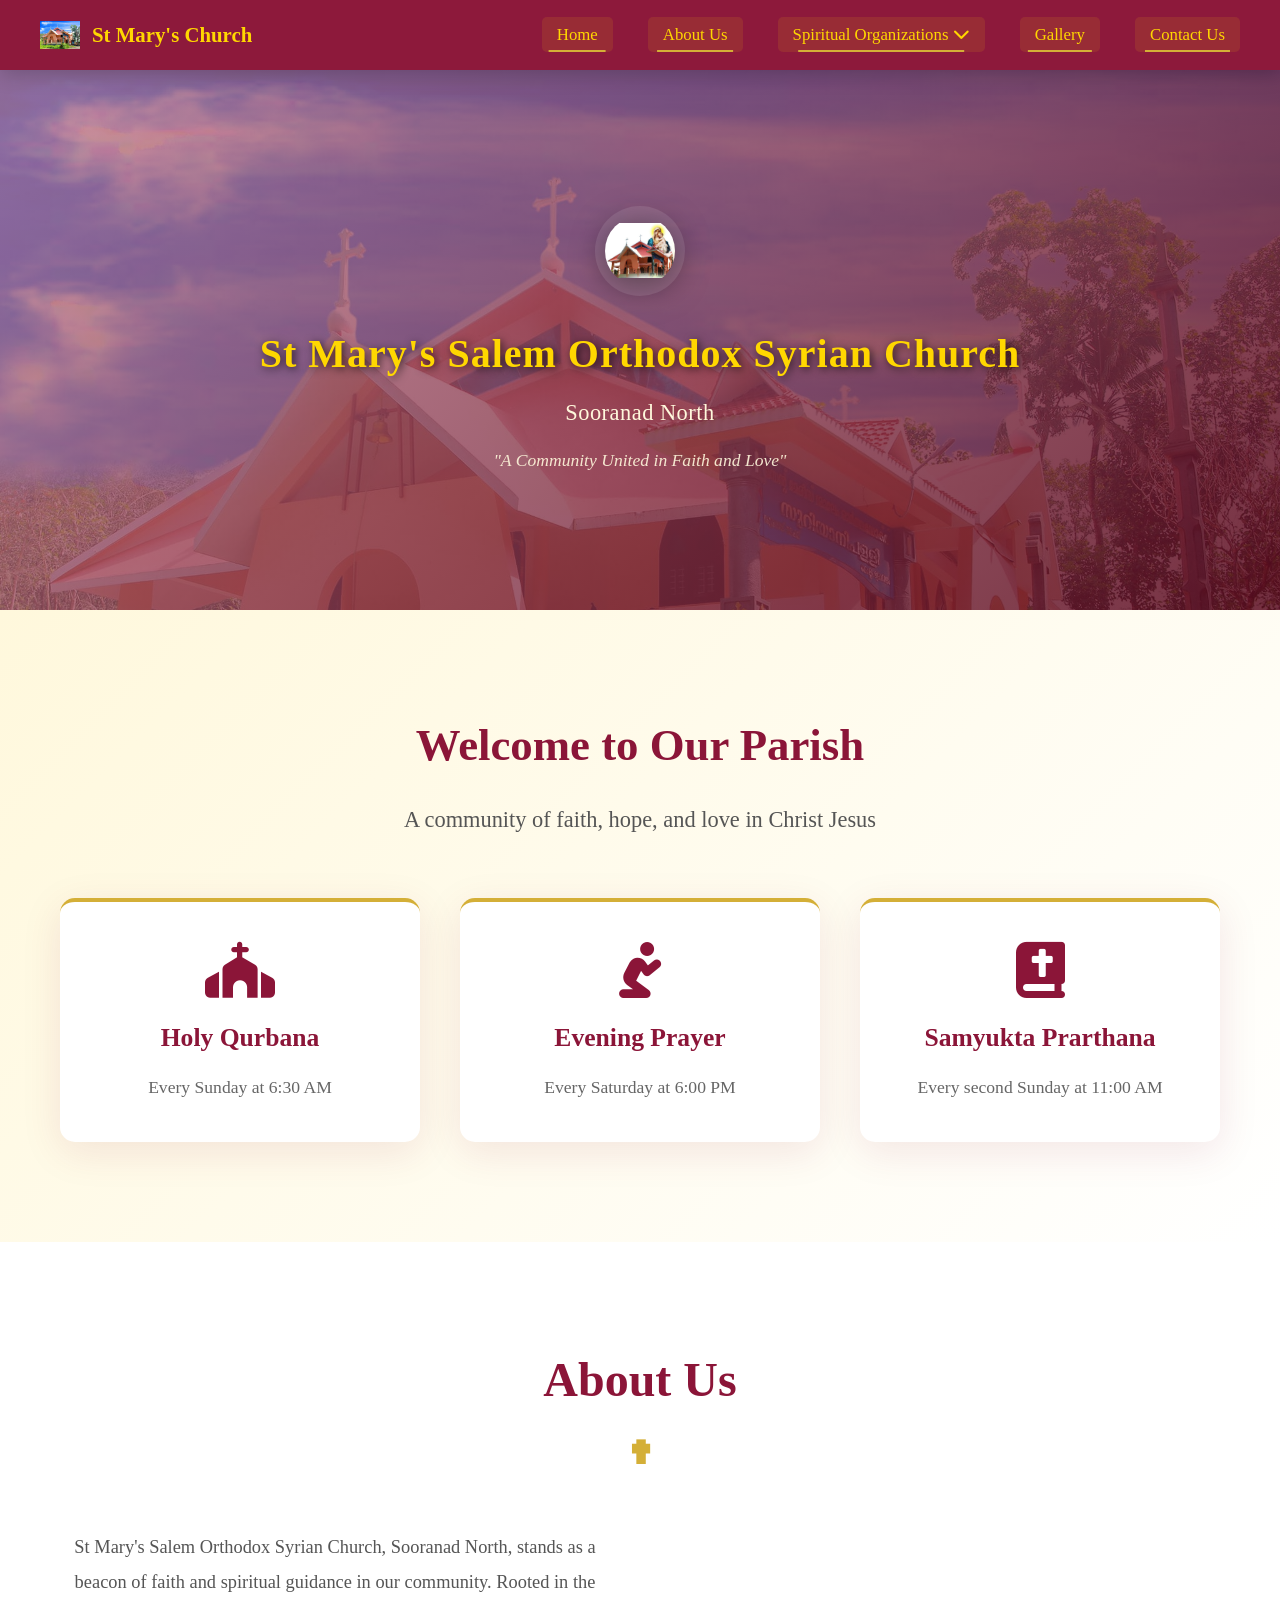
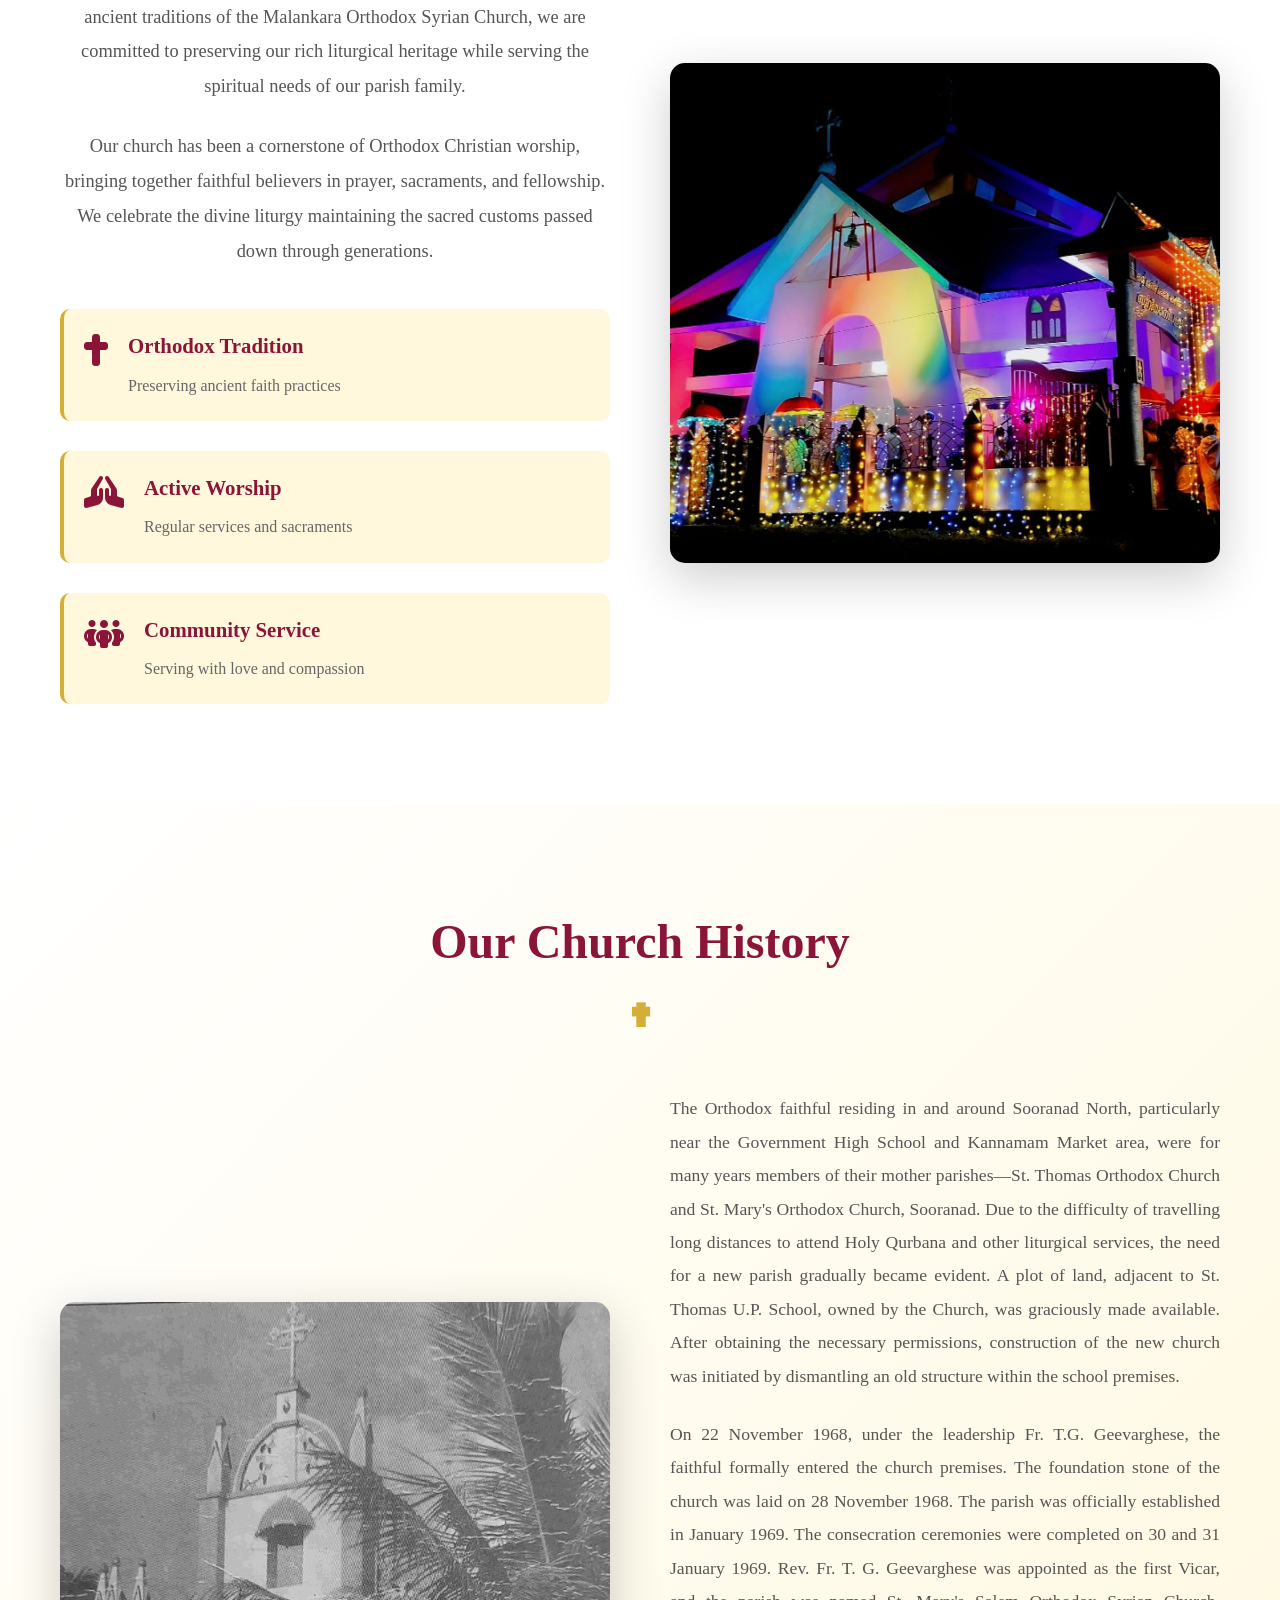
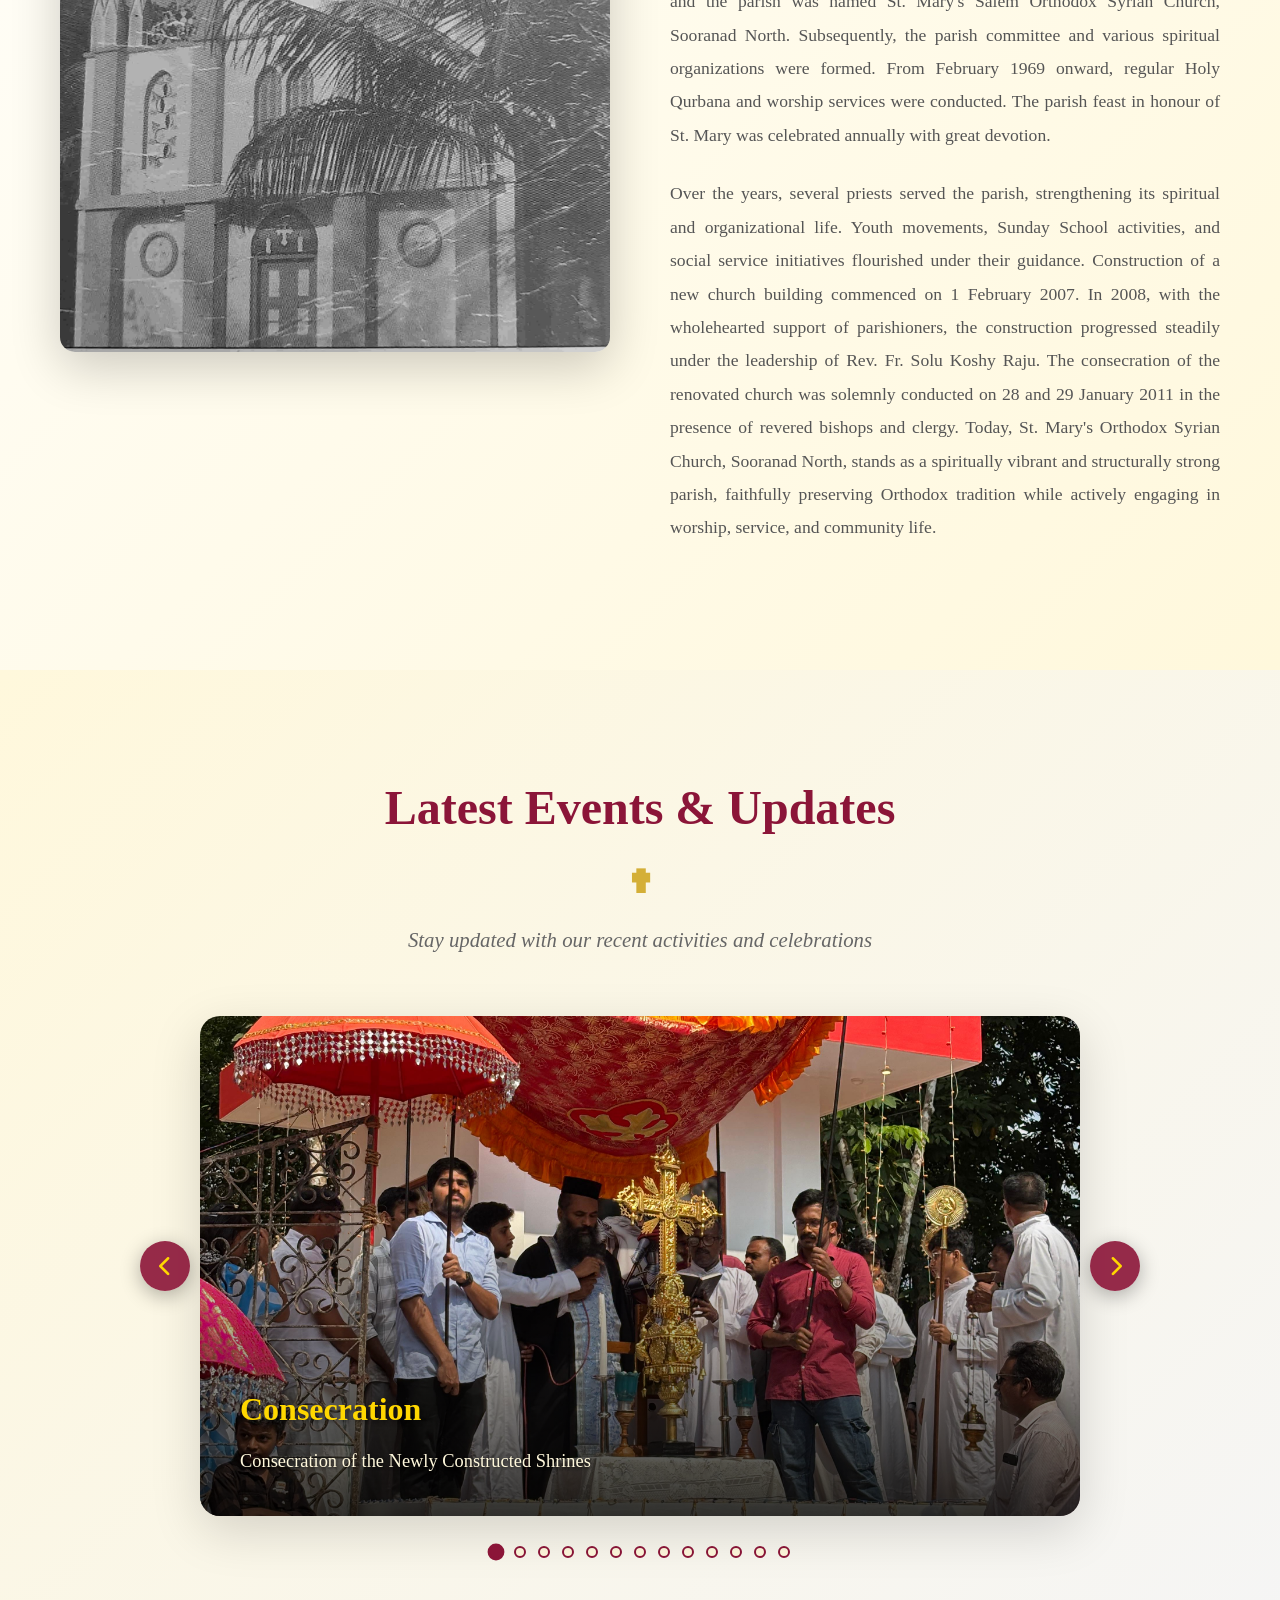
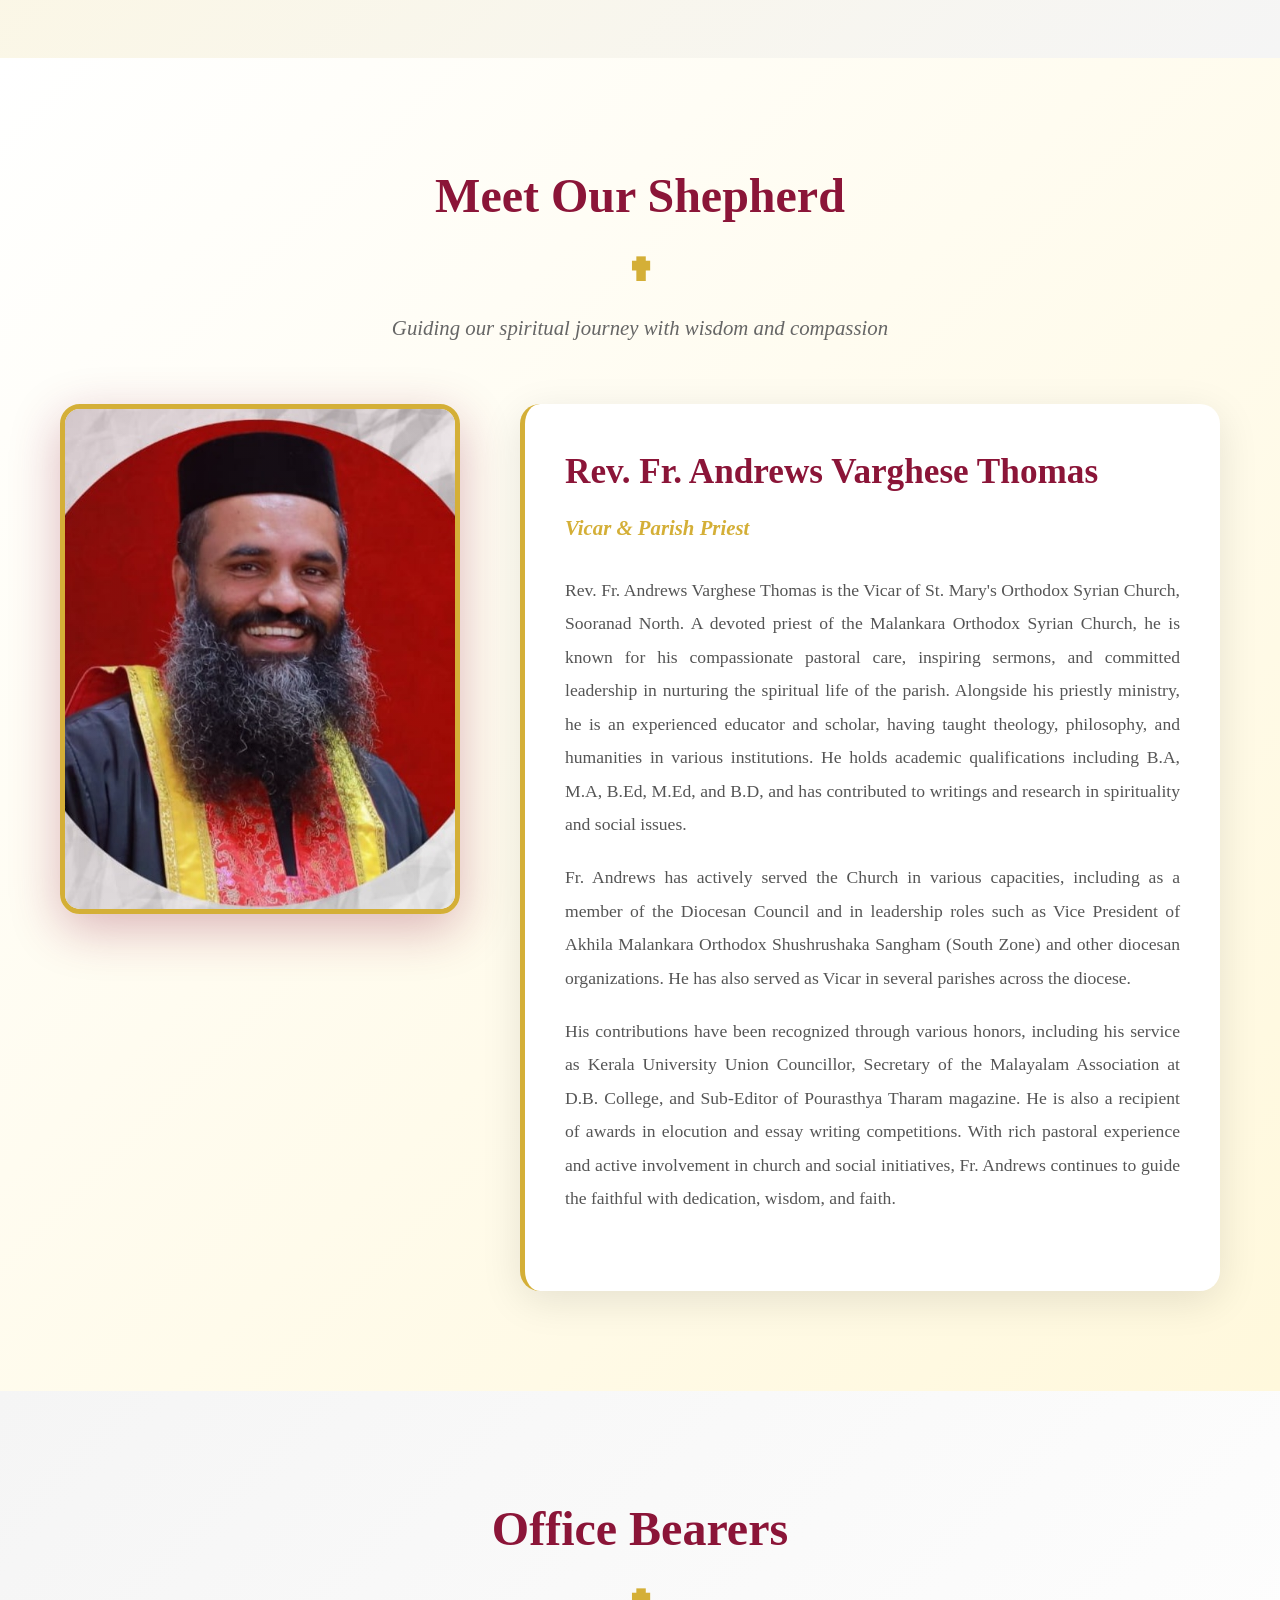
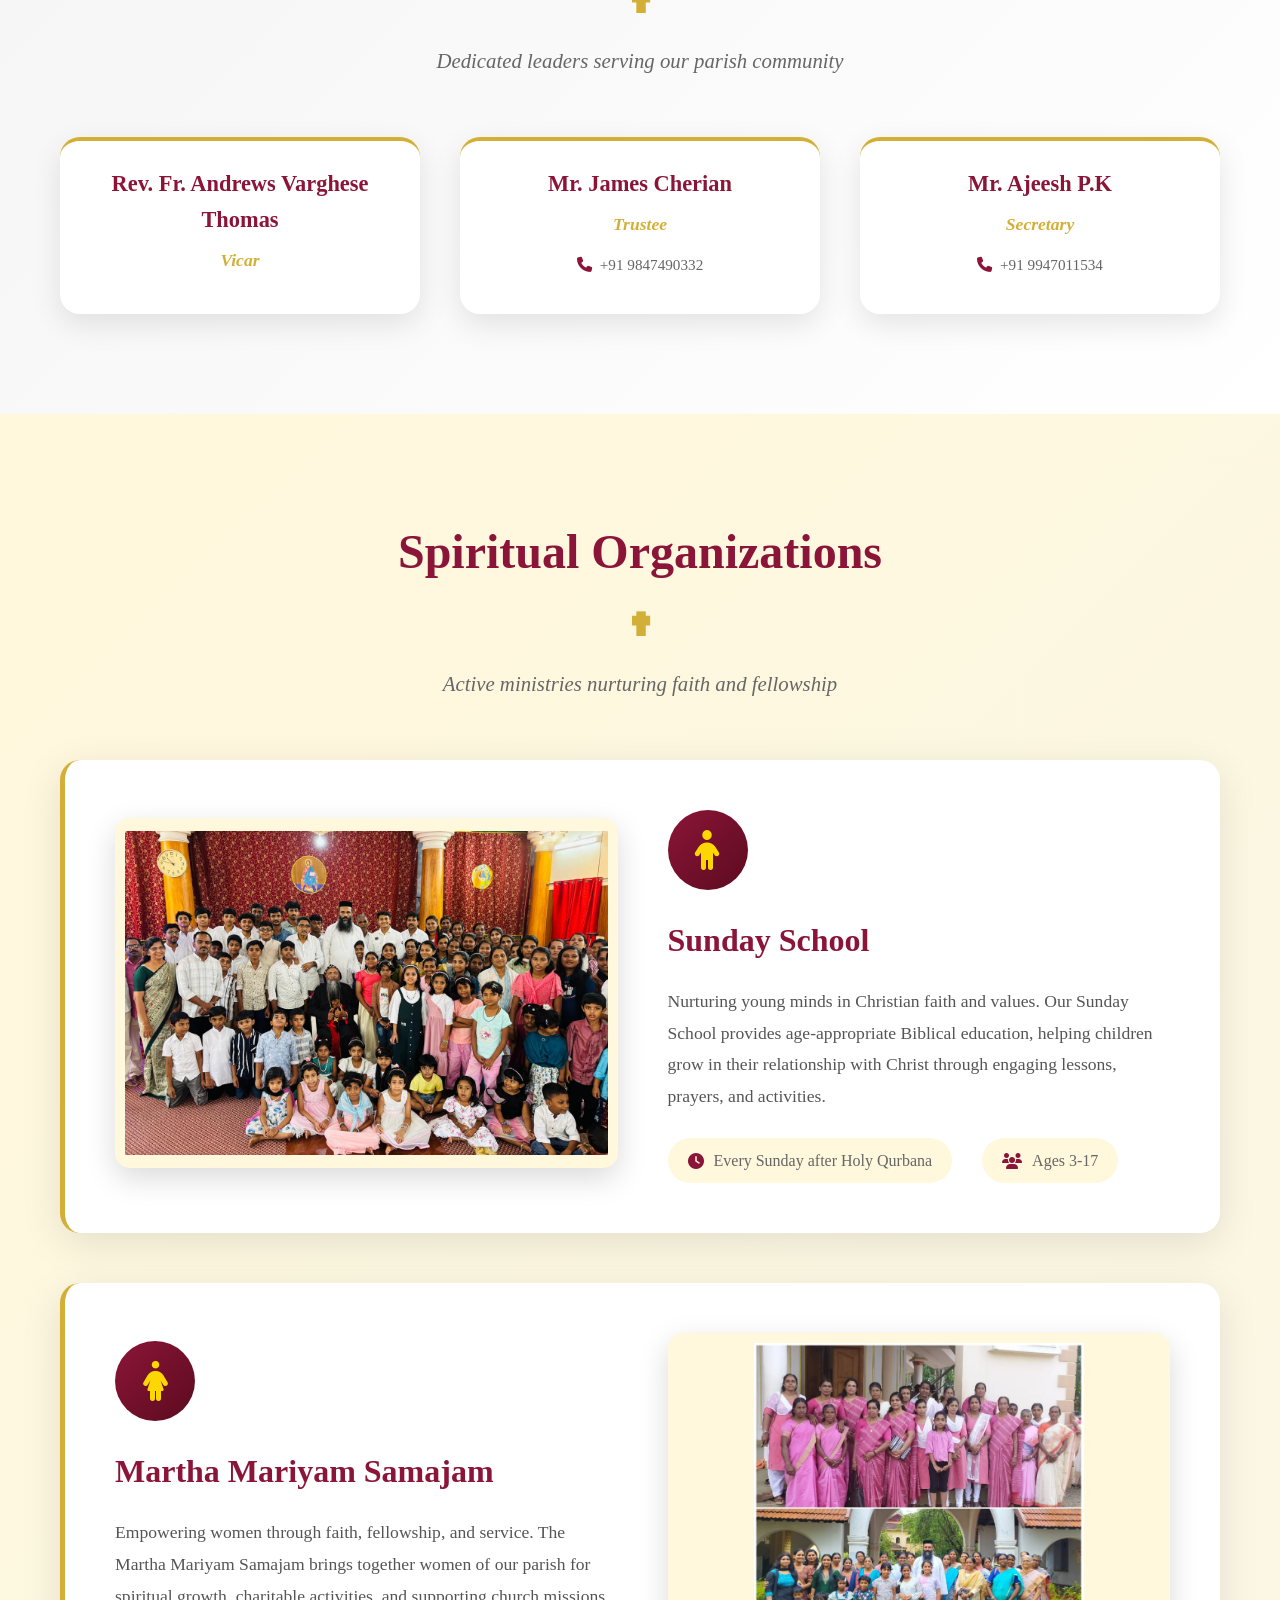
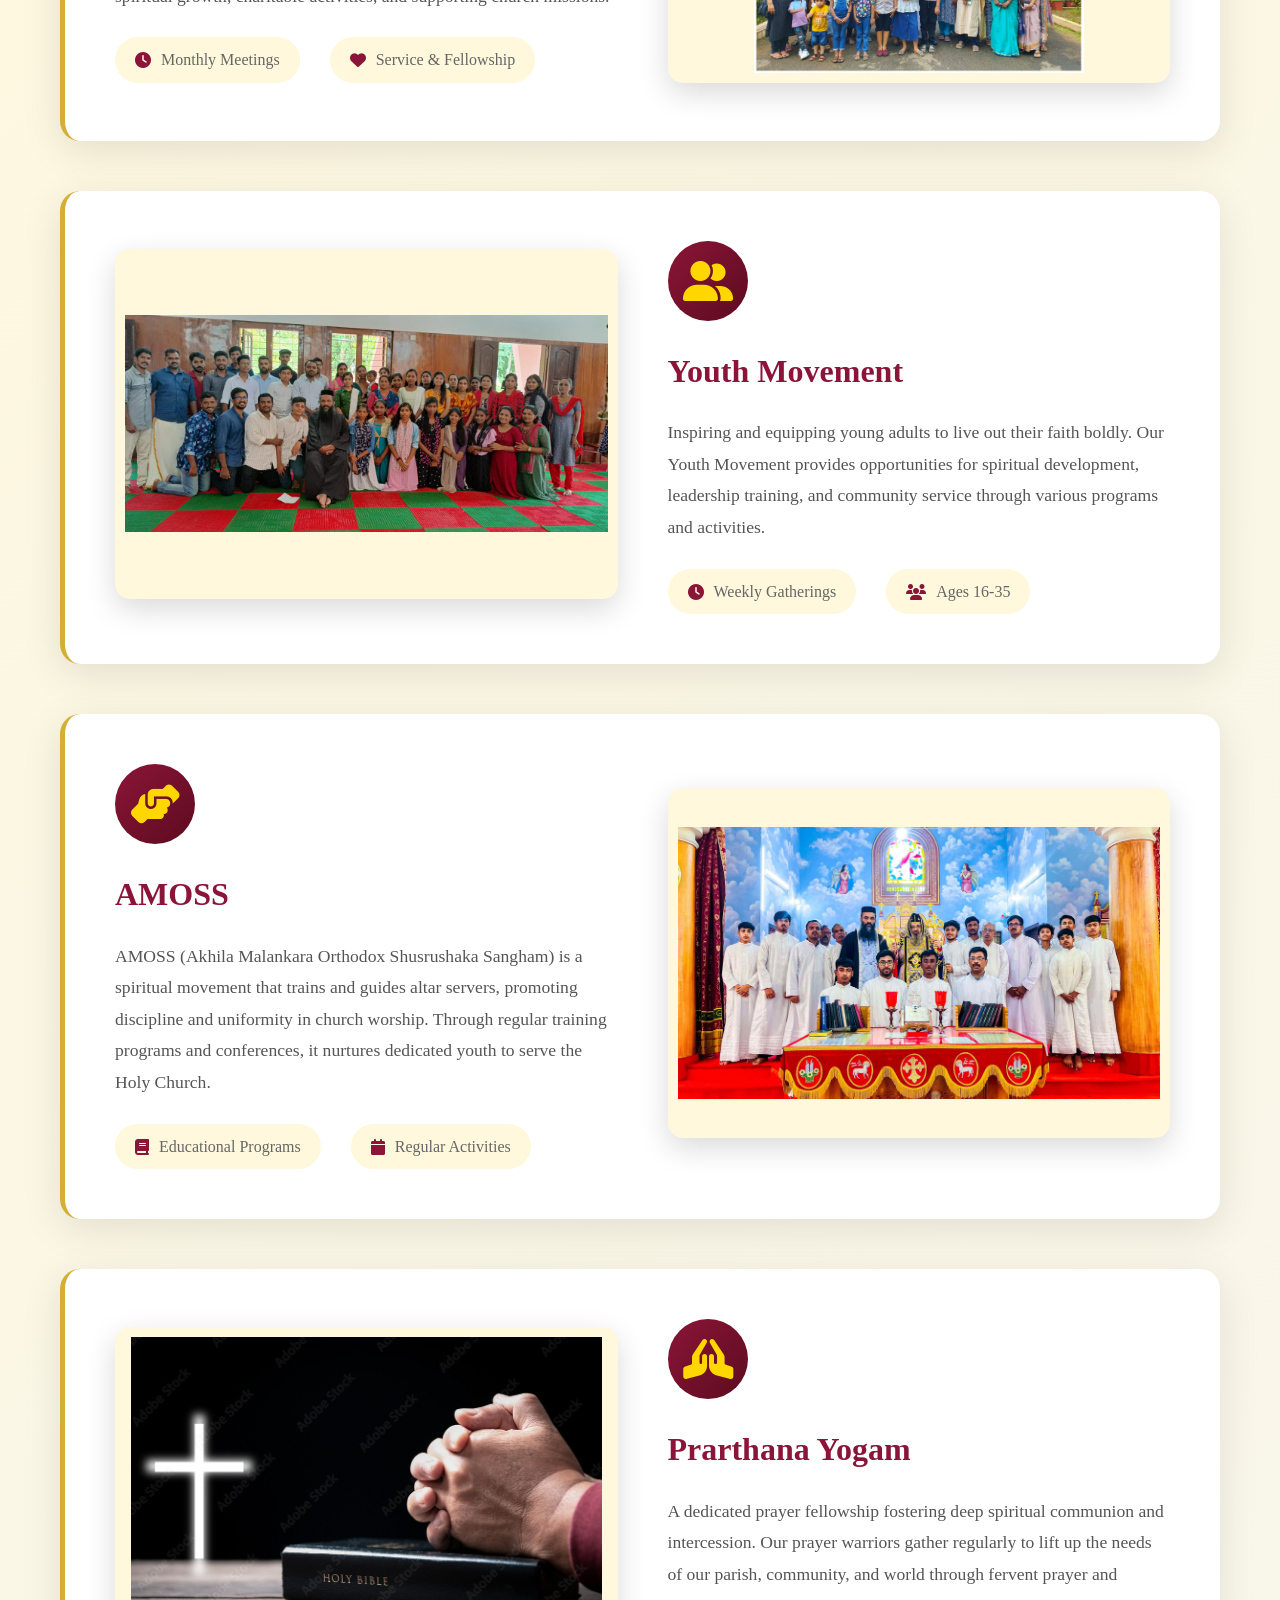
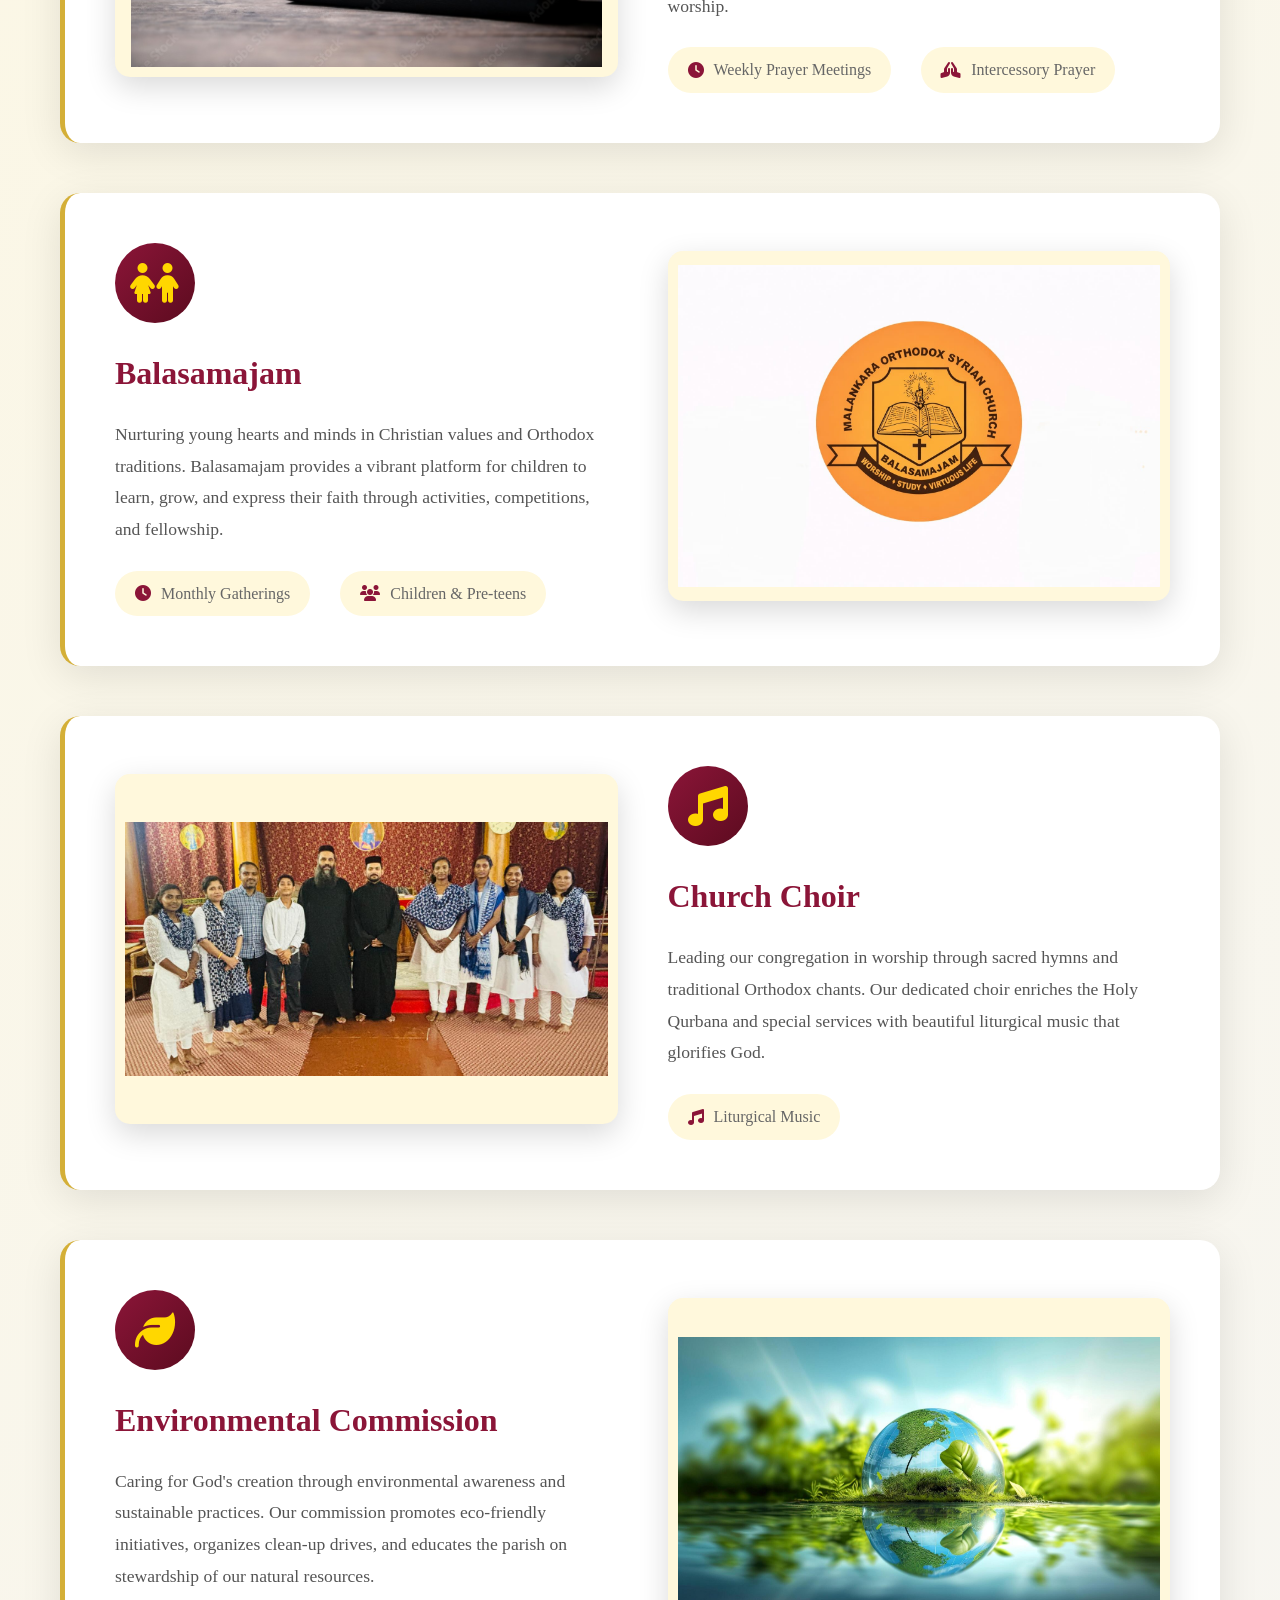
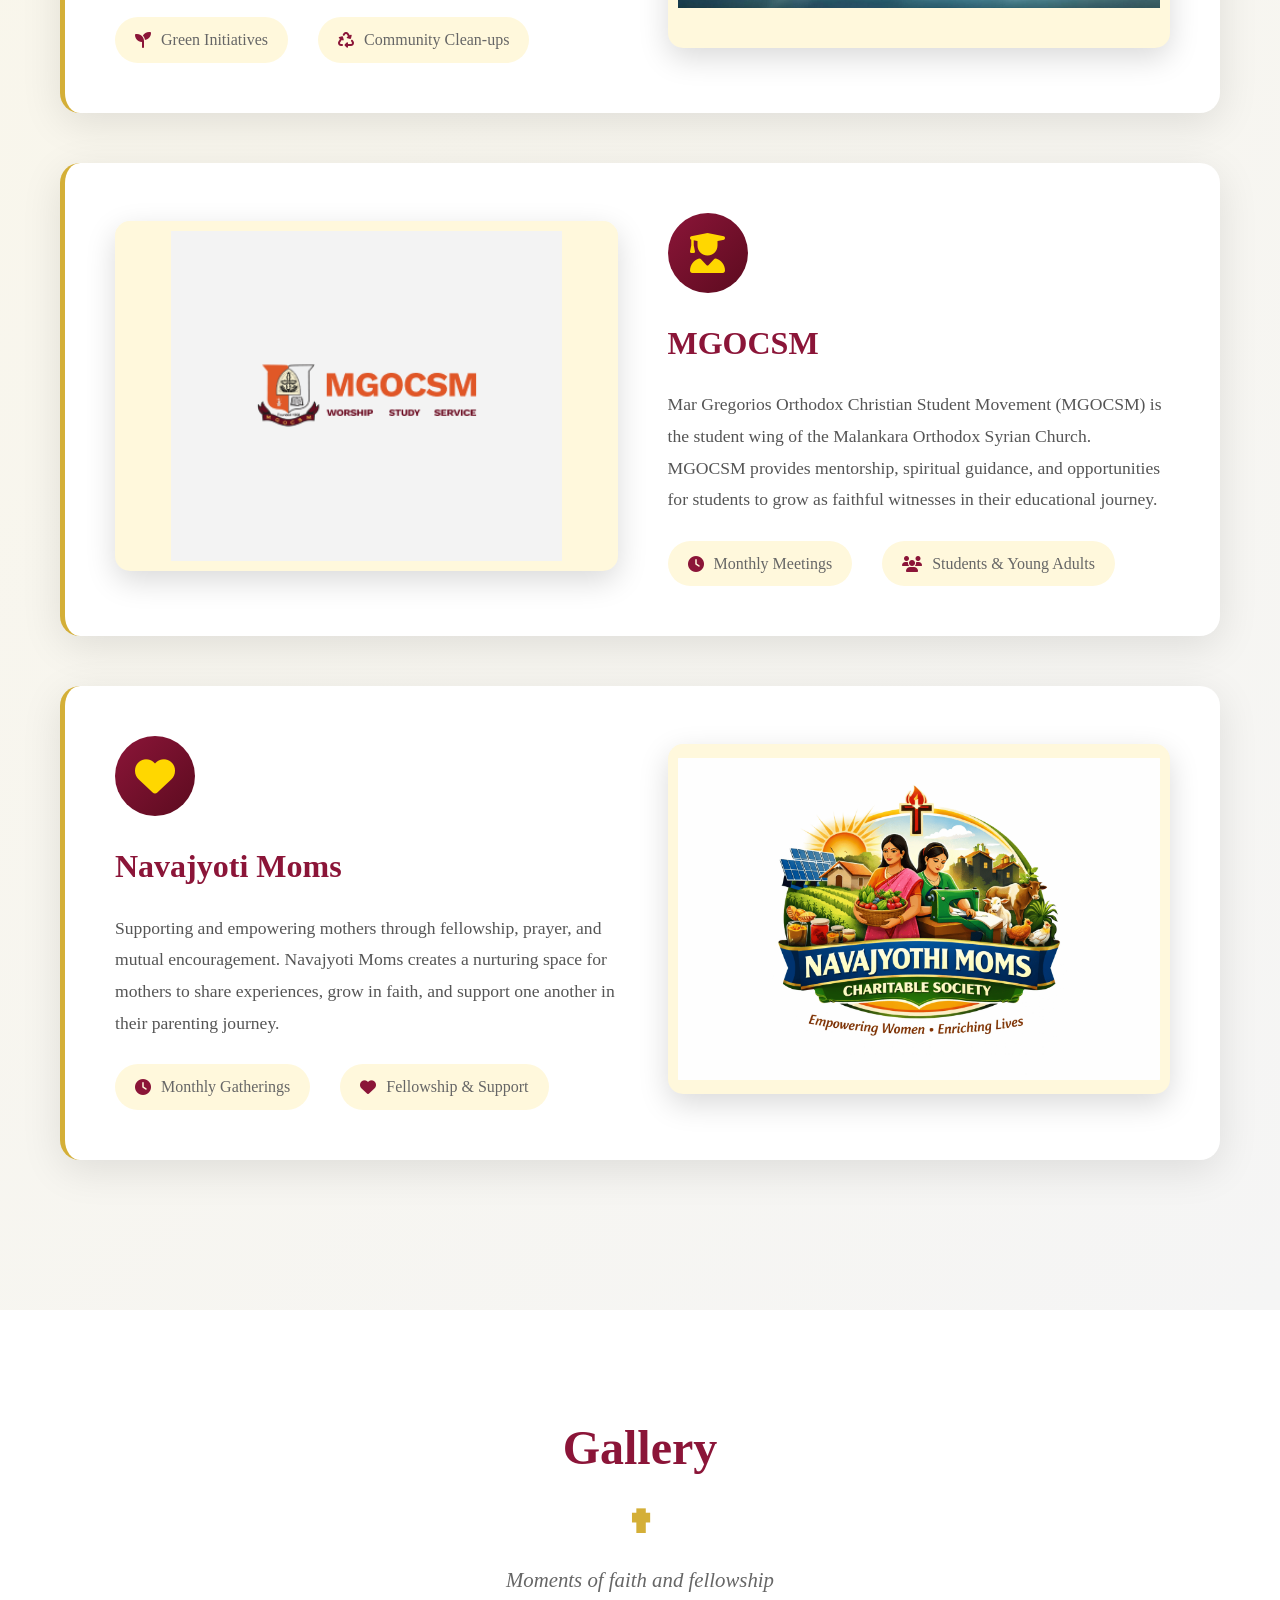
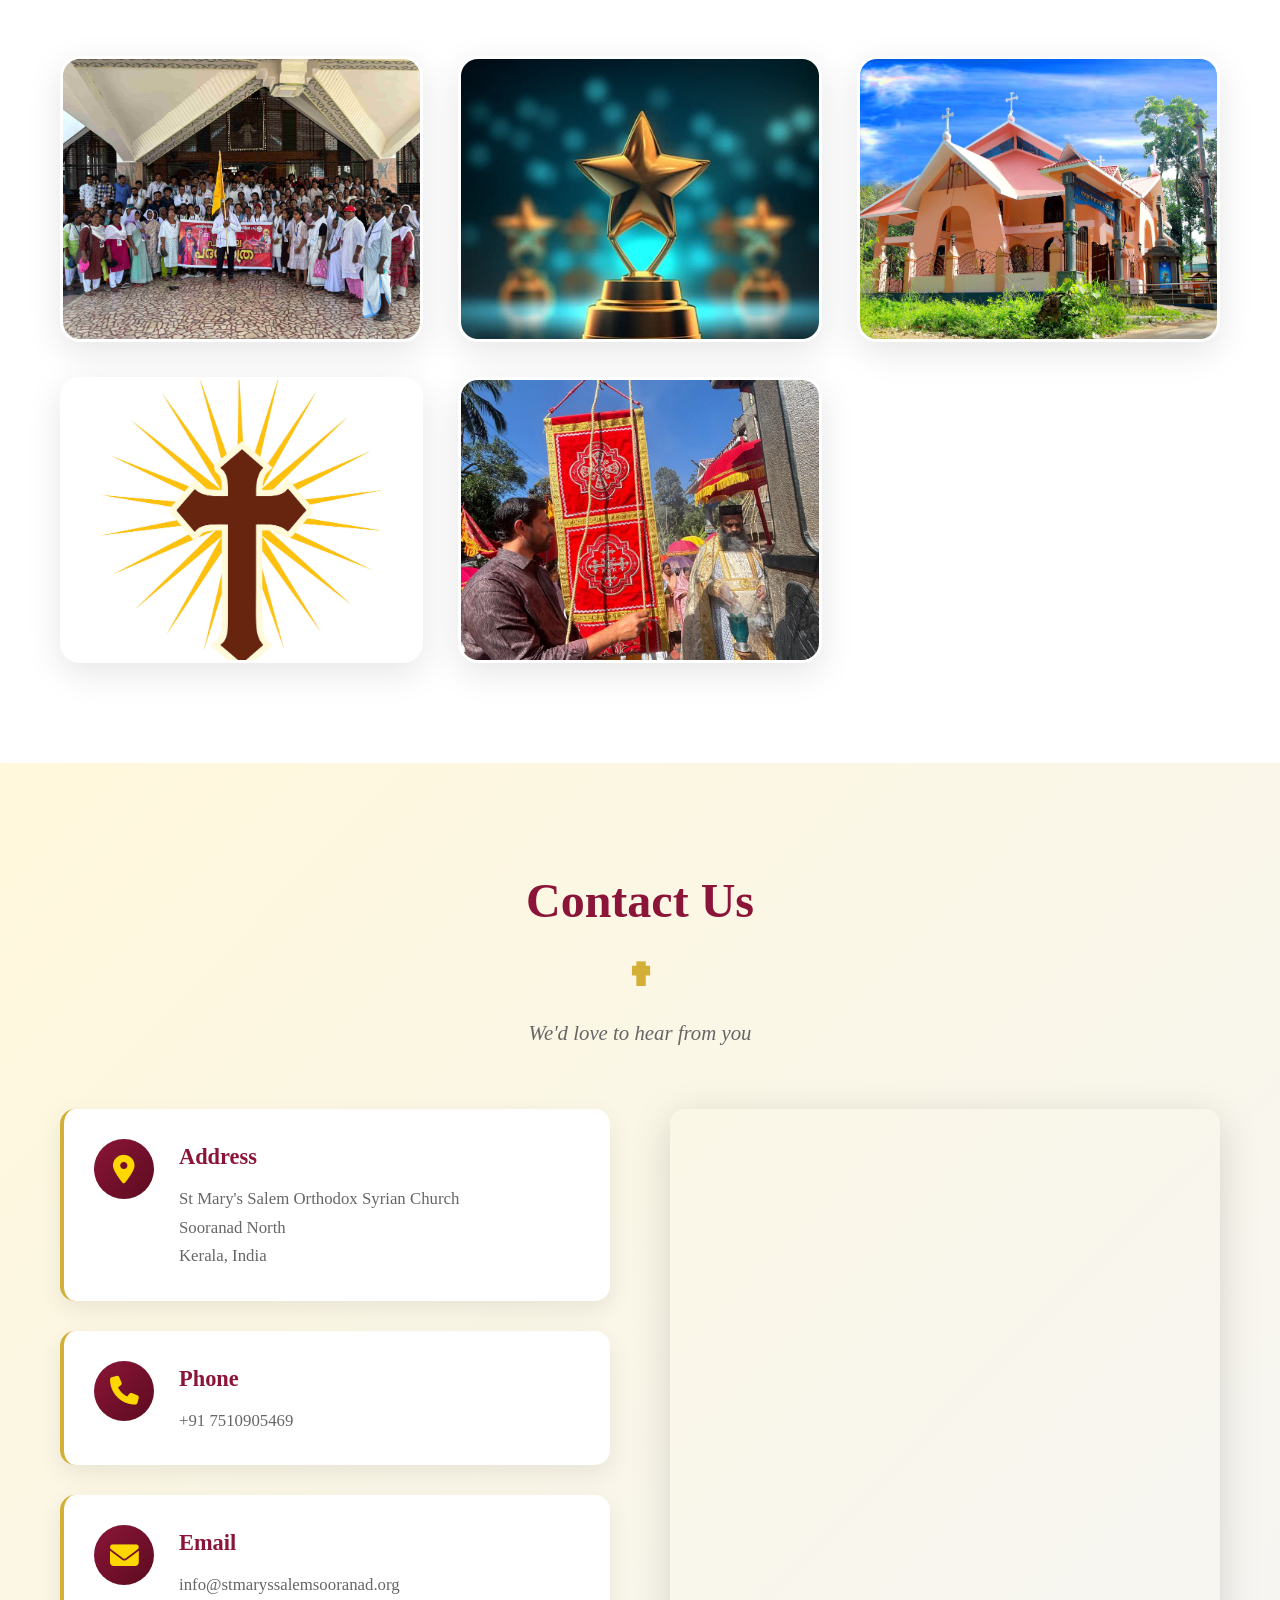
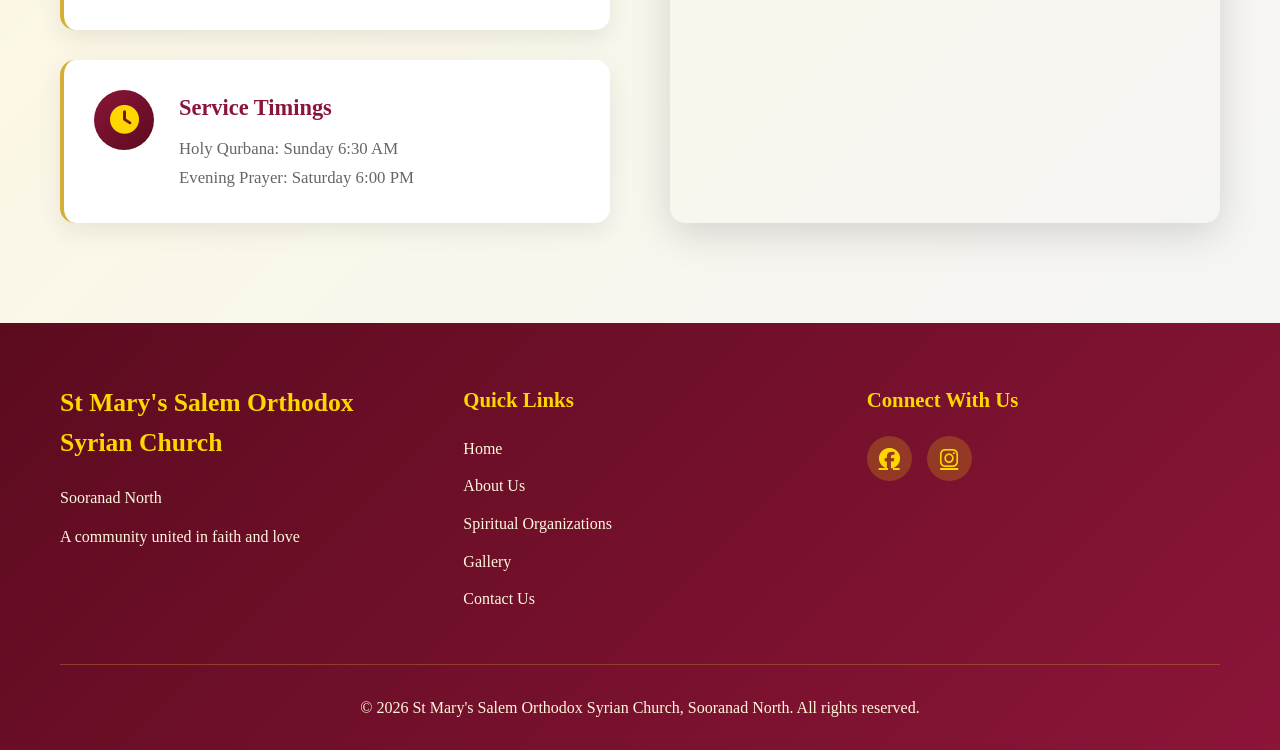
==== index.html @ b837f056 "Updated CSS,javascript and HTML for church website launch" ====
<!DOCTYPE html>
<html lang="en">
<head>
    <meta charset="UTF-8">
    <meta name="viewport" content="width=device-width, initial-scale=1.0">
    <!-- BUG FIX 1: Added missing Font Awesome CDN (icons were invisible without this) -->
    <link rel="stylesheet" href="https://cdnjs.cloudflare.com/ajax/libs/font-awesome/6.5.0/css/all.min.css">
    <link rel="stylesheet" href="css/styles.css">
    <title>St. Mary's Salem Orthodox Syrian Church, Sooranad North</title>
    <!-- BUG FIX 2: REMOVED the leftover "launching soon" <style> block that was here.
         It had:  body { display:flex; align-items:center; justify-content:center; height:100vh; }
         That overrode the main stylesheet and collapsed the entire page layout into a
         centered flex container, hiding the navbar, hero, and all sections. -->
</head>
<body>

    <!-- Church Information for Google -->
    <script type="application/ld+json">
    {
      "@context": "https://schema.org",
      "@type": "Church",
      "name": "St Mary's Salem Orthodox Syrian Church",
      "telephone": "+91-7510905469",
      "address": {
        "@type": "PostalAddress",
        "streetAddress": "Sooranad North",
        "addressRegion": "Kerala",
        "addressCountry": "IN"
      }
    }
    </script>

    <!-- Navigation Bar -->
    <nav class="navbar" id="navbar">
        <div class="nav-container">
            <div class="nav-logo">
                <img src="assets/Gallery/Church_images/churchmain.jpg" alt="Logo">
                <span>St Mary's Church</span>
            </div>
            <ul class="nav-menu">
                <li><a href="#home" class="nav-link active">Home</a></li>
                <li><a href="#about" class="nav-link">About Us</a></li>
                <li class="dropdown">
                    <a href="#spiritual" class="nav-link">Spiritual Organizations <i class="fas fa-chevron-down"></i></a>
                    <ul class="dropdown-menu">
                        <li><a href="#sunday-school">Sunday School</a></li>
                        <li><a href="#martha-mariyam">Martha Mariyam Samajam</a></li>
                        <li><a href="#youth-movement">Youth Movement</a></li>
                        <li><a href="#amoss">AMOSS</a></li>
                        <li><a href="#prarthana-yogam">Prarthana Yogam</a></li>
                        <li><a href="#balasamajam">Balasamajam</a></li>
                        <li><a href="#church-choir">Church Choir</a></li>
                        <li><a href="#environmental">Environmental Commission</a></li>
                        <li><a href="#mgocsm">MGOCSM</a></li>
                        <li><a href="#navajyoti">Navajyoti Moms</a></li>
                    </ul>
                </li>
                <li><a href="#gallery" class="nav-link">Gallery</a></li>
                <li><a href="#contact" class="nav-link">Contact Us</a></li>
            </ul>
            <div class="hamburger">
                <span></span>
                <span></span>
                <span></span>
            </div>
        </div>
    </nav>

    <!-- Hero Section with Church Name -->
    <header class="hero">
        <div class="hero-overlay"></div>
        <div class="hero-content">
            <div class="church-logo">
                <img src="assets/church1.jpg" alt="Church Logo" class="logo-img">
            </div>
            <h1 class="church-name">St Mary's Salem Orthodox Syrian Church</h1>
            <p class="church-location">Sooranad North</p>
            <p class="church-tagline">"A Community United in Faith and Love"</p>
        </div>
    </header>

    <!-- Home Section -->
    <section id="home" class="section home-section">
        <div class="container">
            <div class="welcome-content fade-in">
                <h2>Welcome to Our Parish</h2>
                <p class="lead">A community of faith, hope, and love in Christ Jesus</p>
                <div class="home-cards">
                    <div class="info-card slide-in-left">
                        <i class="fas fa-church"></i>
                        <h3>Holy Qurbana</h3>
                        <p>Every Sunday at 6:30 AM</p>
                    </div>
                    <div class="info-card slide-in-up">
                        <i class="fas fa-pray"></i>
                        <h3>Evening Prayer</h3>
                        <p>Every Saturday at 6:00 PM</p>
                    </div>
                    <div class="info-card slide-in-right">
                        <i class="fas fa-book-bible"></i>
                        <h3>Samyukta Prarthana</h3>
                        <p>Every second Sunday at 11:00 AM</p>
                    </div>
                </div>
            </div>
        </div>
    </section>

    <!-- About Us Section -->
    <section id="about" class="section about-section">
        <div class="container">
            <h2 class="section-title fade-in">About Us</h2>
            <div class="about-content">
                <div class="about-text fade-in">
                    <p>St Mary's Salem Orthodox Syrian Church, Sooranad North, stands as a beacon of faith and spiritual guidance in our community. Rooted in the ancient traditions of the Malankara Orthodox Syrian Church, we are committed to preserving our rich liturgical heritage while serving the spiritual needs of our parish family.</p>
                    <p>Our church has been a cornerstone of Orthodox Christian worship, bringing together faithful believers in prayer, sacraments, and fellowship. We celebrate the divine liturgy maintaining the sacred customs passed down through generations.</p>
                    <div class="about-highlights">
                        <div class="highlight-item slide-in-left">
                            <i class="fas fa-cross"></i>
                            <div>
                                <h4>Orthodox Tradition</h4>
                                <p>Preserving ancient faith practices</p>
                            </div>
                        </div>
                        <div class="highlight-item slide-in-up">
                            <i class="fas fa-hands-praying"></i>
                            <div>
                                <h4>Active Worship</h4>
                                <p>Regular services and sacraments</p>
                            </div>
                        </div>
                        <div class="highlight-item slide-in-right">
                            <i class="fas fa-people-group"></i>
                            <div>
                                <h4>Community Service</h4>
                                <p>Serving with love and compassion</p>
                            </div>
                        </div>
                    </div>
                </div>
                <div class="about-image fade-in">
                    <img src="assets/Gallery/Church_images/chur4.jpg" alt="Church Interior">
                </div>
            </div>
        </div>
    </section>

    <!-- Church History Section -->
    <section id="history" class="section history-section">
        <div class="container">
            <h2 class="section-title fade-in">Our Church History</h2>
            <div class="history-content">
                <div class="history-image fade-in">
                    <img src="assets/Gallery/Church_images/chur2.jpg" alt="Church History">
                </div>
                <div class="history-text fade-in">
                    <p>The Orthodox faithful residing in and around Sooranad North, particularly near the Government High School and Kannamam Market area, were for many years members of their mother parishes—St. Thomas Orthodox Church and St. Mary's Orthodox Church, Sooranad. Due to the difficulty of travelling long distances to attend Holy Qurbana and other liturgical services, the need for a new parish gradually became evident. A plot of land, adjacent to St. Thomas U.P. School, owned by the Church, was graciously made available. After obtaining the necessary permissions, construction of the new church was initiated by dismantling an old structure within the school premises.</p>
                    <p>On 22 November 1968, under the leadership Fr. T.G. Geevarghese, the faithful formally entered the church premises. The foundation stone of the church was laid on 28 November 1968. The parish was officially established in January 1969. The consecration ceremonies were completed on 30 and 31 January 1969. Rev. Fr. T. G. Geevarghese was appointed as the first Vicar, and the parish was named St. Mary's Salem Orthodox Syrian Church, Sooranad North. Subsequently, the parish committee and various spiritual organizations were formed. From February 1969 onward, regular Holy Qurbana and worship services were conducted. The parish feast in honour of St. Mary was celebrated annually with great devotion.</p>
                    <p>Over the years, several priests served the parish, strengthening its spiritual and organizational life. Youth movements, Sunday School activities, and social service initiatives flourished under their guidance. Construction of a new church building commenced on 1 February 2007. In 2008, with the wholehearted support of parishioners, the construction progressed steadily under the leadership of Rev. Fr. Solu Koshy Raju. The consecration of the renovated church was solemnly conducted on 28 and 29 January 2011 in the presence of revered bishops and clergy. Today, St. Mary's Orthodox Syrian Church, Sooranad North, stands as a spiritually vibrant and structurally strong parish, faithfully preserving Orthodox tradition while actively engaging in worship, service, and community life.</p>
                </div>
            </div>
        </div>
    </section>

    <!-- Latest Events & Updates Section -->
    <section id="latest-events" class="section events-slider-section">
        <div class="container">
            <h2 class="section-title fade-in">Latest Events &amp; Updates</h2>
            <p class="section-subtitle fade-in">Stay updated with our recent activities and celebrations</p>

            <div class="events-slider-container">
                <button class="slider-nav-btn prev-btn" aria-label="Previous">
                    <i class="fas fa-chevron-left"></i>
                </button>

                <div class="events-slider">
                    <div class="event-slide active">
                        <div class="event-slide-image">
                            <img src="assets/Gallery/Updates/ina1.jpeg" alt="Consecration">
                        </div>
                        <div class="event-slide-caption">
                            <h3>Consecration</h3>
                            <p>Consecration of the Newly Constructed Shrines</p>
                        </div>
                    </div>
                    <div class="event-slide">
                        <div class="event-slide-image">
                            <img src="assets/Gallery/Updates/ina2.jpeg" alt="Consecration">
                        </div>
                        <div class="event-slide-caption"><h3></h3><p></p></div>
                    </div>
                    <div class="event-slide">
                        <div class="event-slide-image">
                            <img src="assets/Gallery/Updates/ina3.jpeg" alt="Consecration">
                        </div>
                        <div class="event-slide-caption"><h3></h3><p></p></div>
                    </div>
                    <div class="event-slide">
                        <div class="event-slide-image">
                            <img src="assets/Gallery/Updates/ina4.jpeg" alt="Consecration">
                        </div>
                        <div class="event-slide-caption"><h3></h3><p></p></div>
                    </div>
                    <div class="event-slide">
                        <div class="event-slide-image">
                            <img src="assets/Gallery/Updates/chemb1.jpeg" alt="Feast Day Celebration">
                        </div>
                        <div class="event-slide-caption">
                            <h3>Chembeduppu 2026</h3>
                            <p>Devotees participating in the Chembeduppu as part of the Feast of St. George</p>
                        </div>
                    </div>
                    <div class="event-slide">
                        <div class="event-slide-image">
                            <img src="assets/Gallery/Updates/chemb2.jpeg" alt="Feast Day Celebration">
                        </div>
                        <div class="event-slide-caption"><h3></h3><p></p></div>
                    </div>
                    <div class="event-slide">
                        <div class="event-slide-image">
                            <img src="assets/Gallery/Updates/chemb3.jpeg" alt="Feast Day Celebration">
                        </div>
                        <div class="event-slide-caption"><h3></h3><p></p></div>
                    </div>
                    <div class="event-slide">
                        <div class="event-slide-image">
                            <img src="assets/Gallery/Updates/chemb4.jpeg" alt="Feast Day Celebration">
                        </div>
                        <div class="event-slide-caption"><h3></h3><p></p></div>
                    </div>
                    <div class="event-slide">
                        <div class="event-slide-image">
                            <img src="assets/Gallery/Updates/trip4.jpeg" alt="Malayattoor">
                        </div>
                        <div class="event-slide-caption">
                            <h3>Malayattoor Trip</h3>
                            <p>Parish Pilgrimage to Malayattoor</p>
                        </div>
                    </div>
                    <div class="event-slide">
                        <div class="event-slide-image">
                            <img src="assets/Gallery/Updates/ov1.jpeg" alt="OVBS">
                        </div>
                        <div class="event-slide-caption">
                            <h3>OVBS Trip</h3>
                            <p>OVBS Students' Trip</p>
                        </div>
                    </div>
                    <div class="event-slide">
                        <div class="event-slide-image">
                            <img src="assets/Gallery/Updates/trip2.jpeg" alt="Trip">
                        </div>
                        <div class="event-slide-caption">
                            <h3>Thiruvithamcode Trip</h3>
                            <p>Bike Pilgrimage to Thiruvithamcode by Parish Youth Movement Members along with the Vicar</p>
                        </div>
                    </div>
                    <div class="event-slide">
                        <div class="event-slide-image">
                            <img src="assets/Gallery/Updates/trip3.jpeg" alt="Trip">
                        </div>
                        <div class="event-slide-caption"><h3></h3><p></p></div>
                    </div>
                    <div class="event-slide">
                        <div class="event-slide-image">
                            <img src="assets/Gallery/Updates/trip5.jpeg" alt="Trip">
                        </div>
                        <div class="event-slide-caption"><h3></h3><p></p></div>
                    </div>
                </div>

                <button class="slider-nav-btn next-btn" aria-label="Next">
                    <i class="fas fa-chevron-right"></i>
                </button>
            </div>

            <div class="slider-indicators"></div>
        </div>
    </section>

    <!-- Meet Our Shepherd Section -->
    <section id="vicar" class="section vicar-section">
        <div class="container">
            <h2 class="section-title fade-in">Meet Our Shepherd</h2>
            <p class="section-subtitle fade-in">Guiding our spiritual journey with wisdom and compassion</p>

            <div class="vicar-content">
                <div class="vicar-image-container fade-in">
                    <div class="vicar-image-frame">
                        <img src="assets/fr.jpg.jpeg" alt="Rev. Fr. Andrews Varghese Thomas" class="vicar-image">
                    </div>
                </div>
                <div class="vicar-info fade-in">
                    <h3 class="vicar-name">Rev. Fr. Andrews Varghese Thomas</h3>
                    <p class="vicar-title">Vicar &amp; Parish Priest</p>
                    <div class="vicar-bio">
                        <p>Rev. Fr. Andrews Varghese Thomas is the Vicar of St. Mary's Orthodox Syrian Church, Sooranad North. A devoted priest of the Malankara Orthodox Syrian Church, he is known for his compassionate pastoral care, inspiring sermons, and committed leadership in nurturing the spiritual life of the parish. Alongside his priestly ministry, he is an experienced educator and scholar, having taught theology, philosophy, and humanities in various institutions. He holds academic qualifications including B.A, M.A, B.Ed, M.Ed, and B.D, and has contributed to writings and research in spirituality and social issues.</p>
                        <p>Fr. Andrews has actively served the Church in various capacities, including as a member of the Diocesan Council and in leadership roles such as Vice President of Akhila Malankara Orthodox Shushrushaka Sangham (South Zone) and other diocesan organizations. He has also served as Vicar in several parishes across the diocese.</p>
                        <p>His contributions have been recognized through various honors, including his service as Kerala University Union Councillor, Secretary of the Malayalam Association at D.B. College, and Sub-Editor of Pourasthya Tharam magazine. He is also a recipient of awards in elocution and essay writing competitions. With rich pastoral experience and active involvement in church and social initiatives, Fr. Andrews continues to guide the faithful with dedication, wisdom, and faith.</p>
                    </div>
                </div>
            </div>
        </div>
    </section>

    <!-- Office Bearers Section -->
    <section id="office-bearers" class="section bearers-section">
        <div class="container">
            <h2 class="section-title fade-in">Office Bearers</h2>
            <p class="section-subtitle fade-in">Dedicated leaders serving our parish community</p>
            <div class="bearers-grid">
                <div class="bearer-card fade-in">
                    <div class="bearer-info">
                        <h3 class="bearer-name">Rev. Fr. Andrews Varghese Thomas</h3>
                        <p class="bearer-position">Vicar</p>
                    </div>
                </div>
                <div class="bearer-card fade-in">
                    <div class="bearer-info">
                        <h3 class="bearer-name">Mr. James Cherian</h3>
                        <p class="bearer-position">Trustee</p>
                        <p class="bearer-contact"><i class="fas fa-phone"></i> +91 9847490332</p>
                    </div>
                </div>
                <div class="bearer-card fade-in">
                    <div class="bearer-info">
                        <h3 class="bearer-name">Mr. Ajeesh P.K</h3>
                        <p class="bearer-position">Secretary</p>
                        <p class="bearer-contact"><i class="fas fa-phone"></i> +91 9947011534</p>
                    </div>
                </div>
            </div>
        </div>
    </section>

    <!-- Spiritual Organizations Section -->
    <section id="spiritual" class="section spiritual-section">
        <div class="container">
            <h2 class="section-title fade-in">Spiritual Organizations</h2>
            <p class="section-subtitle fade-in">Active ministries nurturing faith and fellowship</p>

            <div id="sunday-school" class="org-card fade-in">
                <div class="org-image">
                    <img src="assets/sun.jpeg" alt="Sunday School">
                </div>
                <div class="org-content">
                    <div class="org-icon"><i class="fas fa-child"></i></div>
                    <h3>Sunday School</h3>
                    <p>Nurturing young minds in Christian faith and values. Our Sunday School provides age-appropriate Biblical education, helping children grow in their relationship with Christ through engaging lessons, prayers, and activities.</p>
                    <div class="org-details">
                        <span><i class="fas fa-clock"></i> Every Sunday after Holy Qurbana</span>
                        <span><i class="fas fa-users"></i> Ages 3-17</span>
                    </div>
                </div>
            </div>

            <div id="martha-mariyam" class="org-card fade-in">
                <div class="org-content">
                    <div class="org-icon"><i class="fas fa-female"></i></div>
                    <h3>Martha Mariyam Samajam</h3>
                    <p>Empowering women through faith, fellowship, and service. The Martha Mariyam Samajam brings together women of our parish for spiritual growth, charitable activities, and supporting church missions.</p>
                    <div class="org-details">
                        <span><i class="fas fa-clock"></i> Monthly Meetings</span>
                        <span><i class="fas fa-heart"></i> Service &amp; Fellowship</span>
                    </div>
                </div>
                <div class="org-image">
                    <img src="assets/martha.jpeg" alt="Martha Mariyam Samajam">
                </div>
            </div>

            <div id="youth-movement" class="org-card fade-in">
                <div class="org-image">
                    <img src="assets/youth1.jpg.jpeg" alt="Youth Movement">
                </div>
                <div class="org-content">
                    <div class="org-icon"><i class="fas fa-user-friends"></i></div>
                    <h3>Youth Movement</h3>
                    <p>Inspiring and equipping young adults to live out their faith boldly. Our Youth Movement provides opportunities for spiritual development, leadership training, and community service through various programs and activities.</p>
                    <div class="org-details">
                        <span><i class="fas fa-clock"></i> Weekly Gatherings</span>
                        <span><i class="fas fa-users"></i> Ages 16-35</span>
                    </div>
                </div>
            </div>

            <div id="amoss" class="org-card fade-in">
                <div class="org-content">
                    <div class="org-icon"><i class="fas fa-hands-helping"></i></div>
                    <h3>AMOSS</h3>
                    <p>AMOSS (Akhila Malankara Orthodox Shusrushaka Sangham) is a spiritual movement that trains and guides altar servers, promoting discipline and uniformity in church worship. Through regular training programs and conferences, it nurtures dedicated youth to serve the Holy Church.</p>
                    <div class="org-details">
                        <span><i class="fas fa-book"></i> Educational Programs</span>
                        <span><i class="fas fa-calendar"></i> Regular Activities</span>
                    </div>
                </div>
                <div class="org-image">
                    <img src="assets/amoss.jpg" alt="AMOSS">
                </div>
            </div>

            <div id="prarthana-yogam" class="org-card fade-in">
                <div class="org-image">
                    <img src="assets/pray.jpg" alt="Prarthana Yogam">
                </div>
                <div class="org-content">
                    <div class="org-icon"><i class="fas fa-praying-hands"></i></div>
                    <h3>Prarthana Yogam</h3>
                    <p>A dedicated prayer fellowship fostering deep spiritual communion and intercession. Our prayer warriors gather regularly to lift up the needs of our parish, community, and world through fervent prayer and worship.</p>
                    <div class="org-details">
                        <span><i class="fas fa-clock"></i> Weekly Prayer Meetings</span>
                        <span><i class="fas fa-hands-praying"></i> Intercessory Prayer</span>
                    </div>
                </div>
            </div>

            <div id="balasamajam" class="org-card fade-in">
                <div class="org-content">
                    <div class="org-icon"><i class="fas fa-children"></i></div>
                    <h3>Balasamajam</h3>
                    <p>Nurturing young hearts and minds in Christian values and Orthodox traditions. Balasamajam provides a vibrant platform for children to learn, grow, and express their faith through activities, competitions, and fellowship.</p>
                    <div class="org-details">
                        <span><i class="fas fa-clock"></i> Monthly Gatherings</span>
                        <span><i class="fas fa-users"></i> Children &amp; Pre-teens</span>
                    </div>
                </div>
                <div class="org-image">
                    <img src="assets/bala.jpeg" alt="Balasamajam">
                </div>
            </div>

            <div id="church-choir" class="org-card fade-in">
                <div class="org-image">
                    <img src="assets/choir1.jpeg" alt="Church Choir">
                </div>
                <div class="org-content">
                    <div class="org-icon"><i class="fas fa-music"></i></div>
                    <h3>Church Choir</h3>
                    <p>Leading our congregation in worship through sacred hymns and traditional Orthodox chants. Our dedicated choir enriches the Holy Qurbana and special services with beautiful liturgical music that glorifies God.</p>
                    <div class="org-details">
                        <span><i class="fas fa-music"></i> Liturgical Music</span>
                    </div>
                </div>
            </div>

            <div id="environmental" class="org-card fade-in">
                <div class="org-content">
                    <div class="org-icon"><i class="fas fa-leaf"></i></div>
                    <h3>Environmental Commission</h3>
                    <p>Caring for God's creation through environmental awareness and sustainable practices. Our commission promotes eco-friendly initiatives, organizes clean-up drives, and educates the parish on stewardship of our natural resources.</p>
                    <div class="org-details">
                        <span><i class="fas fa-seedling"></i> Green Initiatives</span>
                        <span><i class="fas fa-recycle"></i> Community Clean-ups</span>
                    </div>
                </div>
                <div class="org-image">
                    <img src="assets/env.jpg" alt="Environmental Commission">
                </div>
            </div>

            <div id="mgocsm" class="org-card fade-in">
                <div class="org-image">
                    <img src="assets/mgoscm.png" alt="MGOCSM">
                </div>
                <div class="org-content">
                    <div class="org-icon"><i class="fas fa-user-graduate"></i></div>
                    <h3>MGOCSM</h3>
                    <p>Mar Gregorios Orthodox Christian Student Movement (MGOCSM) is the student wing of the Malankara Orthodox Syrian Church. MGOCSM provides mentorship, spiritual guidance, and opportunities for students to grow as faithful witnesses in their educational journey.</p>
                    <div class="org-details">
                        <span><i class="fas fa-clock"></i> Monthly Meetings</span>
                        <span><i class="fas fa-users"></i> Students &amp; Young Adults</span>
                    </div>
                </div>
            </div>

            <div id="navajyoti" class="org-card fade-in">
                <div class="org-content">
                    <div class="org-icon"><i class="fas fa-heart"></i></div>
                    <h3>Navajyoti Moms</h3>
                    <p>Supporting and empowering mothers through fellowship, prayer, and mutual encouragement. Navajyoti Moms creates a nurturing space for mothers to share experiences, grow in faith, and support one another in their parenting journey.</p>
                    <div class="org-details">
                        <span><i class="fas fa-clock"></i> Monthly Gatherings</span>
                        <span><i class="fas fa-heart"></i> Fellowship &amp; Support</span>
                    </div>
                </div>
                <div class="org-image">
                    <img src="assets/mom.png" alt="Navajyoti Moms">
                </div>
            </div>
        </div>
    </section>

    <!-- Gallery Section -->
    <section id="gallery" class="section gallery-section">
        <div class="container">
            <h2 class="section-title fade-in">Gallery</h2>
            <p class="section-subtitle fade-in">Moments of faith and fellowship</p>

            <div class="gallery-categories">
                <div class="gallery-category fade-in" data-category="events">
                    <div class="category-card">
                        <div class="category-image">
                            <img src="assets/Gallery/Events and Activities/event4.jpg" alt="Events">
                            <div class="category-overlay">
                                <i class="fas fa-images"></i>
                                <h3>Events</h3>
                                <p>Click to view all event photos</p>
                            </div>
                        </div>
                    </div>
                </div>

                <div class="gallery-category fade-in" data-category="achievements">
                    <div class="category-card">
                        <div class="category-image">
                            <img src="assets/Gallery/Achievements/ach.jpg" alt="Achievements">
                            <div class="category-overlay">
                                <i class="fas fa-trophy"></i>
                                <h3>Achievements</h3>
                                <p>Click to view all achievements</p>
                            </div>
                        </div>
                    </div>
                </div>

                <div class="gallery-category fade-in" data-category="church_images">
                    <div class="category-card">
                        <div class="category-image">
                            <img src="assets/churchmain.jpg" alt="Church Images">
                            <div class="category-overlay">
                                <i class="fas fa-calendar-check"></i>
                                <h3>Church Images</h3>
                                <p>Click to view all photos</p>
                            </div>
                        </div>
                    </div>
                </div>

                <div class="gallery-category fade-in" data-category="Kurishady">
                    <div class="category-card">
                        <div class="category-image">
                            <img src="assets/Gallery/Kurisady/kurisady.jpg" alt="Kurishady">
                            <div class="category-overlay">
                                <i class="fas fa-images"></i>
                                <h3>Kurishady</h3>
                                <p>Click to view all photos</p>
                            </div>
                        </div>
                    </div>
                </div>

                <div class="gallery-category fade-in" data-category="PalliPerunnal">
                    <div class="category-card">
                        <div class="category-image">
                            <img src="assets/Gallery/Palli Perunnal/per1.jpeg" alt="Palli Perunnal">
                            <div class="category-overlay">
                                <i class="fas fa-users"></i>
                                <h3>Palli Perunnal</h3>
                                <p>Click to view all photos</p>
                            </div>
                        </div>
                    </div>
                </div>
            </div>
        </div>
    </section>

    <!-- Contact Section -->
    <section id="contact" class="section contact-section">
        <div class="container">
            <h2 class="section-title fade-in">Contact Us</h2>
            <p class="section-subtitle fade-in">We'd love to hear from you</p>
            <div class="contact-content">
                <div class="contact-info fade-in">
                    <div class="contact-item">
                        <div class="contact-icon"><i class="fas fa-map-marker-alt"></i></div>
                        <div class="contact-details">
                            <h4>Address</h4>
                            <p>St Mary's Salem Orthodox Syrian Church<br>Sooranad North<br>Kerala, India</p>
                        </div>
                    </div>
                    <div class="contact-item">
                        <div class="contact-icon"><i class="fas fa-phone"></i></div>
                        <div class="contact-details">
                            <h4>Phone</h4>
                            <p>+91 7510905469</p>
                        </div>
                    </div>
                    <div class="contact-item">
                        <div class="contact-icon"><i class="fas fa-envelope"></i></div>
                        <div class="contact-details">
                            <h4>Email</h4>
                            <p>info@stmaryssalemsooranad.org</p>
                        </div>
                    </div>
                    <div class="contact-item">
                        <div class="contact-icon"><i class="fas fa-clock"></i></div>
                        <div class="contact-details">
                            <h4>Service Timings</h4>
                            <p>Holy Qurbana: Sunday 6:30 AM<br>Evening Prayer: Saturday 6:00 PM</p>
                        </div>
                    </div>
                </div>
                <div class="contact-map fade-in">
                    <iframe src="https://www.google.com/maps/embed?pb=!1m18!1m12!1m3!1d3939.5464761372236!2d76.62770309999996!3d9.105012500000004!2m3!1f0!2f0!3f0!3m2!1i1024!2i768!4f13.1!3m3!1m2!1s0x3b0605450e3f1869%3A0x8cb69a6781d8daef!2sSt.%20Mary&#39;s%20Salem%20Orthodox%20Syrian%20Church!5e0!3m2!1sen!2sin!4v1765271835475!5m2!1sen!2sin" width="100%" height="450" style="border:0;" allowfullscreen="" loading="lazy"></iframe>
                </div>
            </div>
        </div>
    </section>

    <!-- Footer -->
    <footer class="footer">
        <div class="container">
            <div class="footer-content">
                <div class="footer-section">
                    <h3>St Mary's Salem Orthodox Syrian Church</h3>
                    <p>Sooranad North</p>
                    <p>A community united in faith and love</p>
                </div>
                <div class="footer-section">
                    <h4>Quick Links</h4>
                    <ul>
                        <li><a href="#home">Home</a></li>
                        <li><a href="#about">About Us</a></li>
                        <li><a href="#spiritual">Spiritual Organizations</a></li>
                        <li><a href="#gallery">Gallery</a></li>
                        <li><a href="#contact">Contact Us</a></li>
                    </ul>
                </div>
                <div class="footer-section">
                    <h4>Connect With Us</h4>
                    <div class="social-links">
                        <a href="https://www.facebook.com/groups/salemosc/" target="_blank" rel="noopener noreferrer">
                            <i class="fab fa-facebook"></i>
                        </a>
                        <a href="https://www.instagram.com/st_marys_salem_sooranad" target="_blank" rel="noopener noreferrer">
                            <i class="fab fa-instagram"></i>
                        </a>
                    </div>
                </div>
            </div>
            <div class="footer-bottom">
                <p>&copy; 2026 St Mary's Salem Orthodox Syrian Church, Sooranad North. All rights reserved.</p>
            </div>
        </div>
    </footer>

    <script src="js/main.js"></script>
</body>
</html>
---- css/styles.css ----
/* ===== ROOT VARIABLES ===== */
:root {
    --primary-burgundy: #8B1538;
    --secondary-gold: #D4AF37;
    --accent-gold: #FFD700;
    --dark-red: #5C0B1F;
    --white: #FFFFFF;
    --cream: #FFF8DC;
    --light-gray: #F5F5F5;
    --dark-gray: #333333;
    --transition: all 0.4s ease;
}

/* ===== RESET & GENERAL ===== */
* {
    margin: 0;
    padding: 0;
    box-sizing: border-box;
}

html {
    scroll-behavior: smooth;
}

body {
    font-family: 'Georgia', 'Times New Roman', serif;
    color: var(--dark-gray);
    line-height: 1.6;
    overflow-x: hidden;
}

.container {
    max-width: 1200px;
    margin: 0 auto;
    padding: 0 20px;
    width: 100%;
    box-sizing: border-box;
}

/* ===== HERO SECTION ===== */
.hero {
    position: relative;
    height: 60vh;
    min-height: 450px;
    background-color: rgb(106, 71, 96);
    background-image: url('../assets/churchmain.jpg');
    background-size: cover;
    background-position: center;
    background-repeat: no-repeat;
    display: flex;
    align-items: center;
    justify-content: center;
    text-align: center;
}

.hero-overlay {
    position: absolute;
    top: 0;
    left: 0;
    width: 100%;
    height: 100%;
    background: linear-gradient(135deg, rgba(188, 113, 135, 0.75) 0%, rgba(92, 11, 31, 0.85) 100%);
}

.hero-content {
    position: relative;
    z-index: 2;
    color: var(--white);
    padding: 40px;
    animation: fadeInUp 1s ease;
    max-width: 900px;
}

.church-logo {
    margin-bottom: 25px;
}

.logo-img {
    width: 90px;
    height: 90px;
    object-fit: contain;
    filter: drop-shadow(0 5px 15px rgba(0, 0, 0, 0.5));
    border-radius: 50%;
    background: rgba(255, 255, 255, 0.1);
    padding: 10px;
}

.church-name {
    font-size: 2.5rem;
    font-weight: 700;
    margin-bottom: 15px;
    color: var(--accent-gold);
    text-shadow: 2px 2px 8px rgba(0, 0, 0, 0.7);
    letter-spacing: 1px;
    line-height: 1.3;
}

.church-location {
    font-size: 1.4rem;
    color: var(--cream);
    margin-bottom: 15px;
    letter-spacing: 0.5px;
    font-weight: 500;
}

.church-tagline {
    font-size: 1.1rem;
    color: var(--cream);
    font-style: italic;
    opacity: 0.9;
    margin-top: 10px;
}

/* ===== NAVIGATION ===== */
.navbar {
    position: sticky;
    top: 0;
    background: rgba(139, 21, 56, 0.98);
    backdrop-filter: blur(10px);
    z-index: 1000;
    box-shadow: 0 4px 20px rgba(0, 0, 0, 0.2);
    transition: var(--transition);
}

.navbar.scrolled {
    background: rgba(92, 11, 31, 0.98);
    box-shadow: 0 4px 30px rgba(0, 0, 0, 0.3);
}

.nav-container {
    display: flex;
    justify-content: space-between;
    align-items: center;
    padding: 15px 40px;
    max-width: 1400px;
    margin: 0 auto;
}

.nav-logo {
    display: flex;
    align-items: center;
    gap: 12px;
    color: var(--accent-gold);
    font-size: 1.3rem;
    font-weight: 600;
}

.nav-logo img {
    width: 40px;
    height: 40px;
    object-fit: contain;
}

.nav-menu {
    display: flex;
    list-style: none;
    gap: 35px;
    align-items: center;
}

.nav-link {
    color: var(--cream);
    text-decoration: none;
    font-size: 1.05rem;
    font-weight: 500;
    padding: 8px 15px;
    border-radius: 5px;
    transition: var(--transition);
    position: relative;
}

.nav-link:hover,
.nav-link.active {
    color: var(--accent-gold);
    background: rgba(255, 215, 0, 0.1);
}

.nav-link::after {
    content: '';
    position: absolute;
    bottom: 0;
    left: 50%;
    width: 0;
    height: 2px;
    background: var(--secondary-gold);
    transition: var(--transition);
    transform: translateX(-50%);
}

.nav-link:hover::after,
.nav-link.active::after {
    width: 80%;
}

/* Dropdown */
.dropdown {
    position: relative;
}

.dropdown-menu {
    position: absolute;
    top: 100%;
    left: 0;
    background: rgba(92, 11, 31, 0.98);
    list-style: none;
    padding: 15px 0;
    border-radius: 8px;
    min-width: 250px;
    max-height: 400px;
    overflow-y: auto;
    box-shadow: 0 8px 30px rgba(0, 0, 0, 0.3);
    opacity: 0;
    visibility: hidden;
    transform: translateY(-10px);
    transition: var(--transition);
    z-index: 100;
}

/* Custom scrollbar for dropdown */
.dropdown-menu::-webkit-scrollbar {
    width: 6px;
}

.dropdown-menu::-webkit-scrollbar-track {
    background: rgba(0, 0, 0, 0.2);
    border-radius: 10px;
}

.dropdown-menu::-webkit-scrollbar-thumb {
    background: var(--secondary-gold);
    border-radius: 10px;
}

.dropdown:hover .dropdown-menu {
    opacity: 1;
    visibility: visible;
    transform: translateY(0);
}

.dropdown-menu li {
    padding: 0;
}

.dropdown-menu a {
    display: block;
    padding: 12px 25px;
    color: var(--cream);
    text-decoration: none;
    transition: var(--transition);
    font-size: 1rem;
}

.dropdown-menu a:hover {
    background: rgba(212, 175, 55, 0.2);
    color: var(--accent-gold);
    padding-left: 35px;
}

/* Hamburger */
.hamburger {
    display: none;
    flex-direction: column;
    cursor: pointer;
    gap: 5px;
}

.hamburger span {
    width: 28px;
    height: 3px;
    background: var(--accent-gold);
    border-radius: 3px;
    transition: var(--transition);
}

/* ===== SECTIONS ===== */
.section {
    padding: 100px 0;
    position: relative;
}

.section-title {
    font-size: 3rem;
    color: var(--primary-burgundy);
    text-align: center;
    margin-bottom: 15px;
    position: relative;
    display: block;
    width: 100%;
}

.section-title::after {
    content: '✟';
    display: block;
    text-align: center;
    color: var(--secondary-gold);
    font-size: 2rem;
    margin-top: 10px;
}

.section-subtitle {
    text-align: center;
    font-size: 1.3rem;
    color: #666;
    margin-bottom: 60px;
    font-style: italic;
}

/* ===== HOME SECTION ===== */
.home-section {
    background: linear-gradient(135deg, var(--cream) 0%, var(--white) 100%);
}

.welcome-content {
    text-align: center;
}

.welcome-content h2 {
    font-size: 2.8rem;
    color: var(--primary-burgundy);
    margin-bottom: 20px;
}

.lead {
    font-size: 1.4rem;
    color: #555;
    margin-bottom: 60px;
}

.home-cards {
    display: grid;
    grid-template-columns: repeat(auto-fit, minmax(280px, 1fr));
    gap: 40px;
    margin-top: 50px;
}

.info-card {
    background: var(--white);
    padding: 40px 30px;
    border-radius: 15px;
    box-shadow: 0 10px 40px rgba(139, 21, 56, 0.1);
    transition: var(--transition);
    border-top: 4px solid var(--secondary-gold);
}

.info-card:hover {
    transform: translateY(-10px);
    box-shadow: 0 15px 50px rgba(139, 21, 56, 0.2);
}

.info-card i {
    font-size: 3.5rem;
    color: var(--primary-burgundy);
    margin-bottom: 20px;
}

.info-card h3 {
    font-size: 1.6rem;
    color: var(--primary-burgundy);
    margin-bottom: 15px;
}

.info-card p {
    font-size: 1.1rem;
    color: #666;
}

/* ===== ABOUT SECTION ===== */
.about-section {
    background: var(--white);
}

.about-content {
    display: grid;
    grid-template-columns: 1fr 1fr;
    gap: 60px;
    align-items: center;
    margin-top: 50px;
}

.about-text p {
    font-size: 1.15rem;
    line-height: 1.9;
    margin-bottom: 25px;
    color: #555;
    text-align: center;
}

.about-highlights {
    display: grid;
    gap: 30px;
    margin-top: 40px;
}

.highlight-item {
    display: flex;
    gap: 20px;
    align-items: flex-start;
    padding: 20px;
    background: var(--cream);
    border-radius: 10px;
    border-left: 4px solid var(--secondary-gold);
}

.highlight-item i {
    font-size: 2rem;
    color: var(--primary-burgundy);
    margin-top: 5px;
    flex-shrink: 0;
}

.highlight-item h4 {
    font-size: 1.3rem;
    color: var(--primary-burgundy);
    margin-bottom: 8px;
}

.highlight-item p {
    font-size: 1rem;
    color: #666;
    margin: 0;
}

.about-image img {
    width: 100%;
    height: 500px;
    object-fit: cover;
    border-radius: 15px;
    box-shadow: 0 15px 50px rgba(0, 0, 0, 0.2);
}

/* ===== CHURCH HISTORY SECTION ===== */
.history-section {
    background: linear-gradient(135deg, var(--white) 0%, var(--cream) 100%);
}

.history-content {
    display: grid;
    grid-template-columns: 1fr 1fr;
    gap: 60px;
    align-items: center;
    margin-top: 50px;
}

.history-image img {
    width: 100%;
    height: 650px;
    object-fit: cover;
    border-radius: 15px;
    box-shadow: 0 15px 50px rgba(0, 0, 0, 0.2);
}

.history-text p {
    font-size: 1.10rem;
    line-height: 1.9;
    margin-bottom: 25px;
    color: #555;
    text-align: justify;
}

/* ===== LATEST EVENTS SLIDER SECTION ===== */
.events-slider-section {
    background: linear-gradient(135deg, var(--cream) 0%, var(--light-gray) 100%);
    overflow: hidden;
}

.events-slider-container {
    position: relative;
    max-width: 1000px;
    margin: 50px auto 0;
    padding: 0 60px;
}

.events-slider {
    position: relative;
    width: 100%;
    height: 500px;
    border-radius: 20px;
    overflow: hidden;
    box-shadow: 0 15px 50px rgba(0, 0, 0, 0.15);
}

.event-slide {
    position: absolute;
    top: 0;
    left: 0;
    width: 100%;
    height: 100%;
    opacity: 0;
    visibility: hidden;
    transition: opacity 0.6s ease, visibility 0.6s ease;
}

.event-slide.active {
    opacity: 1;
    visibility: visible;
    z-index: 2;
}

.event-slide-image {
    width: 100%;
    height: 100%;
    position: relative;
}

.event-slide-image img {
    width: 100%;
    height: 100%;
    object-fit: cover;
    display: block;
}

.event-slide-image::after {
    content: '';
    position: absolute;
    bottom: 0;
    left: 0;
    right: 0;
    height: 60%;
    background: linear-gradient(to top, rgba(0, 0, 0, 0.8), transparent);
}

.event-slide-caption {
    position: absolute;
    bottom: 0;
    left: 0;
    right: 0;
    padding: 40px;
    color: var(--white);
    z-index: 3;
}

.event-slide-caption h3 {
    font-size: 2rem;
    color: var(--accent-gold);
    margin-bottom: 12px;
    font-weight: 700;
    text-shadow: 2px 2px 4px rgba(0, 0, 0, 0.5);
}

.event-slide-caption p {
    font-size: 1.15rem;
    color: var(--cream);
    line-height: 1.6;
    text-shadow: 1px 1px 3px rgba(0, 0, 0, 0.5);
    max-width: 700px;
}

/* Navigation Buttons */
.slider-nav-btn {
    position: absolute;
    top: 50%;
    transform: translateY(-50%);
    background: rgba(139, 21, 56, 0.9);
    color: var(--accent-gold);
    border: none;
    width: 50px;
    height: 50px;
    border-radius: 50%;
    cursor: pointer;
    z-index: 10;
    transition: var(--transition);
    display: flex;
    align-items: center;
    justify-content: center;
    font-size: 1.3rem;
    box-shadow: 0 5px 20px rgba(0, 0, 0, 0.3);
}

.slider-nav-btn:hover {
    background: var(--primary-burgundy);
    transform: translateY(-50%) scale(1.1);
    box-shadow: 0 8px 25px rgba(139, 21, 56, 0.5);
}

.prev-btn {
    left: 0;
}

.next-btn {
    right: 0;
}

/* Slider Indicators */
.slider-indicators {
    display: flex;
    justify-content: center;
    gap: 12px;
    margin-top: 30px;
}

.indicator-dot {
    width: 12px;
    height: 12px;
    border-radius: 50%;
    background: var(--cream);
    border: 2px solid var(--primary-burgundy);
    cursor: pointer;
    transition: var(--transition);
}

.indicator-dot.active {
    background: var(--primary-burgundy);
    transform: scale(1.4);
}

.indicator-dot:hover {
    background: var(--secondary-gold);
}

/* ===== SPIRITUAL ORGANIZATIONS ===== */
.spiritual-section {
    background: linear-gradient(135deg, var(--cream) 0%, var(--light-gray) 100%);
}

.org-card {
    display: grid;
    grid-template-columns: 1fr 1fr;
    gap: 50px;
    align-items: center;
    background: var(--white);
    padding: 50px;
    margin-bottom: 50px;
    border-radius: 20px;
    box-shadow: 0 10px 40px rgba(0, 0, 0, 0.1);
    transition: var(--transition);
    border-left: 5px solid var(--secondary-gold);
}

/* BUG FIX 3: org-card hover was translateX(10px) which conflicted with JS hover
   handlers setting translateY(-10px). Unified to a clean upward lift. */
.org-card:hover {
    transform: translateY(-5px);
    box-shadow: 0 15px 50px rgba(0, 0, 0, 0.15);
}

.org-icon {
    width: 80px;
    height: 80px;
    background: linear-gradient(135deg, var(--primary-burgundy), var(--dark-red));
    border-radius: 50%;
    display: flex;
    align-items: center;
    justify-content: center;
    margin-bottom: 25px;
}

.org-icon i {
    font-size: 2.5rem;
    color: var(--accent-gold);
}

.org-content h3 {
    font-size: 2rem;
    color: var(--primary-burgundy);
    margin-bottom: 20px;
}

.org-content p {
    font-size: 1.1rem;
    line-height: 1.8;
    color: #555;
    margin-bottom: 25px;
}

.org-details {
    display: flex;
    gap: 30px;
    flex-wrap: wrap;
    margin-top: 20px;
}

.org-details span {
    display: flex;
    align-items: center;
    gap: 10px;
    font-size: 1rem;
    color: #666;
    background: var(--cream);
    padding: 10px 20px;
    border-radius: 25px;
}

.org-details i {
    color: var(--primary-burgundy);
}

.org-image img {
    width: 100%;
    height: 350px;
    object-fit: contain;
    object-position: center;
    border-radius: 15px;
    box-shadow: 0 10px 30px rgba(0, 0, 0, 0.15);
    background: var(--cream);
    padding: 10px;
}

/* ===== GALLERY SECTION ===== */
.gallery-section {
    background: var(--white);
}

.gallery-categories {
    display: grid;
    grid-template-columns: repeat(auto-fit, minmax(320px, 1fr));
    gap: 35px;
    margin-top: 50px;
}

.category-card {
    background: var(--white);
    border-radius: 20px;
    overflow: hidden;
    box-shadow: 0 10px 35px rgba(0, 0, 0, 0.1);
    transition: var(--transition);
    cursor: pointer;
    border: 3px solid transparent;
}

.category-card:hover {
    transform: translateY(-10px);
    box-shadow: 0 15px 45px rgba(139, 21, 56, 0.2);
    border-color: var(--secondary-gold);
}

.category-image {
    position: relative;
    width: 100%;
    height: 280px;
    overflow: hidden;
}

.category-image img {
    width: 100%;
    height: 100%;
    object-fit: cover;
    transition: var(--transition);
}

.category-card:hover .category-image img {
    transform: scale(1.1);
}

.category-overlay {
    position: absolute;
    top: 0;
    left: 0;
    width: 100%;
    height: 100%;
    background: linear-gradient(135deg, rgba(139, 21, 56, 0.85), rgba(92, 11, 31, 0.9));
    display: flex;
    flex-direction: column;
    align-items: center;
    justify-content: center;
    opacity: 0;
    transition: var(--transition);
    padding: 20px;
    text-align: center;
}

.category-card:hover .category-overlay {
    opacity: 1;
}

.category-overlay i {
    font-size: 3.5rem;
    color: var(--accent-gold);
    margin-bottom: 15px;
    transform: scale(0);
    transition: var(--transition);
}

.category-card:hover .category-overlay i {
    transform: scale(1);
}

.category-overlay h3 {
    font-size: 1.8rem;
    color: var(--accent-gold);
    margin-bottom: 10px;
    font-weight: 700;
}

.category-overlay p {
    font-size: 1rem;
    color: var(--cream);
}

/* Subgallery Modal */
.subgallery-modal {
    position: fixed;
    top: 0;
    left: 0;
    width: 100%;
    height: 100%;
    background: rgba(0, 0, 0, 0.95);
    z-index: 10000;
    display: none;
    opacity: 0;
    transition: opacity 0.3s ease;
    overflow-y: auto;
}

.subgallery-modal.active {
    display: block;
    opacity: 1;
}

.subgallery-container {
    max-width: 1200px;
    margin: 50px auto;
    padding: 40px 20px;
}

.subgallery-header {
    text-align: center;
    margin-bottom: 40px;
    position: relative;
}

.subgallery-close {
    position: absolute;
    top: -20px;
    right: 20px;
    font-size: 2.5rem;
    color: var(--accent-gold);
    cursor: pointer;
    background: rgba(139, 21, 56, 0.8);
    width: 50px;
    height: 50px;
    border-radius: 50%;
    display: flex;
    align-items: center;
    justify-content: center;
    transition: var(--transition);
}

.subgallery-close:hover {
    background: var(--primary-burgundy);
    transform: rotate(90deg);
}

.subgallery-title {
    font-size: 2.5rem;
    color: var(--accent-gold);
    margin-bottom: 10px;
}

.subgallery-subtitle {
    font-size: 1.2rem;
    color: var(--cream);
}

.subgallery-grid {
    display: grid;
    grid-template-columns: repeat(auto-fill, minmax(280px, 1fr));
    gap: 25px;
}

.subgallery-item {
    position: relative;
    border-radius: 15px;
    overflow: hidden;
    box-shadow: 0 8px 25px rgba(0, 0, 0, 0.3);
    cursor: pointer;
    background: var(--white);
}

.subgallery-item img {
    width: 100%;
    height: 250px;
    object-fit: cover;
    display: block;
    transition: var(--transition);
}

.subgallery-item:hover img {
    transform: scale(1.1);
}

.subgallery-caption {
    padding: 15px;
    background: var(--white);
    text-align: center;
}

.subgallery-caption h4 {
    font-size: 1.1rem;
    color: var(--primary-burgundy);
    margin-bottom: 5px;
}

.subgallery-caption p {
    font-size: 0.9rem;
    color: #666;
}

.subgallery-item-overlay {
    position: absolute;
    top: 0;
    left: 0;
    width: 100%;
    height: calc(100% - 70px);
    background: rgba(139, 21, 56, 0.85);
    display: flex;
    align-items: center;
    justify-content: center;
    opacity: 0;
    transition: var(--transition);
}

.subgallery-item:hover .subgallery-item-overlay {
    opacity: 1;
}

.subgallery-item-overlay i {
    font-size: 2.5rem;
    color: var(--accent-gold);
}

/* ===== CONTACT SECTION ===== */
.contact-section {
    background: linear-gradient(135deg, var(--cream) 0%, var(--light-gray) 100%);
}

.contact-content {
    display: grid;
    grid-template-columns: 1fr 1fr;
    gap: 60px;
    margin-top: 50px;
}

.contact-info {
    display: flex;
    flex-direction: column;
    gap: 30px;
}

.contact-item {
    display: flex;
    gap: 25px;
    background: var(--white);
    padding: 30px;
    border-radius: 15px;
    box-shadow: 0 8px 25px rgba(0, 0, 0, 0.08);
    transition: var(--transition);
    border-left: 4px solid var(--secondary-gold);
}

.contact-item:hover {
    transform: translateX(10px);
    box-shadow: 0 12px 35px rgba(0, 0, 0, 0.12);
}

.contact-icon {
    width: 60px;
    height: 60px;
    background: linear-gradient(135deg, var(--primary-burgundy), var(--dark-red));
    border-radius: 50%;
    display: flex;
    align-items: center;
    justify-content: center;
    flex-shrink: 0;
}

.contact-icon i {
    font-size: 1.8rem;
    color: var(--accent-gold);
}

.contact-details h4 {
    font-size: 1.4rem;
    color: var(--primary-burgundy);
    margin-bottom: 10px;
}

.contact-details p {
    font-size: 1.05rem;
    color: #666;
    line-height: 1.7;
}

.contact-map {
    border-radius: 15px;
    overflow: hidden;
    box-shadow: 0 10px 40px rgba(0, 0, 0, 0.15);
}

.contact-map iframe {
    border-radius: 15px;
    display: block;
}

/* ===== FOOTER ===== */
.footer {
    background: linear-gradient(135deg, var(--dark-red) 0%, var(--primary-burgundy) 100%);
    color: var(--cream);
    padding: 60px 0 30px;
}

.footer-content {
    display: grid;
    grid-template-columns: repeat(auto-fit, minmax(250px, 1fr));
    gap: 50px;
    margin-bottom: 40px;
}

.footer-section h3 {
    color: var(--accent-gold);
    font-size: 1.6rem;
    margin-bottom: 20px;
}

.footer-section h4 {
    color: var(--accent-gold);
    font-size: 1.3rem;
    margin-bottom: 20px;
}

.footer-section p {
    line-height: 1.8;
    margin-bottom: 10px;
}

.footer-section ul {
    list-style: none;
}

.footer-section ul li {
    margin-bottom: 12px;
}

.footer-section ul li a {
    color: var(--cream);
    text-decoration: none;
    transition: var(--transition);
    display: inline-block;
}

.footer-section ul li a:hover {
    color: var(--accent-gold);
    padding-left: 10px;
}

.social-links {
    display: flex;
    gap: 15px;
    margin-top: 20px;
}

.social-links a {
    width: 45px;
    height: 45px;
    background: rgba(255, 215, 0, 0.2);
    border-radius: 50%;
    display: flex;
    align-items: center;
    justify-content: center;
    color: var(--accent-gold);
    font-size: 1.3rem;
    transition: var(--transition);
}

.social-links a:hover {
    background: var(--accent-gold);
    color: var(--dark-red);
    transform: translateY(-5px);
}

.footer-bottom {
    text-align: center;
    padding-top: 30px;
    border-top: 1px solid rgba(212, 175, 55, 0.3);
    color: var(--cream);
}

/* ===== ANIMATIONS ===== */
@keyframes fadeInUp {
    from {
        opacity: 0;
        transform: translateY(50px);
    }
    to {
        opacity: 1;
        transform: translateY(0);
    }
}

.fade-in {
    opacity: 1;
    transform: translateY(0);
    transition: opacity 0.8s ease, transform 0.8s ease;
}

.fade-in:not(.visible) {
    opacity: 0;
    transform: translateY(40px);
}

.fade-in.visible {
    opacity: 1;
    transform: translateY(0);
}

.slide-in-left {
    transition: opacity 0.8s ease, transform 0.8s ease;
}

.slide-in-left:not(.visible) {
    opacity: 0;
    transform: translateX(-60px);
}

.slide-in-left.visible {
    opacity: 1;
    transform: translateX(0);
}

.slide-in-right {
    transition: opacity 0.8s ease, transform 0.8s ease;
}

.slide-in-right:not(.visible) {
    opacity: 0;
    transform: translateX(60px);
}

.slide-in-right.visible {
    opacity: 1;
    transform: translateX(0);
}

.slide-in-up {
    transition: opacity 0.8s ease, transform 0.8s ease;
}

.slide-in-up:not(.visible) {
    opacity: 0;
    transform: translateY(60px);
}

.slide-in-up.visible {
    opacity: 1;
    transform: translateY(0);
}

/* ===== VICAR SECTION ===== */
.vicar-section {
    background: linear-gradient(135deg, var(--white) 0%, var(--cream) 100%);
}

.vicar-content {
    display: grid;
    grid-template-columns: 400px 1fr;
    gap: 60px;
    align-items: start;
    margin-top: 50px;
}

.vicar-image-container {
    position: relative;
}

.vicar-image-frame {
    position: relative;
    border-radius: 20px;
    overflow: hidden;
    box-shadow: 0 15px 50px rgba(139, 21, 56, 0.3);
    border: 5px solid var(--secondary-gold);
}

.vicar-image-frame::before {
    content: '';
    position: absolute;
    top: 0;
    left: 0;
    right: 0;
    bottom: 0;
    background: linear-gradient(135deg, rgba(139, 21, 56, 0.1), transparent);
    z-index: 1;
}

.vicar-image {
    width: 100%;
    height: 500px;
    object-fit: cover;
    display: block;
}

.vicar-info {
    background: var(--white);
    padding: 40px;
    border-radius: 20px;
    box-shadow: 0 10px 40px rgba(0, 0, 0, 0.1);
    border-left: 5px solid var(--secondary-gold);
}

.vicar-name {
    font-size: 2.2rem;
    color: var(--primary-burgundy);
    margin-bottom: 10px;
    font-weight: 700;
}

.vicar-title {
    font-size: 1.3rem;
    color: var(--secondary-gold);
    margin-bottom: 30px;
    font-weight: 600;
    font-style: italic;
}

.vicar-bio {
    margin-bottom: 35px;
}

.vicar-bio p {
    font-size: 1.1rem;
    line-height: 1.9;
    color: #555;
    margin-bottom: 20px;
    text-align: justify;
}

/* ===== OFFICE BEARERS SECTION ===== */
.bearers-section {
    background: linear-gradient(135deg, var(--light-gray) 0%, var(--white) 100%);
}

.bearers-grid {
    display: grid;
    grid-template-columns: repeat(auto-fit, minmax(280px, 1fr));
    gap: 40px;
    margin-top: 50px;
}

.bearer-card {
    background: var(--white);
    border-radius: 20px;
    overflow: hidden;
    box-shadow: 0 10px 30px rgba(0, 0, 0, 0.1);
    transition: var(--transition);
    border-top: 4px solid var(--secondary-gold);
}

.bearer-card:hover {
    transform: translateY(-10px);
    box-shadow: 0 15px 40px rgba(139, 21, 56, 0.2);
}

.bearer-image {
    position: relative;
    width: 100%;
    height: 300px;
    overflow: hidden;
    background: linear-gradient(135deg, var(--primary-burgundy), var(--dark-red));
}

.bearer-image img {
    width: 100%;
    height: 100%;
    object-fit: cover;
    transition: var(--transition);
}

.bearer-card:hover .bearer-image img {
    transform: scale(1.1);
}

.bearer-overlay {
    position: absolute;
    top: 0;
    left: 0;
    width: 100%;
    height: 100%;
    background: linear-gradient(135deg, rgba(139, 21, 56, 0.7), rgba(92, 11, 31, 0.8));
    display: flex;
    align-items: center;
    justify-content: center;
    opacity: 0;
    transition: var(--transition);
}

.bearer-card:hover .bearer-overlay {
    opacity: 1;
}

.bearer-overlay i {
    font-size: 3rem;
    color: var(--accent-gold);
    transform: scale(0);
    transition: var(--transition);
}

.bearer-card:hover .bearer-overlay i {
    transform: scale(1);
}

.bearer-info {
    padding: 25px;
    text-align: center;
}

.bearer-name {
    font-size: 1.4rem;
    color: var(--primary-burgundy);
    margin-bottom: 8px;
    font-weight: 700;
}

.bearer-position {
    font-size: 1.1rem;
    color: var(--secondary-gold);
    font-weight: 600;
    margin-bottom: 15px;
    font-style: italic;
}

.bearer-contact {
    font-size: 0.95rem;
    color: #666;
    display: flex;
    align-items: center;
    justify-content: center;
    gap: 8px;
}

.bearer-contact i {
    color: var(--primary-burgundy);
}

/* ===== SCROLL TO TOP BUTTON ===== */
.scroll-to-top {
    position: fixed;
    bottom: 30px;
    right: 30px;
    width: 55px;
    height: 55px;
    background: linear-gradient(135deg, #8B1538, #5C0B1F);
    color: #FFD700;
    border: none;
    border-radius: 50%;
    font-size: 1.5rem;
    cursor: pointer;
    opacity: 0;
    visibility: hidden;
    transition: all 0.3s ease;
    z-index: 9999;
    box-shadow: 0 5px 20px rgba(139, 21, 56, 0.5);
    display: flex;
    align-items: center;
    justify-content: center;
}

.scroll-to-top.show {
    opacity: 1;
    visibility: visible;
}

.scroll-to-top:hover {
    transform: translateY(-5px);
    box-shadow: 0 8px 25px rgba(139, 21, 56, 0.7);
    background: linear-gradient(135deg, #A01545, #6E0C25);
}

.scroll-to-top i {
    color: #FFD700;
}

/* ===== RESPONSIVE DESIGN ===== */
@media (max-width: 968px) {
    .hero {
        height: 60vh;
        min-height: 400px;
    }

    .church-name {
        font-size: 2rem;
    }

    .church-location {
        font-size: 1.2rem;
    }

    .nav-menu {
        position: fixed;
        left: -100%;
        top: 70px;
        flex-direction: column;
        background: rgba(92, 11, 31, 0.98);
        width: 100%;
        text-align: center;
        transition: 0.4s;
        box-shadow: 0 10px 27px rgba(0, 0, 0, 0.3);
        padding: 30px 0;
        gap: 0;
    }

    .nav-menu.active {
        left: 0;
    }

    .nav-menu li {
        padding: 15px 0;
    }

    /* BUG FIX 4: The original CSS had a @media block incorrectly nested INSIDE a
       selector rule (.dropdown-menu li:last-child a { ... @media ... }),
       which is invalid CSS. All browsers ignored everything from that point onward,
       breaking all subsequent responsive rules. Fixed by placing it at root level. */
    .dropdown-menu {
        position: static;
        opacity: 0;
        visibility: hidden;
        max-height: 0;
        transform: translateY(0);
        box-shadow: none;
        background: rgba(139, 21, 56, 0.95);
        margin-top: 0;
        overflow: hidden;
        transition: max-height 0.4s ease, opacity 0.3s ease, padding 0.3s ease;
        padding: 0;
    }

    .dropdown-menu.mobile-active {
        opacity: 1;
        visibility: visible;
        max-height: 600px;
        padding: 15px 0;
    }

    .dropdown-menu a {
        padding: 14px 35px;
        font-size: 0.95rem;
        border-bottom: 1px solid rgba(212, 175, 55, 0.2);
    }

    .dropdown-menu a:hover {
        padding-left: 45px;
    }

    .dropdown-menu li:last-child a {
        border-bottom: none;
    }

    .hamburger {
        display: flex;
    }

    .hamburger.active span:nth-child(1) {
        transform: rotate(45deg) translate(8px, 8px);
    }

    .hamburger.active span:nth-child(2) {
        opacity: 0;
    }

    .hamburger.active span:nth-child(3) {
        transform: rotate(-45deg) translate(8px, -8px);
    }

    .about-content {
        grid-template-columns: 1fr;
        gap: 30px;
    }

    .about-image {
        order: 1;
    }

    .about-text {
        order: 2;
    }

    .about-image img {
        height: 350px;
        width: 100%;
    }

    .history-content {
        grid-template-columns: 1fr;
        gap: 30px;
    }

    .history-image {
        order: 1;
    }

    .history-text {
        order: 2;
    }

    .history-image img {
        height: 350px;
        width: 100%;
    }

    .vicar-content {
        grid-template-columns: 1fr;
        gap: 30px;
    }

    .vicar-image-container {
        order: 1;
    }

    .vicar-info {
        order: 2;
        padding: 30px 20px;
    }

    .vicar-image {
        height: 400px;
        width: 100%;
    }

    .bearers-grid {
        grid-template-columns: 1fr;
        gap: 30px;
    }

    .bearer-image {
        height: 300px;
    }

    .org-card {
        grid-template-columns: 1fr;
        padding: 30px 20px;
        gap: 25px;
    }

    .org-card .org-image {
        order: 1;
        width: 100%;
    }

    .org-card .org-content {
        order: 2;
    }

    .org-image img {
        height: 250px;
        width: 100%;
        object-fit: cover;
    }

    .contact-content {
        grid-template-columns: 1fr;
        gap: 30px;
        padding: 0;
    }

    .contact-map {
        order: 2;
        width: 100%;
    }

    .contact-map iframe {
        width: 100%;
        height: 350px;
    }

    .contact-info {
        order: 1;
        width: 100%;
        gap: 20px;
    }

    .contact-item {
        padding: 20px 15px;
        width: 100%;
        box-sizing: border-box;
    }

    .gallery-categories {
        grid-template-columns: 1fr;
        gap: 25px;
    }

    .category-image {
        height: 250px;
    }

    .subgallery-container {
        margin: 20px auto;
        padding: 20px 15px;
    }

    .subgallery-close {
        width: 45px;
        height: 45px;
        font-size: 2rem;
        top: -10px;
        right: 5px;
    }

    .subgallery-title {
        font-size: 2rem;
        padding-right: 50px;
    }

    .events-slider-container {
        padding: 0 50px;
    }

    .events-slider {
        height: 400px;
    }

    .event-slide-caption {
        padding: 30px 25px;
    }

    .event-slide-caption h3 {
        font-size: 1.6rem;
    }

    .event-slide-caption p {
        font-size: 1.05rem;
    }

    .slider-nav-btn {
        width: 45px;
        height: 45px;
        font-size: 1.1rem;
    }

    .section-title {
        font-size: 2.2rem;
        padding: 0 20px;
    }
}

@media (max-width: 600px) {
    .church-name {
        font-size: 1.8rem;
    }

    .church-location {
        font-size: 1.1rem;
    }

    .logo-img {
        width: 80px;
        height: 80px;
    }

    .section {
        padding: 60px 0;
        overflow-x: hidden;
    }

    .section-title {
        font-size: 1.8rem;
        padding: 0 15px;
    }

    .container {
        padding: 0 15px;
    }

    .home-cards {
        grid-template-columns: 1fr;
    }

    .about-image img {
        height: 280px;
    }

    .about-text p {
        font-size: 1.05rem;
    }

    .history-image img {
        height: 280px;
    }

    .history-text p {
        font-size: 1.05rem;
    }

    .vicar-image {
        height: 320px;
    }

    .vicar-name {
        font-size: 1.8rem;
    }

    .bearers-grid {
        grid-template-columns: 1fr;
    }

    .bearer-image {
        height: 280px;
    }

    .org-card {
        padding: 25px 15px;
    }

    .org-image img {
        height: 220px;
    }

    .org-content h3 {
        font-size: 1.6rem;
    }

    .gallery-categories {
        grid-template-columns: 1fr;
        gap: 20px;
    }

    .category-image {
        height: 200px;
    }

    .category-overlay {
        opacity: 0.15;
    }

    .category-card:active .category-overlay {
        opacity: 1;
    }

    .subgallery-container {
        margin: 10px auto;
        padding: 15px 10px;
    }

    .subgallery-title {
        font-size: 1.6rem;
    }

    .subgallery-grid {
        grid-template-columns: 1fr;
        gap: 20px;
    }

    .subgallery-item img {
        height: 220px;
    }

    .events-slider-container {
        padding: 0 45px;
    }

    .events-slider {
        height: 350px;
        border-radius: 15px;
    }

    .event-slide-caption {
        padding: 25px 20px;
    }

    .event-slide-caption h3 {
        font-size: 1.4rem;
        margin-bottom: 10px;
    }

    .event-slide-caption p {
        font-size: 0.95rem;
    }

    .slider-nav-btn {
        width: 40px;
        height: 40px;
        font-size: 1rem;
    }

    .indicator-dot {
        width: 10px;
        height: 10px;
    }

    .contact-section {
        padding: 60px 0;
    }

    .contact-item {
        padding: 18px 12px;
        gap: 15px;
    }

    .contact-icon {
        width: 50px;
        height: 50px;
    }

    .contact-icon i {
        font-size: 1.5rem;
    }

    .contact-details h4 {
        font-size: 1.1rem;
    }

    .contact-details p {
        font-size: 0.95rem;
        word-wrap: break-word;
    }

    .contact-map iframe {
        height: 300px;
    }

    .scroll-to-top {
        width: 50px;
        height: 50px;
        bottom: 20px;
        right: 20px;
        font-size: 1.3rem;
    }

    .subgallery-item-overlay {
        opacity: 0.2;
    }

    .subgallery-item:active .subgallery-item-overlay {
        opacity: 1;
    }
}

/* Touch-friendly improvements */
@media (hover: none) and (pointer: coarse) {
    .category-card,
    .subgallery-item {
        -webkit-tap-highlight-color: rgba(212, 175, 55, 0.3);
    }

    .category-overlay {
        opacity: 0.2;
        background: linear-gradient(135deg, rgba(139, 21, 56, 0.7), rgba(92, 11, 31, 0.8));
    }

    .category-card:active .category-overlay {
        opacity: 1;
    }

    .subgallery-close {
        width: 50px;
        height: 50px;
        font-size: 2.2rem;
    }
}

/* Landscape mobile */
@media (max-width: 968px) and (orientation: landscape) {
    .subgallery-grid {
        grid-template-columns: repeat(auto-fit, minmax(220px, 1fr));
    }

    .subgallery-item img {
        height: 180px;
    }
}

/* Very small phones */
@media (max-width: 375px) {
    .category-overlay h3 {
        font-size: 1.2rem;
    }

    .category-overlay i {
        font-size: 2.5rem;
    }

    .subgallery-title {
        font-size: 1.4rem;
    }

    .subgallery-close {
        width: 40px;
        height: 40px;
        font-size: 1.8rem;
    }
}
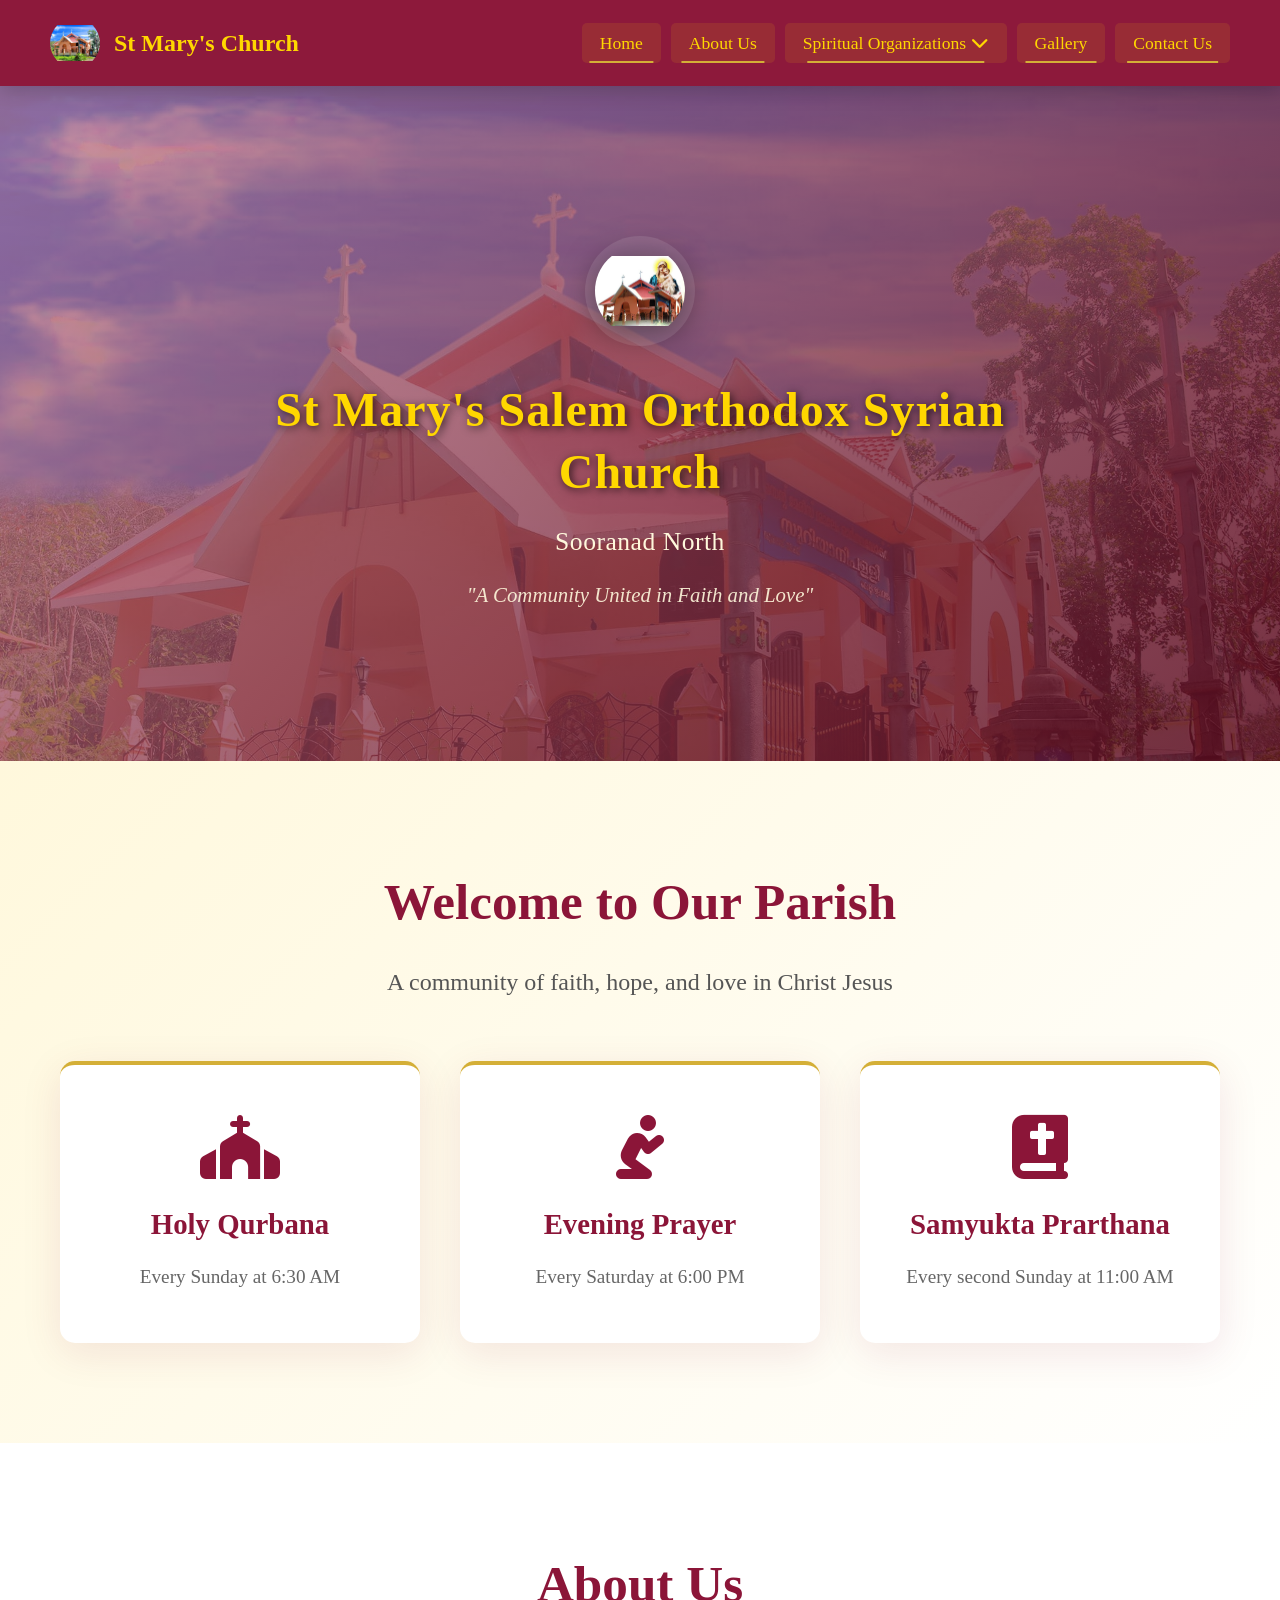
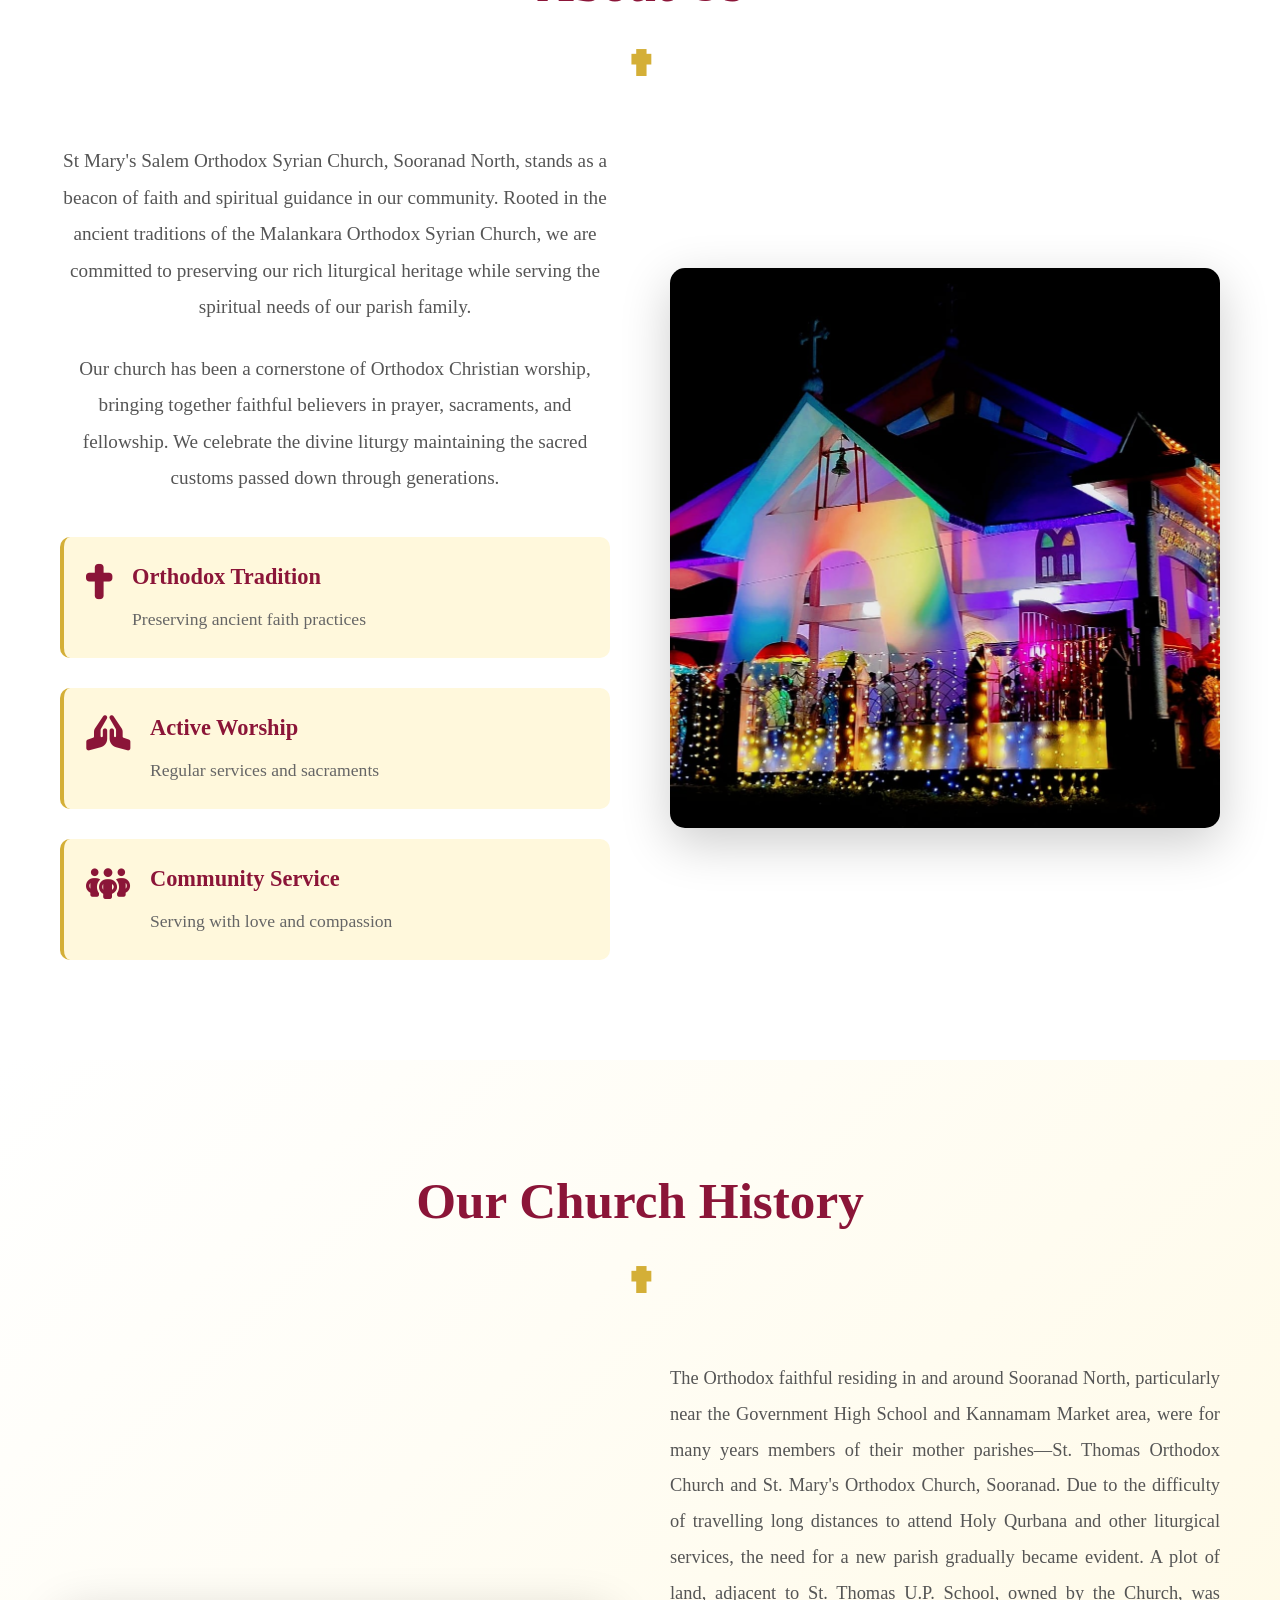
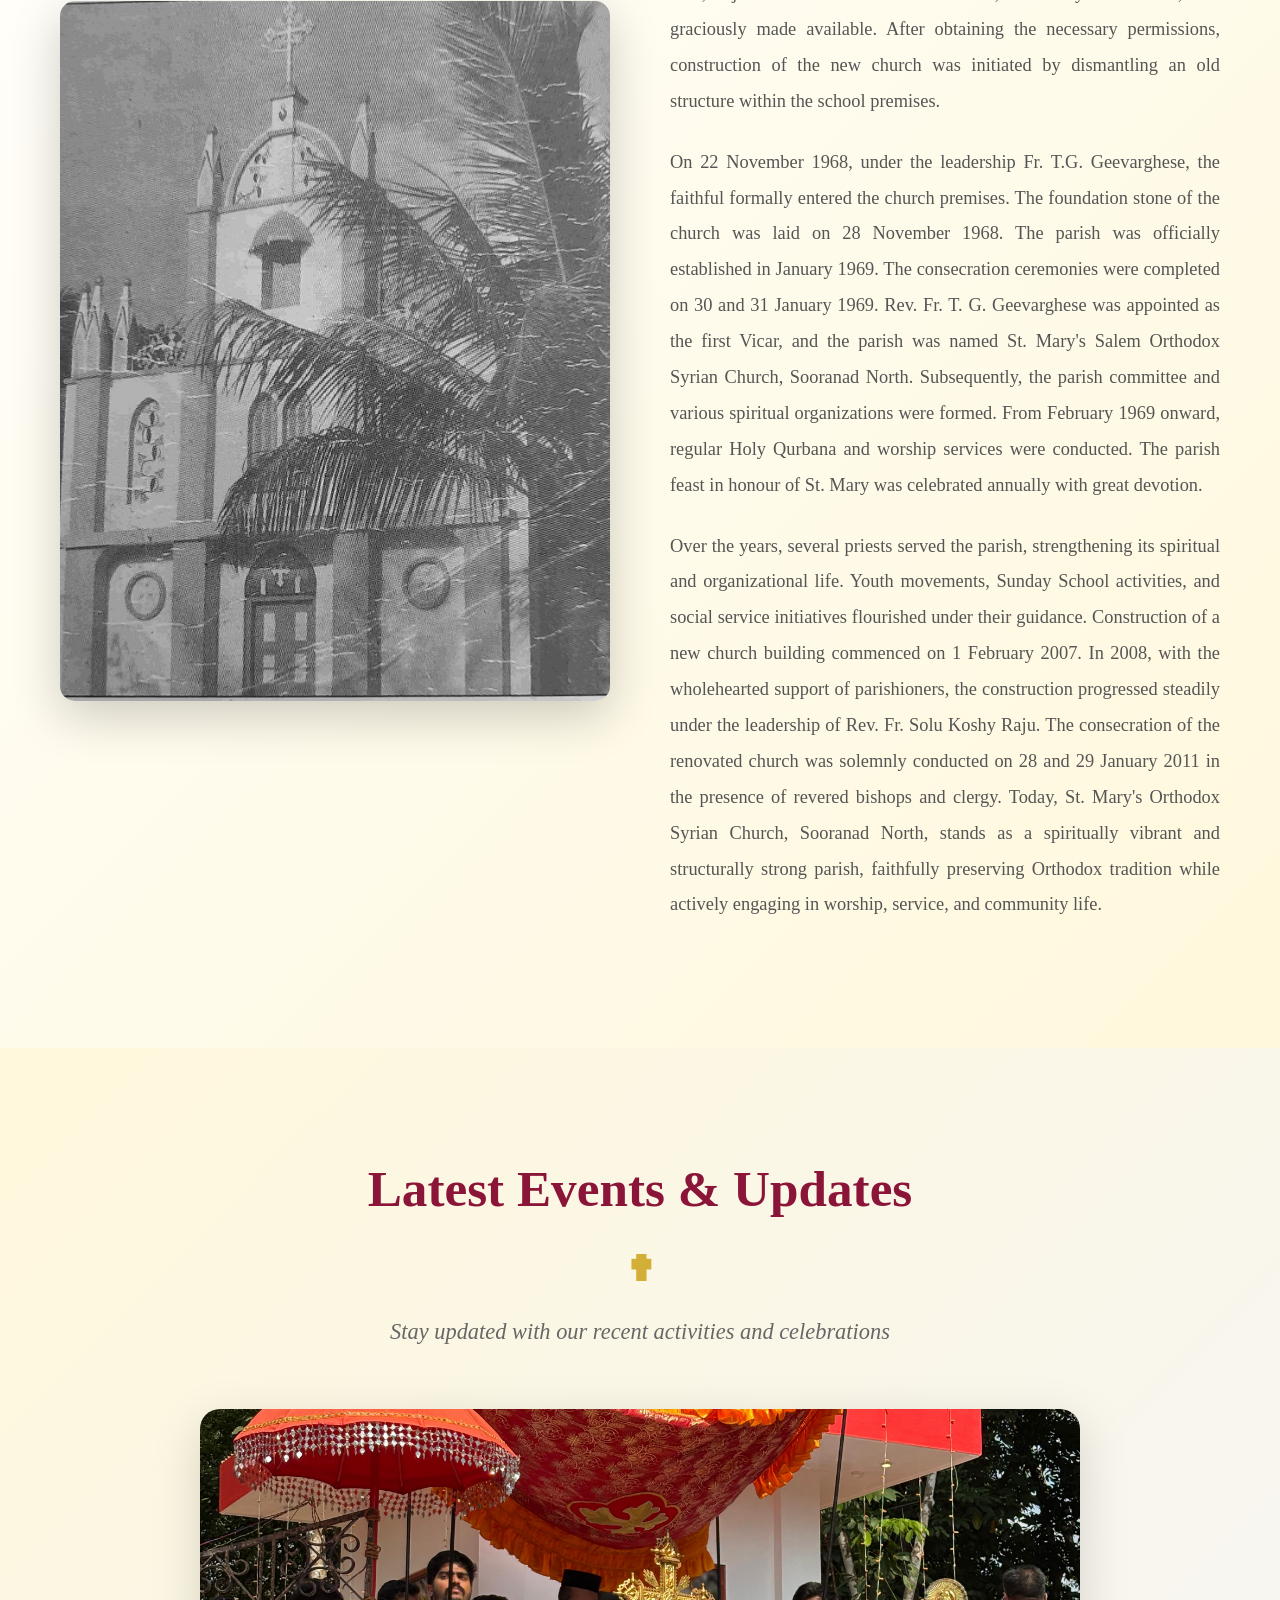
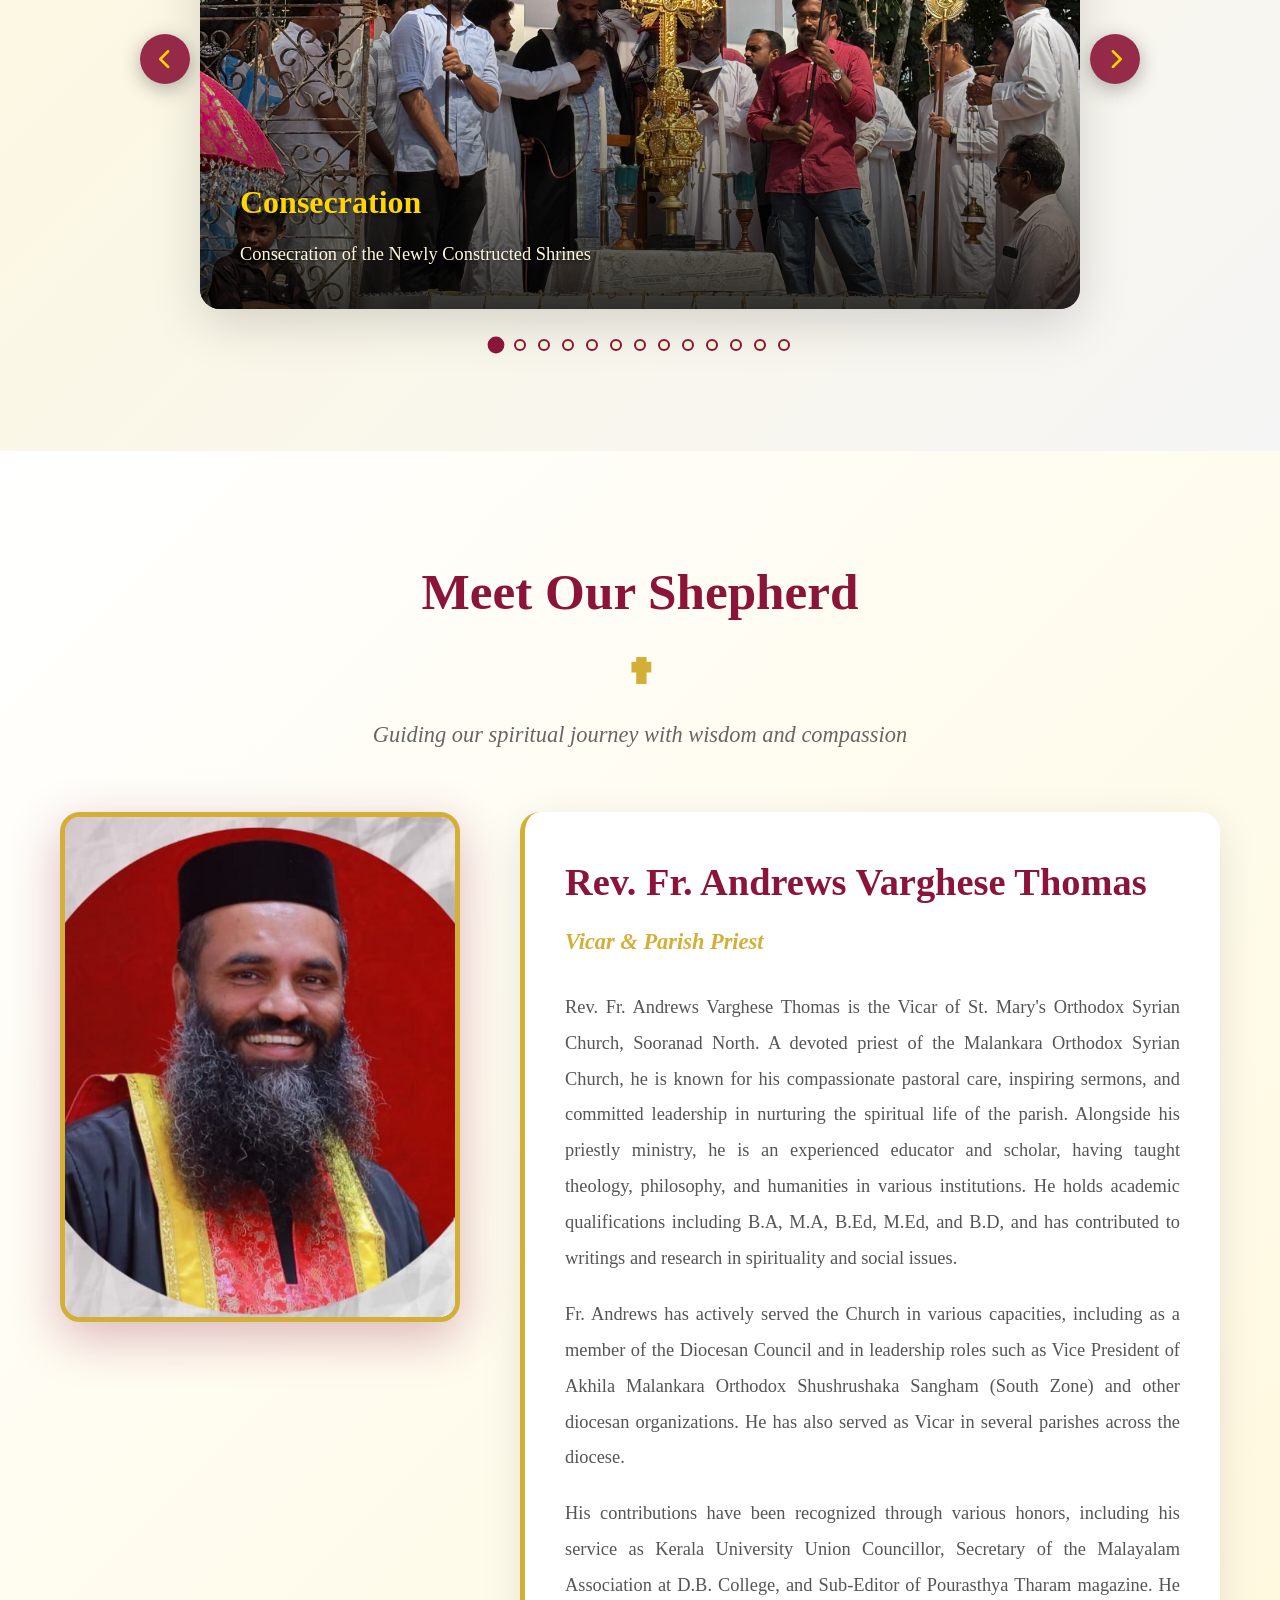
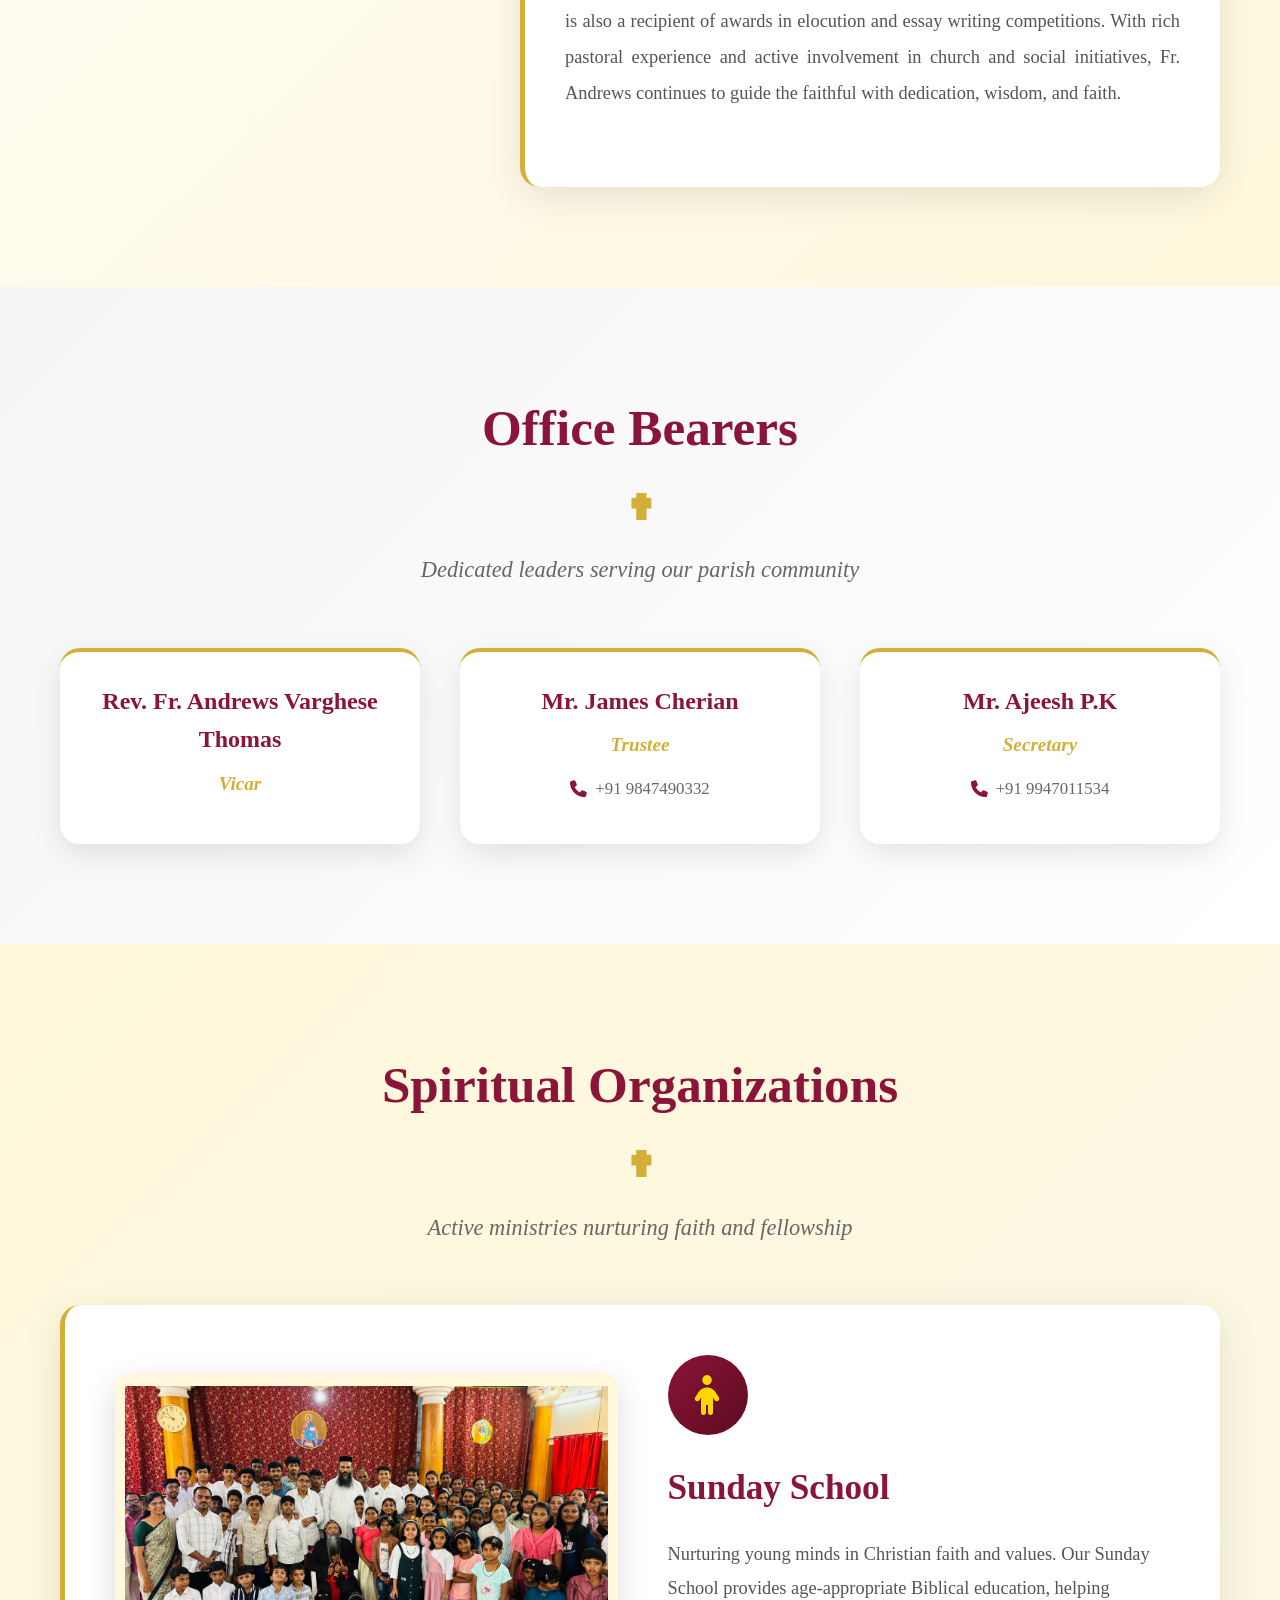
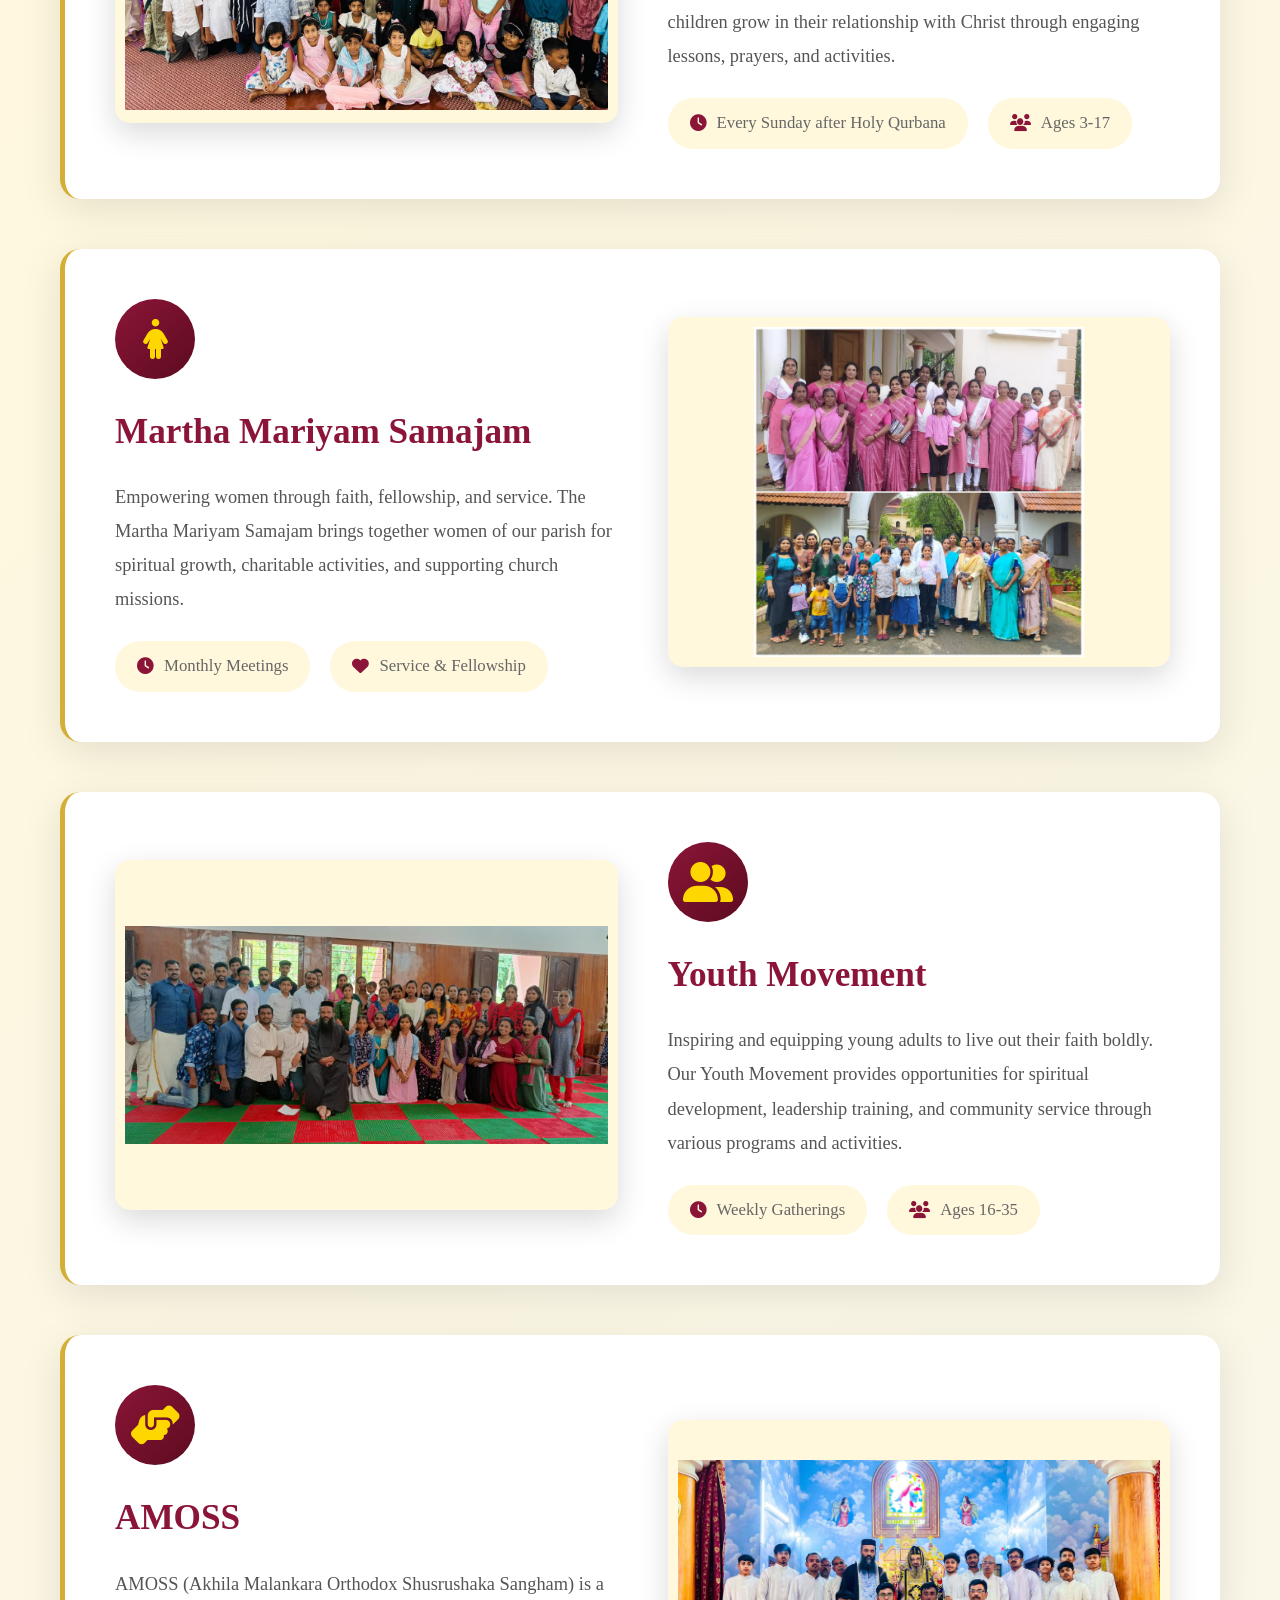
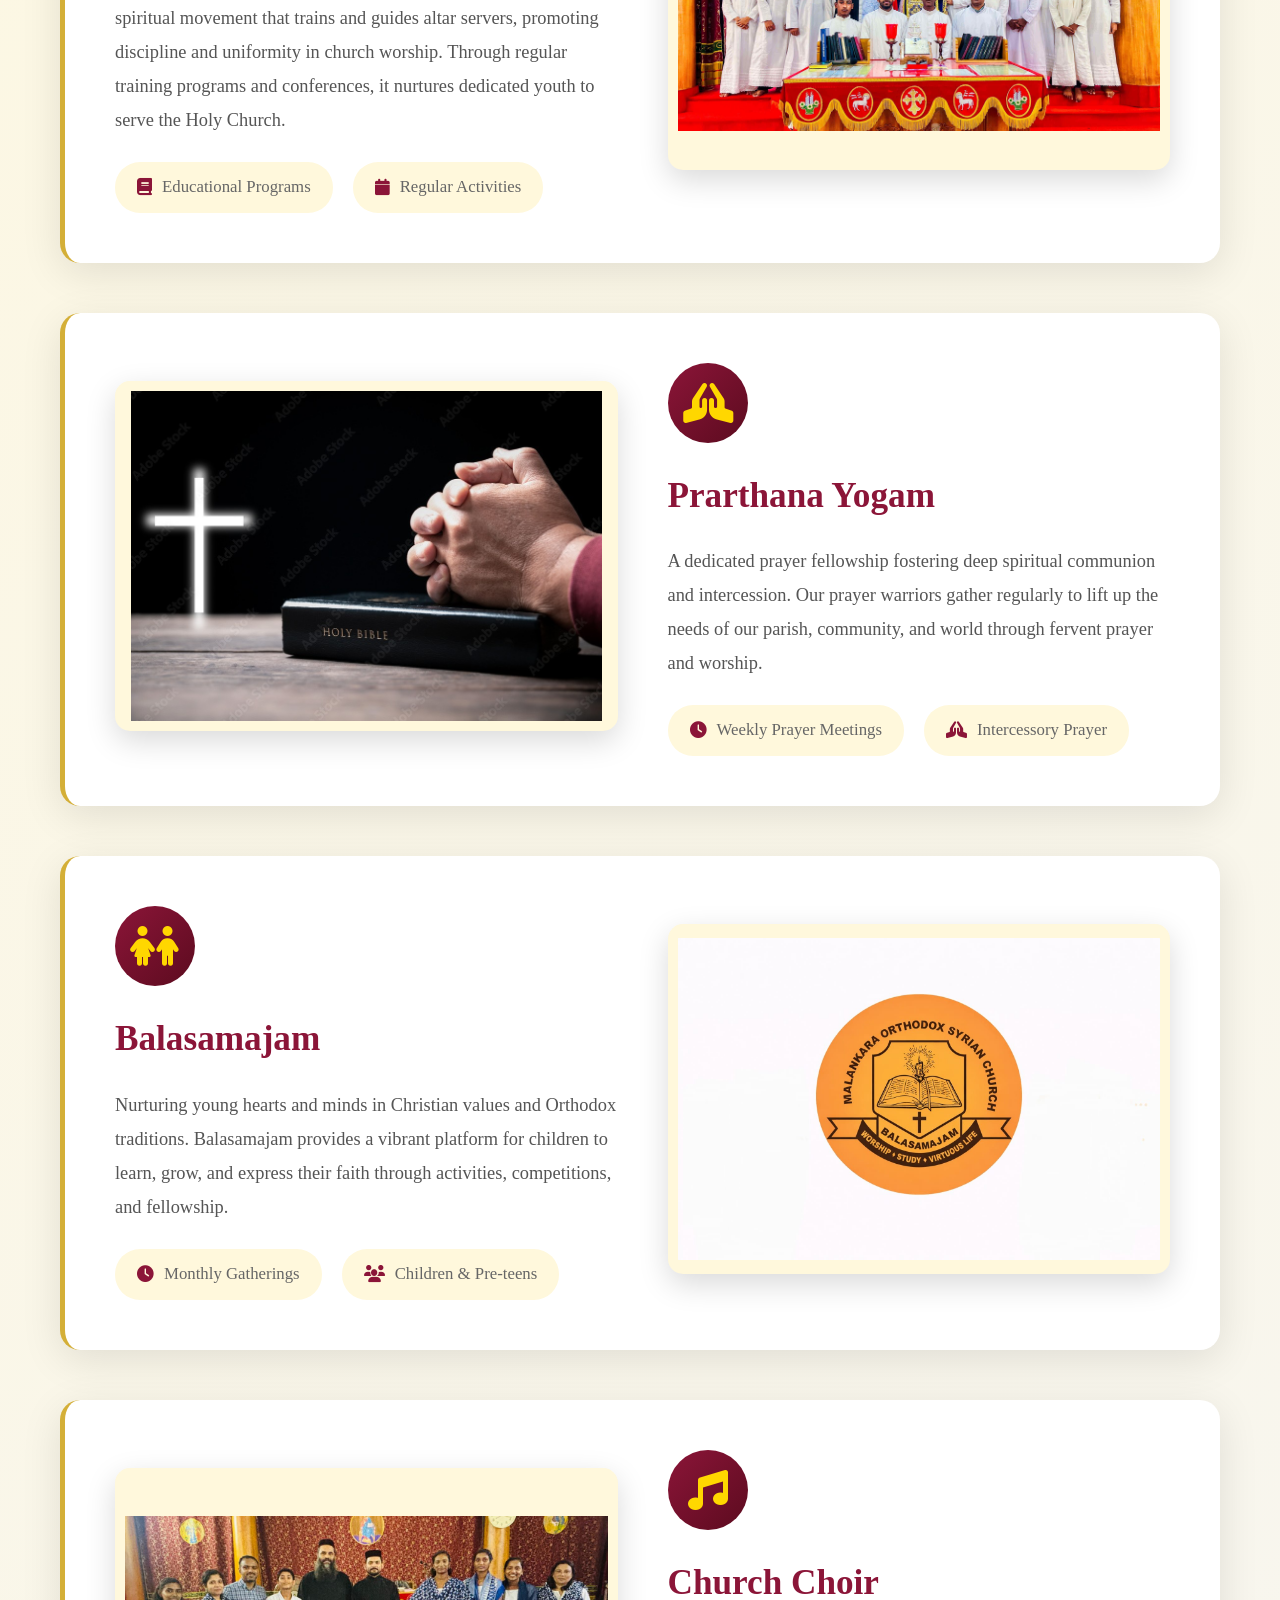
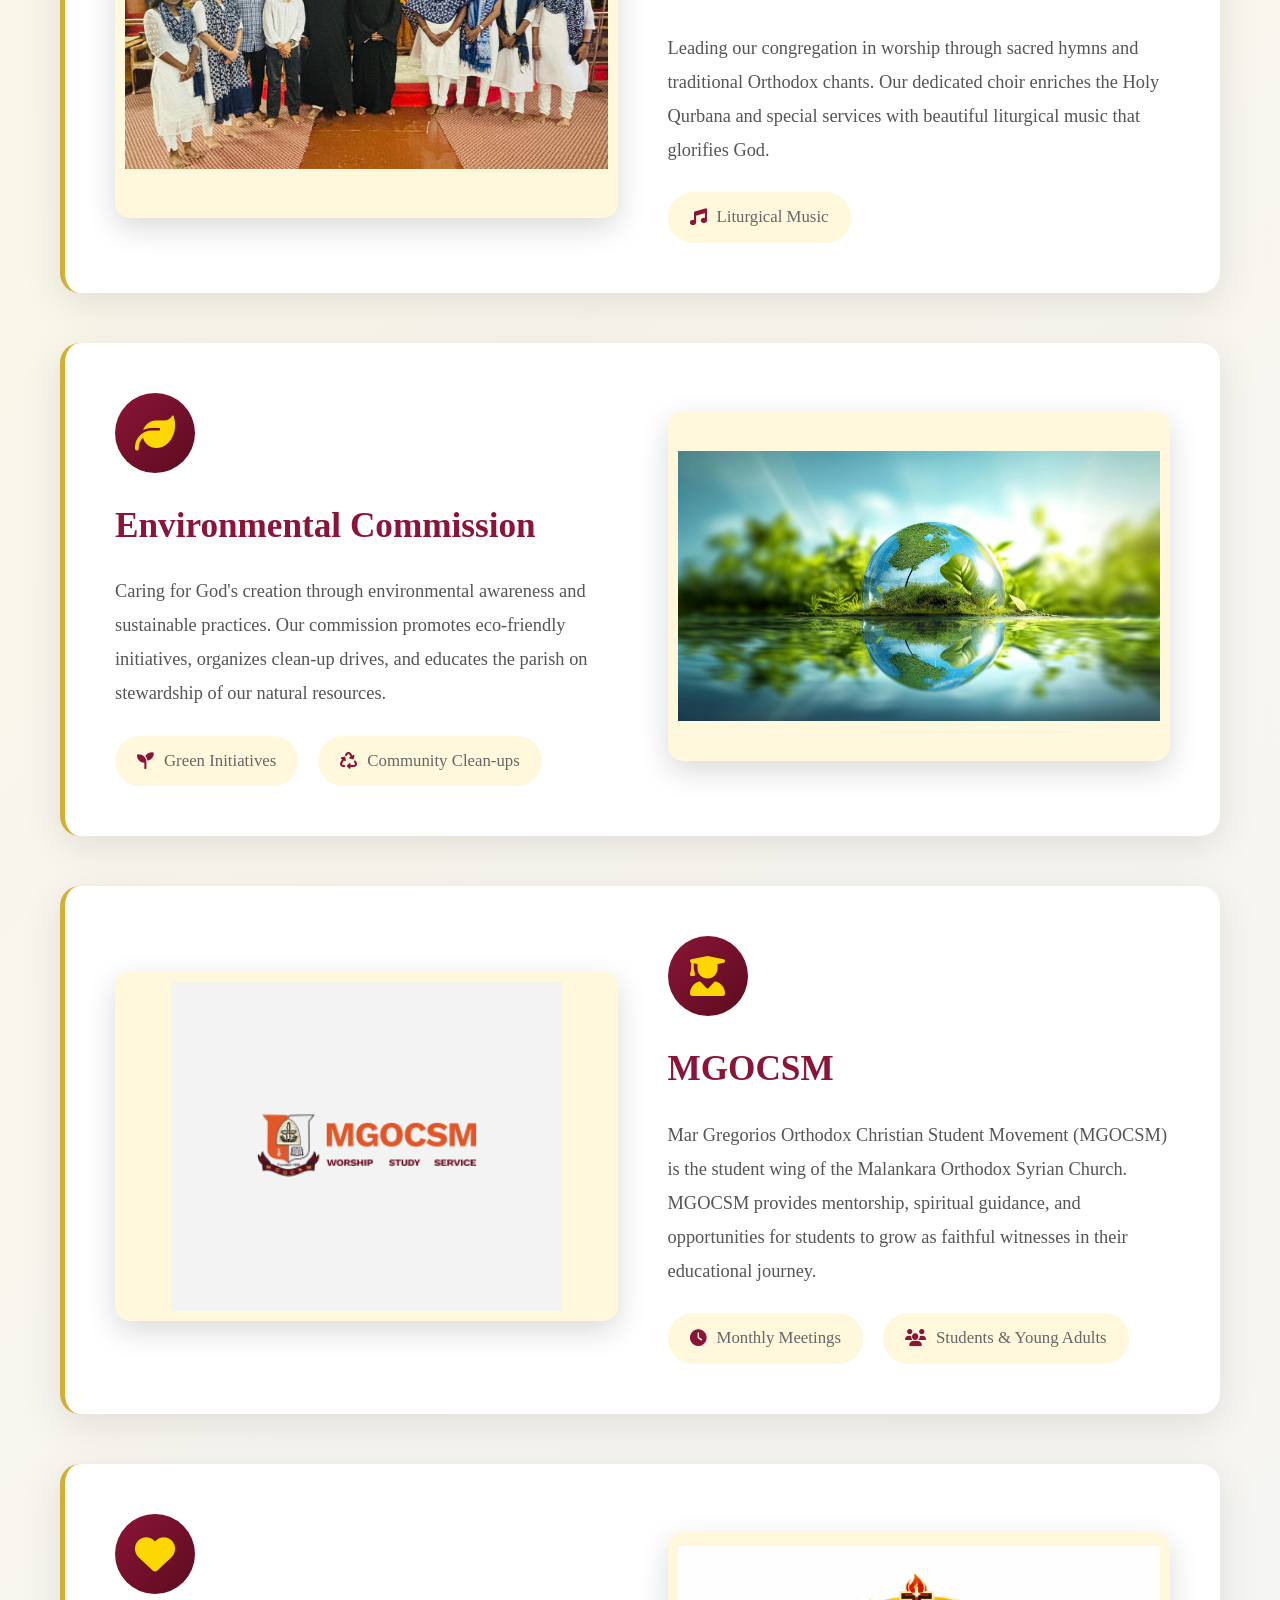
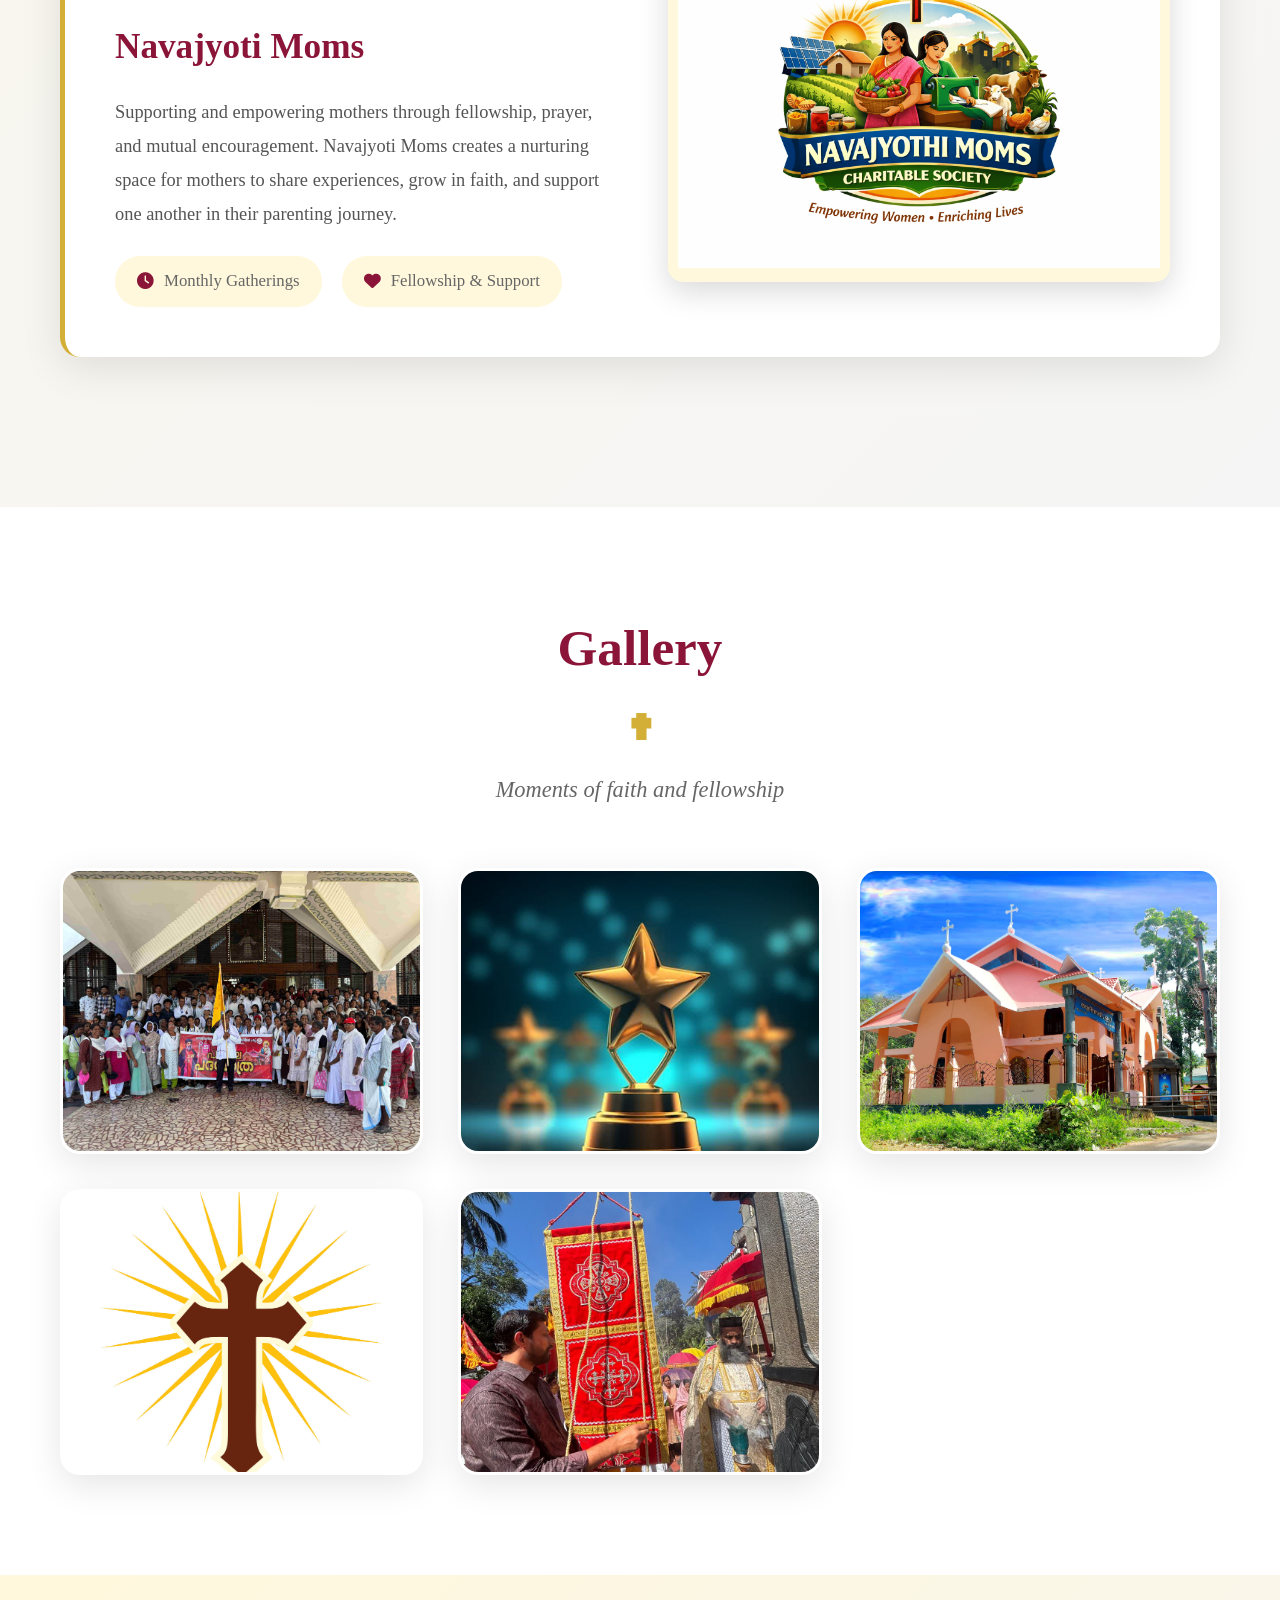
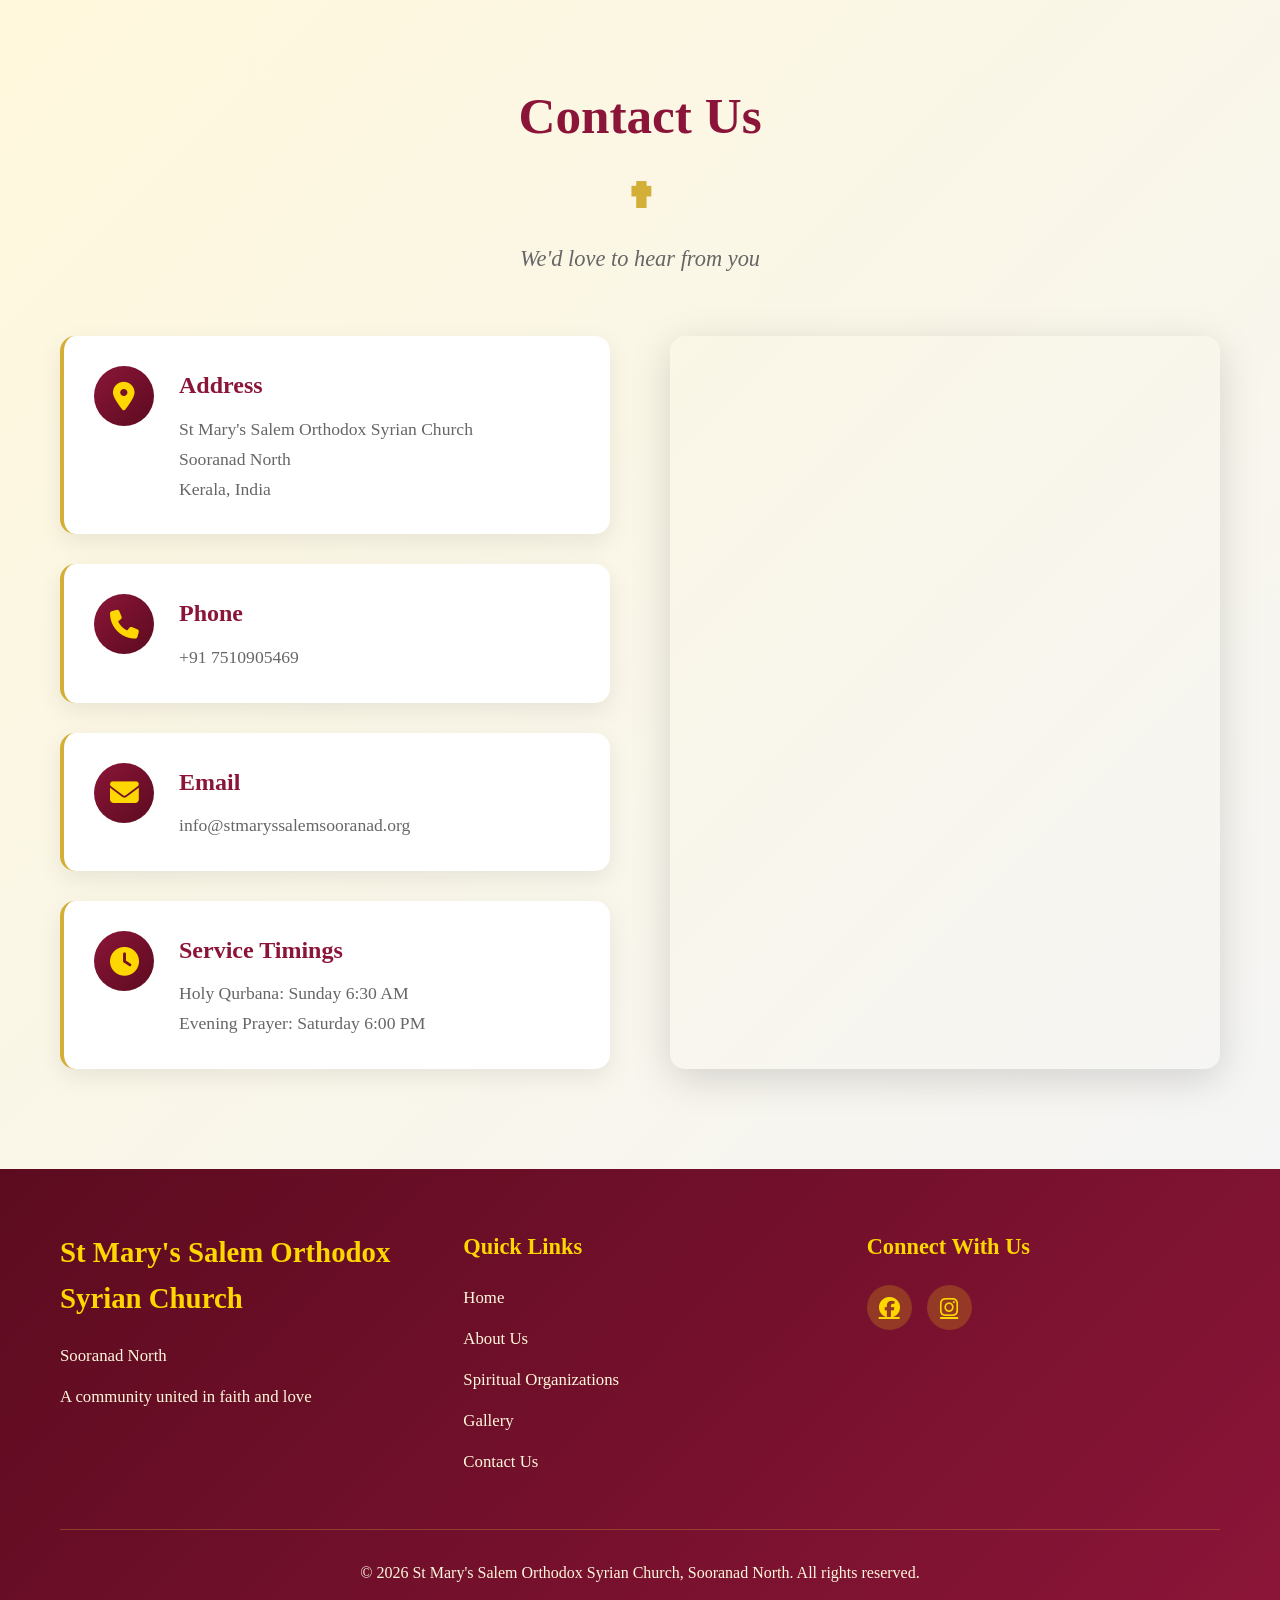
==== commit a1d85085: "updated version" ====
--- a/index.html
+++ b/index.html
@@ -11,6 +11,20 @@
          It had:  body { display:flex; align-items:center; justify-content:center; height:100vh; }
          That overrode the main stylesheet and collapsed the entire page layout into a
          centered flex container, hiding the navbar, hero, and all sections. -->
+    
+   <meta name="description" content="Official website of St. Mary's Salem Orthodox Syrian Church, Sooranad North. Join us for spiritual guidance and community worship.">
+
+<meta property="og:url" content="https://stmaryssalemsooranad.org/">
+<meta property="og:type" content="website">
+<meta property="og:title" content="St. Mary's Salem Orthodox Syrian Church, Sooranad North">
+<meta property="og:description" content="A beacon of faith and spiritual guidance in Sooranad North. Join us for Holy Qurbana, prayer, and fellowship.">
+<meta property="og:image" content="https://stmaryssalemsooranad.org/assets/churchmain.jpg">
+<meta property="og:image:width" content="1200">
+<meta property="og:image:height" content="630">
+<meta property="og:site_name" content="St. Mary's Salem Orthodox Syrian Church">
+
+<!-- Also add this — it tells Google to allow large image thumbnails -->
+<meta name="robots" content="max-image-preview:large">
 </head>
 <body>
 
--- a/css/styles.css
+++ b/css/styles.css
@@ -40,8 +40,8 @@
 /* ===== HERO SECTION ===== */
 .hero {
     position: relative;
-    height: 60vh;
-    min-height: 450px;
+    height: 75vh;
+    min-height: 550px;
     background-color: rgb(106, 71, 96);
     background-image: url('../assets/churchmain.jpg');
     background-size: cover;
@@ -76,8 +76,8 @@
 }
 
 .logo-img {
-    width: 90px;
-    height: 90px;
+    width: 110px;
+    height: 110px;
     object-fit: contain;
     filter: drop-shadow(0 5px 15px rgba(0, 0, 0, 0.5));
     border-radius: 50%;
@@ -86,9 +86,9 @@
 }
 
 .church-name {
-    font-size: 2.5rem;
+    font-size: 3rem;
     font-weight: 700;
-    margin-bottom: 15px;
+    margin-bottom: 18px;
     color: var(--accent-gold);
     text-shadow: 2px 2px 8px rgba(0, 0, 0, 0.7);
     letter-spacing: 1px;
@@ -96,7 +96,7 @@
 }
 
 .church-location {
-    font-size: 1.4rem;
+    font-size: 1.6rem;
     color: var(--cream);
     margin-bottom: 15px;
     letter-spacing: 0.5px;
@@ -104,7 +104,7 @@
 }
 
 .church-tagline {
-    font-size: 1.1rem;
+    font-size: 1.3rem;
     color: var(--cream);
     font-style: italic;
     opacity: 0.9;
@@ -131,7 +131,7 @@
     display: flex;
     justify-content: space-between;
     align-items: center;
-    padding: 15px 40px;
+    padding: 18px 50px;
     max-width: 1400px;
     margin: 0 auto;
 }
@@ -139,31 +139,32 @@
 .nav-logo {
     display: flex;
     align-items: center;
-    gap: 12px;
+    gap: 14px;
     color: var(--accent-gold);
-    font-size: 1.3rem;
+    font-size: 1.5rem;
     font-weight: 600;
 }
 
 .nav-logo img {
-    width: 40px;
-    height: 40px;
+    width: 50px;
+    height: 50px;
     object-fit: contain;
+    border-radius: 50%;
 }
 
 .nav-menu {
     display: flex;
     list-style: none;
-    gap: 35px;
+    gap: 10px;
     align-items: center;
 }
 
 .nav-link {
     color: var(--cream);
     text-decoration: none;
-    font-size: 1.05rem;
+    font-size: 1.1rem;
     font-weight: 500;
-    padding: 8px 15px;
+    padding: 10px 18px;
     border-radius: 5px;
     transition: var(--transition);
     position: relative;
@@ -279,7 +280,7 @@
 }
 
 .section-title {
-    font-size: 3rem;
+    font-size: 3.2rem;
     color: var(--primary-burgundy);
     text-align: center;
     margin-bottom: 15px;
@@ -293,13 +294,13 @@
     display: block;
     text-align: center;
     color: var(--secondary-gold);
-    font-size: 2rem;
-    margin-top: 10px;
+    font-size: 2.2rem;
+    margin-top: 12px;
 }
 
 .section-subtitle {
     text-align: center;
-    font-size: 1.3rem;
+    font-size: 1.4rem;
     color: #666;
     margin-bottom: 60px;
     font-style: italic;
@@ -315,27 +316,27 @@
 }
 
 .welcome-content h2 {
-    font-size: 2.8rem;
+    font-size: 3.2rem;
     color: var(--primary-burgundy);
     margin-bottom: 20px;
 }
 
 .lead {
-    font-size: 1.4rem;
+    font-size: 1.5rem;
     color: #555;
     margin-bottom: 60px;
 }
 
 .home-cards {
     display: grid;
-    grid-template-columns: repeat(auto-fit, minmax(280px, 1fr));
+    grid-template-columns: repeat(auto-fit, minmax(300px, 1fr));
     gap: 40px;
     margin-top: 50px;
 }
 
 .info-card {
     background: var(--white);
-    padding: 40px 30px;
+    padding: 50px 35px;
     border-radius: 15px;
     box-shadow: 0 10px 40px rgba(139, 21, 56, 0.1);
     transition: var(--transition);
@@ -348,19 +349,19 @@
 }
 
 .info-card i {
-    font-size: 3.5rem;
+    font-size: 4rem;
     color: var(--primary-burgundy);
-    margin-bottom: 20px;
+    margin-bottom: 22px;
 }
 
 .info-card h3 {
-    font-size: 1.6rem;
+    font-size: 1.8rem;
     color: var(--primary-burgundy);
     margin-bottom: 15px;
 }
 
 .info-card p {
-    font-size: 1.1rem;
+    font-size: 1.2rem;
     color: #666;
 }
 
@@ -378,7 +379,7 @@
 }
 
 .about-text p {
-    font-size: 1.15rem;
+    font-size: 1.2rem;
     line-height: 1.9;
     margin-bottom: 25px;
     color: #555;
@@ -395,34 +396,34 @@
     display: flex;
     gap: 20px;
     align-items: flex-start;
-    padding: 20px;
+    padding: 22px;
     background: var(--cream);
     border-radius: 10px;
     border-left: 4px solid var(--secondary-gold);
 }
 
 .highlight-item i {
-    font-size: 2rem;
+    font-size: 2.2rem;
     color: var(--primary-burgundy);
     margin-top: 5px;
     flex-shrink: 0;
 }
 
 .highlight-item h4 {
-    font-size: 1.3rem;
+    font-size: 1.4rem;
     color: var(--primary-burgundy);
     margin-bottom: 8px;
 }
 
 .highlight-item p {
-    font-size: 1rem;
+    font-size: 1.1rem;
     color: #666;
     margin: 0;
 }
 
 .about-image img {
     width: 100%;
-    height: 500px;
+    height: 560px;
     object-fit: cover;
     border-radius: 15px;
     box-shadow: 0 15px 50px rgba(0, 0, 0, 0.2);
@@ -443,15 +444,15 @@
 
 .history-image img {
     width: 100%;
-    height: 650px;
+    height: 700px;
     object-fit: cover;
     border-radius: 15px;
     box-shadow: 0 15px 50px rgba(0, 0, 0, 0.2);
 }
 
 .history-text p {
-    font-size: 1.10rem;
-    line-height: 1.9;
+    font-size: 1.15rem;
+    line-height: 1.95;
     margin-bottom: 25px;
     color: #555;
     text-align: justify;
@@ -650,21 +651,21 @@
 }
 
 .org-content h3 {
-    font-size: 2rem;
+    font-size: 2.2rem;
     color: var(--primary-burgundy);
     margin-bottom: 20px;
 }
 
 .org-content p {
-    font-size: 1.1rem;
-    line-height: 1.8;
+    font-size: 1.15rem;
+    line-height: 1.85;
     color: #555;
     margin-bottom: 25px;
 }
 
 .org-details {
     display: flex;
-    gap: 30px;
+    gap: 20px;
     flex-wrap: wrap;
     margin-top: 20px;
 }
@@ -673,10 +674,10 @@
     display: flex;
     align-items: center;
     gap: 10px;
-    font-size: 1rem;
+    font-size: 1.05rem;
     color: #666;
     background: var(--cream);
-    padding: 10px 20px;
+    padding: 12px 22px;
     border-radius: 25px;
 }
 
@@ -969,13 +970,13 @@
 }
 
 .contact-details h4 {
-    font-size: 1.4rem;
+    font-size: 1.5rem;
     color: var(--primary-burgundy);
     margin-bottom: 10px;
 }
 
 .contact-details p {
-    font-size: 1.05rem;
+    font-size: 1.1rem;
     color: #666;
     line-height: 1.7;
 }
@@ -1007,19 +1008,20 @@
 
 .footer-section h3 {
     color: var(--accent-gold);
-    font-size: 1.6rem;
+    font-size: 1.8rem;
     margin-bottom: 20px;
 }
 
 .footer-section h4 {
     color: var(--accent-gold);
-    font-size: 1.3rem;
+    font-size: 1.4rem;
     margin-bottom: 20px;
 }
 
 .footer-section p {
     line-height: 1.8;
     margin-bottom: 10px;
+    font-size: 1.05rem;
 }
 
 .footer-section ul {
@@ -1027,7 +1029,8 @@
 }
 
 .footer-section ul li {
-    margin-bottom: 12px;
+    margin-bottom: 14px;
+    font-size: 1.05rem;
 }
 
 .footer-section ul li a {
@@ -1196,14 +1199,14 @@
 }
 
 .vicar-name {
-    font-size: 2.2rem;
+    font-size: 2.4rem;
     color: var(--primary-burgundy);
     margin-bottom: 10px;
     font-weight: 700;
 }
 
 .vicar-title {
-    font-size: 1.3rem;
+    font-size: 1.4rem;
     color: var(--secondary-gold);
     margin-bottom: 30px;
     font-weight: 600;
@@ -1215,8 +1218,8 @@
 }
 
 .vicar-bio p {
-    font-size: 1.1rem;
-    line-height: 1.9;
+    font-size: 1.15rem;
+    line-height: 1.95;
     color: #555;
     margin-bottom: 20px;
     text-align: justify;
@@ -1297,19 +1300,19 @@
 }
 
 .bearer-info {
-    padding: 25px;
+    padding: 30px;
     text-align: center;
 }
 
 .bearer-name {
-    font-size: 1.4rem;
+    font-size: 1.5rem;
     color: var(--primary-burgundy);
-    margin-bottom: 8px;
+    margin-bottom: 10px;
     font-weight: 700;
 }
 
 .bearer-position {
-    font-size: 1.1rem;
+    font-size: 1.2rem;
     color: var(--secondary-gold);
     font-weight: 600;
     margin-bottom: 15px;
@@ -1317,7 +1320,7 @@
 }
 
 .bearer-contact {
-    font-size: 0.95rem;
+    font-size: 1.05rem;
     color: #666;
     display: flex;
     align-items: center;
@@ -1473,8 +1476,10 @@
     }
 
     .about-image img {
-        height: 350px;
         width: 100%;
+        height: auto;
+        aspect-ratio: 4 / 3;
+        object-fit: cover;
     }
 
     .history-content {
@@ -1491,8 +1496,10 @@
     }
 
     .history-image img {
-        height: 350px;
         width: 100%;
+        height: auto;
+        aspect-ratio: 4 / 3;
+        object-fit: cover;
     }
 
     .vicar-content {
@@ -1509,9 +1516,13 @@
         padding: 30px 20px;
     }
 
+    /* Vicar image: portrait ratio looks natural for a person photo */
     .vicar-image {
-        height: 400px;
         width: 100%;
+        height: auto;
+        aspect-ratio: 3 / 4;
+        object-fit: cover;
+        object-position: top center;
     }
 
     .bearers-grid {
@@ -1520,7 +1531,8 @@
     }
 
     .bearer-image {
-        height: 300px;
+        height: auto;
+        aspect-ratio: 4 / 3;
     }
 
     .org-card {
@@ -1538,10 +1550,12 @@
         order: 2;
     }
 
+    /* org images use contain so logos/group photos aren't cropped at all */
     .org-image img {
-        height: 250px;
         width: 100%;
-        object-fit: cover;
+        height: auto;
+        aspect-ratio: 4 / 3;
+        object-fit: contain;
     }
 
     .contact-content {
@@ -1578,7 +1592,8 @@
     }
 
     .category-image {
-        height: 250px;
+        height: auto;
+        aspect-ratio: 16 / 9;
     }
 
     .subgallery-container {
@@ -1664,7 +1679,8 @@
     }
 
     .about-image img {
-        height: 280px;
+        height: auto;
+        aspect-ratio: 4 / 3;
     }
 
     .about-text p {
@@ -1672,7 +1688,8 @@
     }
 
     .history-image img {
-        height: 280px;
+        height: auto;
+        aspect-ratio: 4 / 3;
     }
 
     .history-text p {
@@ -1680,7 +1697,9 @@
     }
 
     .vicar-image {
-        height: 320px;
+        height: auto;
+        aspect-ratio: 3 / 4;
+        object-position: top center;
     }
 
     .vicar-name {
@@ -1692,7 +1711,8 @@
     }
 
     .bearer-image {
-        height: 280px;
+        height: auto;
+        aspect-ratio: 4 / 3;
     }
 
     .org-card {
@@ -1700,7 +1720,8 @@
     }
 
     .org-image img {
-        height: 220px;
+        height: auto;
+        aspect-ratio: 4 / 3;
     }
 
     .org-content h3 {
@@ -1712,8 +1733,10 @@
         gap: 20px;
     }
 
+    /* Gallery category cards: use aspect-ratio for consistent proportions */
     .category-image {
-        height: 200px;
+        height: auto;
+        aspect-ratio: 16 / 9;
     }
 
     .category-overlay {
@@ -1738,16 +1761,22 @@
         gap: 20px;
     }
 
+    /* Subgallery images: natural ratio prevents forced zoom */
     .subgallery-item img {
-        height: 220px;
+        height: auto;
+        aspect-ratio: 4 / 3;
+        object-fit: cover;
     }
 
     .events-slider-container {
         padding: 0 45px;
     }
 
+    /* Slider: use viewport-relative height so it scales with screen */
     .events-slider {
-        height: 350px;
+        height: 55vw;
+        min-height: 240px;
+        max-height: 380px;
         border-radius: 15px;
     }
 
@@ -1853,7 +1882,9 @@
     }
 
     .subgallery-item img {
-        height: 180px;
+        height: auto;
+        aspect-ratio: 4 / 3;
+        object-fit: cover;
     }
 }
 
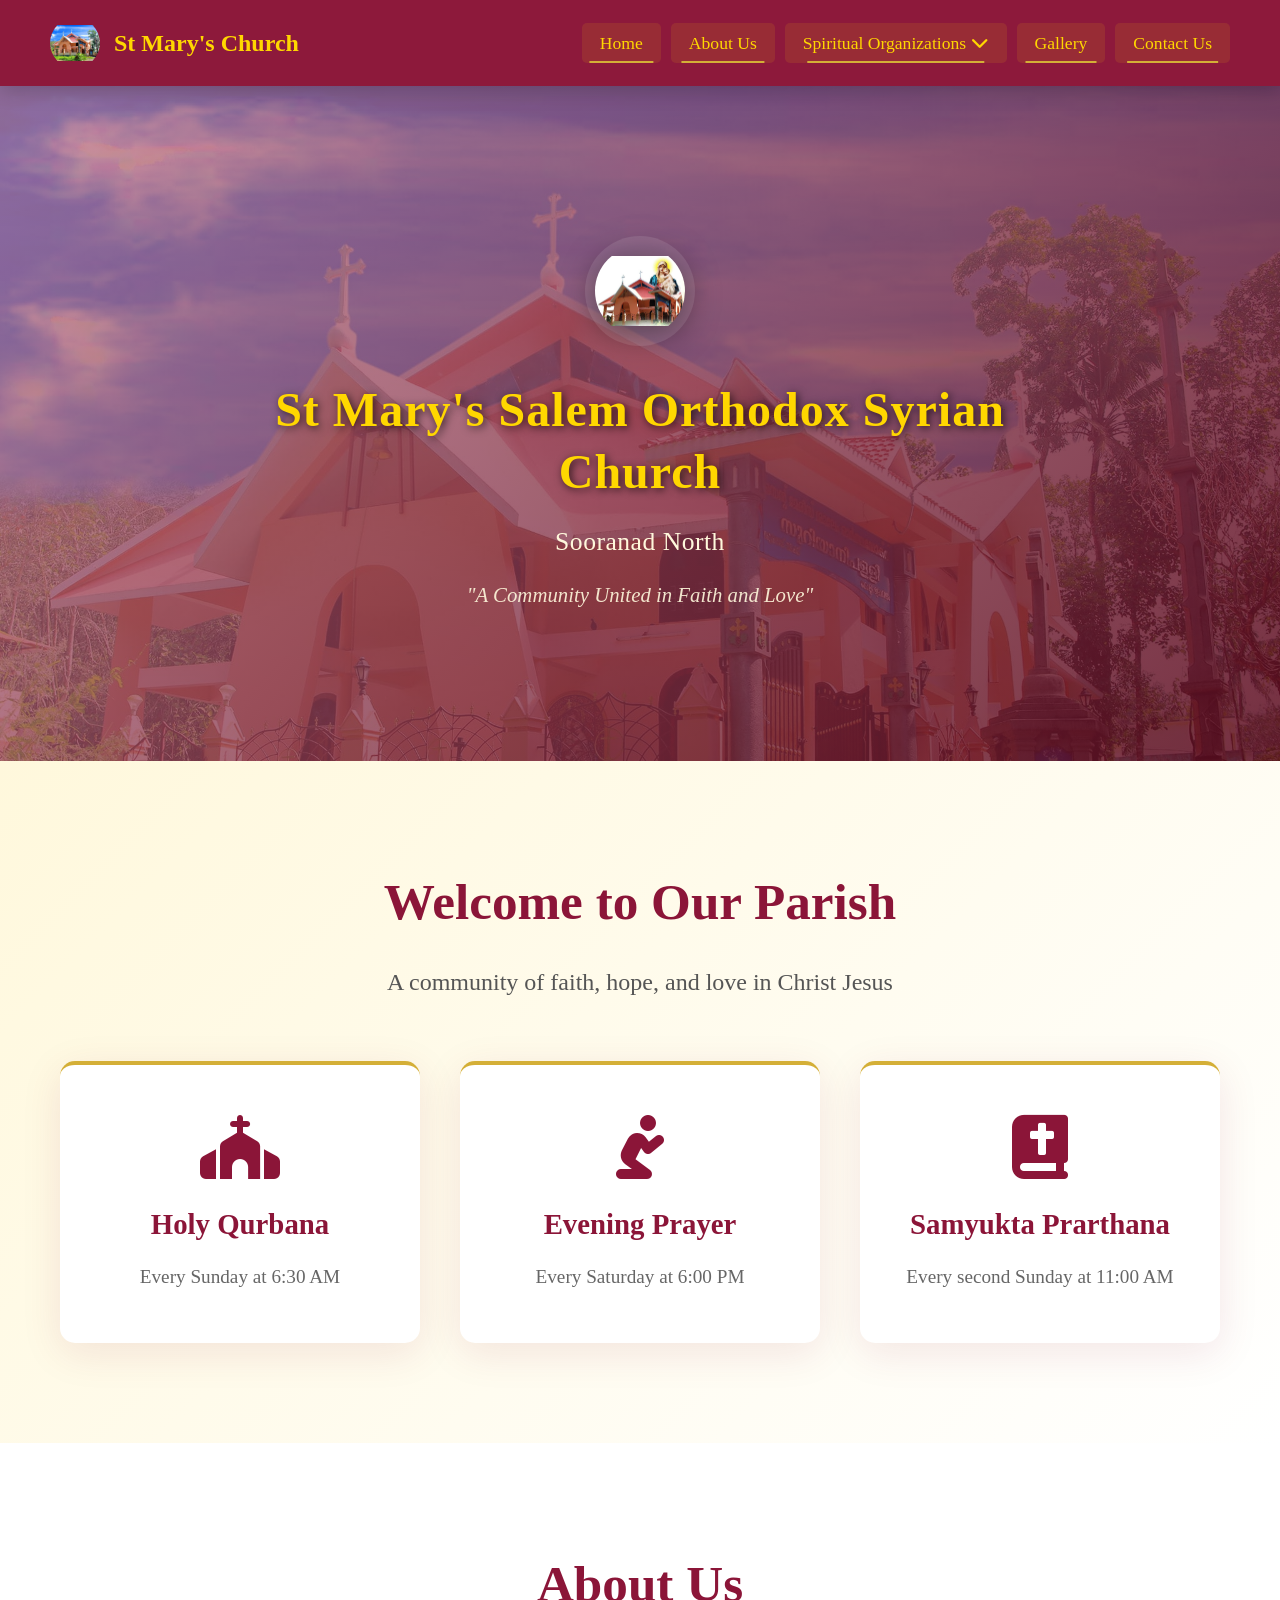
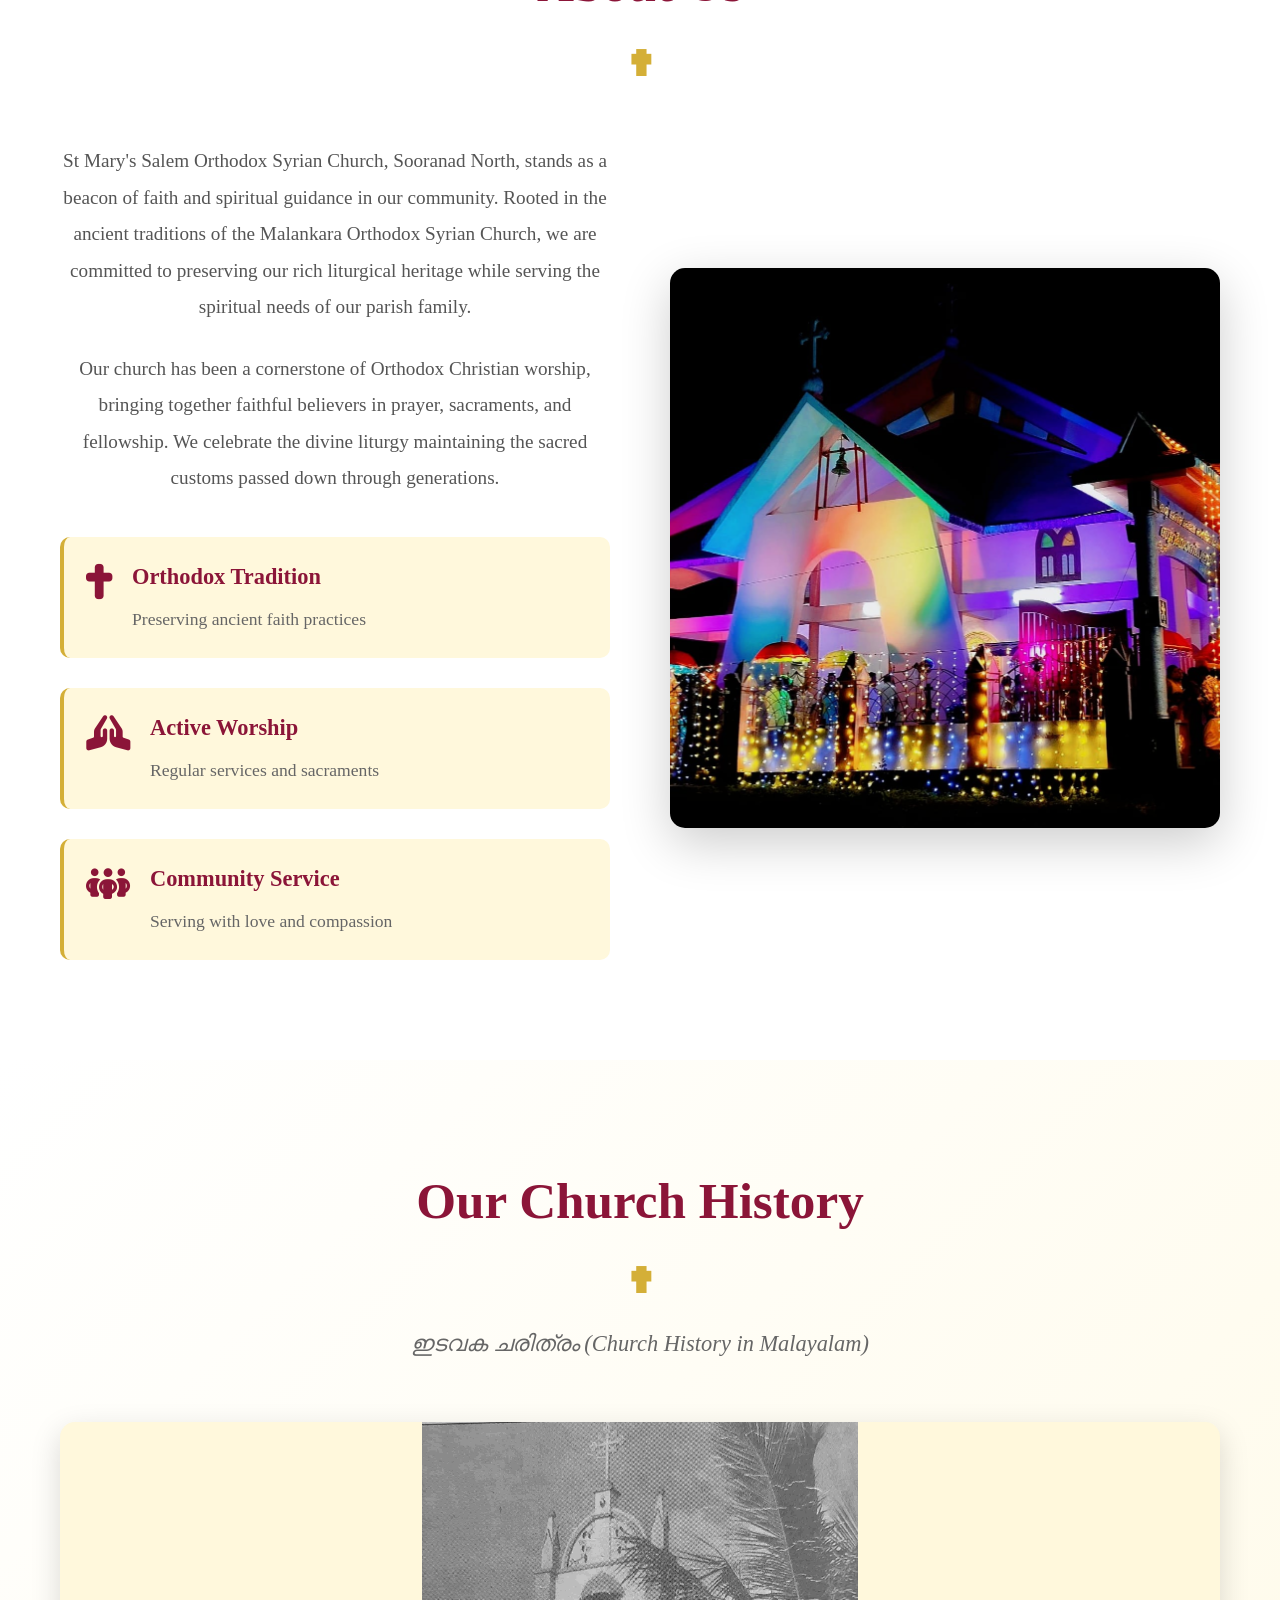
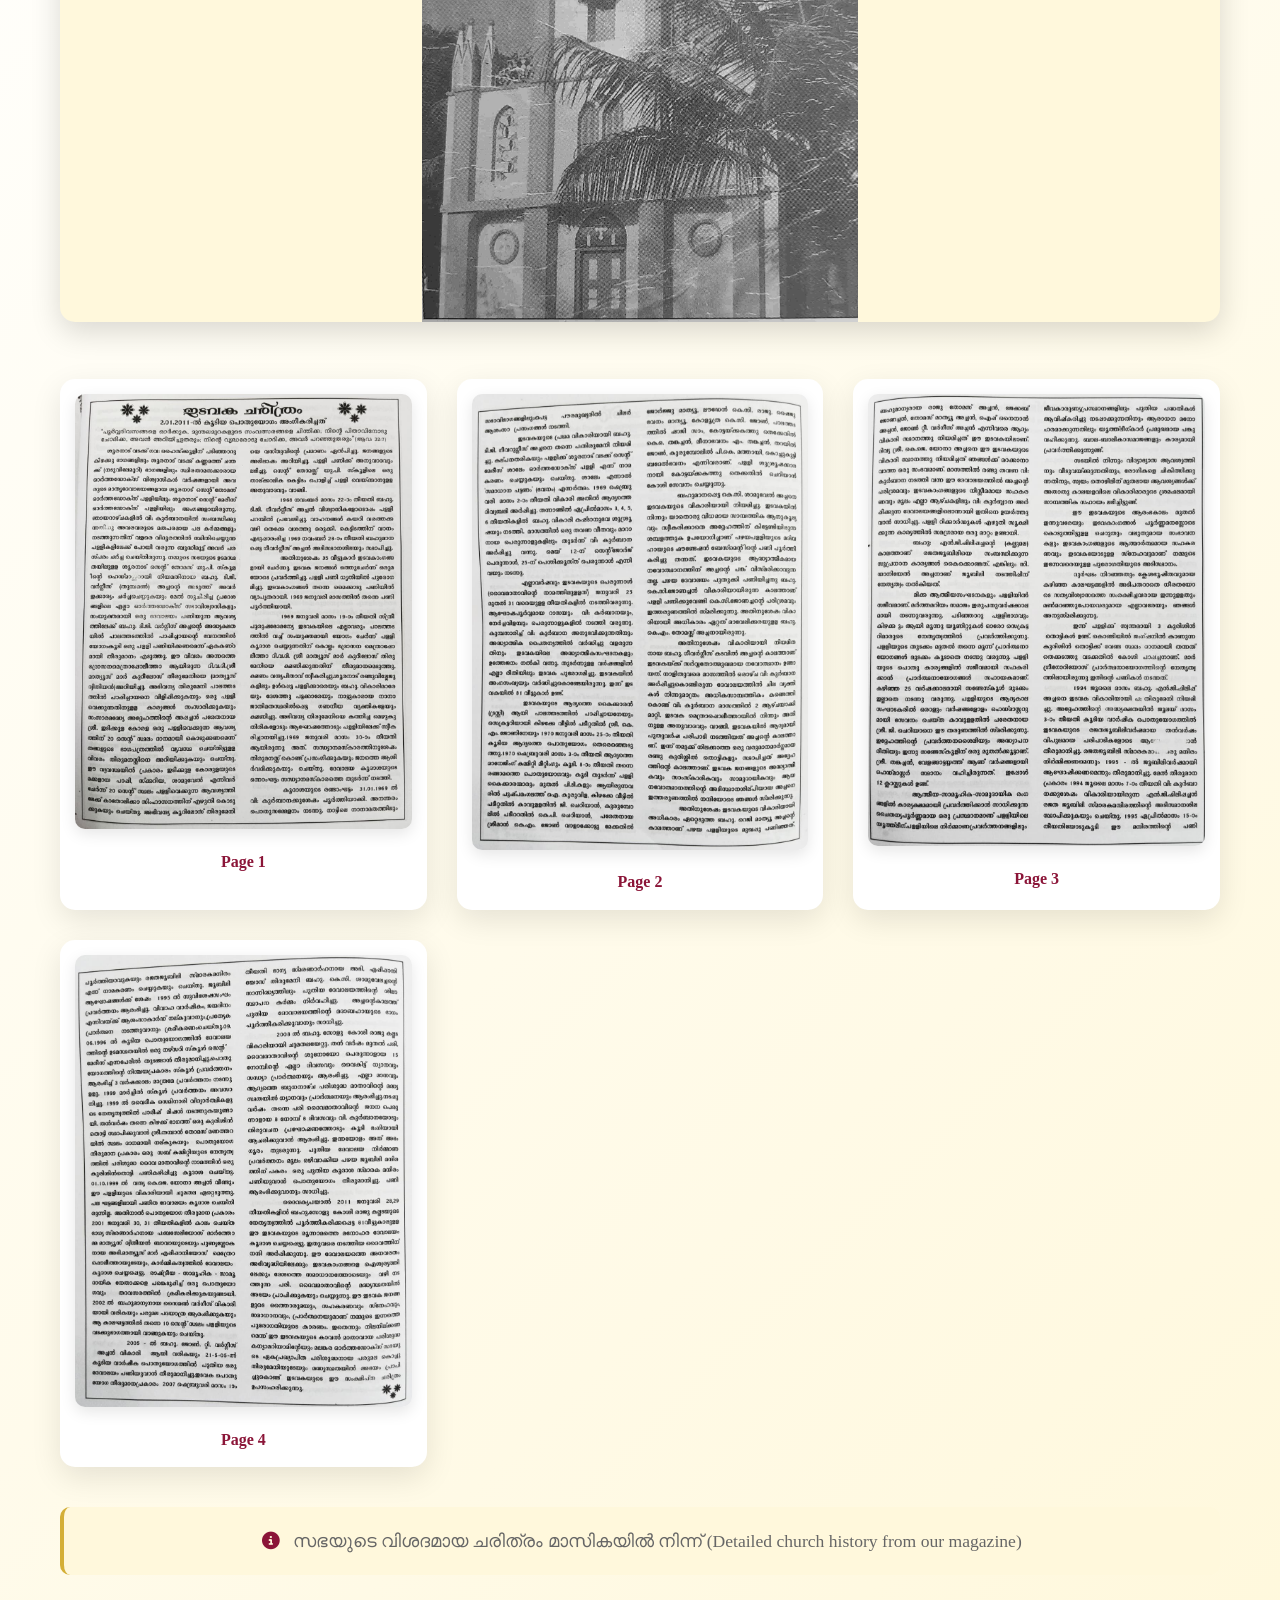
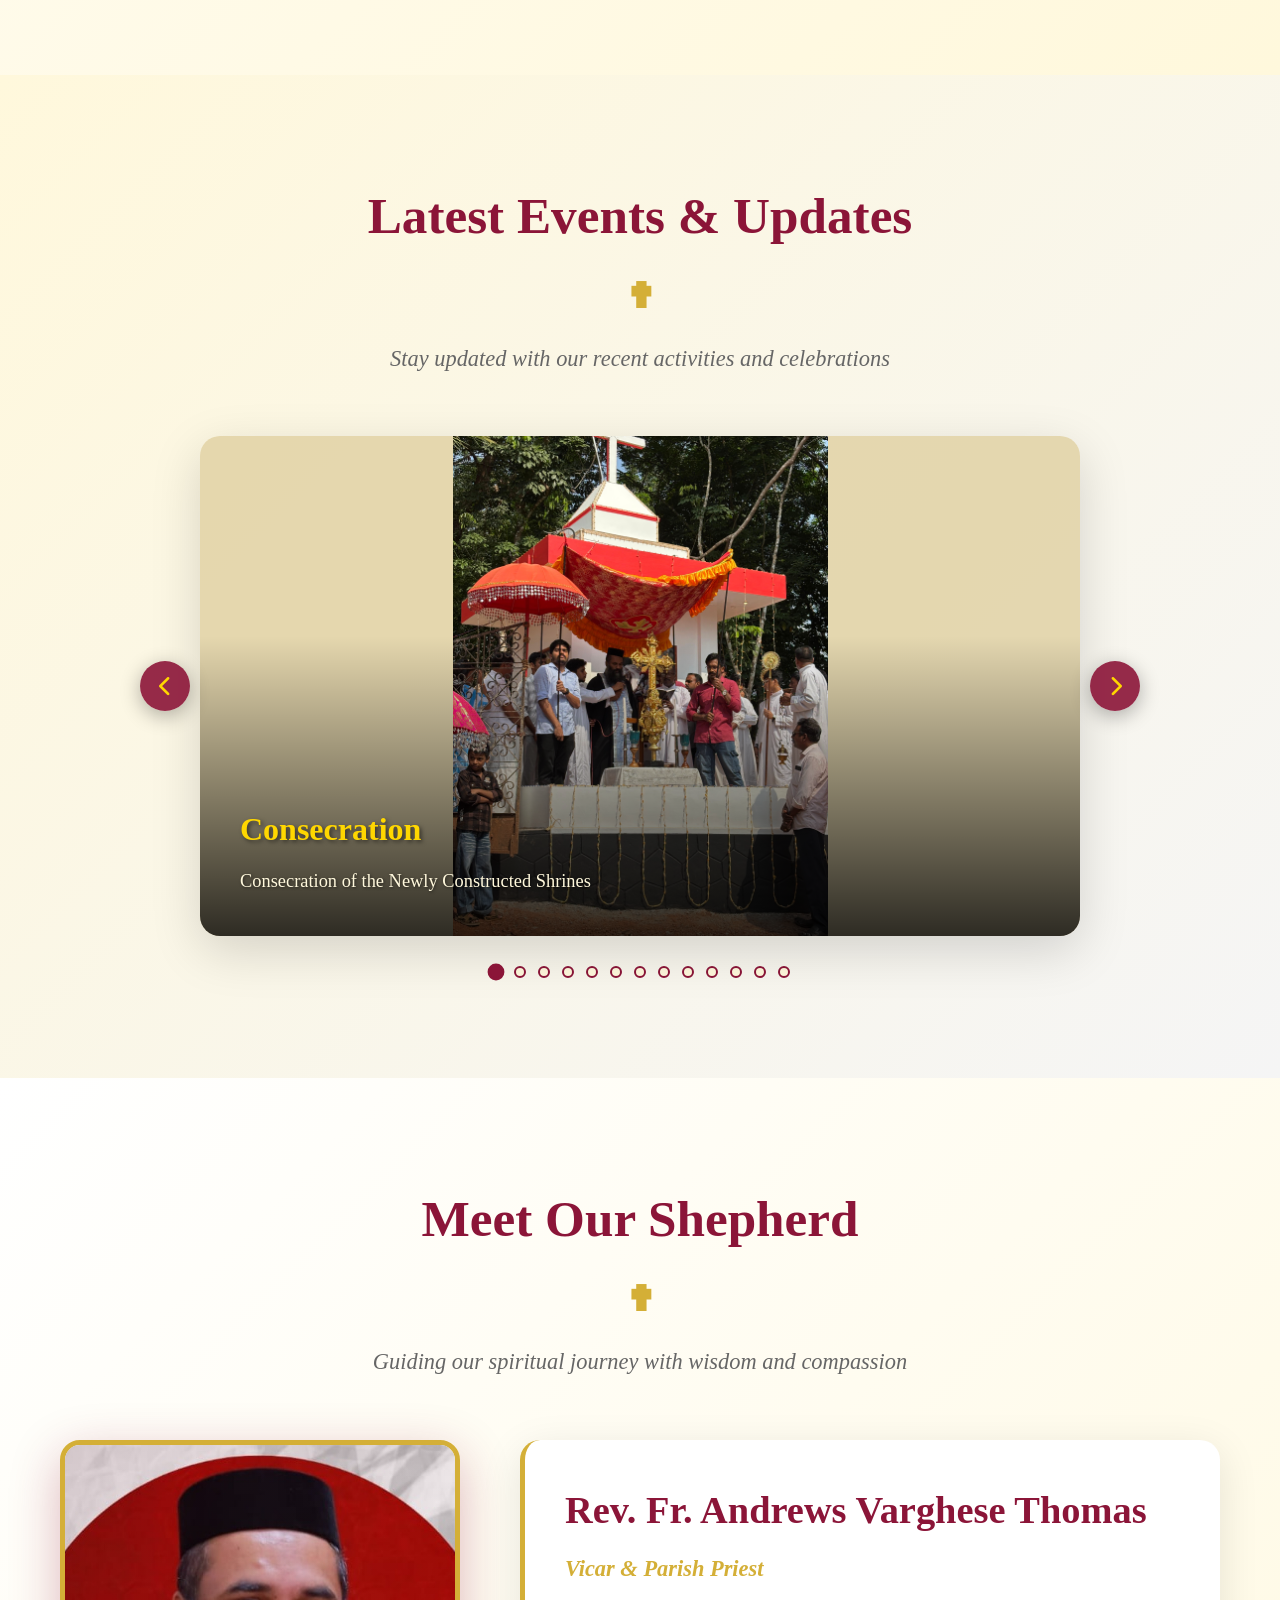
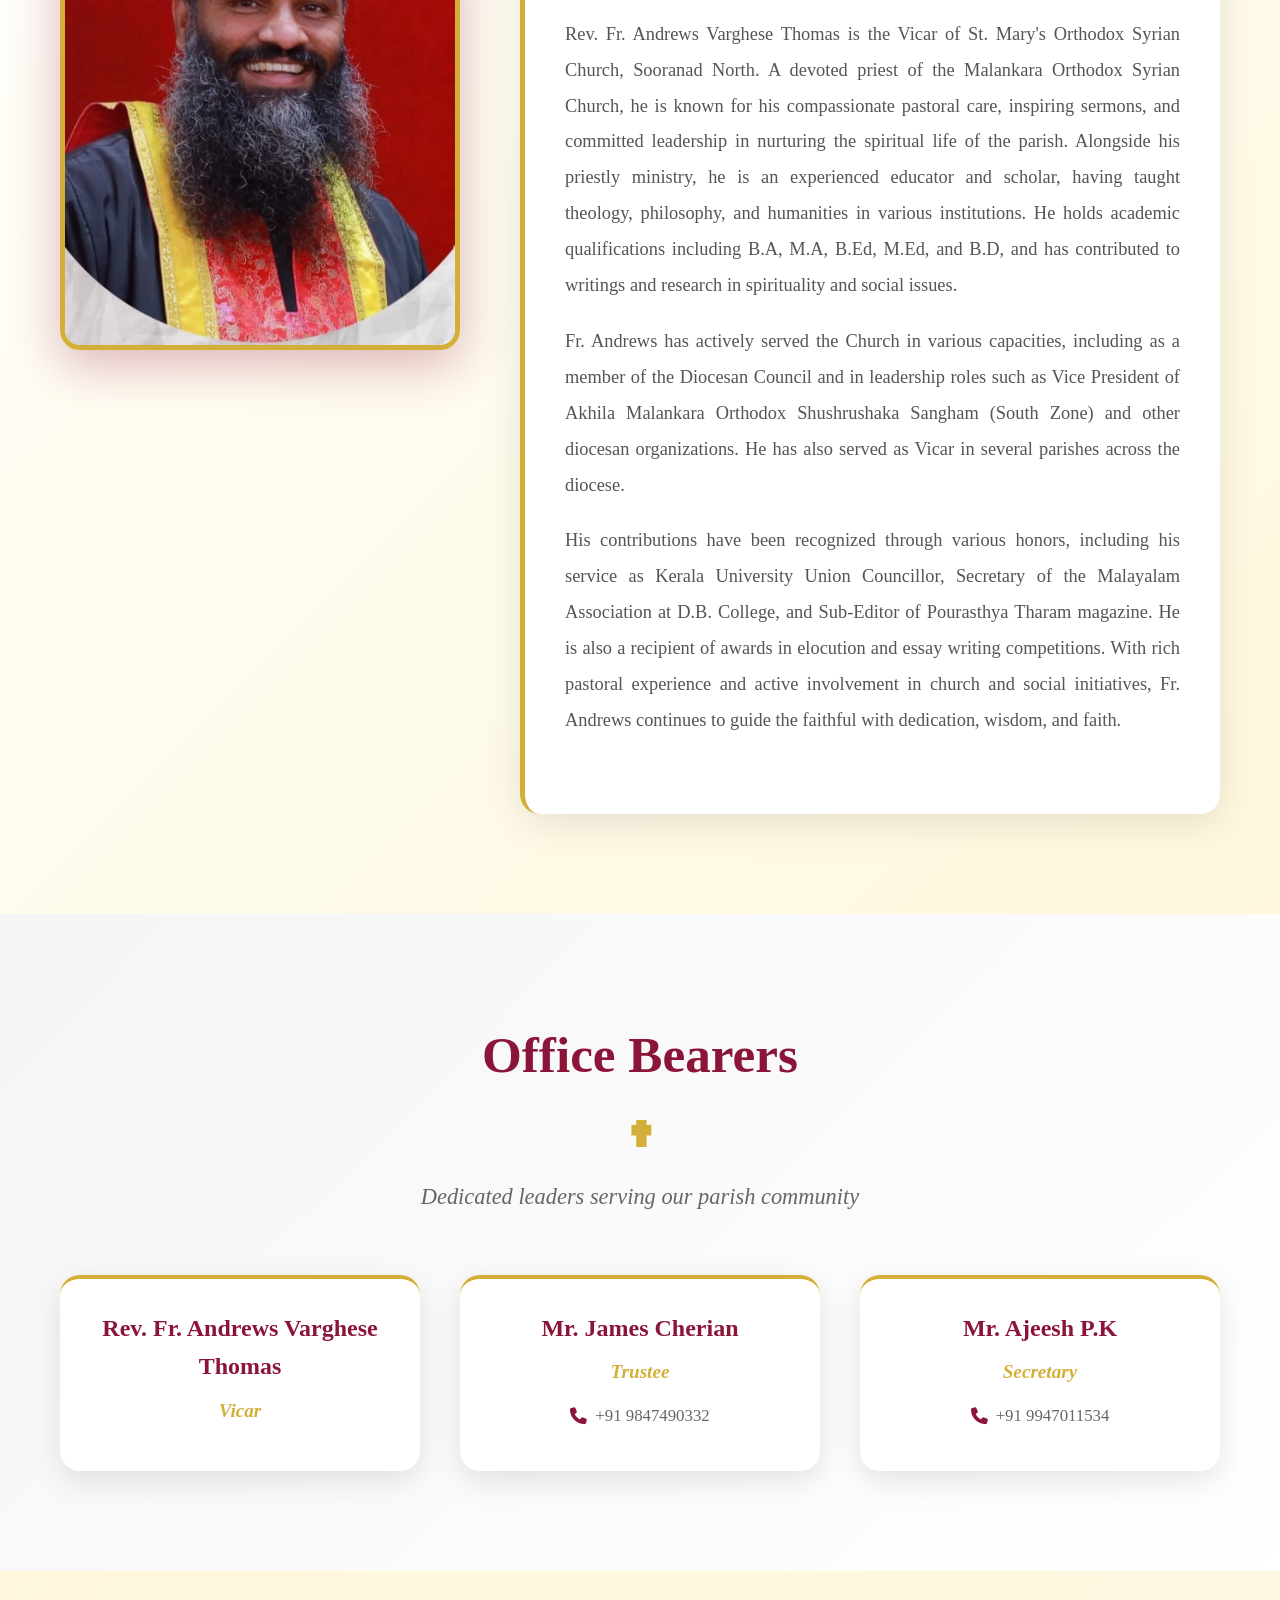
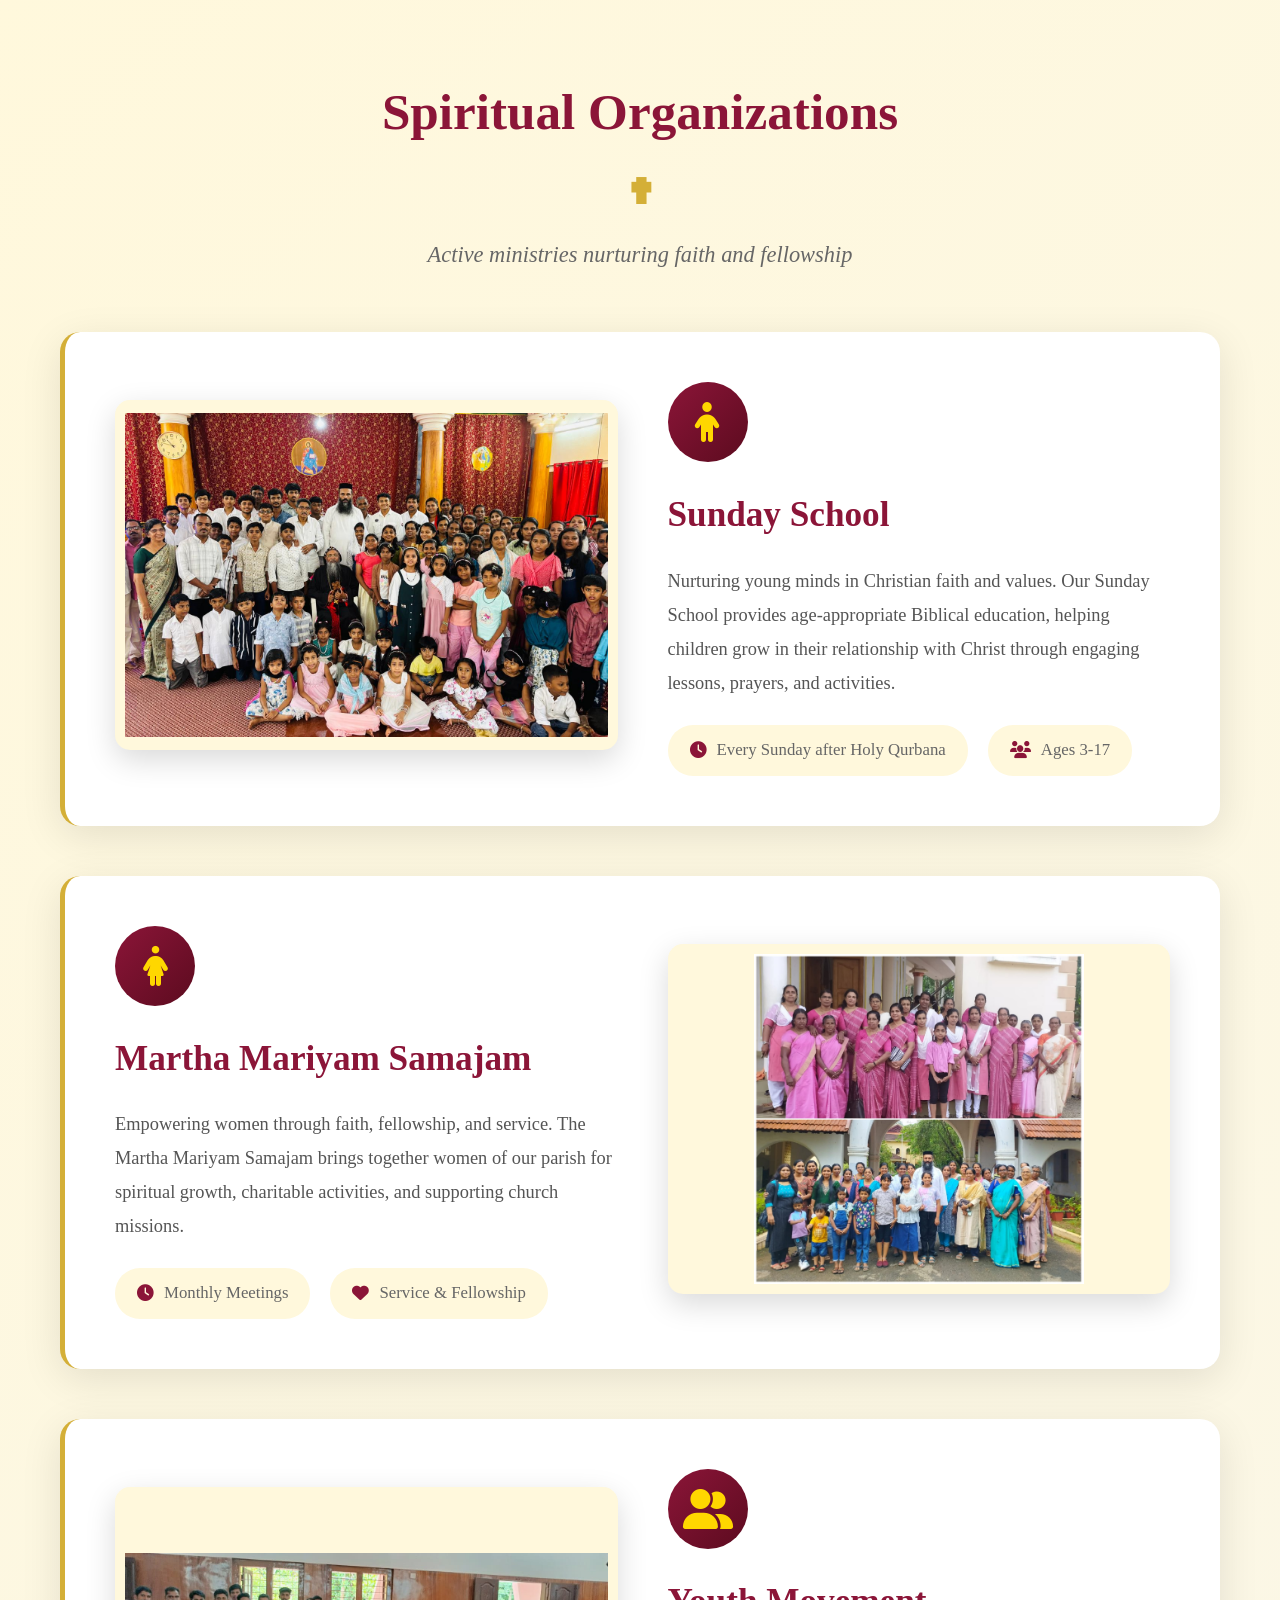
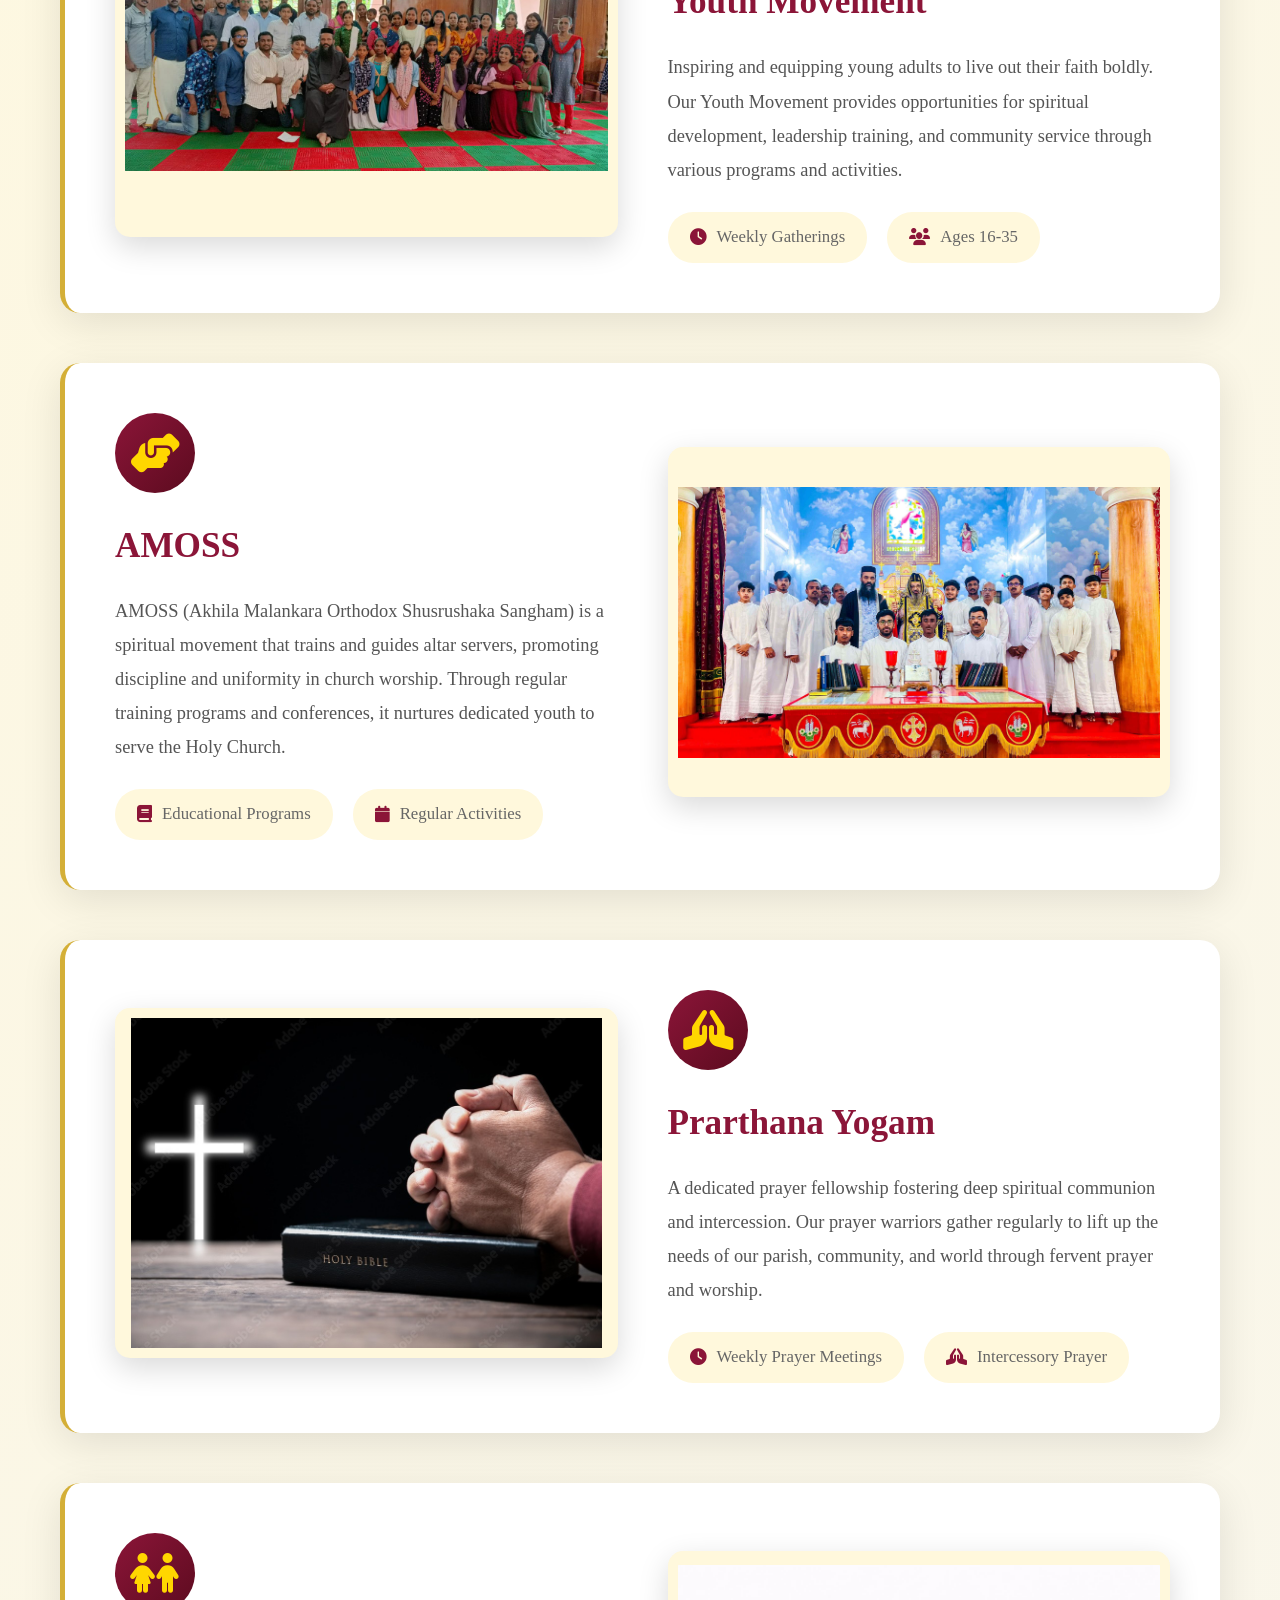
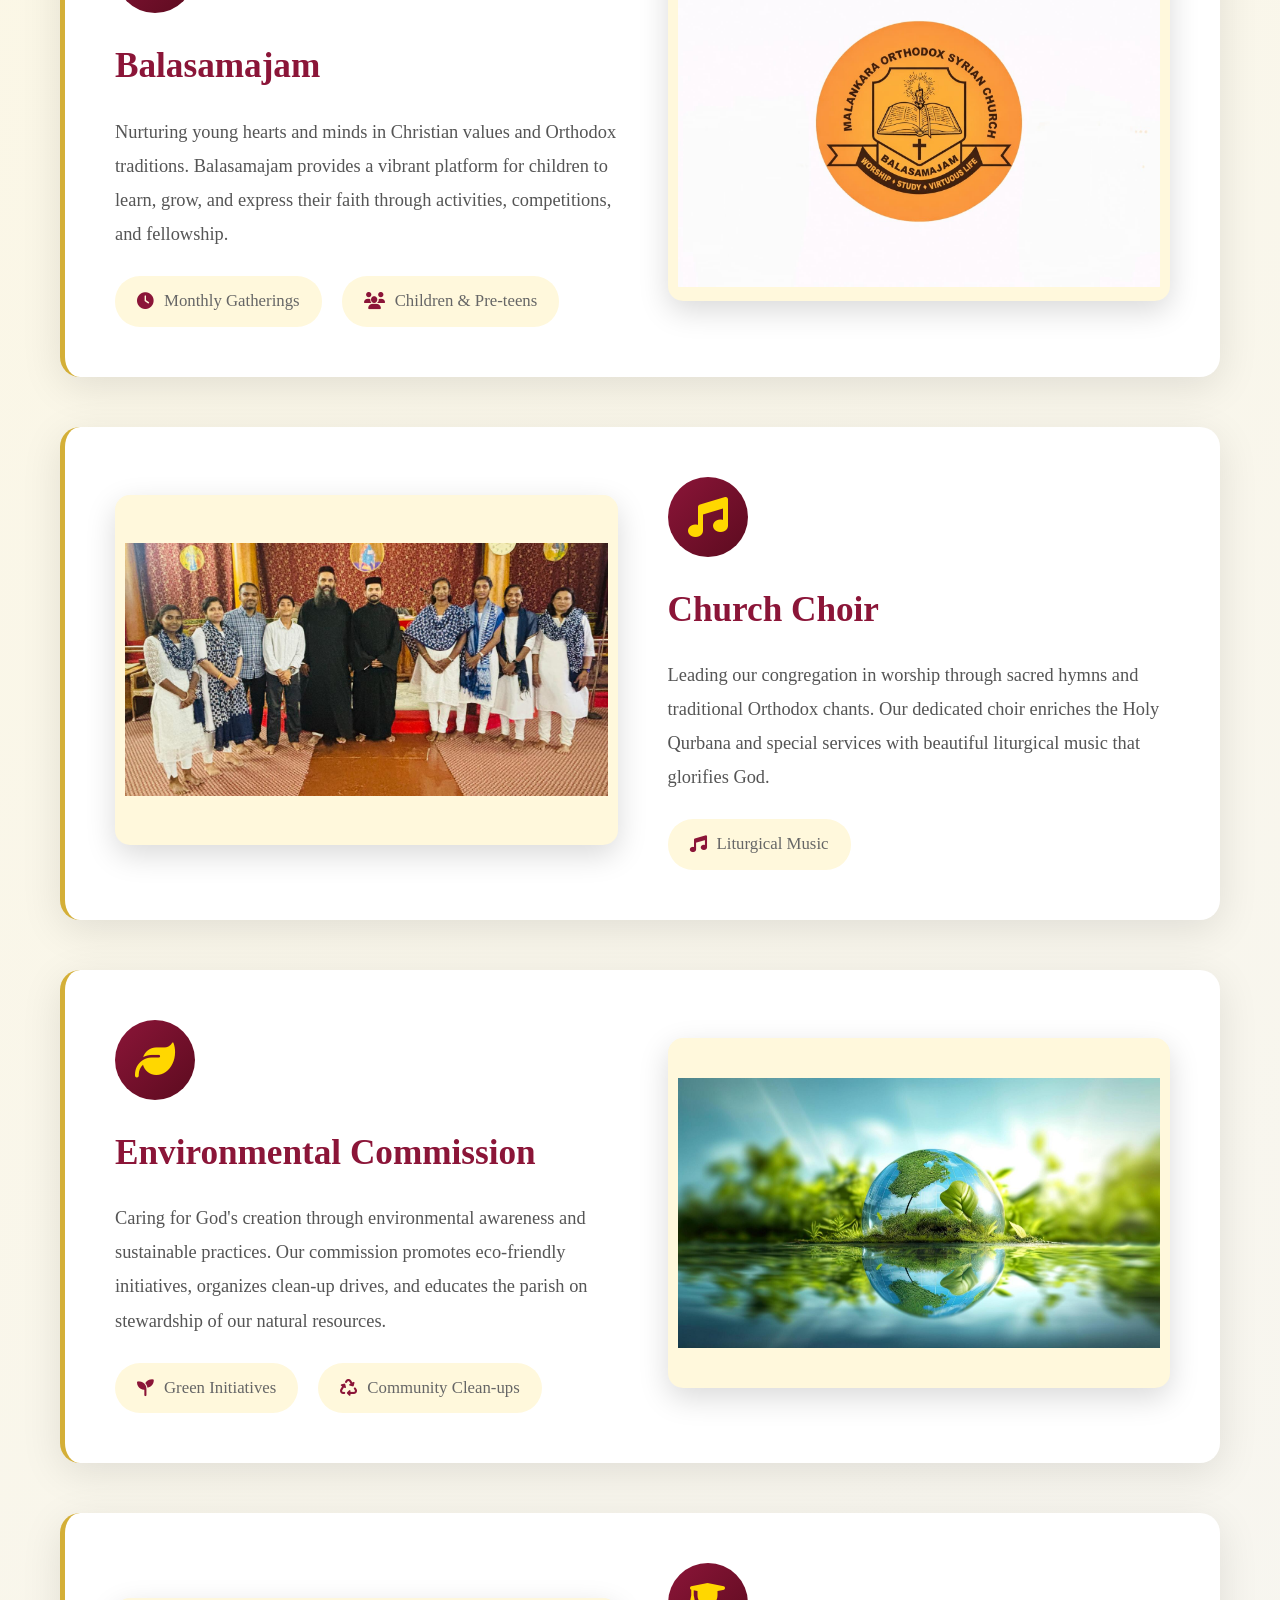
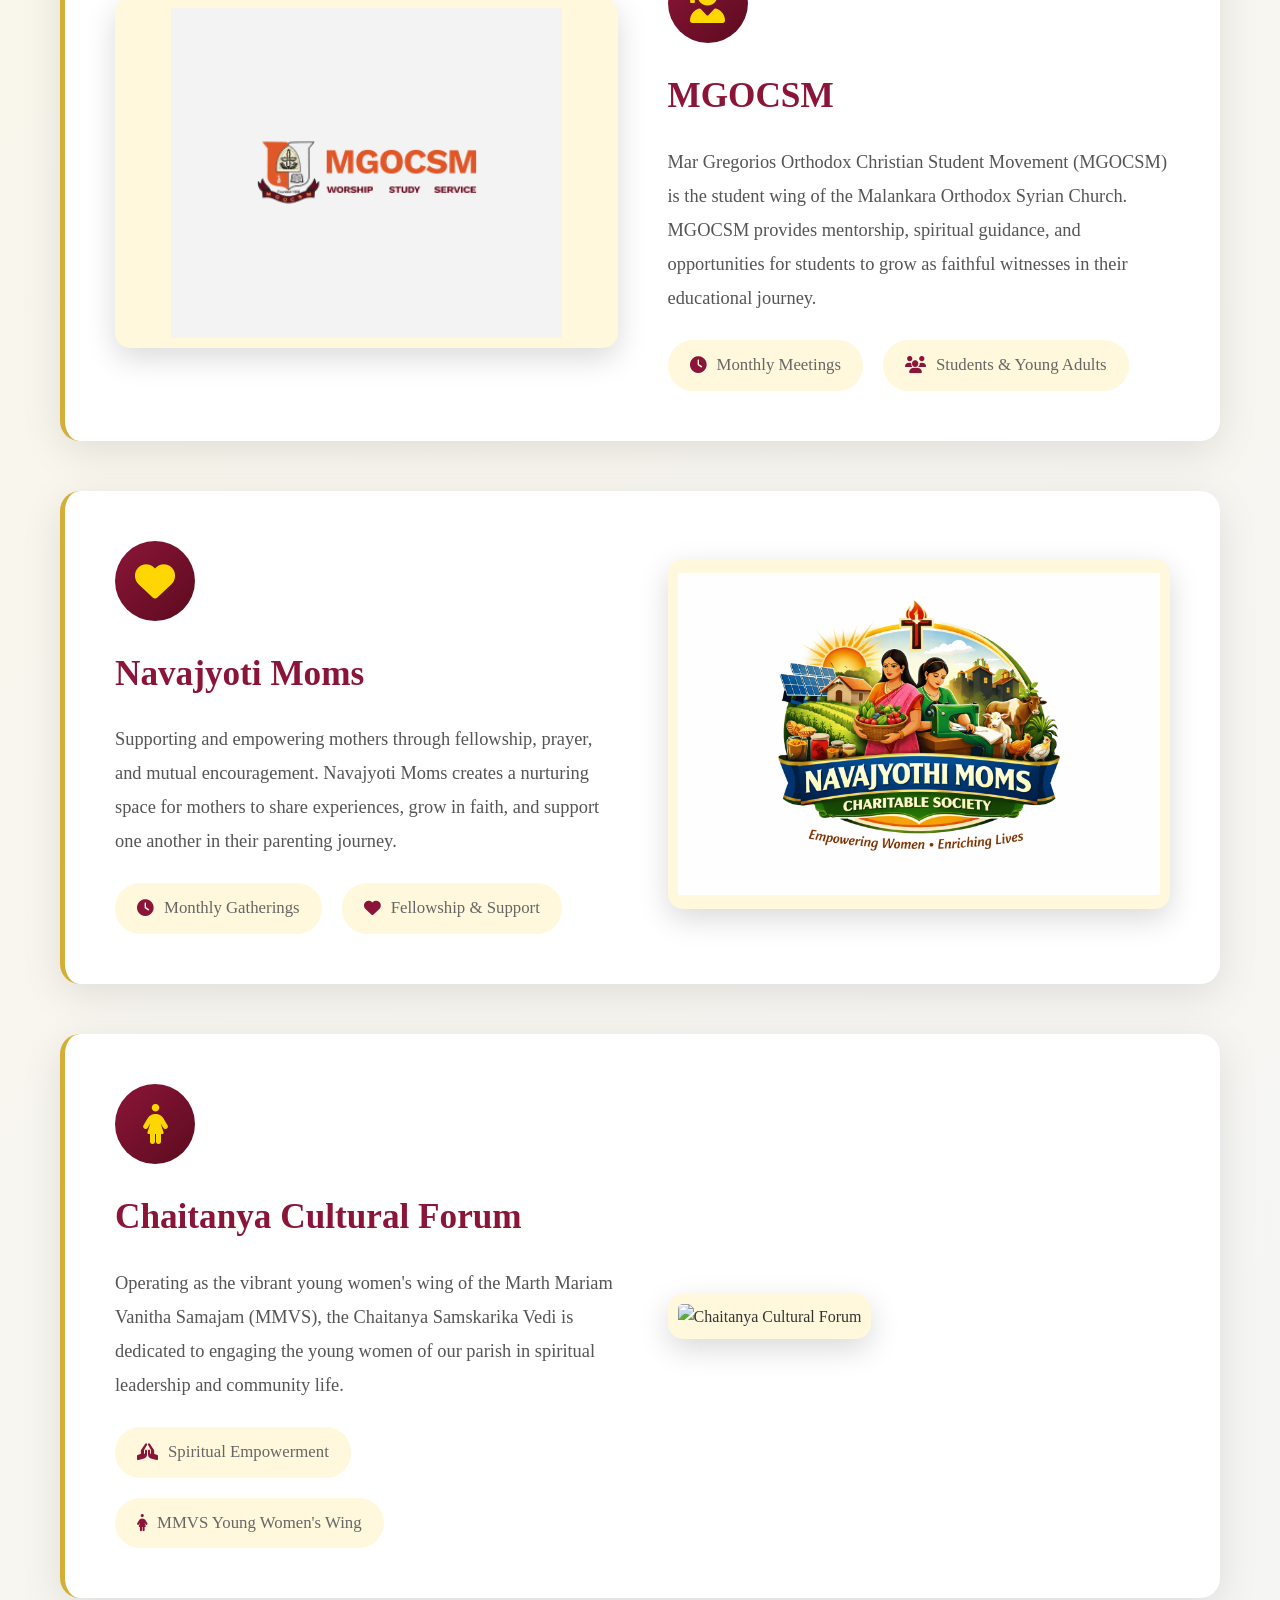
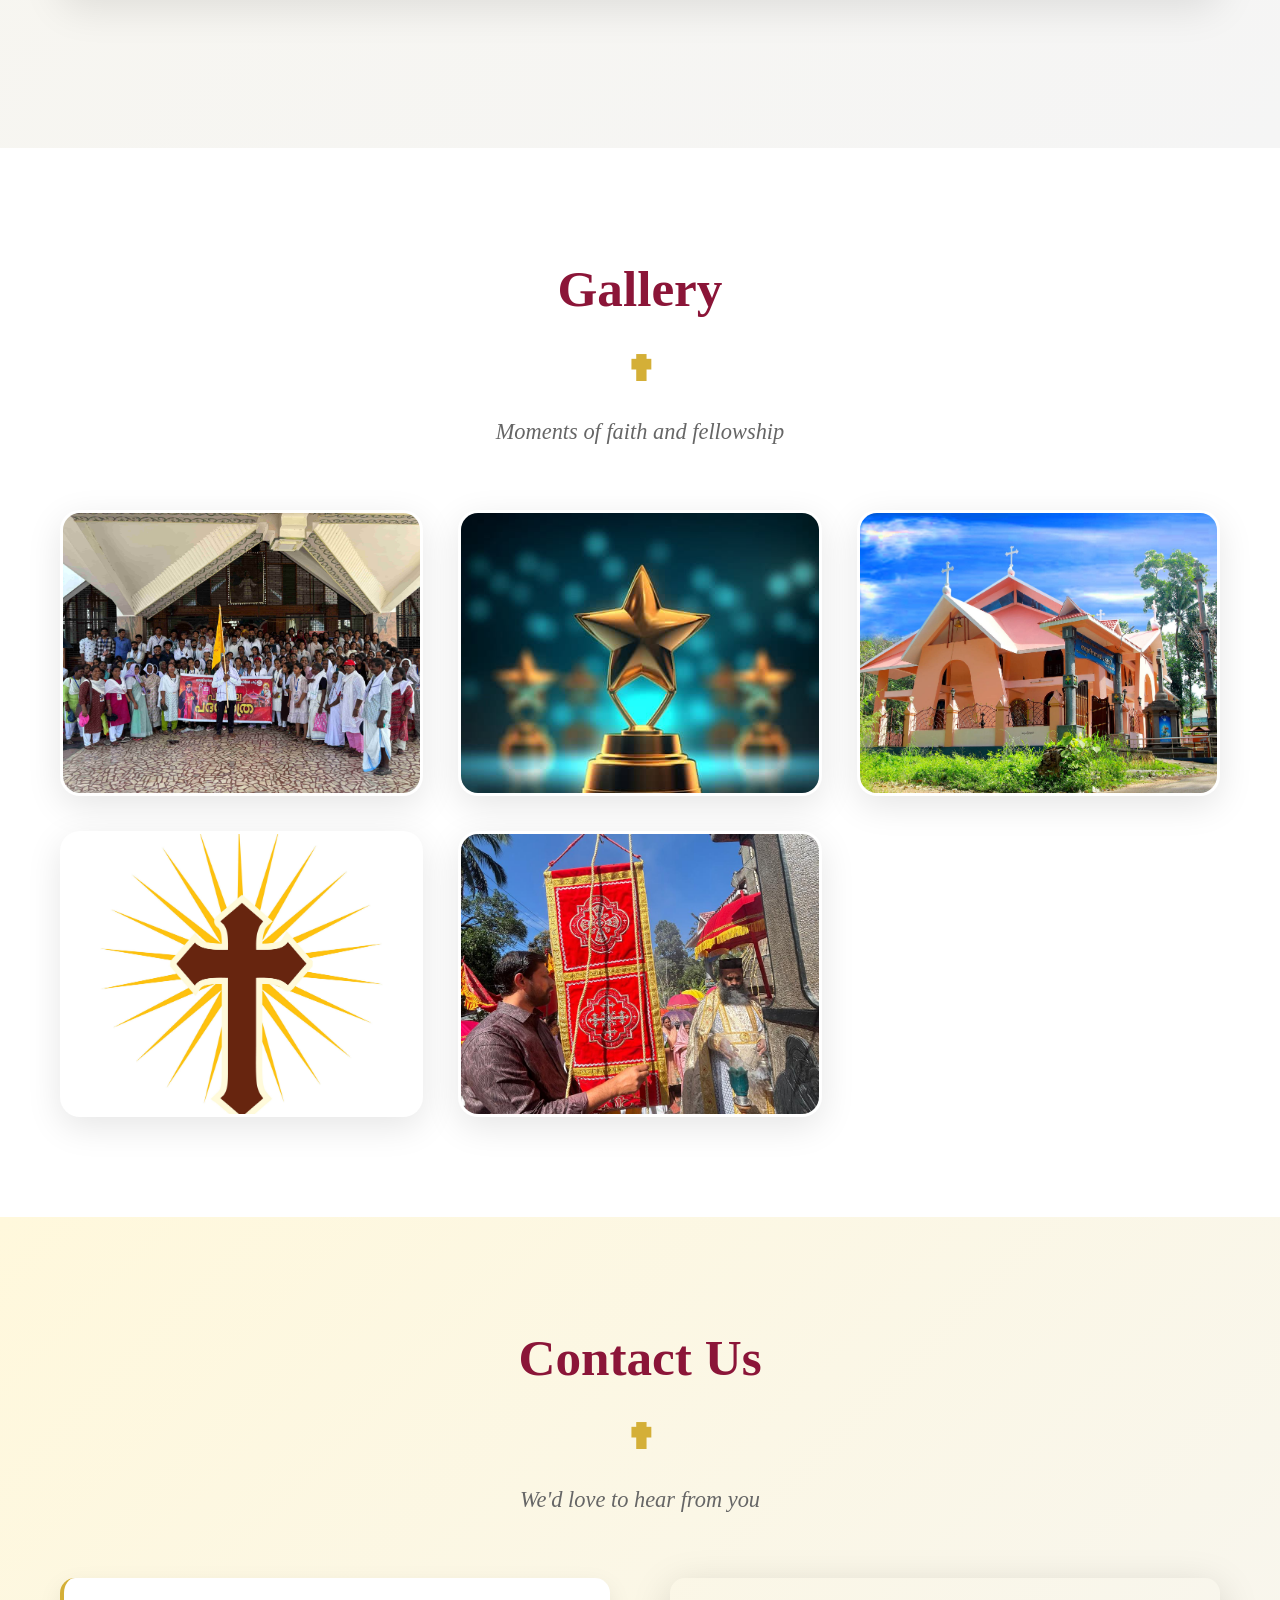
==== commit 5f831299: "Updated the history section" ====
--- a/index.html
+++ b/index.html
@@ -67,6 +67,7 @@
                         <li><a href="#environmental">Environmental Commission</a></li>
                         <li><a href="#mgocsm">MGOCSM</a></li>
                         <li><a href="#navajyoti">Navajyoti Moms</a></li>
+                        <li><a href="#chaitanya">Chaitanya Cultural Forum</a></li>
                     </ul>
                 </li>
                 <li><a href="#gallery" class="nav-link">Gallery</a></li>
@@ -159,22 +160,48 @@
         </div>
     </section>
 
+    
     <!-- Church History Section -->
-    <section id="history" class="section history-section">
-        <div class="container">
-            <h2 class="section-title fade-in">Our Church History</h2>
-            <div class="history-content">
-                <div class="history-image fade-in">
+<section id="history" class="section history-section">
+    <div class="container">
+        <h2 class="section-title fade-in">Our Church History</h2>
+        <p class="section-subtitle fade-in">ഇടവക ചരിത്രം (Church History in Malayalam)</p>
+        
+         <div class="history-image fade-in">
                     <img src="assets/Gallery/Church_images/chur2.jpg" alt="Church History">
-                </div>
-                <div class="history-text fade-in">
-                    <p>The Orthodox faithful residing in and around Sooranad North, particularly near the Government High School and Kannamam Market area, were for many years members of their mother parishes—St. Thomas Orthodox Church and St. Mary's Orthodox Church, Sooranad. Due to the difficulty of travelling long distances to attend Holy Qurbana and other liturgical services, the need for a new parish gradually became evident. A plot of land, adjacent to St. Thomas U.P. School, owned by the Church, was graciously made available. After obtaining the necessary permissions, construction of the new church was initiated by dismantling an old structure within the school premises.</p>
-                    <p>On 22 November 1968, under the leadership Fr. T.G. Geevarghese, the faithful formally entered the church premises. The foundation stone of the church was laid on 28 November 1968. The parish was officially established in January 1969. The consecration ceremonies were completed on 30 and 31 January 1969. Rev. Fr. T. G. Geevarghese was appointed as the first Vicar, and the parish was named St. Mary's Salem Orthodox Syrian Church, Sooranad North. Subsequently, the parish committee and various spiritual organizations were formed. From February 1969 onward, regular Holy Qurbana and worship services were conducted. The parish feast in honour of St. Mary was celebrated annually with great devotion.</p>
-                    <p>Over the years, several priests served the parish, strengthening its spiritual and organizational life. Youth movements, Sunday School activities, and social service initiatives flourished under their guidance. Construction of a new church building commenced on 1 February 2007. In 2008, with the wholehearted support of parishioners, the construction progressed steadily under the leadership of Rev. Fr. Solu Koshy Raju. The consecration of the renovated church was solemnly conducted on 28 and 29 January 2011 in the presence of revered bishops and clergy. Today, St. Mary's Orthodox Syrian Church, Sooranad North, stands as a spiritually vibrant and structurally strong parish, faithfully preserving Orthodox tradition while actively engaging in worship, service, and community life.</p>
-                </div>
-            </div>
-        </div>
-    </section>
+        </div>
+
+        <div class="history-images-grid">
+            <div class="history-doc-card fade-in">
+                <img src="assets/hist1.jpeg" alt="Church History Page 1">
+                <p class="doc-caption">Page 1</p>
+            </div>
+            
+            <div class="history-doc-card fade-in">
+                <img src="assets/hist2.jpeg" alt="Church History Page 2">
+                <p class="doc-caption">Page 2</p>
+            </div>
+            
+            <div class="history-doc-card fade-in">
+                <img src="assets/hist3.jpeg" alt="Church History Page 3">
+                <p class="doc-caption">Page 3</p>
+            </div>
+            
+            <div class="history-doc-card fade-in">
+                <img src="assets/hist4.jpeg" alt="Church History Page 4">
+                <p class="doc-caption">Page 4</p>
+            </div>
+            <!-- Add more pages as needed -->
+        </div>
+
+        
+        <p class="history-note fade-in">
+            <i class="fas fa-info-circle"></i> 
+            സഭയുടെ വിശദമായ ചരിത്രം മാസികയിൽ നിന്ന് 
+            (Detailed church history from our magazine)
+        </p>
+    </div>
+</section>
 
     <!-- Latest Events & Updates Section -->
     <section id="latest-events" class="section events-slider-section">
@@ -501,6 +528,22 @@
                     <img src="assets/mom.png" alt="Navajyoti Moms">
                 </div>
             </div>
+
+            <div id="chaitanya" class="org-card fade-in">
+                <div class="org-content">
+                    <div class="org-icon"><i class="fas fa-person-dress"></i></div>
+                    <h3>Chaitanya Cultural Forum</h3>
+                    <p>Operating as the vibrant young women's wing of the Marth Mariam Vanitha Samajam (MMVS), the Chaitanya Samskarika Vedi is dedicated to engaging the young women of our parish in spiritual leadership and community life.</p>
+                    <div class="org-details">
+                        <span><i class="fas fa-praying-hands""></i>Spiritual Empowerment</span>
+                        <span><i class="fas fa-female"></i> MMVS Young Women's Wing</span>
+                    </div>
+                </div>
+                <div class="org-image">
+                    <img src="assets/chaitanya.png" alt="Chaitanya Cultural Forum">
+                </div>
+            </div>
+
         </div>
     </section>
 
--- a/css/styles.css
+++ b/css/styles.css
@@ -434,22 +434,76 @@
     background: linear-gradient(135deg, var(--white) 0%, var(--cream) 100%);
 }
 
-.history-content {
+/* History Images Grid */
+.history-images-grid {
     display: grid;
-    grid-template-columns: 1fr 1fr;
-    gap: 60px;
-    align-items: center;
+    grid-template-columns: repeat(auto-fit, minmax(300px, 1fr));
+    gap: 30px;
     margin-top: 50px;
 }
 
+.history-doc-card {
+    background: var(--white);
+    padding: 15px;
+    border-radius: 15px;
+    box-shadow: 0 10px 30px rgba(0, 0, 0, 0.1);
+    transition: var(--transition);
+    cursor: pointer;
+}
+
+.history-doc-card:hover {
+    transform: translateY(-10px);
+    box-shadow: 0 15px 40px rgba(139, 21, 56, 0.2);
+}
+
+.history-doc-card img {
+    width: 100%;
+    height: auto;
+    border-radius: 10px;
+    box-shadow: 0 5px 15px rgba(0, 0, 0, 0.1);
+}
+
+.doc-caption {
+    text-align: center;
+    margin-top: 12px;
+    font-size: 1rem;
+    color: var(--primary-burgundy);
+    font-weight: 600;
+}
+
+.history-note {
+    text-align: center;
+    font-size: 1.1rem;
+    color: #666;
+    margin-top: 40px;
+    padding: 20px;
+    background: var(--cream);
+    border-radius: 10px;
+    border-left: 4px solid var(--secondary-gold);
+}
+
+.history-note i {
+    color: var(--primary-burgundy);
+    margin-right: 8px;
+}
+
+/* Mobile */
+@media (max-width: 600px) {
+    .history-images-grid {
+        grid-template-columns: 1fr;
+        gap: 20px;
+    }
+}
+
 .history-image img {
     width: 100%;
-    height: 700px;
-    object-fit: cover;
+    height: 500px;
+    object-fit: contain;
+    object-position: center;
     border-radius: 15px;
-    box-shadow: 0 15px 50px rgba(0, 0, 0, 0.2);
-}
-
+    box-shadow: 0 10px 30px rgba(0, 0, 0, 0.15);
+    background: var(--cream);
+}
 .history-text p {
     font-size: 1.15rem;
     line-height: 1.95;
@@ -506,8 +560,10 @@
 .event-slide-image img {
     width: 100%;
     height: 100%;
-    object-fit: cover;
+    object-fit: contain;
+    object-position: center;
     display: block;
+    background: #dfce9fc5;
 }
 
 .event-slide-image::after {
@@ -1496,10 +1552,8 @@
     }
 
     .history-image img {
-        width: 100%;
-        height: auto;
-        aspect-ratio: 4 / 3;
-        object-fit: cover;
+        height: 350px;
+        object-fit: contain;
     }
 
     .vicar-content {
@@ -1688,8 +1742,8 @@
     }
 
     .history-image img {
-        height: auto;
-        aspect-ratio: 4 / 3;
+        height: 280px;
+        object-fit: contain;
     }
 
     .history-text p {
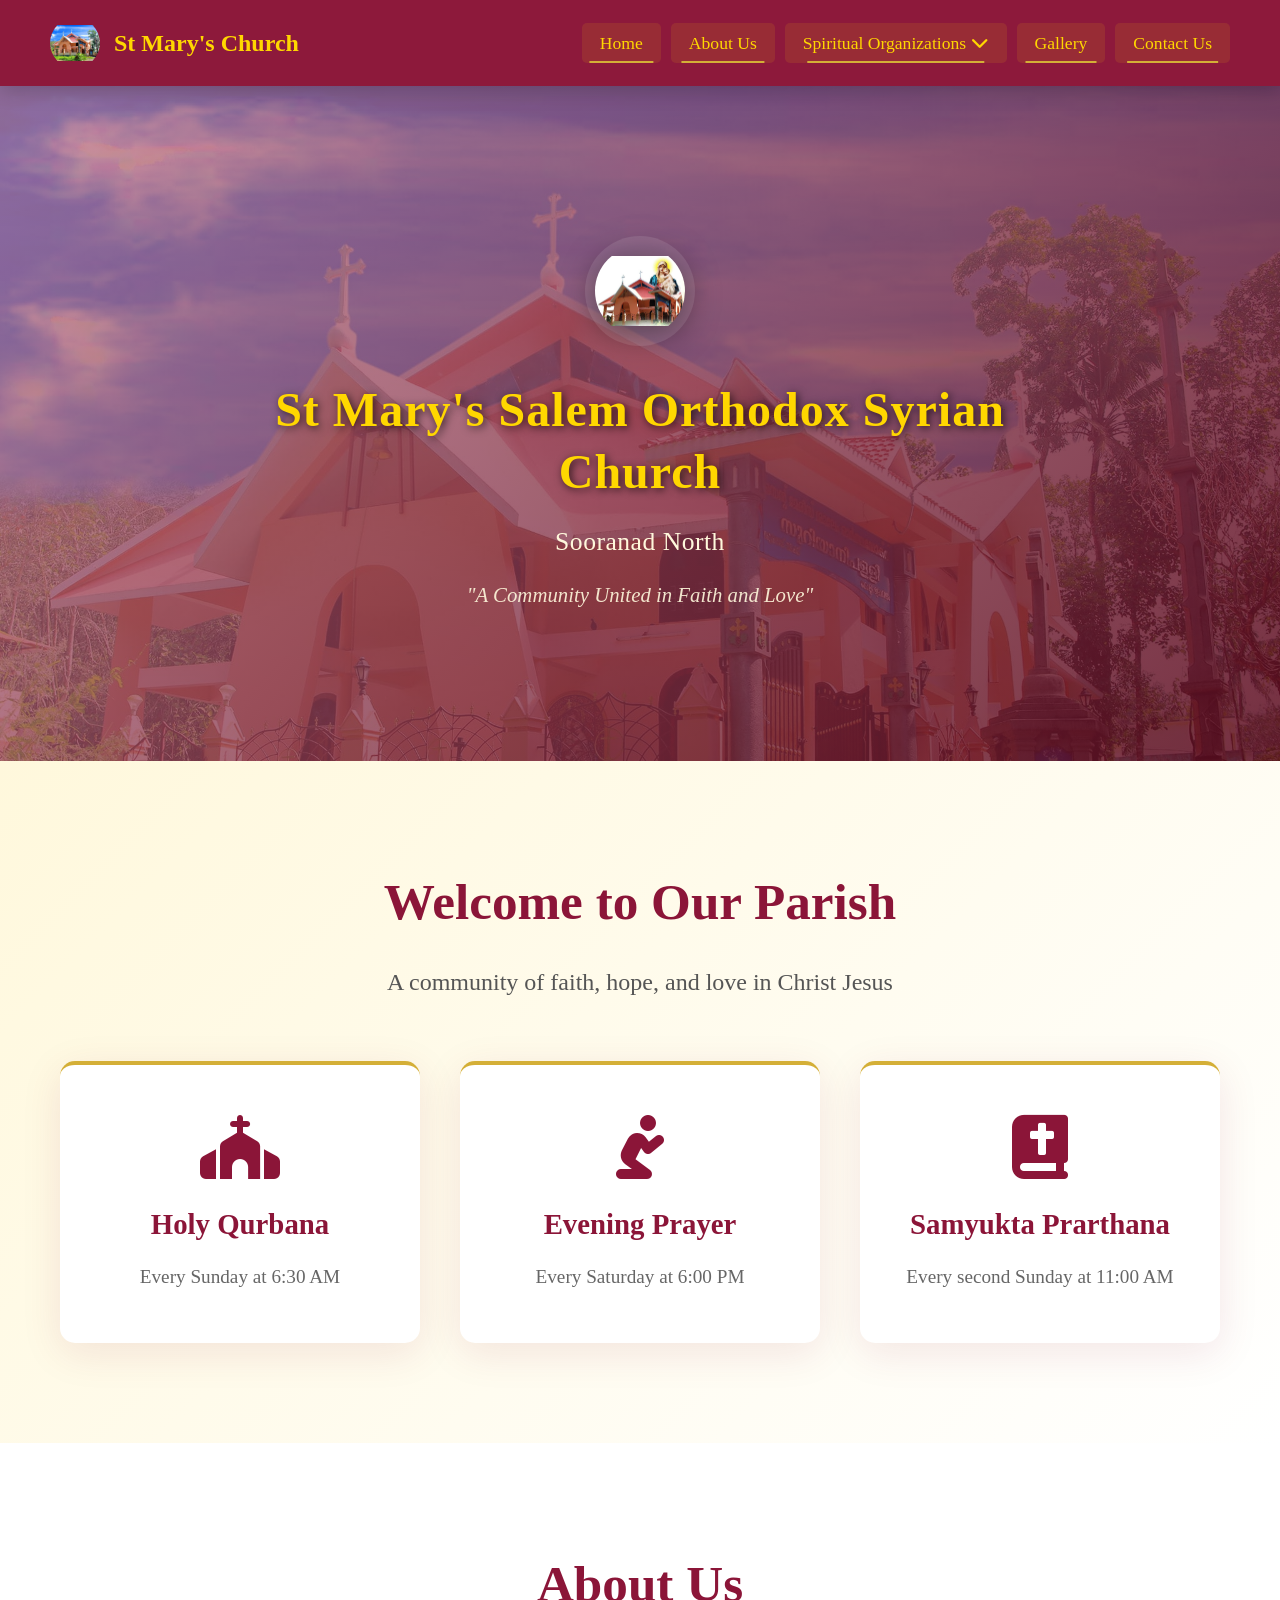
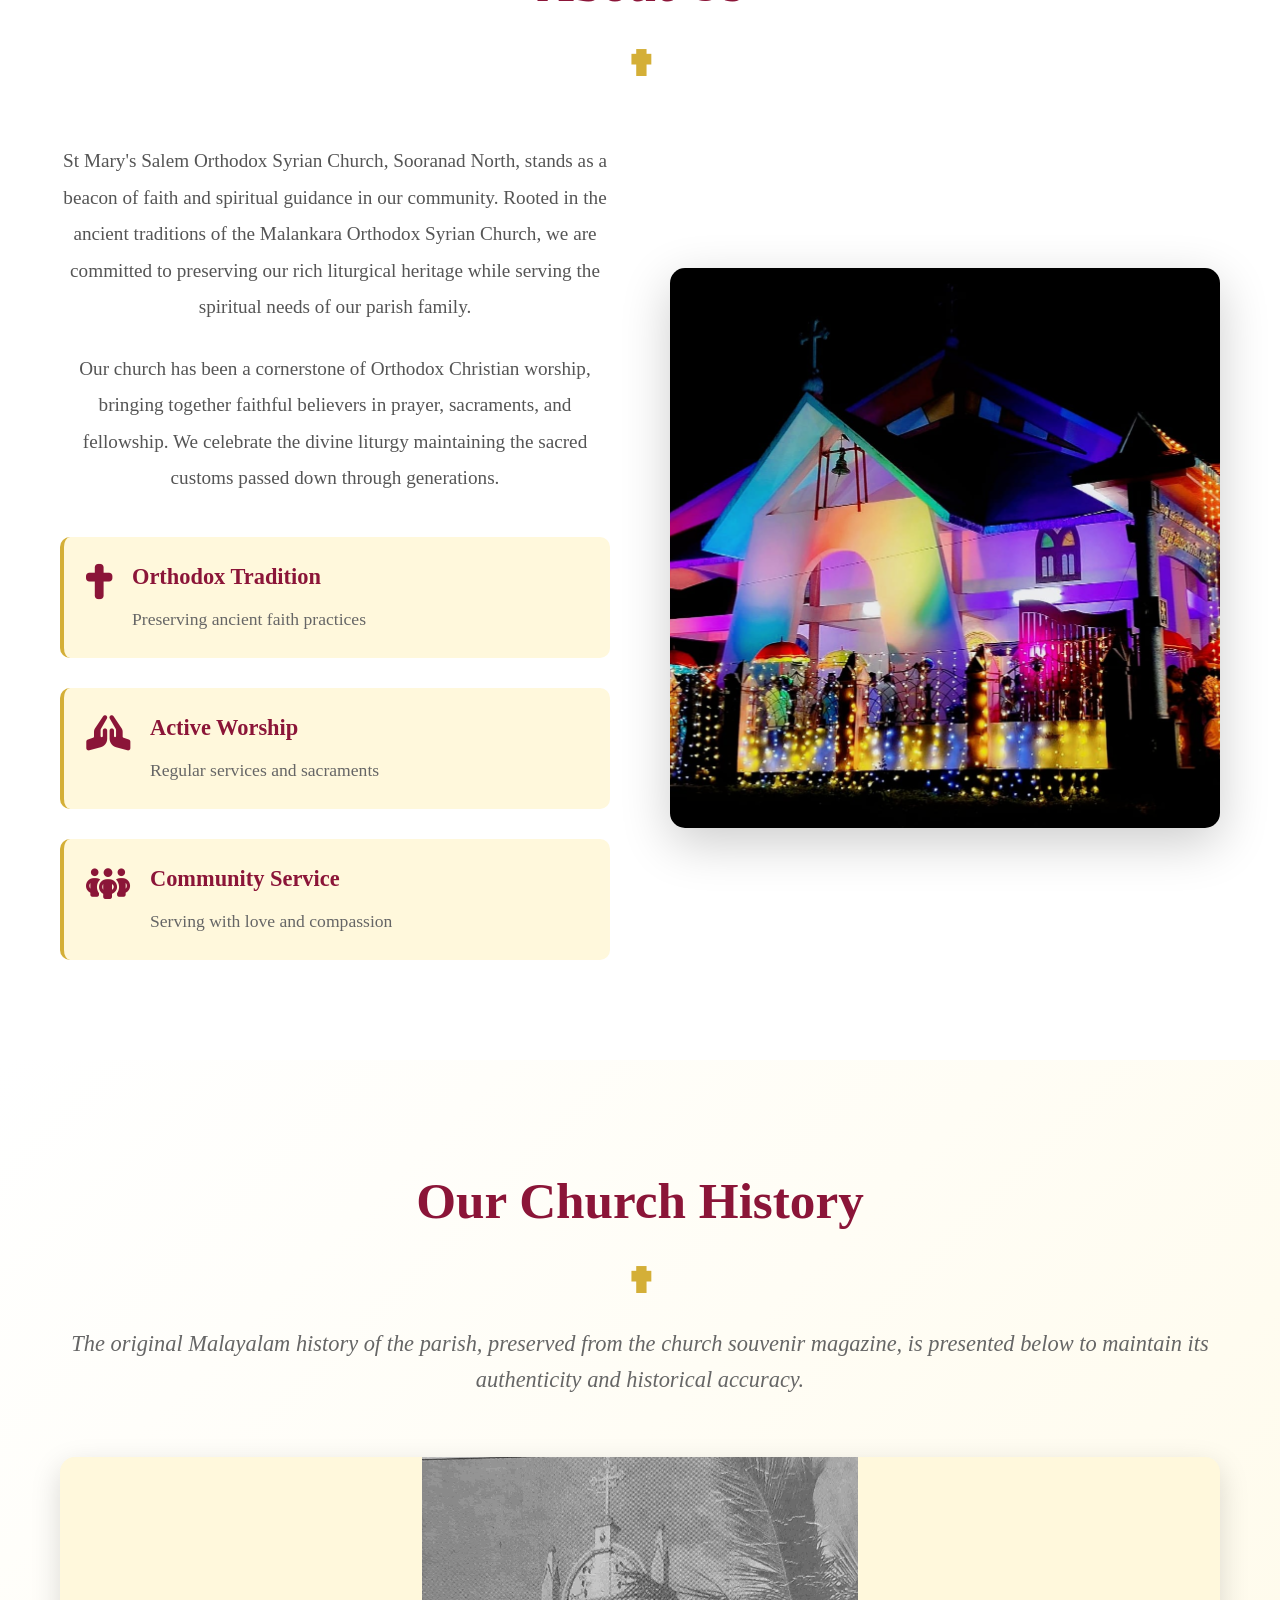
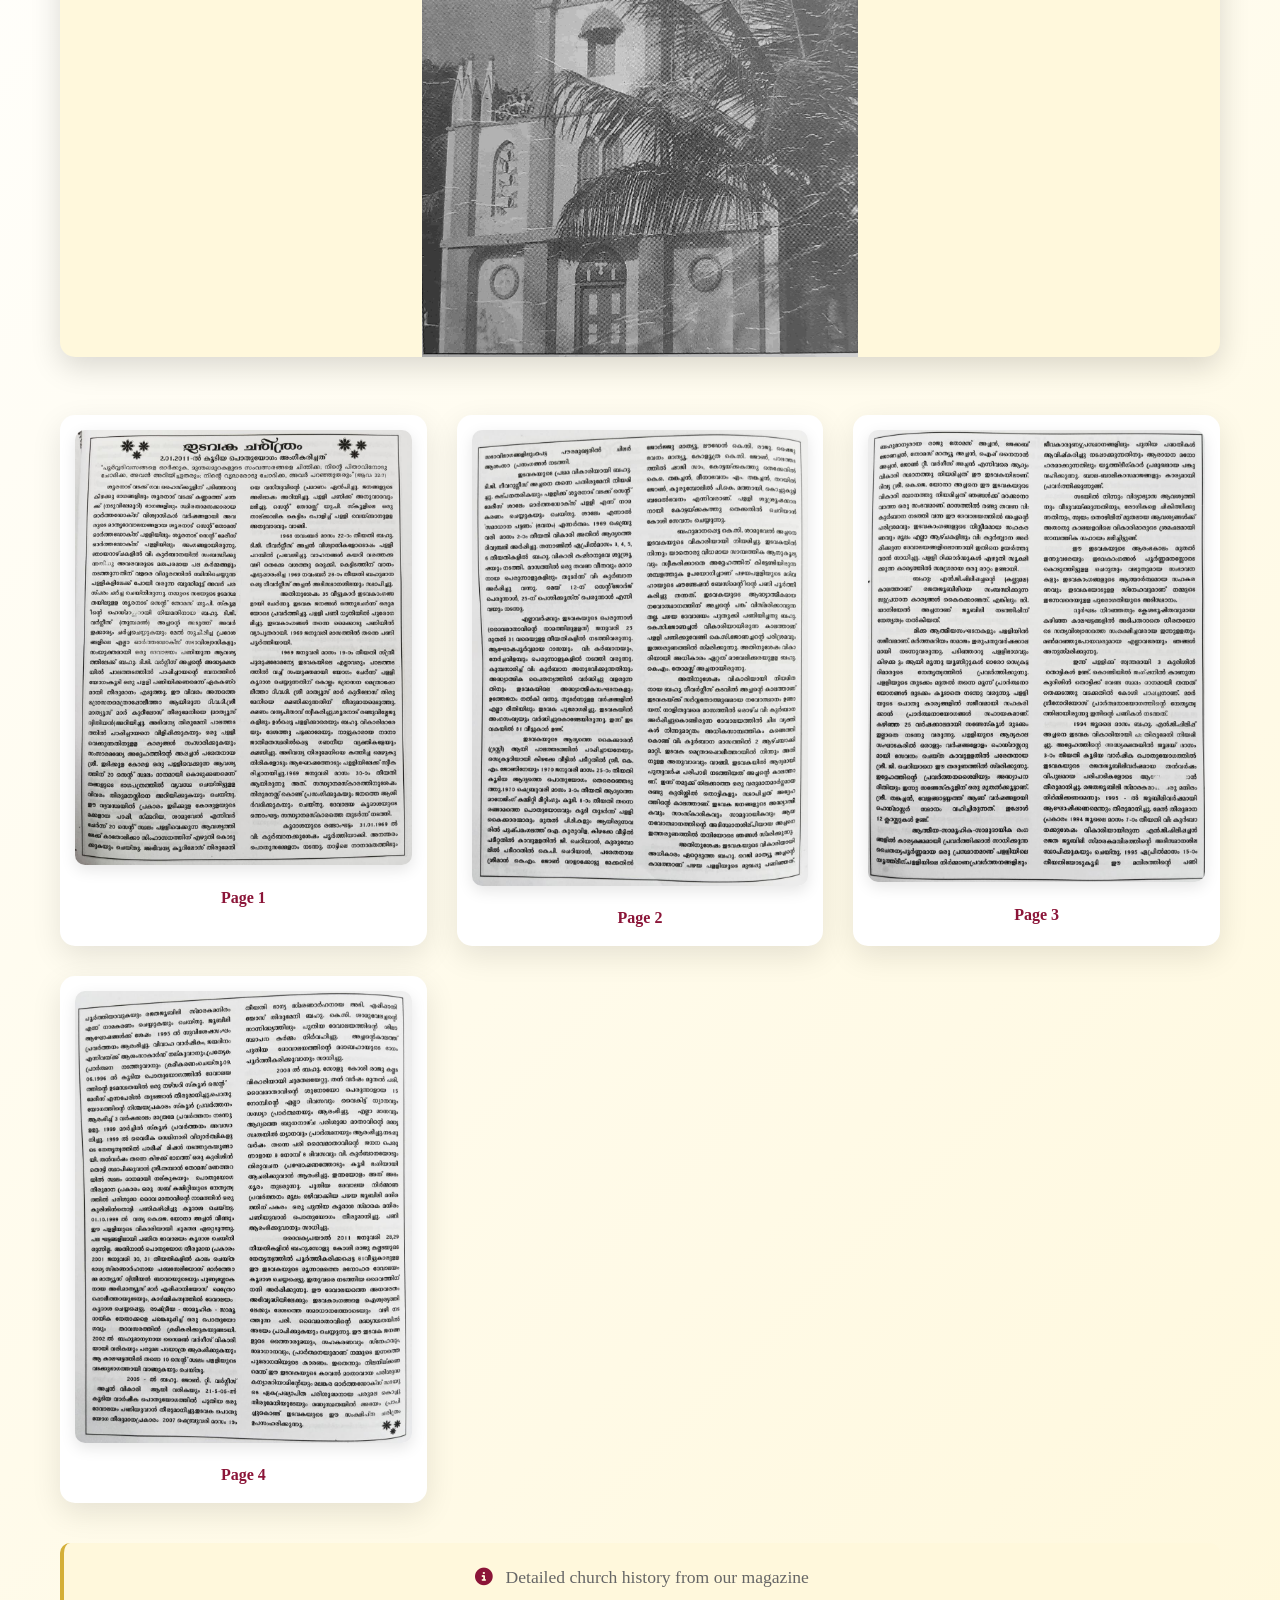
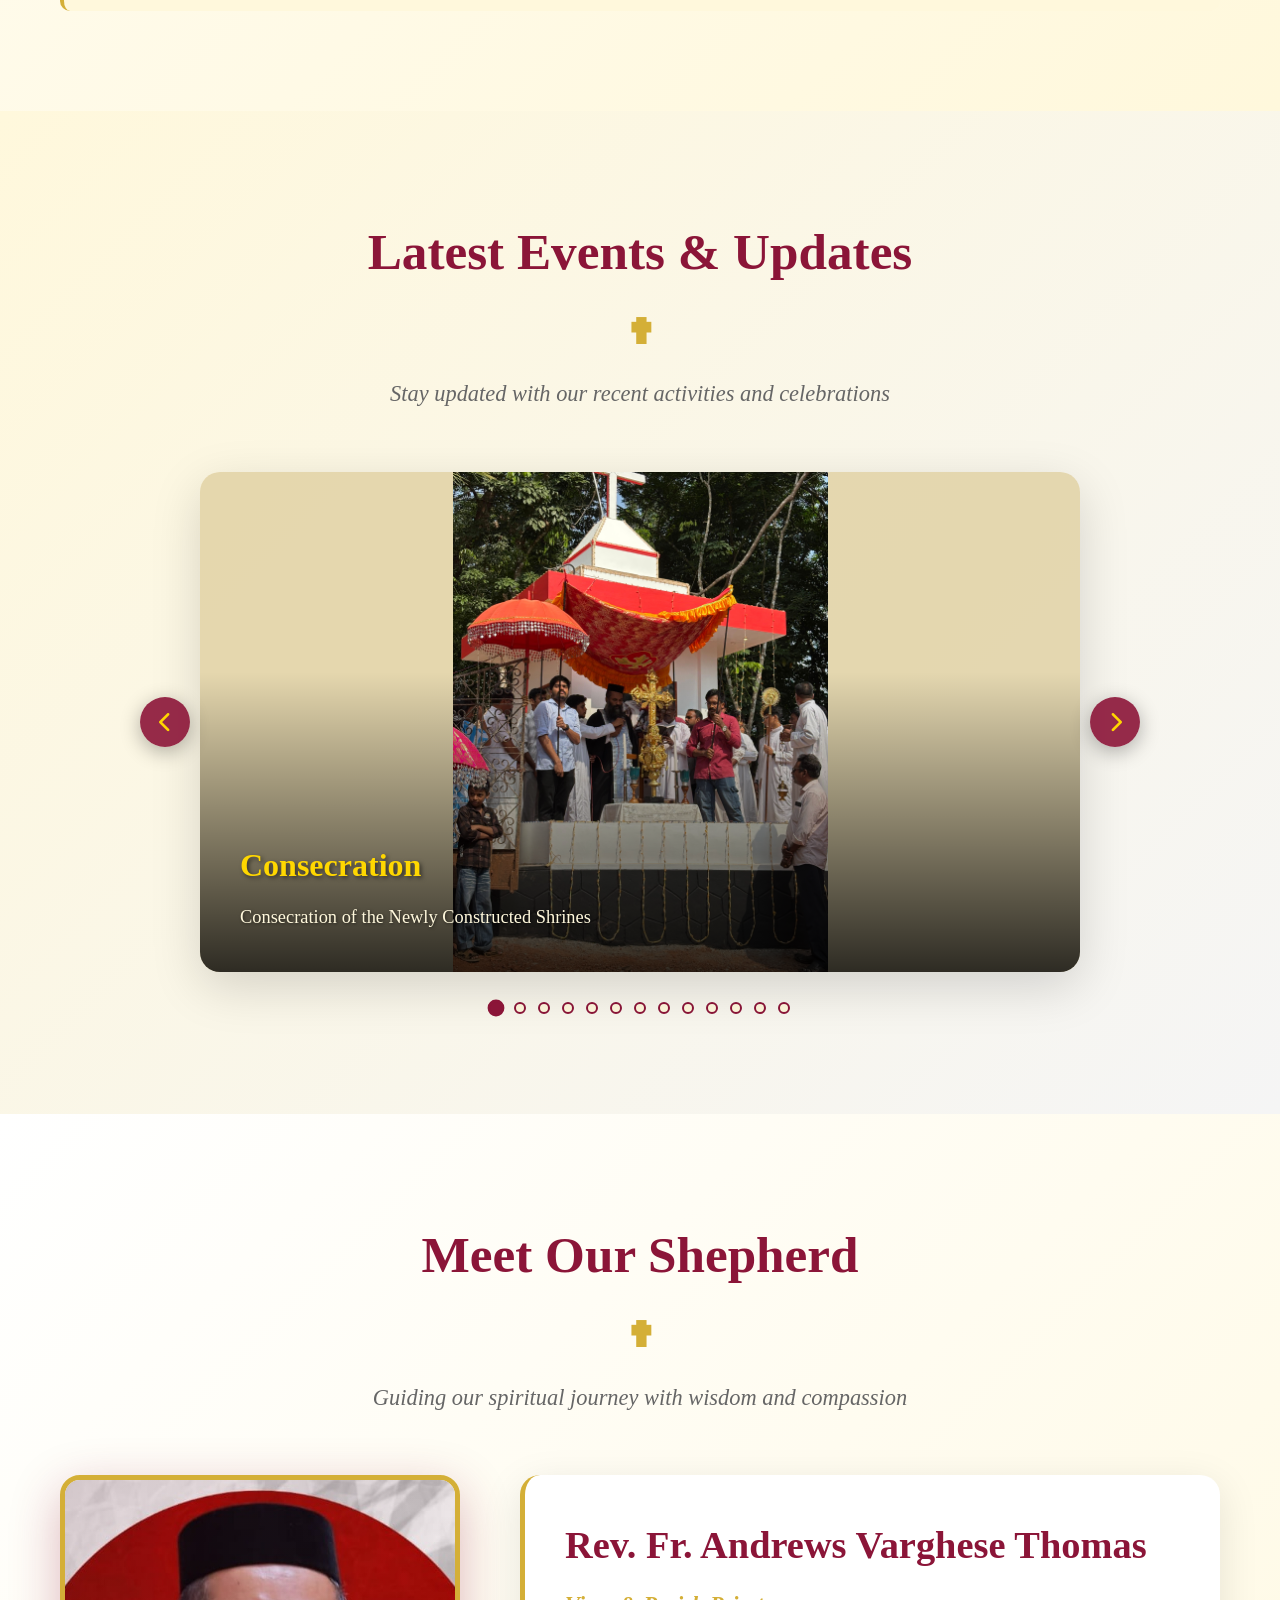
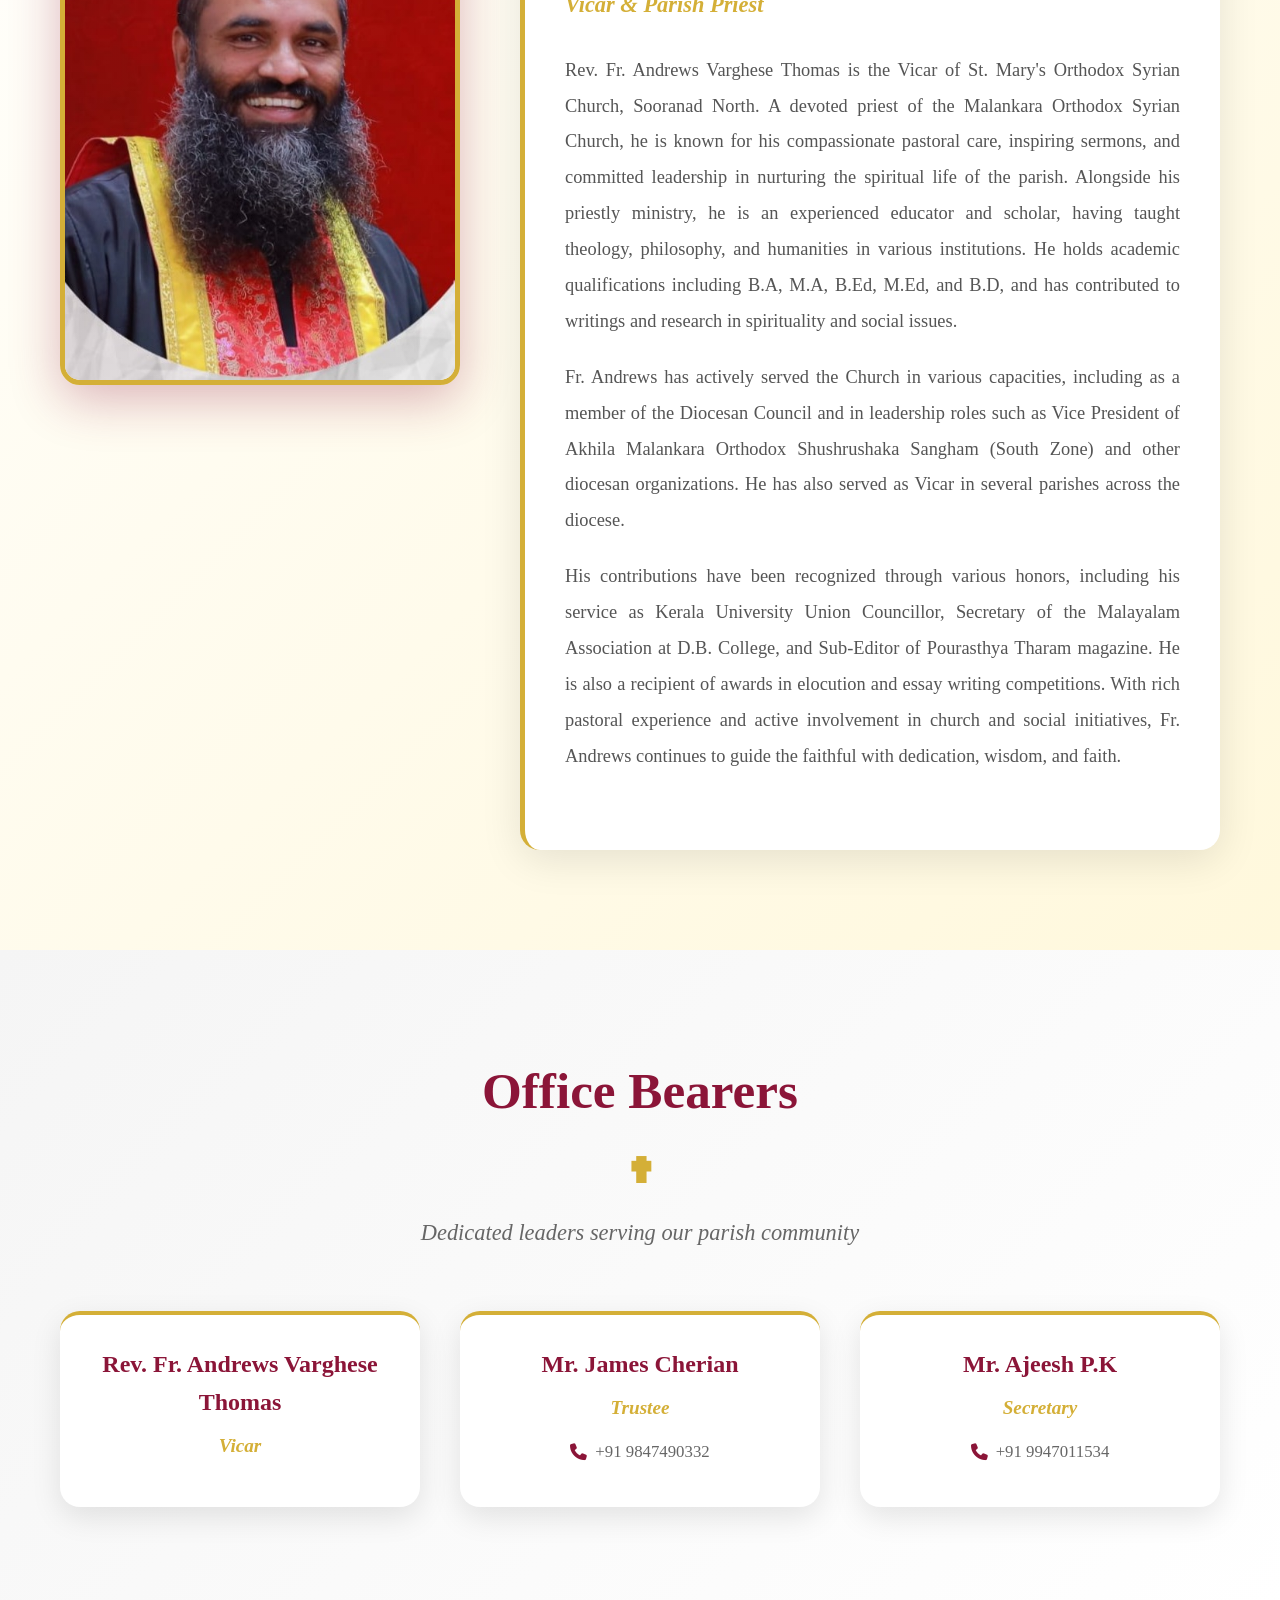
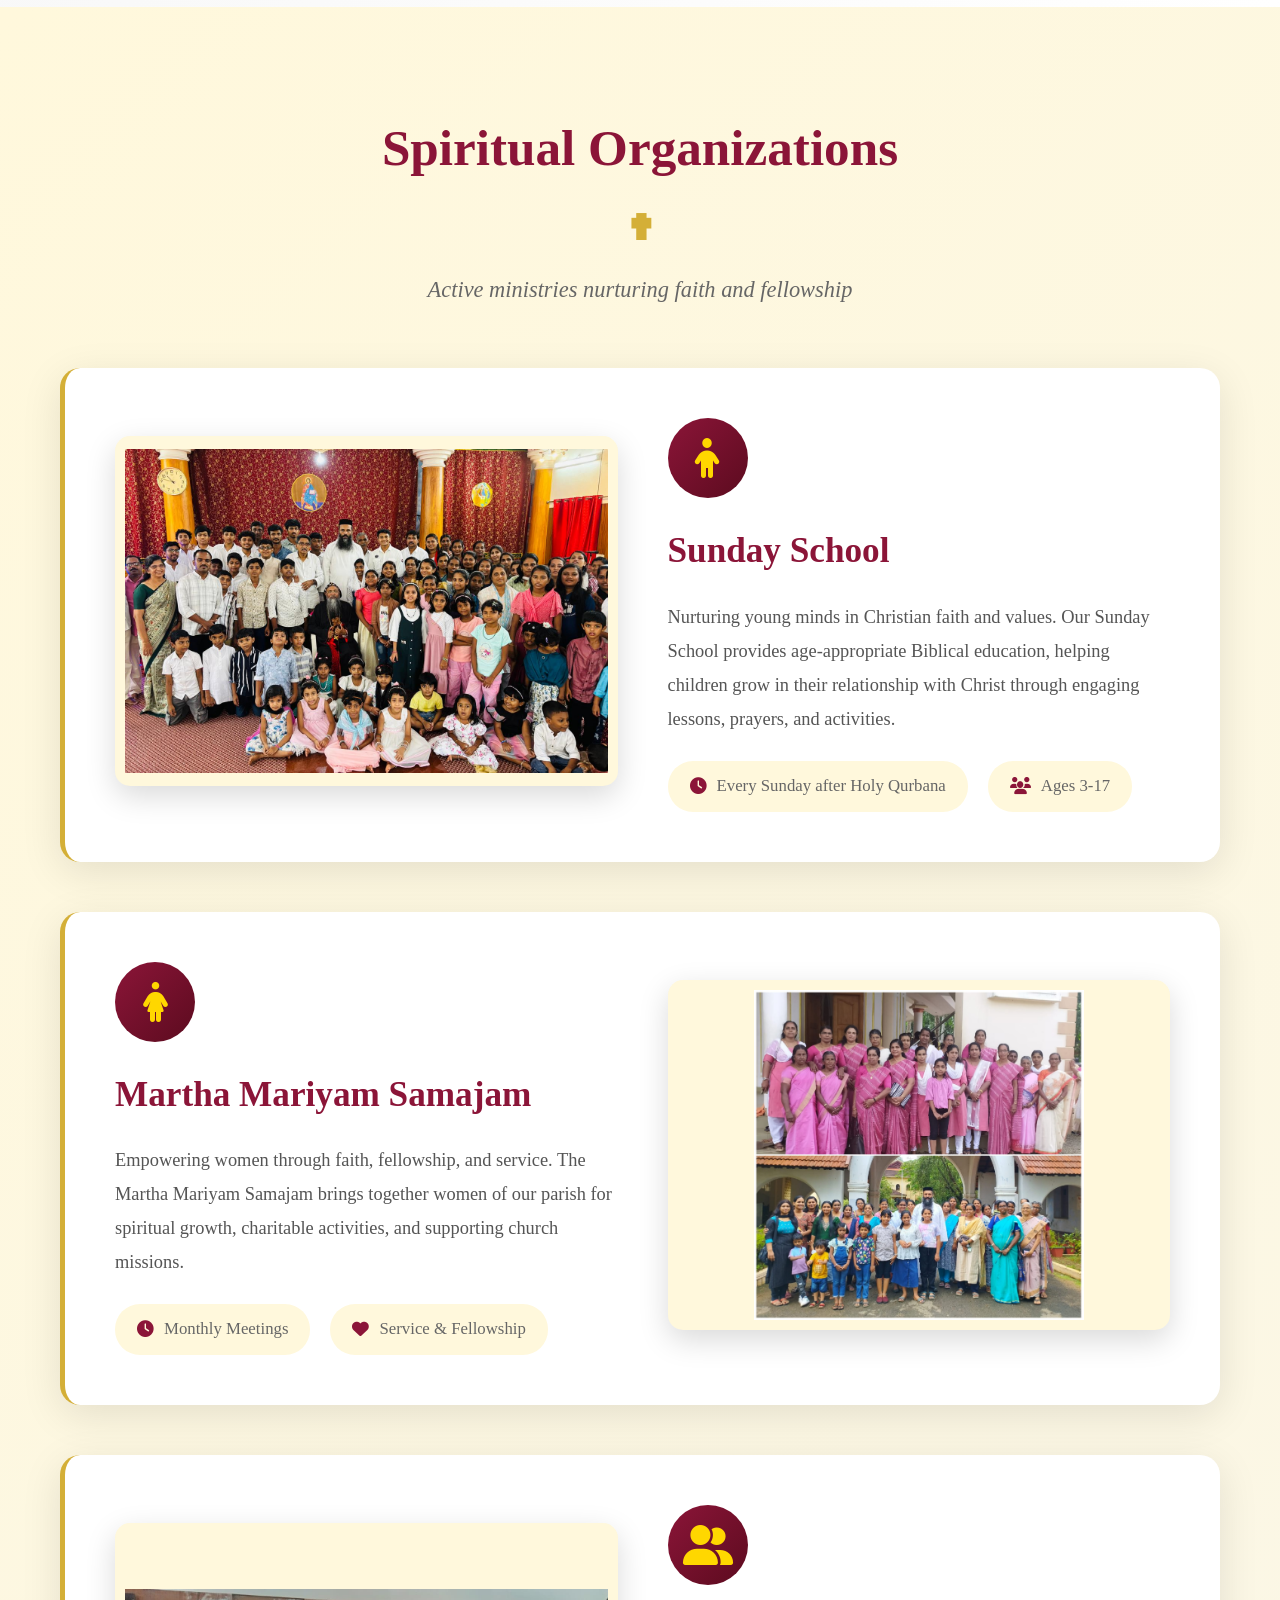
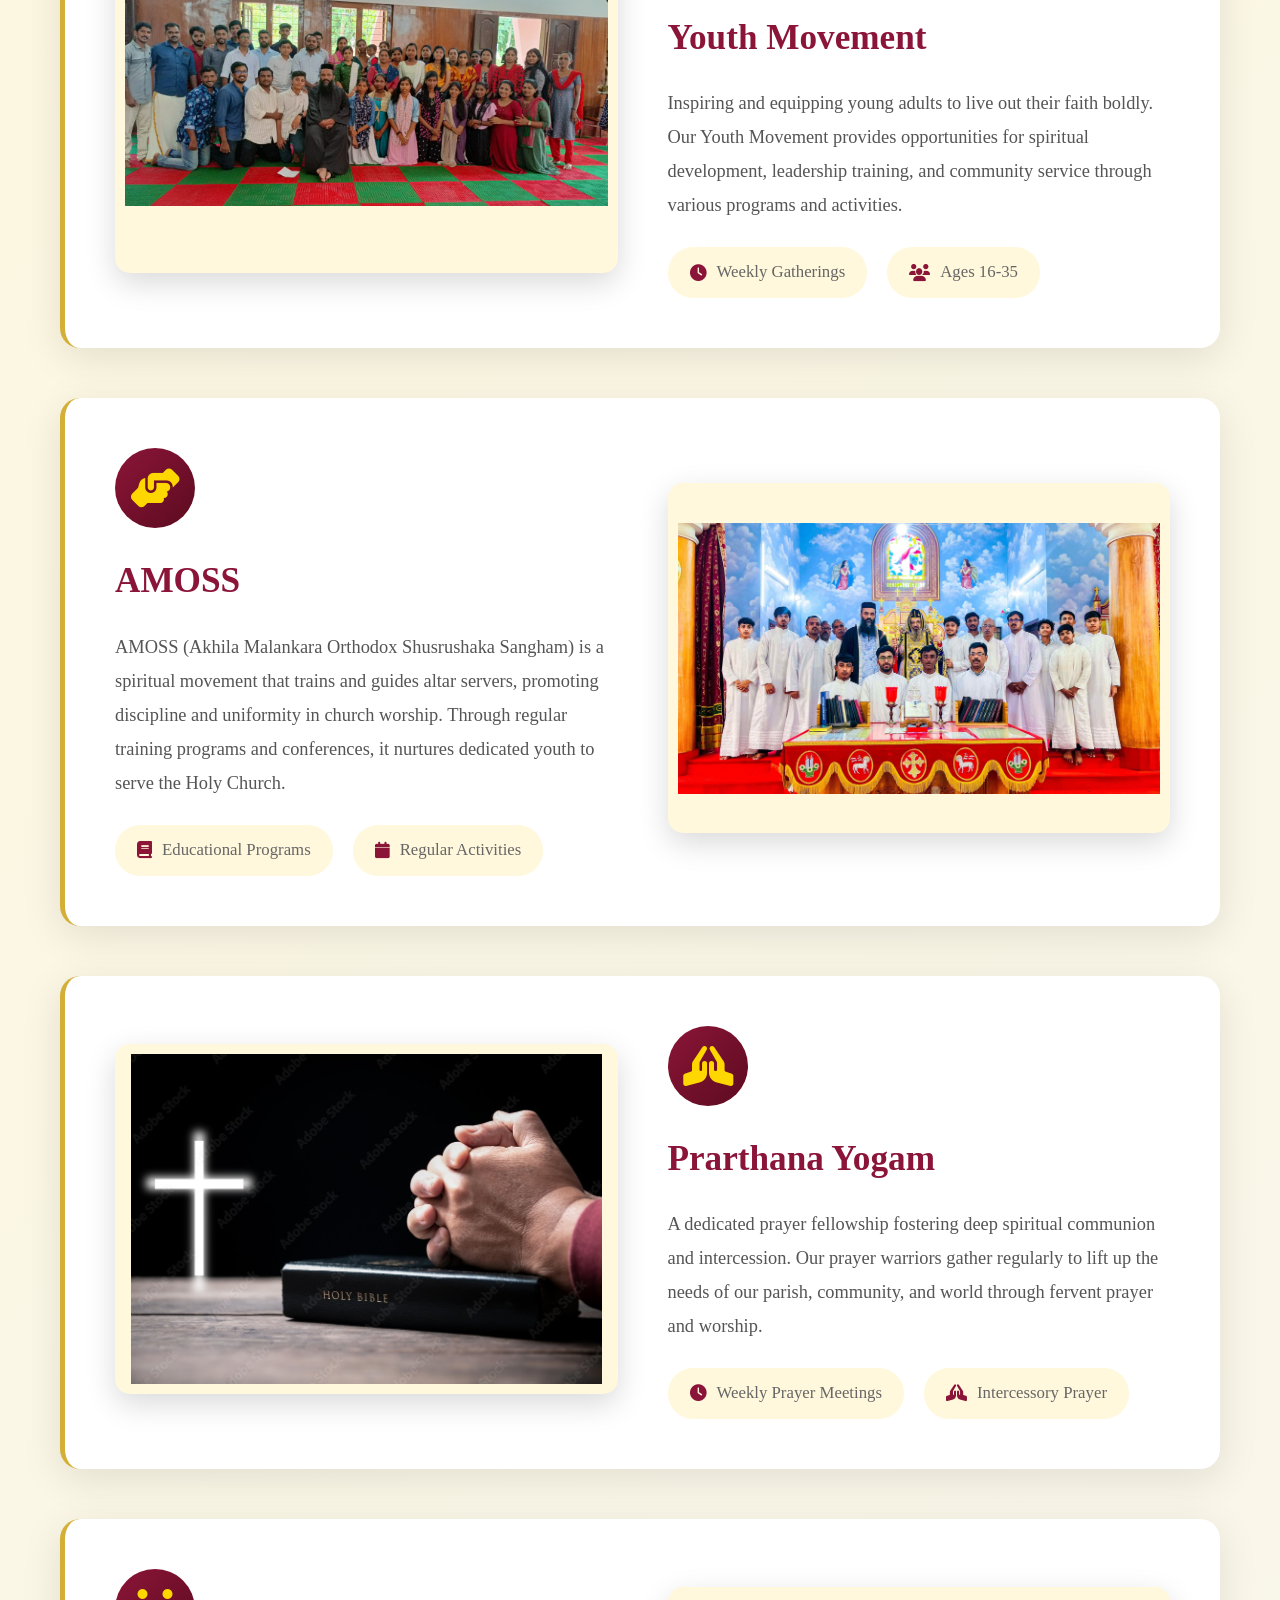
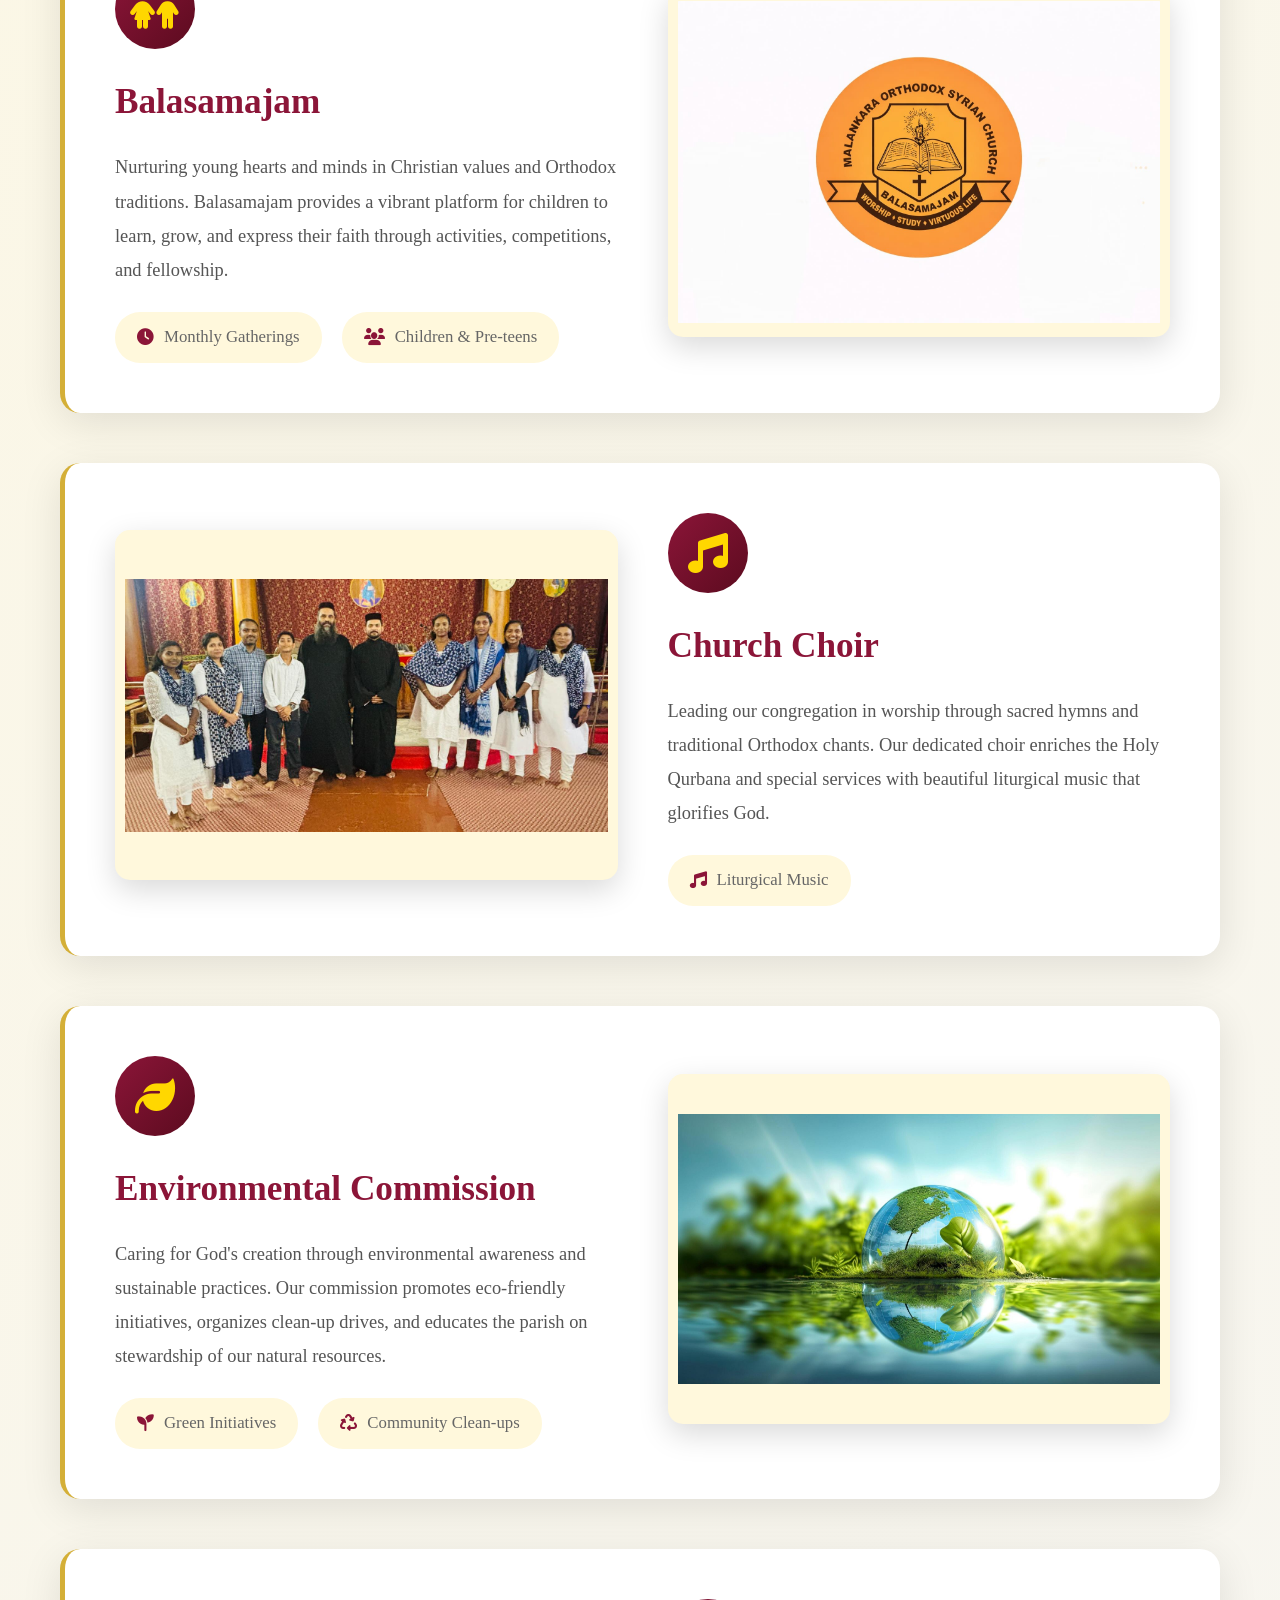
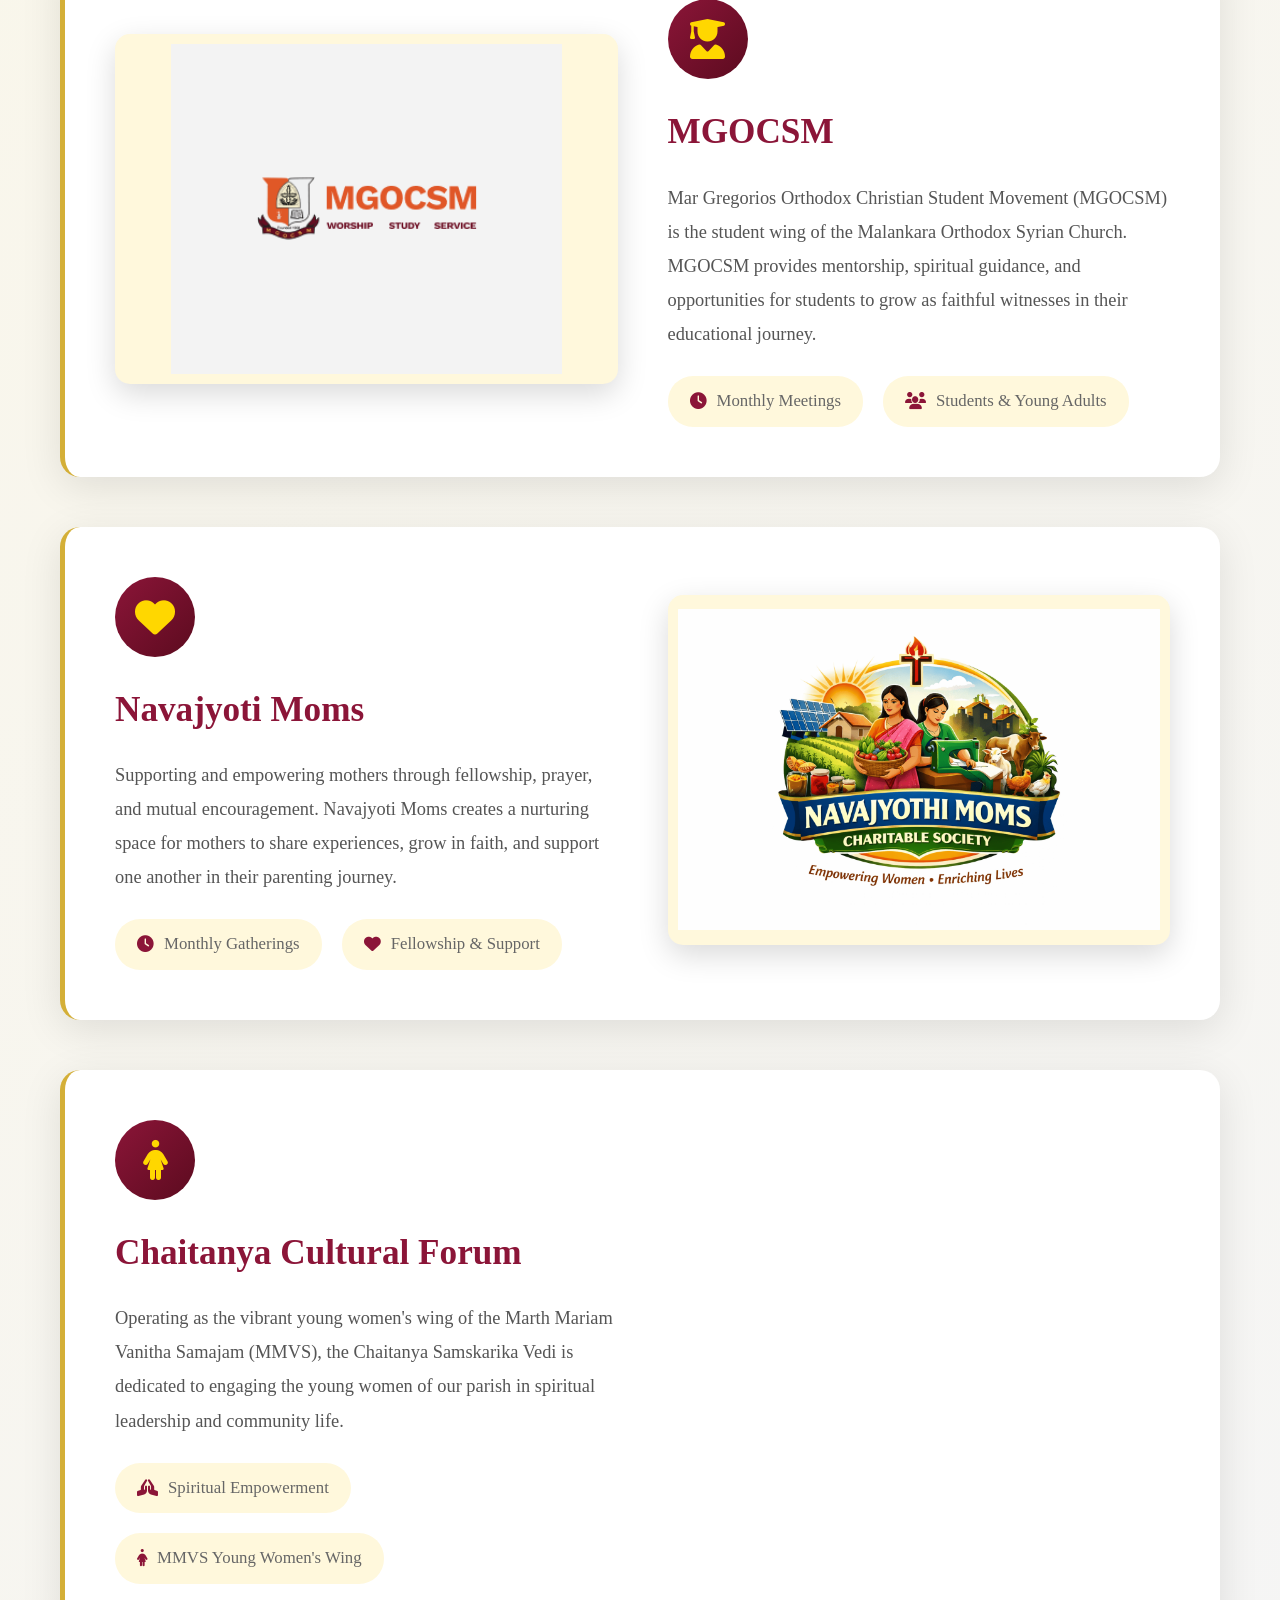
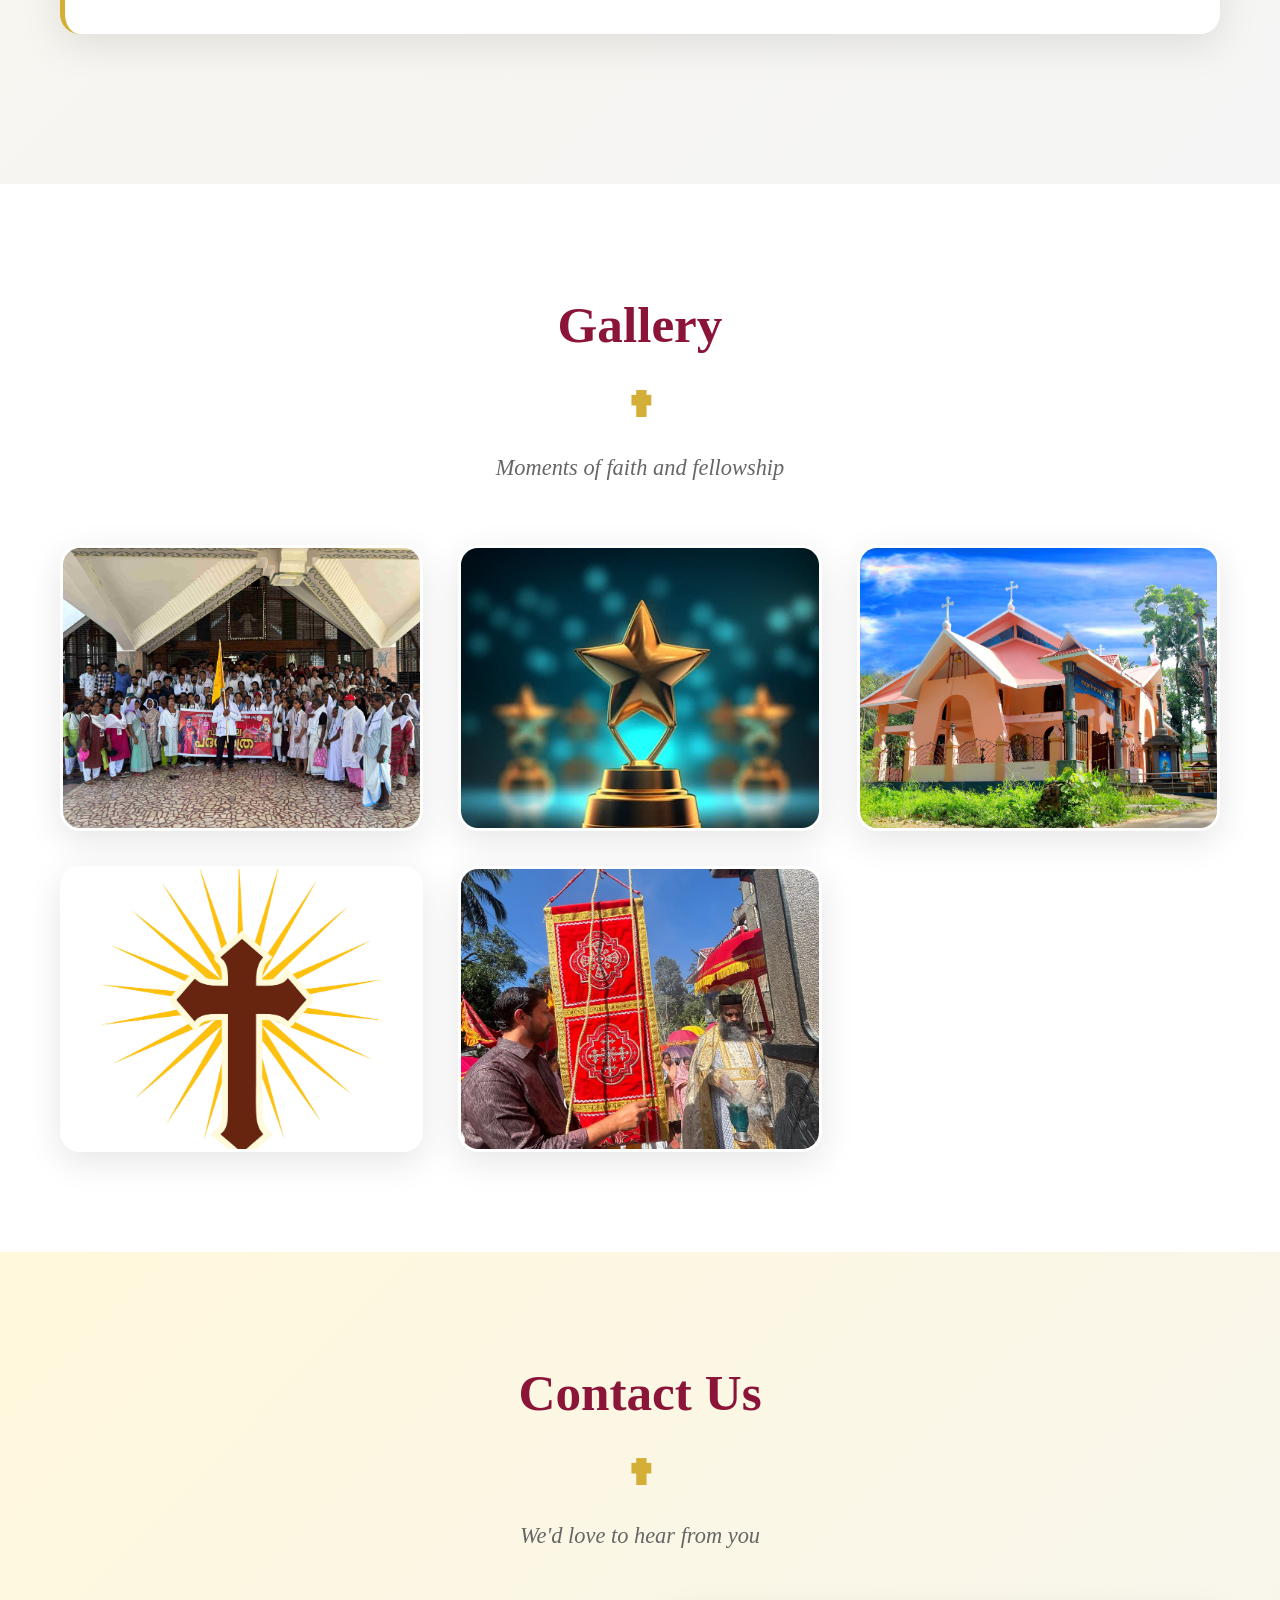
==== commit b95b47be: "Updated the history section and chaitanya" ====
--- a/index.html
+++ b/index.html
@@ -165,7 +165,8 @@
 <section id="history" class="section history-section">
     <div class="container">
         <h2 class="section-title fade-in">Our Church History</h2>
-        <p class="section-subtitle fade-in">ഇടവക ചരിത്രം (Church History in Malayalam)</p>
+        <p class="section-subtitle fade-in">
+                The original Malayalam history of the parish, preserved from the church souvenir magazine, is presented below to maintain its authenticity and historical accuracy.</p>
         
          <div class="history-image fade-in">
                     <img src="assets/Gallery/Church_images/chur2.jpg" alt="Church History">
@@ -197,8 +198,7 @@
         
         <p class="history-note fade-in">
             <i class="fas fa-info-circle"></i> 
-            സഭയുടെ വിശദമായ ചരിത്രം മാസികയിൽ നിന്ന് 
-            (Detailed church history from our magazine)
+            Detailed church history from our magazine
         </p>
     </div>
 </section>
@@ -539,9 +539,7 @@
                         <span><i class="fas fa-female"></i> MMVS Young Women's Wing</span>
                     </div>
                 </div>
-                <div class="org-image">
-                    <img src="assets/chaitanya.png" alt="Chaitanya Cultural Forum">
-                </div>
+                
             </div>
 
         </div>
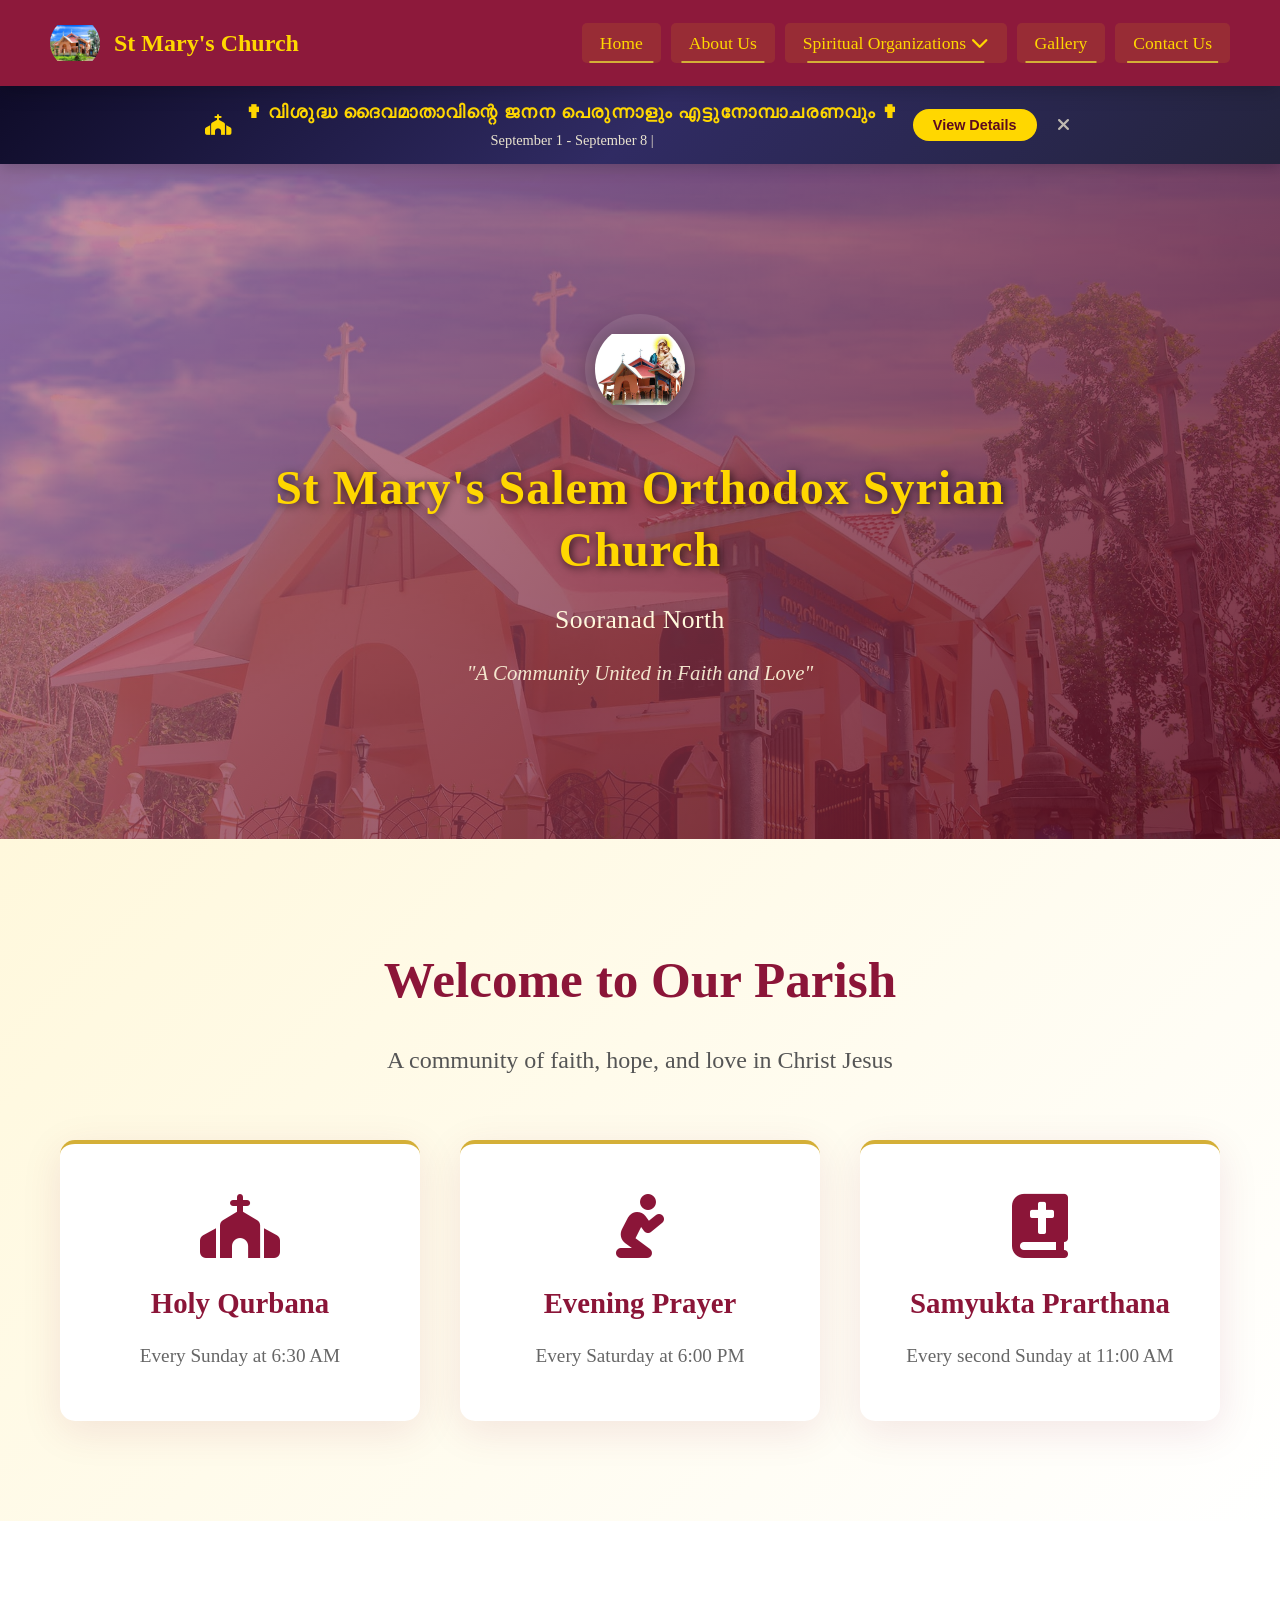
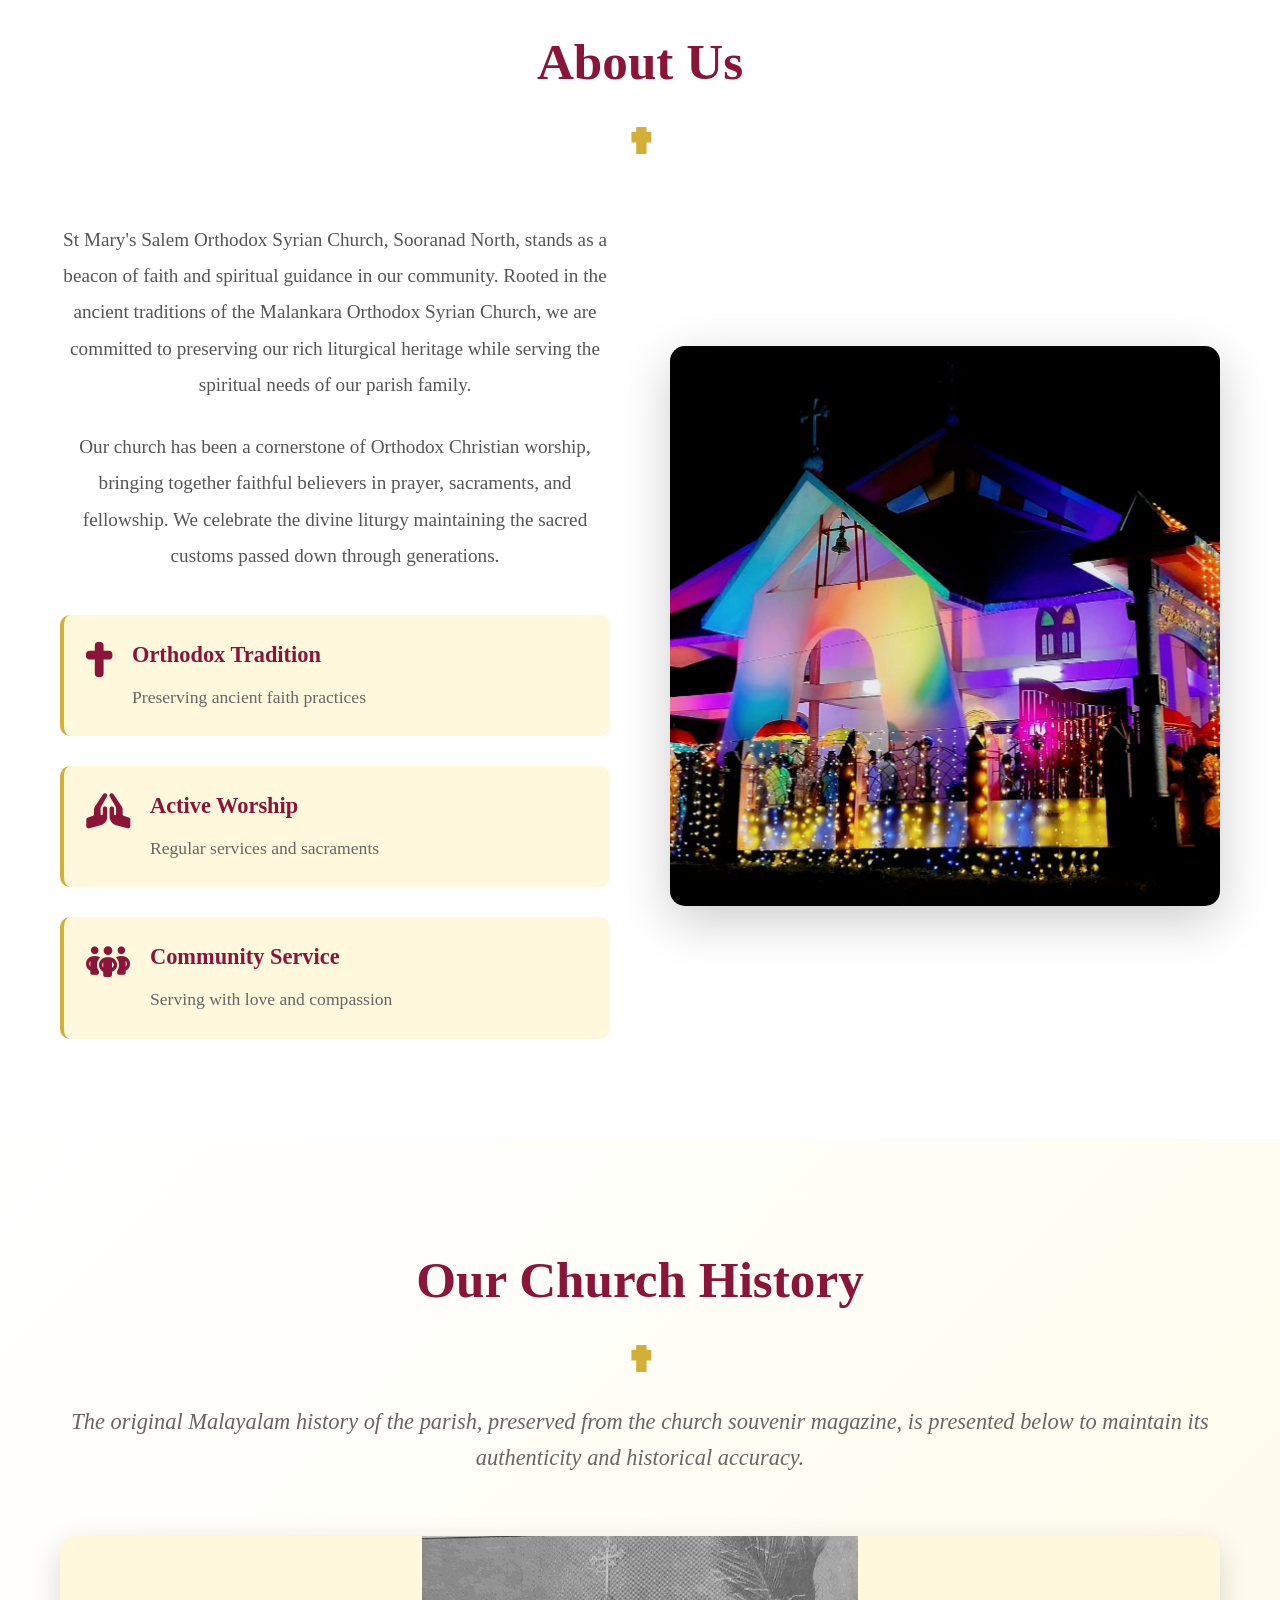
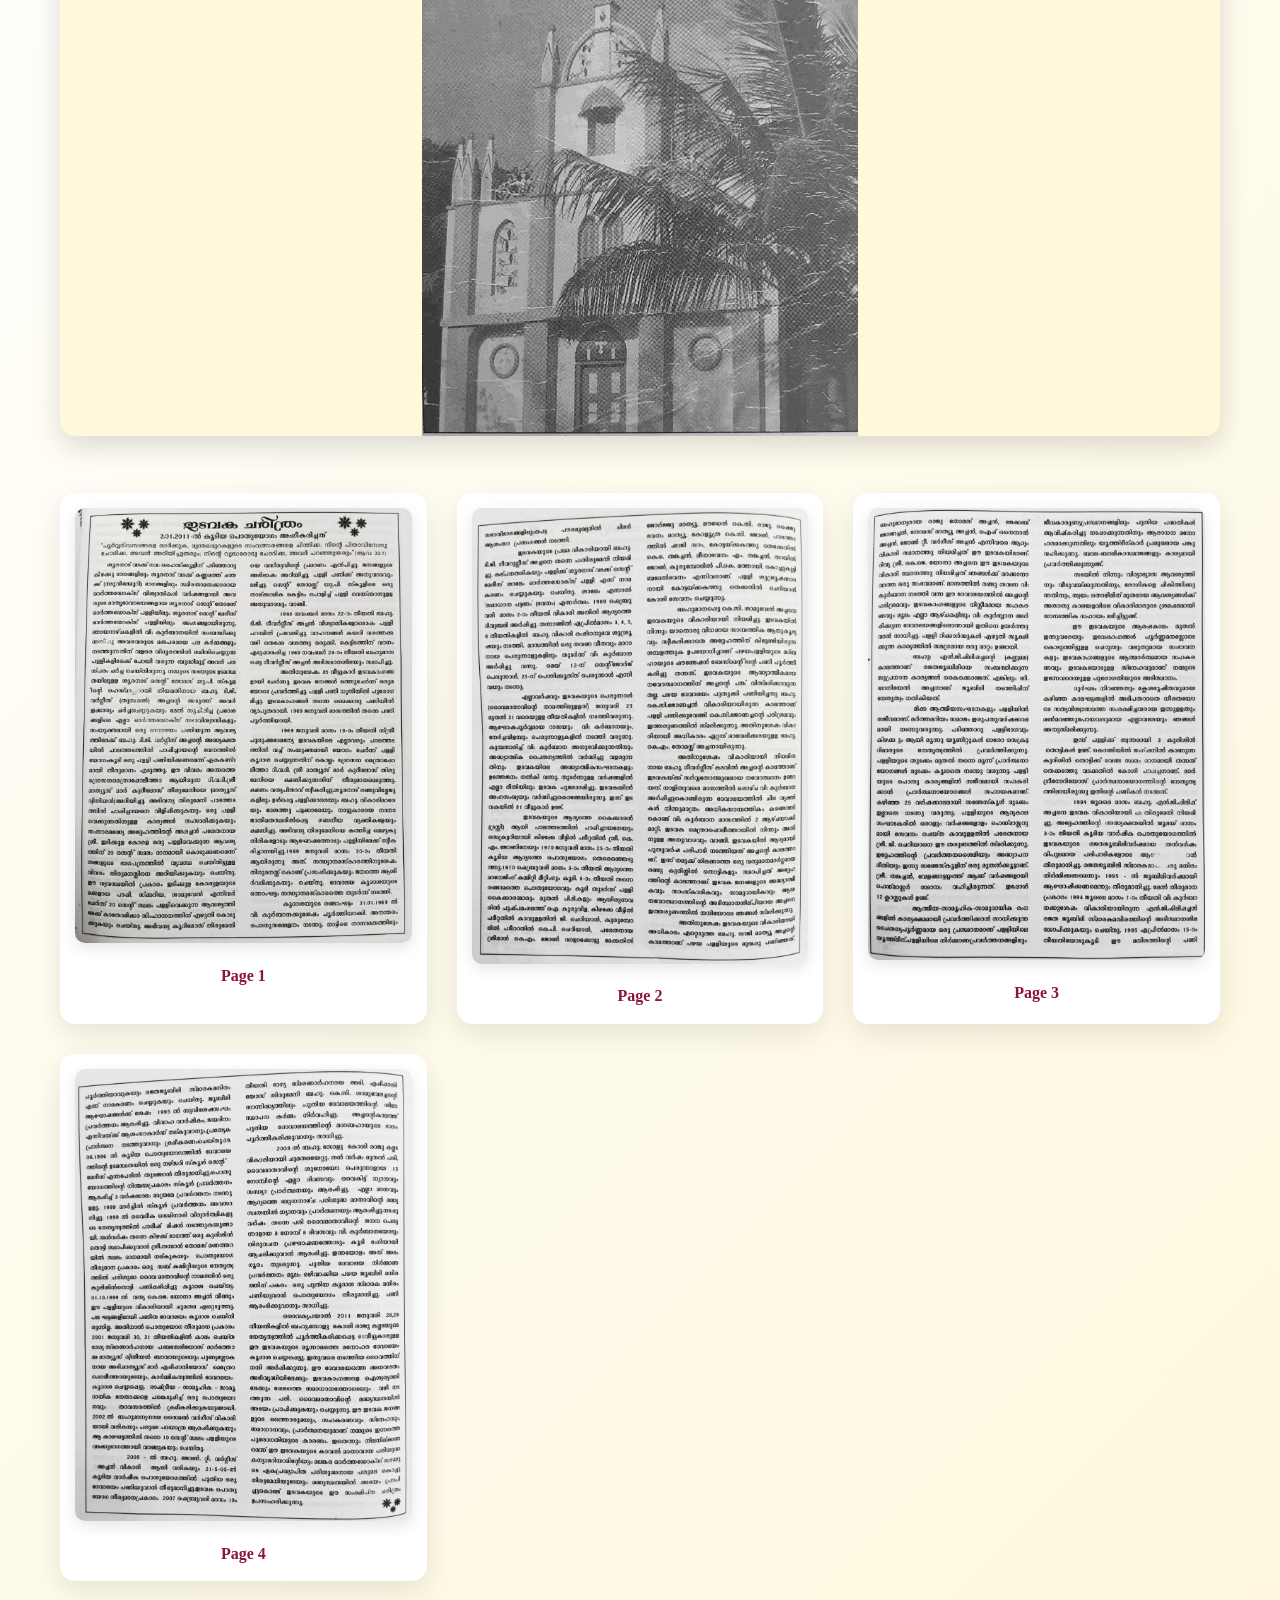
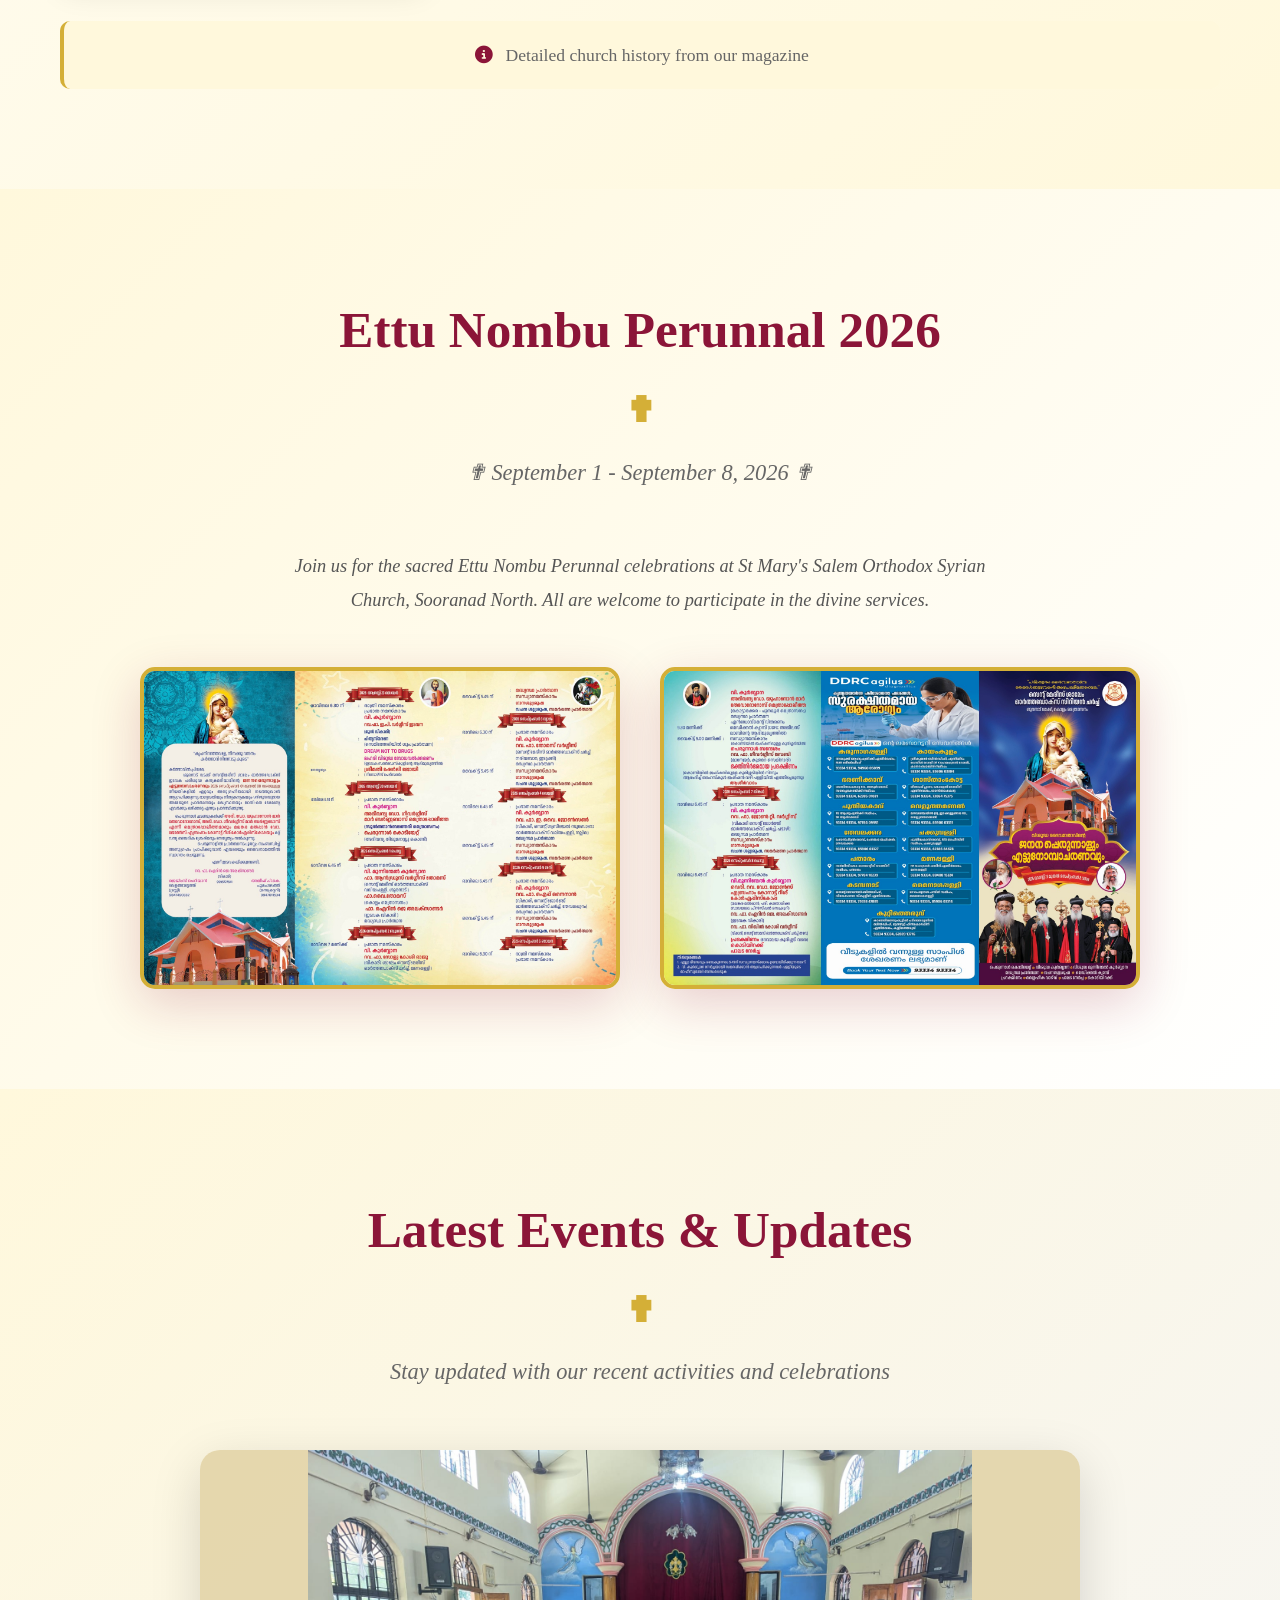
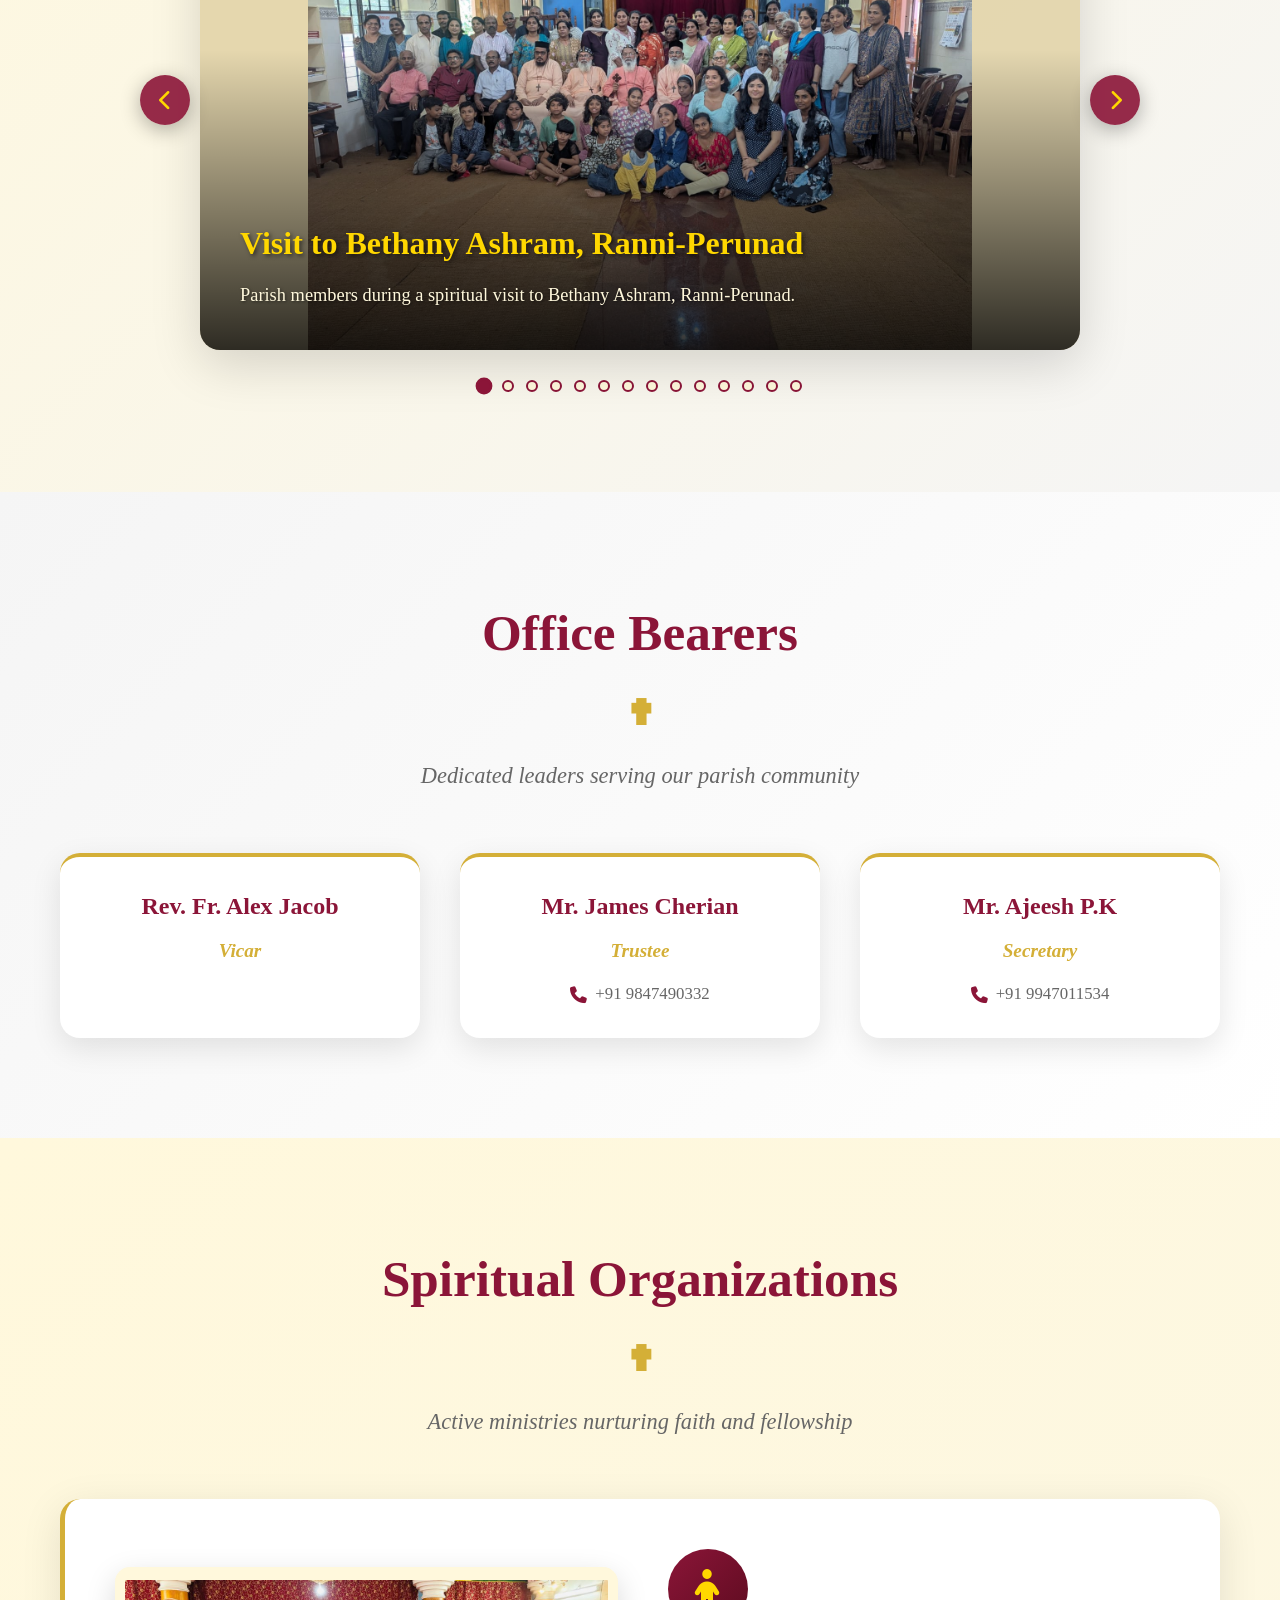
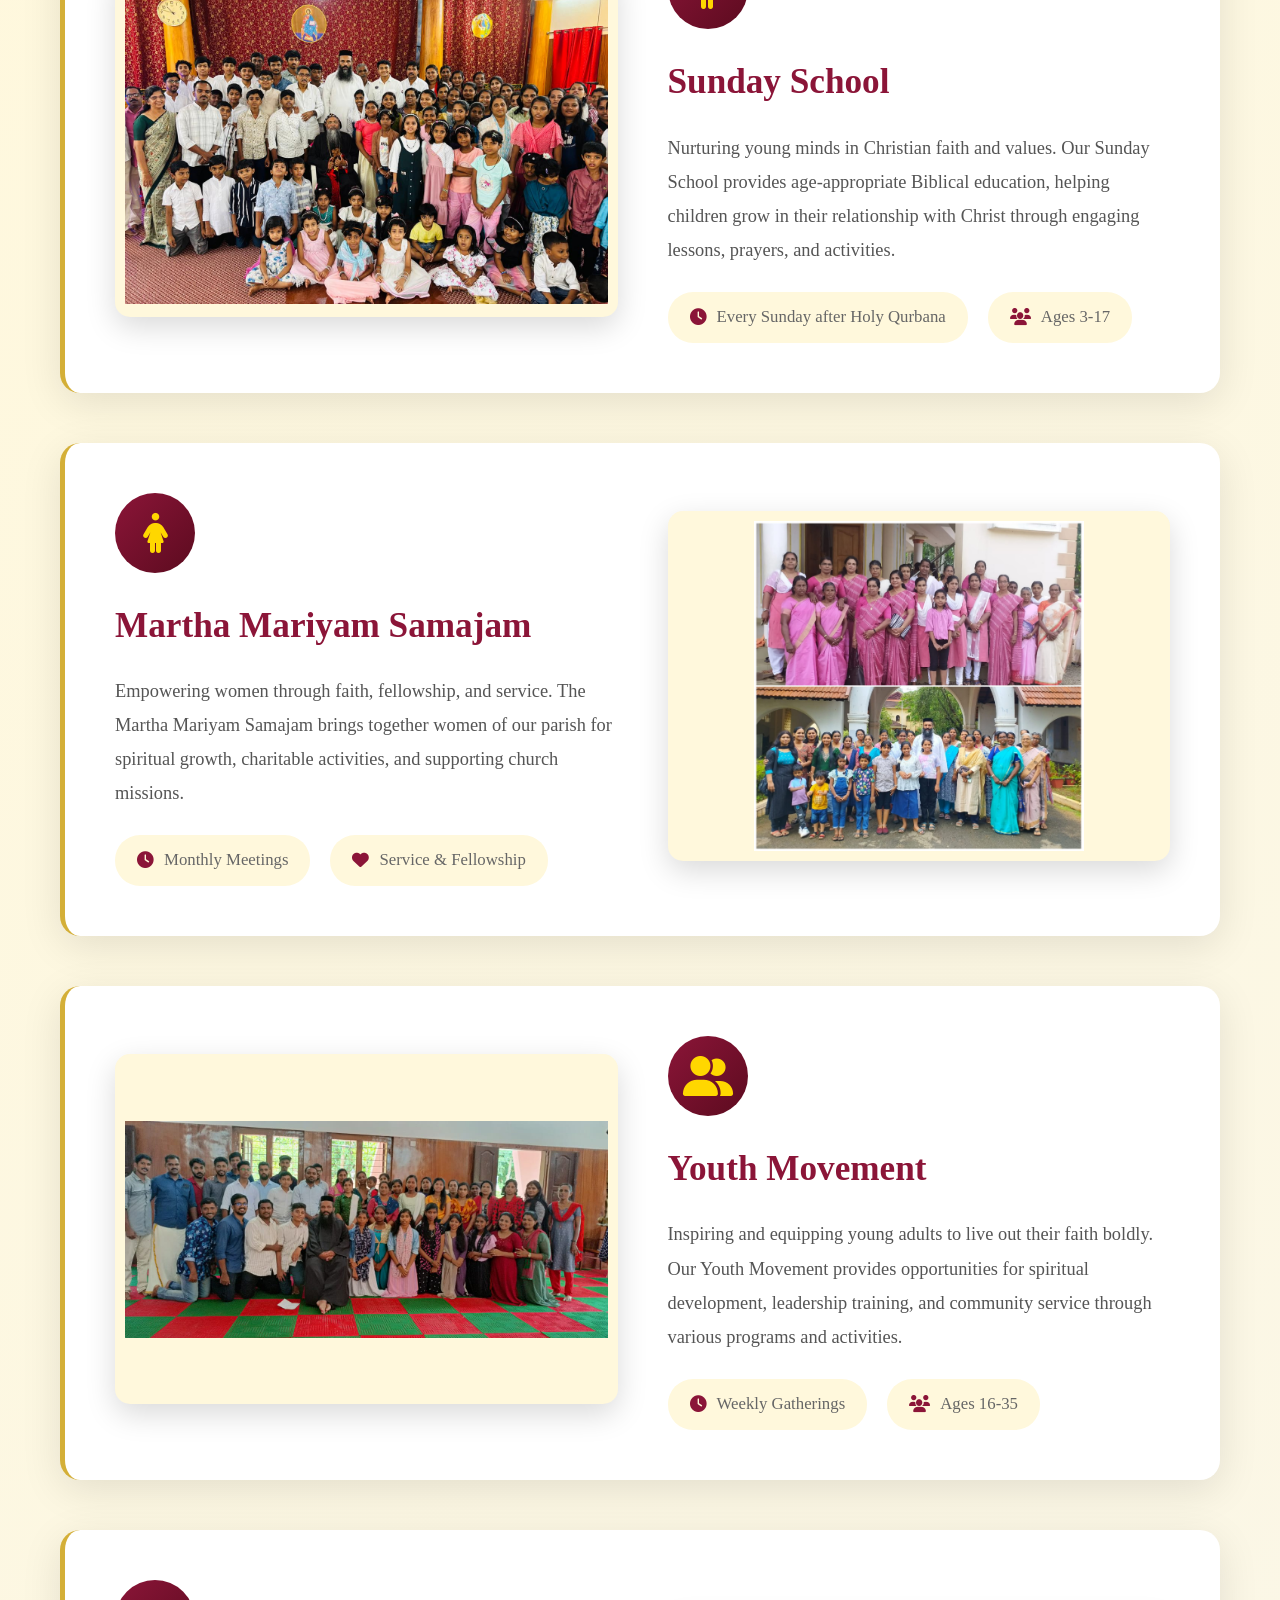
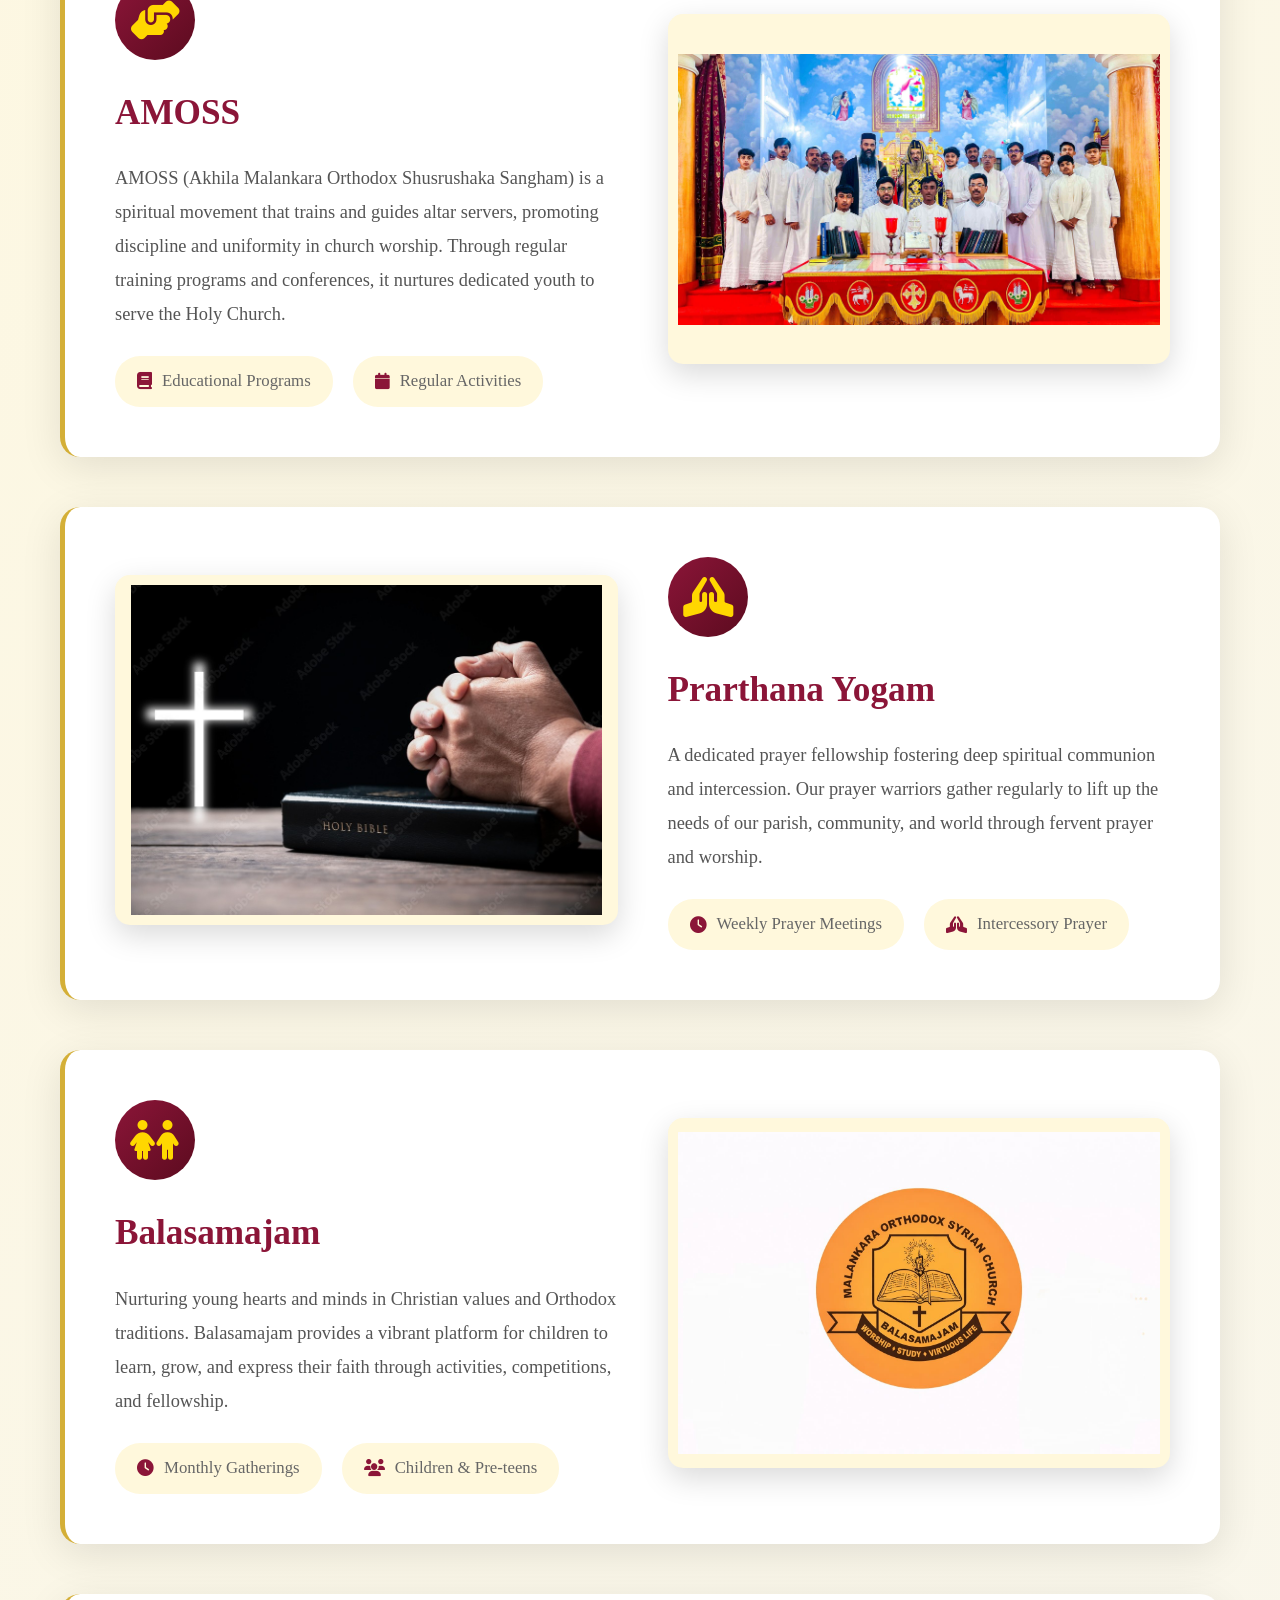
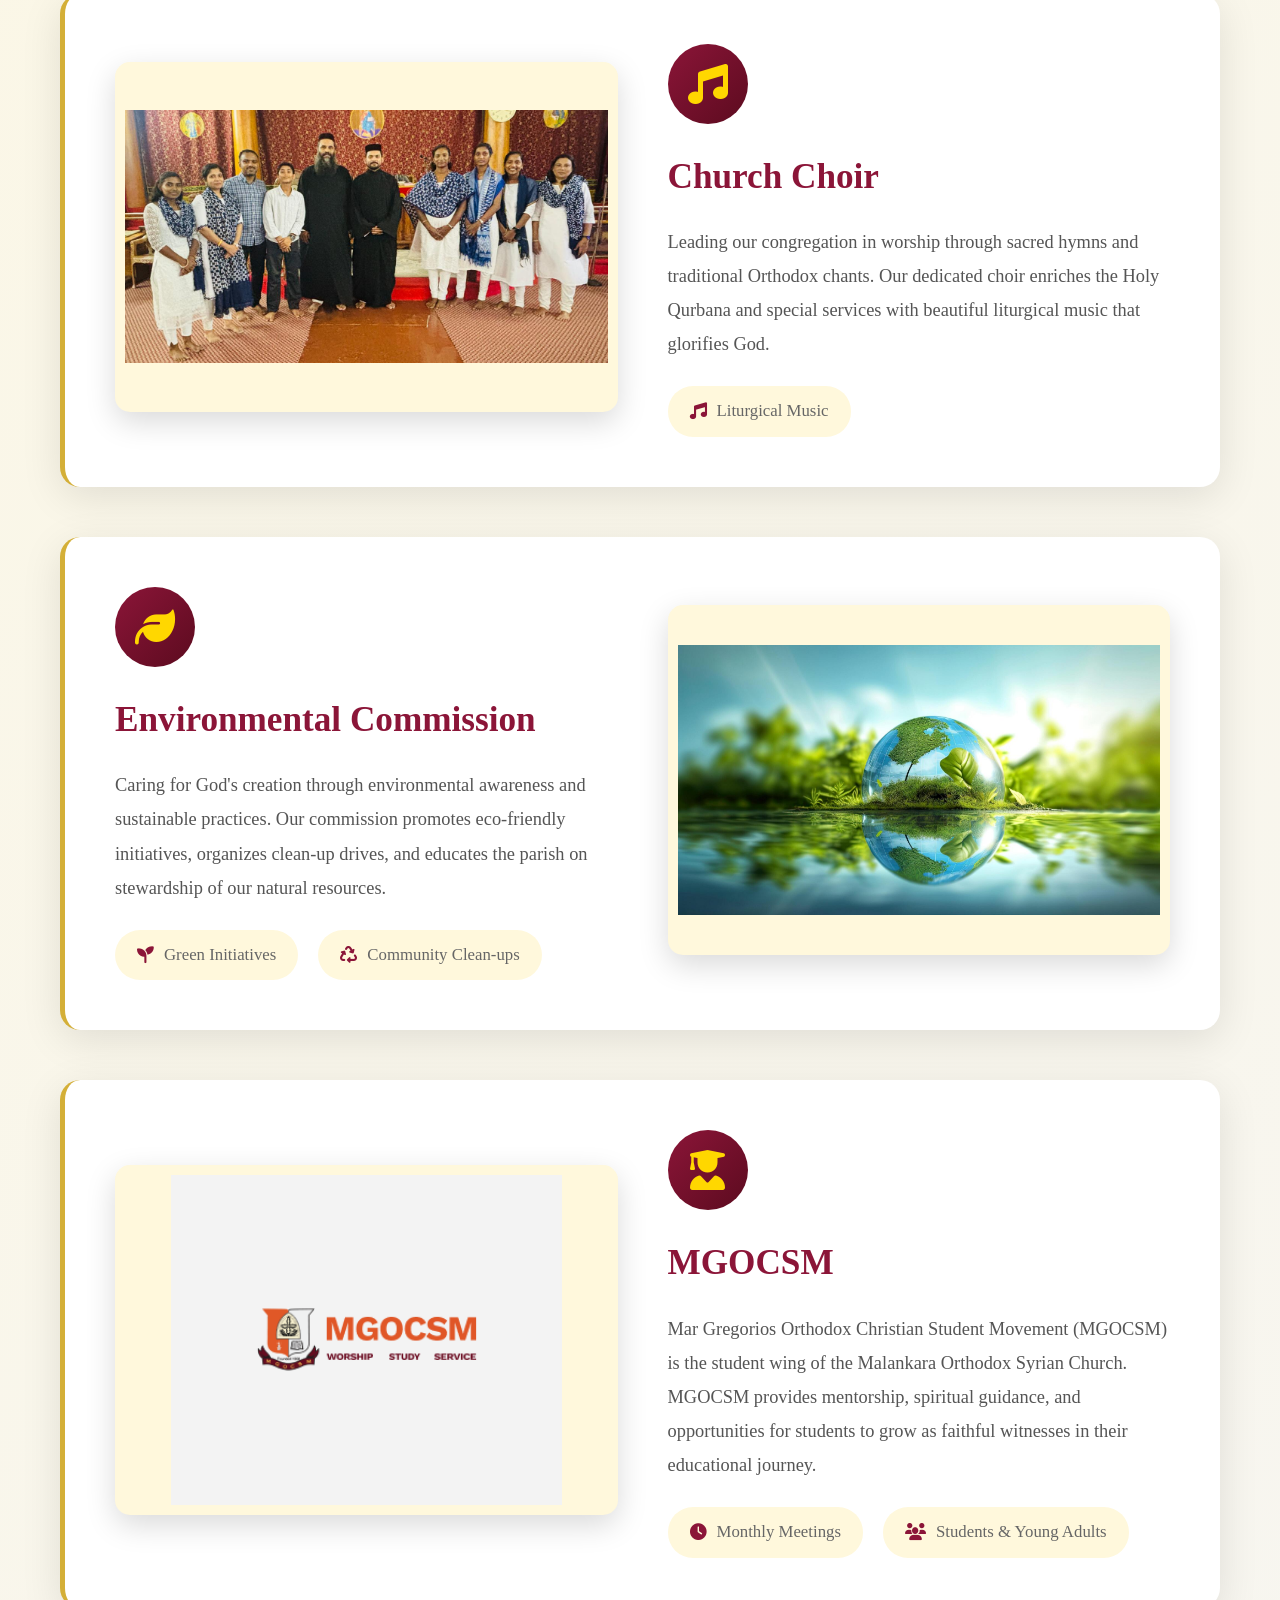
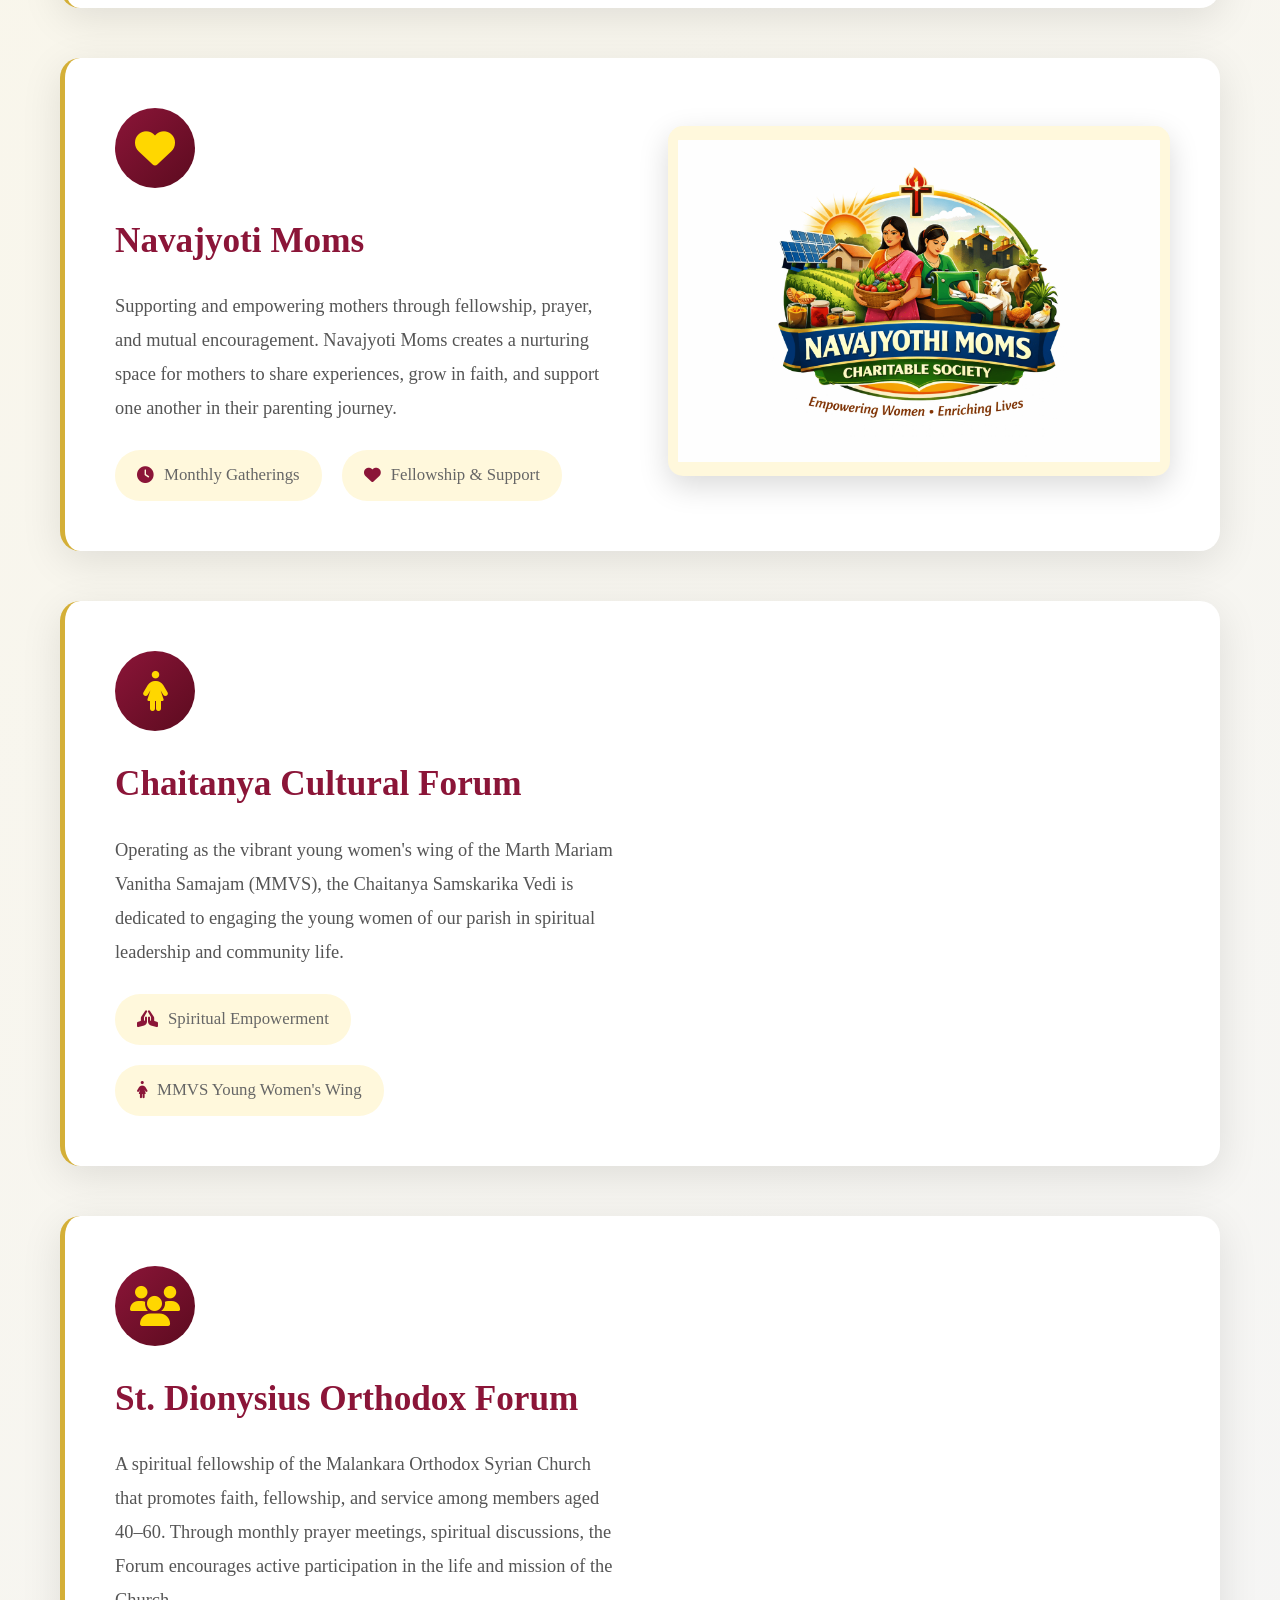
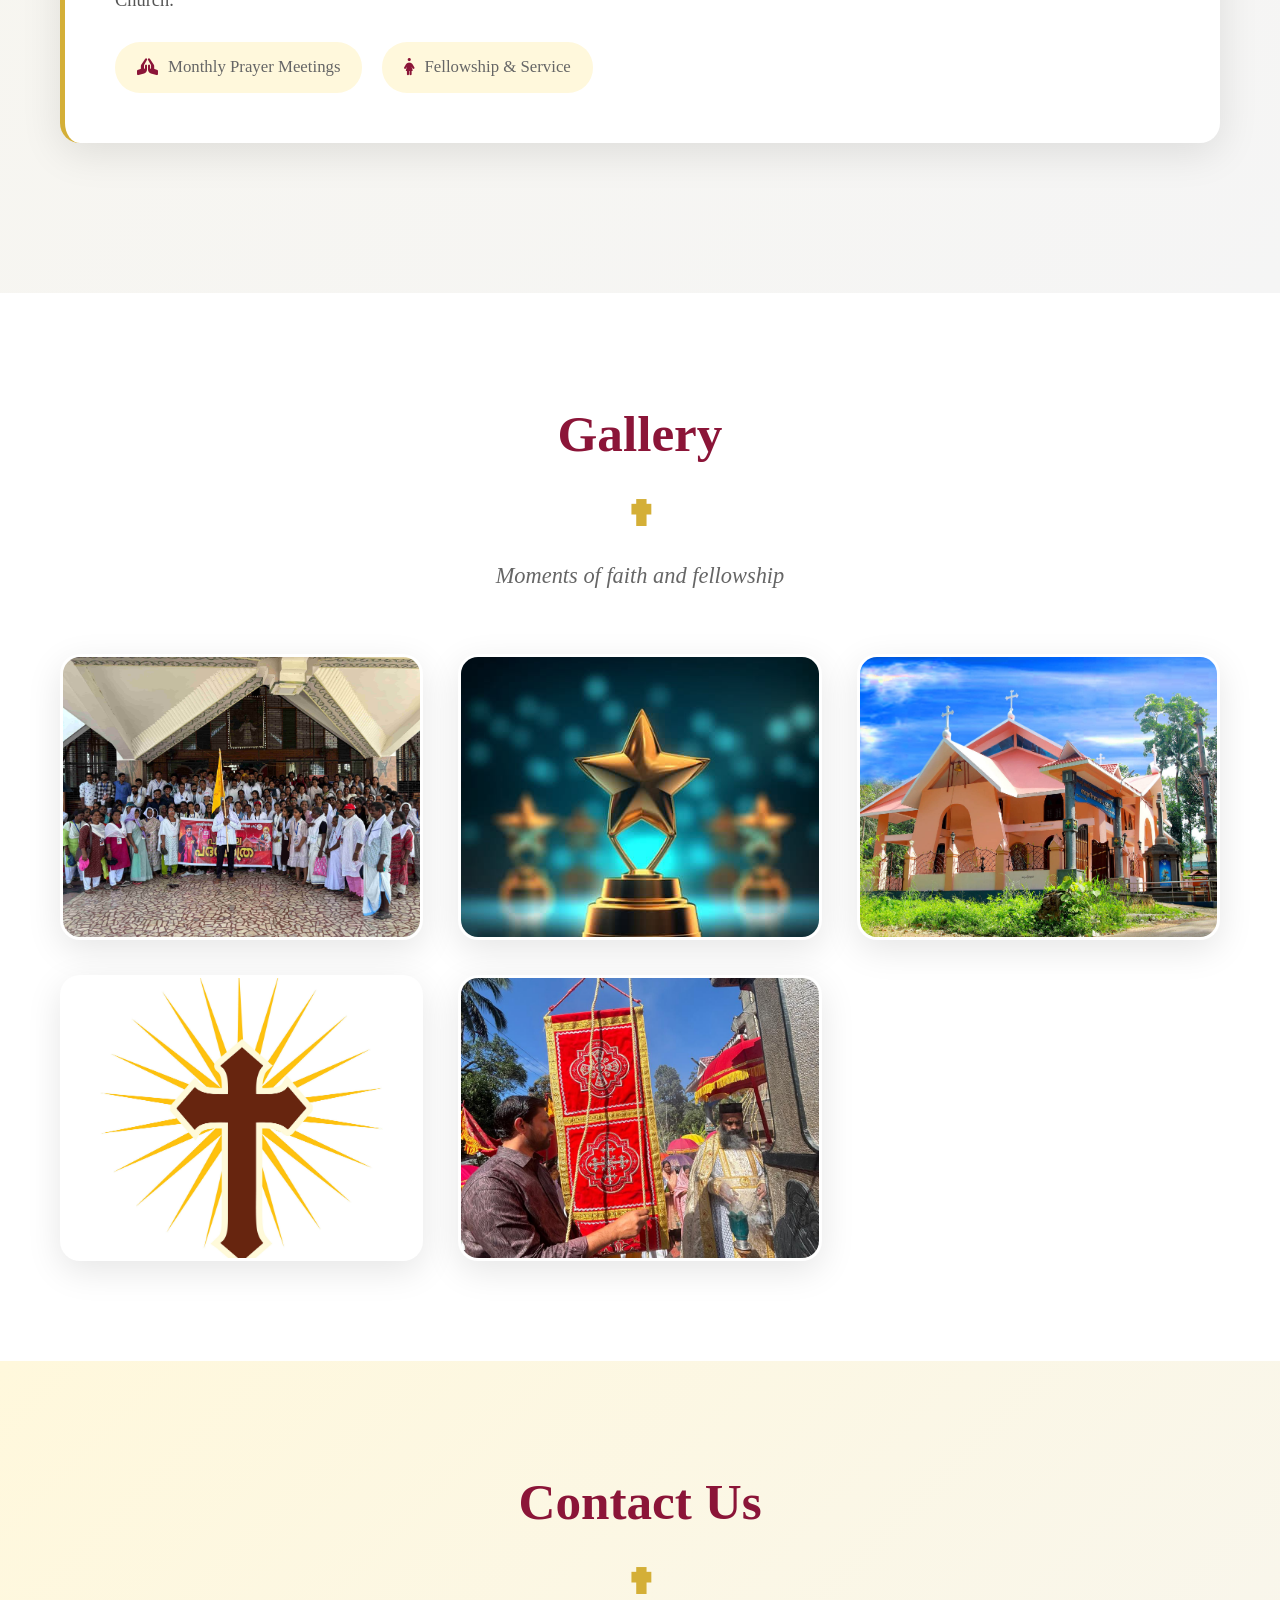
==== commit a1cde677: "Added Ettu Nombu Perunnal 2026 announcement and poster section" ====
--- a/index.html
+++ b/index.html
@@ -68,6 +68,7 @@
                         <li><a href="#mgocsm">MGOCSM</a></li>
                         <li><a href="#navajyoti">Navajyoti Moms</a></li>
                         <li><a href="#chaitanya">Chaitanya Cultural Forum</a></li>
+                        <li><a href="sdof">St. Dionysius Orthodox Forum</a></li>
                     </ul>
                 </li>
                 <li><a href="#gallery" class="nav-link">Gallery</a></li>
@@ -80,6 +81,28 @@
             </div>
         </div>
     </nav>
+
+
+    
+
+<!-- Ettu Nombu Perunnal Announcement Banner -->
+<div class="announcement-banner" id="announcementBanner">
+    <div class="announcement-content">
+        <div class="announcement-icon">
+            <i class="fas fa-church"></i>
+        </div>
+        <div class="announcement-text">
+            <strong>✟ വിശുദ്ധ ദൈവമാതാവിന്റെ ജനന പെരുന്നാളും എട്ടുനോമ്പാചരണവും ✟</strong>
+            <span>September 1 - September 8 | </span>
+        </div>
+        <button class="announcement-view-btn" onclick="document.getElementById('perunnal-poster').scrollIntoView({behavior: 'smooth'})">
+            View Details
+        </button>
+        <button class="announcement-close" id="closeAnnouncement">
+            <i class="fas fa-times"></i>
+        </button>
+    </div>
+</div>
 
     <!-- Hero Section with Church Name -->
     <header class="hero">
@@ -203,6 +226,52 @@
     </div>
 </section>
 
+
+
+
+<!-- Ettu Nombu Perunnal Poster Section -->
+<section id="perunnal-poster" class="section perunnal-section">
+    <div class="container">
+        <h2 class="section-title fade-in">Ettu Nombu Perunnal 2026</h2>
+        <p class="section-subtitle fade-in">
+            ✟ September 1 - September 8, 2026 ✟
+        </p>
+        
+        <div class="perunnal-intro fade-in">
+            <p>Join us for the sacred Ettu Nombu Perunnal celebrations at 
+            St Mary's Salem Orthodox Syrian Church, Sooranad North. 
+            All are welcome to participate in the divine services.</p>
+        </div>
+
+        <div class="poster-grid fade-in">
+            <!-- Poster Image 1 -->
+            <div class="poster-card">
+                <img src="assets/Gallery/Palli Perunnal/8.1.jpeg" 
+                     alt="Ettu Nombu Perunnal Poster - Page 1"
+                     class="poster-img">
+                <div class="poster-overlay">
+                    <i class="fas fa-search-plus"></i>
+                    <p>Click to view full size</p>
+                </div>
+            </div>
+            
+            <!-- Poster Image 2 -->
+            <div class="poster-card">
+                <img src="assets/Gallery/Palli Perunnal/8.2.jpeg" 
+                     alt="Ettu Nombu Perunnal Poster - Page 2"
+                     class="poster-img">
+                <div class="poster-overlay">
+                    <i class="fas fa-search-plus"></i>
+                    <p>Click to view full size</p>
+                </div>
+            </div>
+        </div>
+
+        
+    </div>
+</section>
+
+
     <!-- Latest Events & Updates Section -->
     <section id="latest-events" class="section events-slider-section">
         <div class="container">
@@ -215,7 +284,19 @@
                 </button>
 
                 <div class="events-slider">
-                    <div class="event-slide active">
+
+                        <div class="event-slide active">
+                        <div class="event-slide-image">
+                            <img src="assets/Gallery/Updates/trip6.jpeg" alt="Trip">
+                        </div>
+                        <div class="event-slide-caption">
+                            <h3>Visit to Bethany Ashram, Ranni-Perunad</h3>
+                            <p>Parish members during a spiritual visit to Bethany Ashram, Ranni-Perunad.</p>
+                        </div>
+                    </div>
+
+
+                    <div class="event-slide">
                         <div class="event-slide-image">
                             <img src="assets/Gallery/Updates/ina1.jpeg" alt="Consecration">
                         </div>
@@ -308,6 +389,8 @@
                         </div>
                         <div class="event-slide-caption"><h3></h3><p></p></div>
                     </div>
+
+
                 </div>
 
                 <button class="slider-nav-btn next-btn" aria-label="Next">
@@ -319,30 +402,7 @@
         </div>
     </section>
 
-    <!-- Meet Our Shepherd Section -->
-    <section id="vicar" class="section vicar-section">
-        <div class="container">
-            <h2 class="section-title fade-in">Meet Our Shepherd</h2>
-            <p class="section-subtitle fade-in">Guiding our spiritual journey with wisdom and compassion</p>
-
-            <div class="vicar-content">
-                <div class="vicar-image-container fade-in">
-                    <div class="vicar-image-frame">
-                        <img src="assets/fr.jpg.jpeg" alt="Rev. Fr. Andrews Varghese Thomas" class="vicar-image">
-                    </div>
-                </div>
-                <div class="vicar-info fade-in">
-                    <h3 class="vicar-name">Rev. Fr. Andrews Varghese Thomas</h3>
-                    <p class="vicar-title">Vicar &amp; Parish Priest</p>
-                    <div class="vicar-bio">
-                        <p>Rev. Fr. Andrews Varghese Thomas is the Vicar of St. Mary's Orthodox Syrian Church, Sooranad North. A devoted priest of the Malankara Orthodox Syrian Church, he is known for his compassionate pastoral care, inspiring sermons, and committed leadership in nurturing the spiritual life of the parish. Alongside his priestly ministry, he is an experienced educator and scholar, having taught theology, philosophy, and humanities in various institutions. He holds academic qualifications including B.A, M.A, B.Ed, M.Ed, and B.D, and has contributed to writings and research in spirituality and social issues.</p>
-                        <p>Fr. Andrews has actively served the Church in various capacities, including as a member of the Diocesan Council and in leadership roles such as Vice President of Akhila Malankara Orthodox Shushrushaka Sangham (South Zone) and other diocesan organizations. He has also served as Vicar in several parishes across the diocese.</p>
-                        <p>His contributions have been recognized through various honors, including his service as Kerala University Union Councillor, Secretary of the Malayalam Association at D.B. College, and Sub-Editor of Pourasthya Tharam magazine. He is also a recipient of awards in elocution and essay writing competitions. With rich pastoral experience and active involvement in church and social initiatives, Fr. Andrews continues to guide the faithful with dedication, wisdom, and faith.</p>
-                    </div>
-                </div>
-            </div>
-        </div>
-    </section>
+  
 
     <!-- Office Bearers Section -->
     <section id="office-bearers" class="section bearers-section">
@@ -352,7 +412,7 @@
             <div class="bearers-grid">
                 <div class="bearer-card fade-in">
                     <div class="bearer-info">
-                        <h3 class="bearer-name">Rev. Fr. Andrews Varghese Thomas</h3>
+                        <h3 class="bearer-name">Rev. Fr. Alex Jacob</h3>
                         <p class="bearer-position">Vicar</p>
                     </div>
                 </div>
@@ -535,12 +595,32 @@
                     <h3>Chaitanya Cultural Forum</h3>
                     <p>Operating as the vibrant young women's wing of the Marth Mariam Vanitha Samajam (MMVS), the Chaitanya Samskarika Vedi is dedicated to engaging the young women of our parish in spiritual leadership and community life.</p>
                     <div class="org-details">
-                        <span><i class="fas fa-praying-hands""></i>Spiritual Empowerment</span>
+                        <span><i class="fas fa-praying-hands"></i>Spiritual Empowerment</span>
                         <span><i class="fas fa-female"></i> MMVS Young Women's Wing</span>
                     </div>
                 </div>
                 
             </div>
+
+            <div id="sdof" class="org-card fade-in">
+                <div class="org-content">
+                    <div class="org-icon"><i class="fas fa-users"></i></div>
+                    <h3>St. Dionysius Orthodox Forum</h3>
+                    <p>A spiritual fellowship of the Malankara Orthodox Syrian Church that promotes faith, fellowship, and service among members aged 40–60. Through monthly prayer meetings, spiritual discussions, the Forum encourages active participation in the life and mission of the Church.</p>
+                    <div class="org-details">
+                        <span><i class="fas fa-praying-hands"></i>Monthly Prayer Meetings</span>
+                        <span><i class="fas fa-female"></i> Fellowship & Service</span>
+                    </div>
+                </div>
+                
+            </div>
+
+
+
+
+
+
+
 
         </div>
     </section>
--- a/css/styles.css
+++ b/css/styles.css
@@ -1426,6 +1426,245 @@
     color: #FFD700;
 }
 
+
+/* ===== ANNOUNCEMENT BANNER ===== */
+.announcement-banner {
+    background: linear-gradient(135deg,#0f0c29 0%,
+    #302b63 50%,
+    #24243e 100%);
+    color: var(--cream);
+    padding: 12px 20px;
+    position: sticky;
+    top: 70px;
+    z-index: 999;
+    box-shadow: 0 3px 15px rgba(0, 0, 0, 0.2);
+    transition: all 0.3s ease;
+}
+
+.announcement-banner.hidden {
+    display: none;
+}
+
+.announcement-content {
+    display: flex;
+    align-items: center;
+    justify-content: center;
+    gap: 15px;
+    max-width: 1200px;
+    margin: 0 auto;
+    flex-wrap: wrap;
+}
+
+.announcement-icon {
+    color: var(--accent-gold);
+    font-size: 1.3rem;
+    flex-shrink: 0;
+}
+
+.announcement-text {
+    display: flex;
+    flex-direction: column;
+    align-items: center;
+    gap: 3px;
+    text-align: center;
+}
+
+.announcement-text strong {
+    color: var(--accent-gold);
+    font-size: 1.1rem;
+    letter-spacing: 1px;
+}
+
+.announcement-text span {
+    font-size: 0.9rem;
+    color: var(--cream);
+    opacity: 0.9;
+}
+
+.announcement-view-btn {
+    background: var(--accent-gold);
+    color: var(--dark-red);
+    border: none;
+    padding: 8px 20px;
+    border-radius: 25px;
+    cursor: pointer;
+    font-weight: 700;
+    font-size: 0.9rem;
+    transition: all 0.3s ease;
+    flex-shrink: 0;
+    white-space: nowrap;
+}
+
+.announcement-view-btn:hover {
+    background: var(--white);
+    transform: scale(1.05);
+}
+
+.announcement-close {
+    background: transparent;
+    border: none;
+    color: var(--cream);
+    cursor: pointer;
+    font-size: 1.1rem;
+    padding: 5px;
+    transition: all 0.3s ease;
+    flex-shrink: 0;
+    opacity: 0.7;
+}
+
+.announcement-close:hover {
+    opacity: 1;
+    color: var(--accent-gold);
+    transform: rotate(90deg);
+}
+
+/* ===== PERUNNAL POSTER SECTION ===== */
+.perunnal-section {
+    background: linear-gradient(135deg, var(--cream) 0%, var(--white) 100%);
+}
+
+.perunnal-intro {
+    text-align: center;
+    max-width: 700px;
+    margin: 0 auto 50px;
+    font-size: 1.15rem;
+    color: #555;
+    line-height: 1.8;
+    font-style: italic;
+}
+
+.poster-grid {
+    display: grid;
+    grid-template-columns: 1fr 1fr;
+    gap: 40px;
+    max-width: 1000px;
+    margin: 0 auto;
+}
+
+.poster-card {
+    position: relative;
+    border-radius: 15px;
+    overflow: hidden;
+    box-shadow: 0 15px 50px rgba(139, 21, 56, 0.2);
+    cursor: pointer;
+    border: 4px solid var(--secondary-gold);
+    transition: var(--transition);
+}
+
+.poster-card:hover {
+    transform: translateY(-10px);
+    box-shadow: 0 20px 60px rgba(139, 21, 56, 0.3);
+}
+
+.poster-img {
+    width: 100%;
+    height: auto;
+    display: block;
+    object-fit: contain;
+}
+
+.poster-overlay {
+    position: absolute;
+    top: 0;
+    left: 0;
+    width: 100%;
+    height: 100%;
+    background: rgba(139, 21, 56, 0.85);
+    display: flex;
+    flex-direction: column;
+    align-items: center;
+    justify-content: center;
+    opacity: 0;
+    transition: var(--transition);
+    gap: 15px;
+}
+
+.poster-card:hover .poster-overlay {
+    opacity: 1;
+}
+
+.poster-overlay i {
+    font-size: 3rem;
+    color: var(--accent-gold);
+}
+
+.poster-overlay p {
+    color: var(--cream);
+    font-size: 1.1rem;
+}
+
+.perunnal-footer {
+    text-align: center;
+    margin-top: 50px;
+    display: flex;
+    flex-direction: column;
+    gap: 15px;
+}
+
+.perunnal-footer p {
+    font-size: 1.1rem;
+    color: var(--primary-burgundy);
+    font-weight: 600;
+    display: flex;
+    align-items: center;
+    justify-content: center;
+    gap: 10px;
+}
+
+.perunnal-footer i {
+    color: var(--secondary-gold);
+    font-size: 1.2rem;
+}
+
+/* Responsive Poster Section */
+@media (max-width: 968px) {
+    .poster-grid {
+        grid-template-columns: 1fr 1fr;
+        gap: 25px;
+    }
+
+    .announcement-content {
+        gap: 10px;
+    }
+    
+    .announcement-text strong {
+        font-size: 1rem;
+    }
+}
+
+@media (max-width: 600px) {
+    .poster-grid {
+        grid-template-columns: 1fr;
+        gap: 25px;
+        max-width: 400px;
+    }
+
+    .announcement-content {
+        flex-direction: column;
+        gap: 8px;
+        text-align: center;
+    }
+
+    .announcement-text strong {
+        font-size: 0.95rem;
+    }
+
+    .announcement-text span {
+        font-size: 0.8rem;
+    }
+
+    .announcement-view-btn {
+        padding: 6px 15px;
+        font-size: 0.85rem;
+    }
+
+    .perunnal-footer p {
+        font-size: 1rem;
+        flex-direction: column;
+        gap: 5px;
+    }
+}
+
 /* ===== RESPONSIVE DESIGN ===== */
 @media (max-width: 968px) {
     .hero {
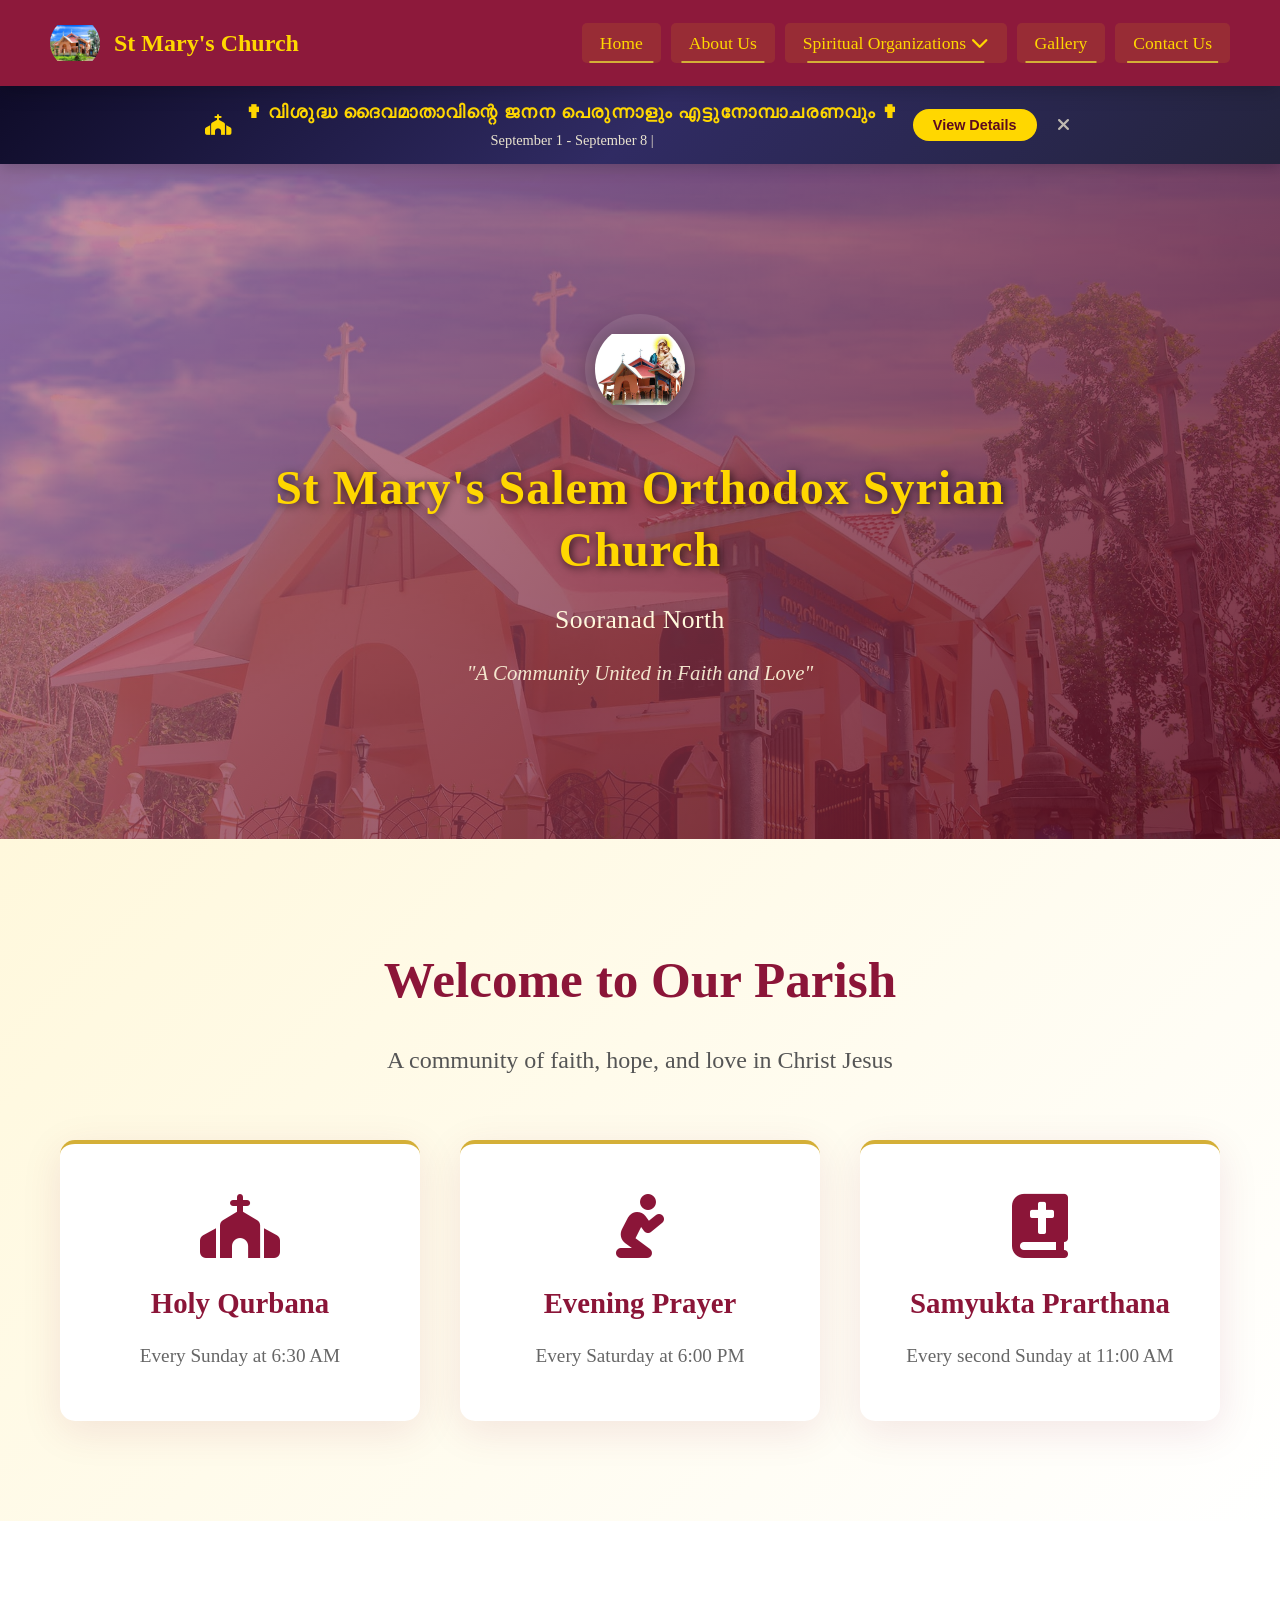
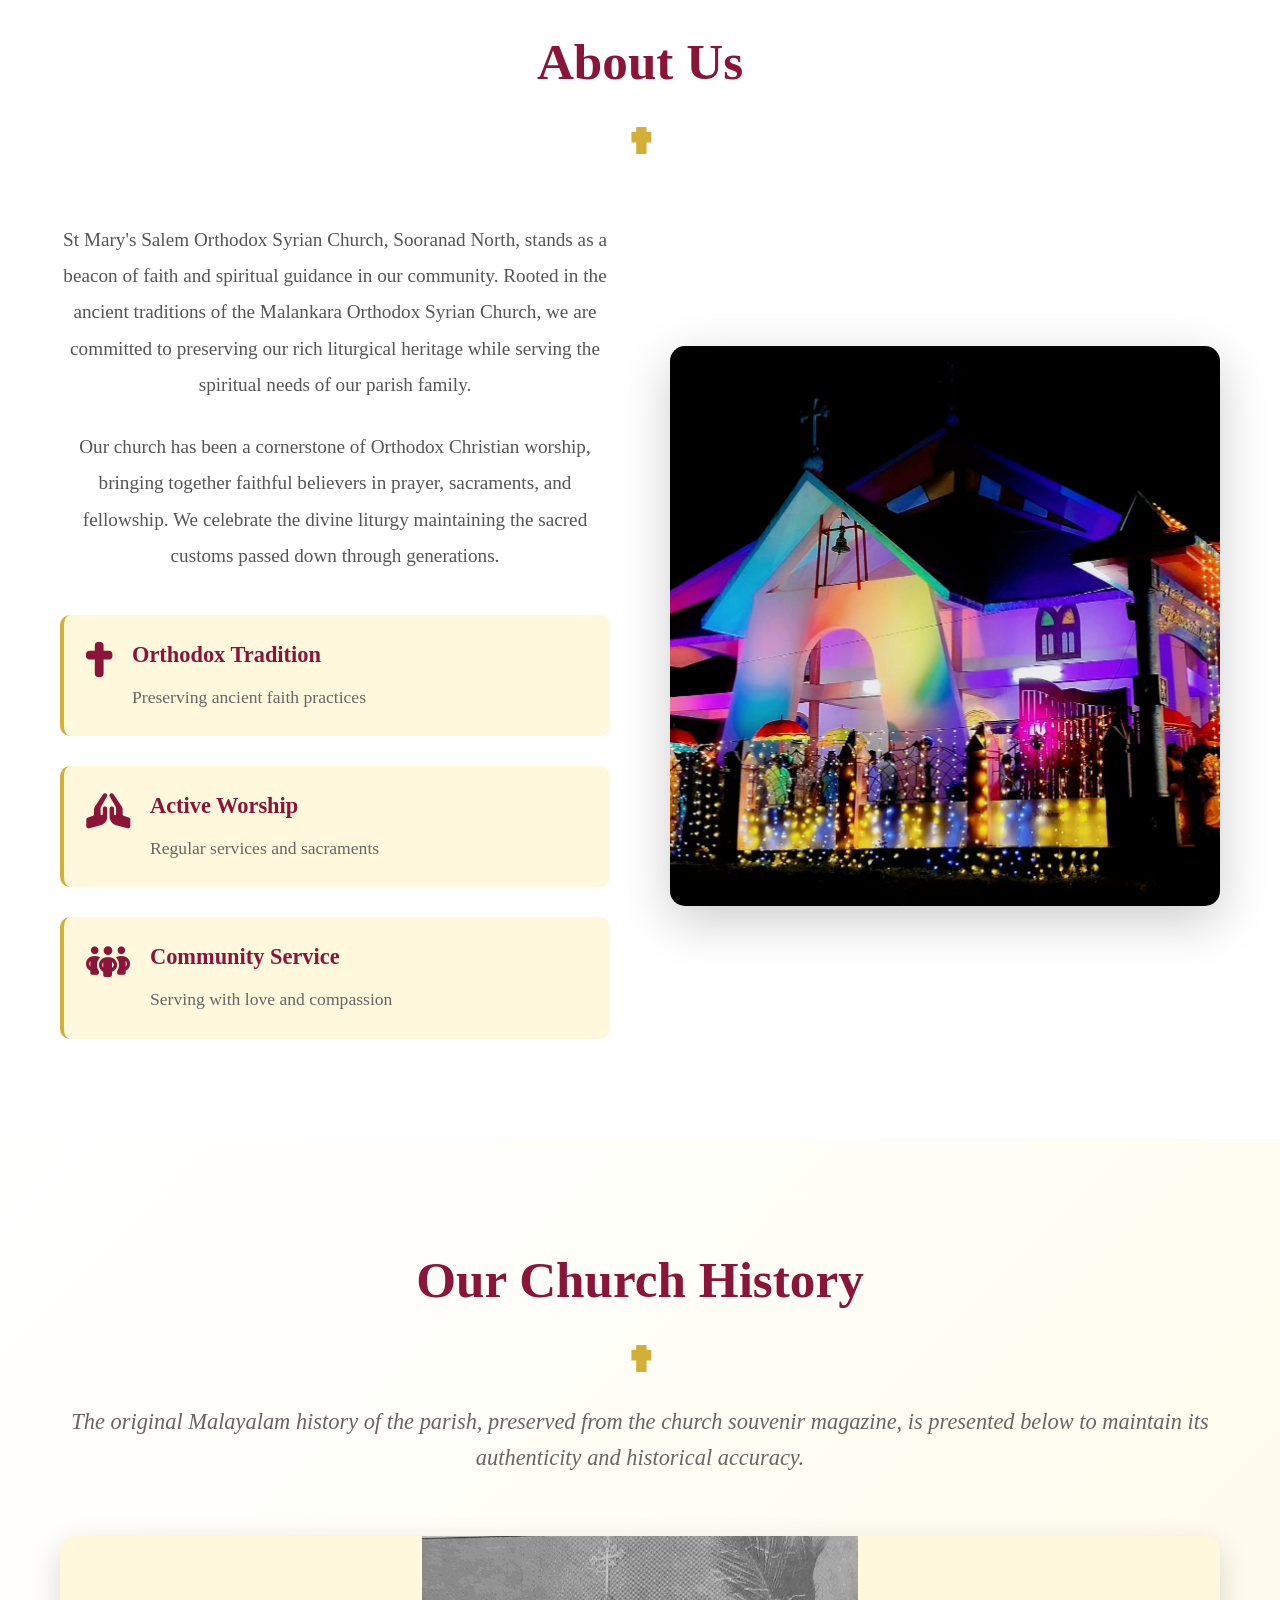
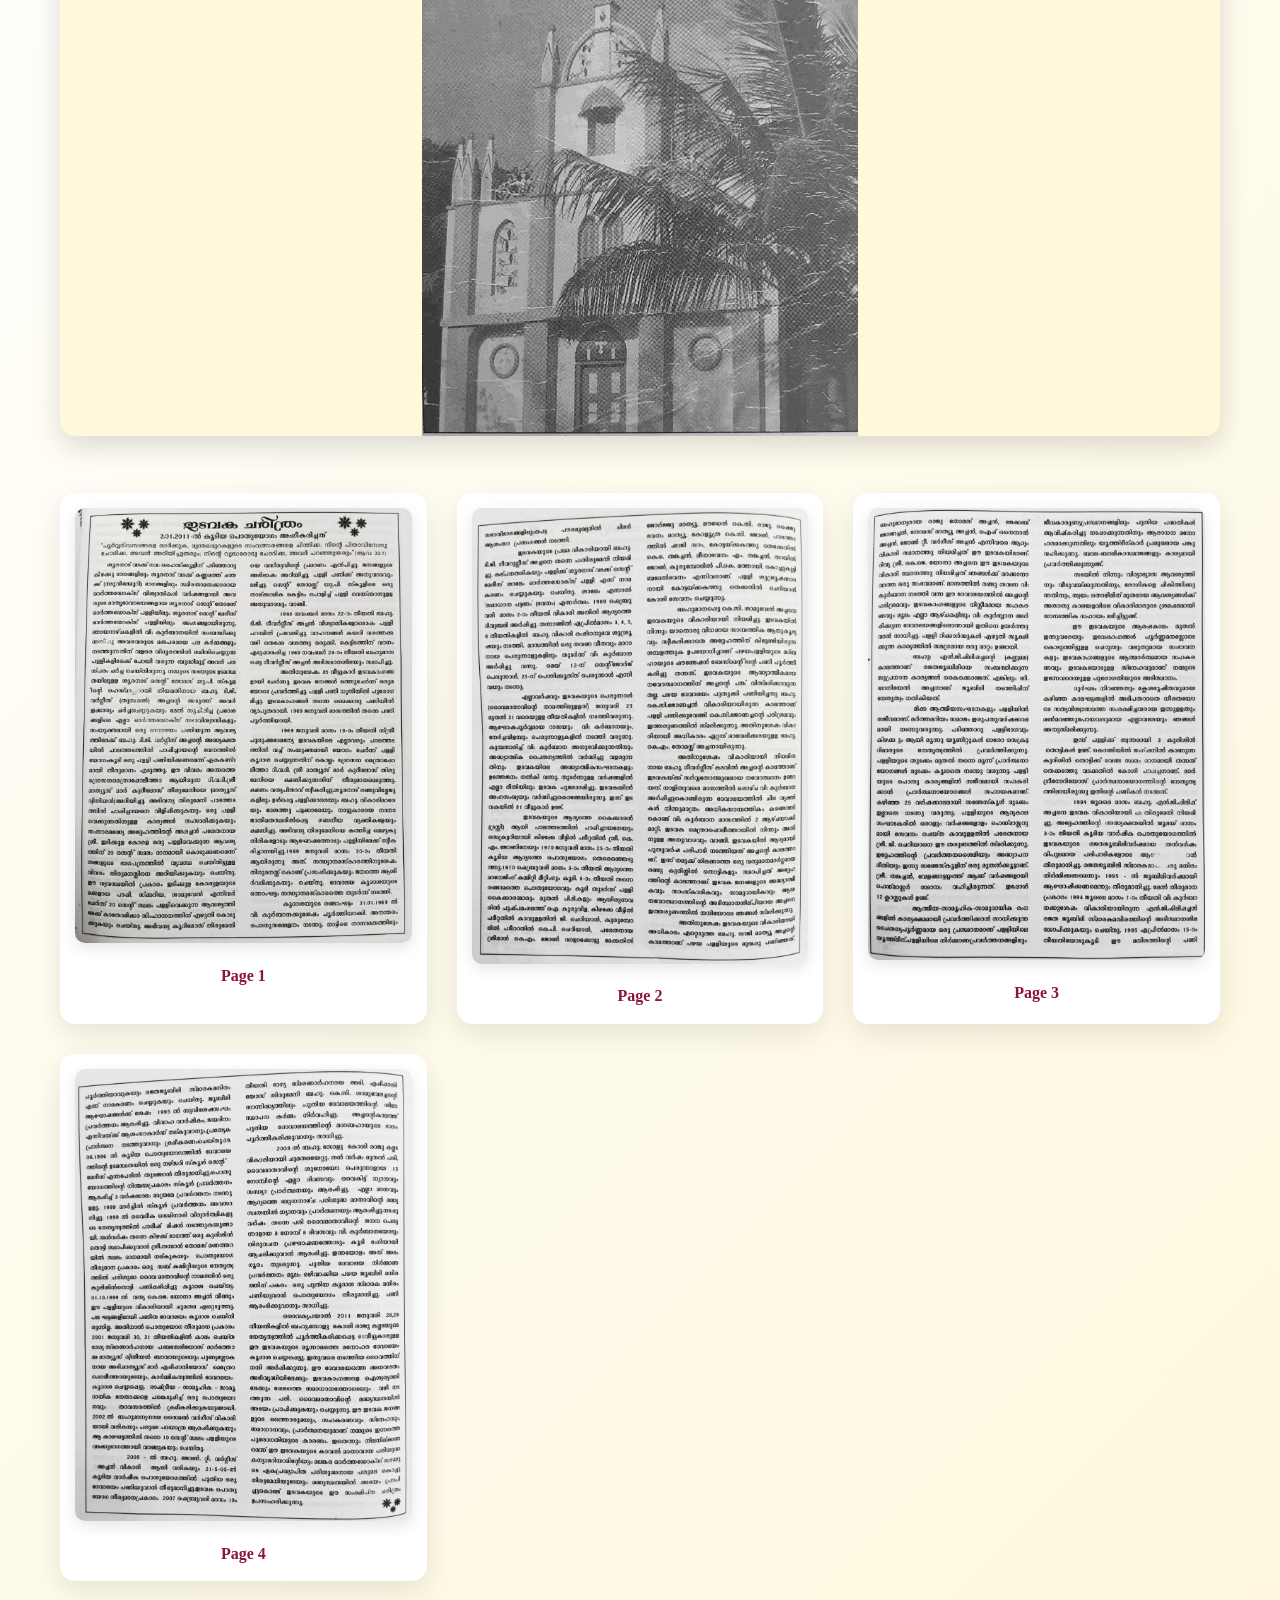
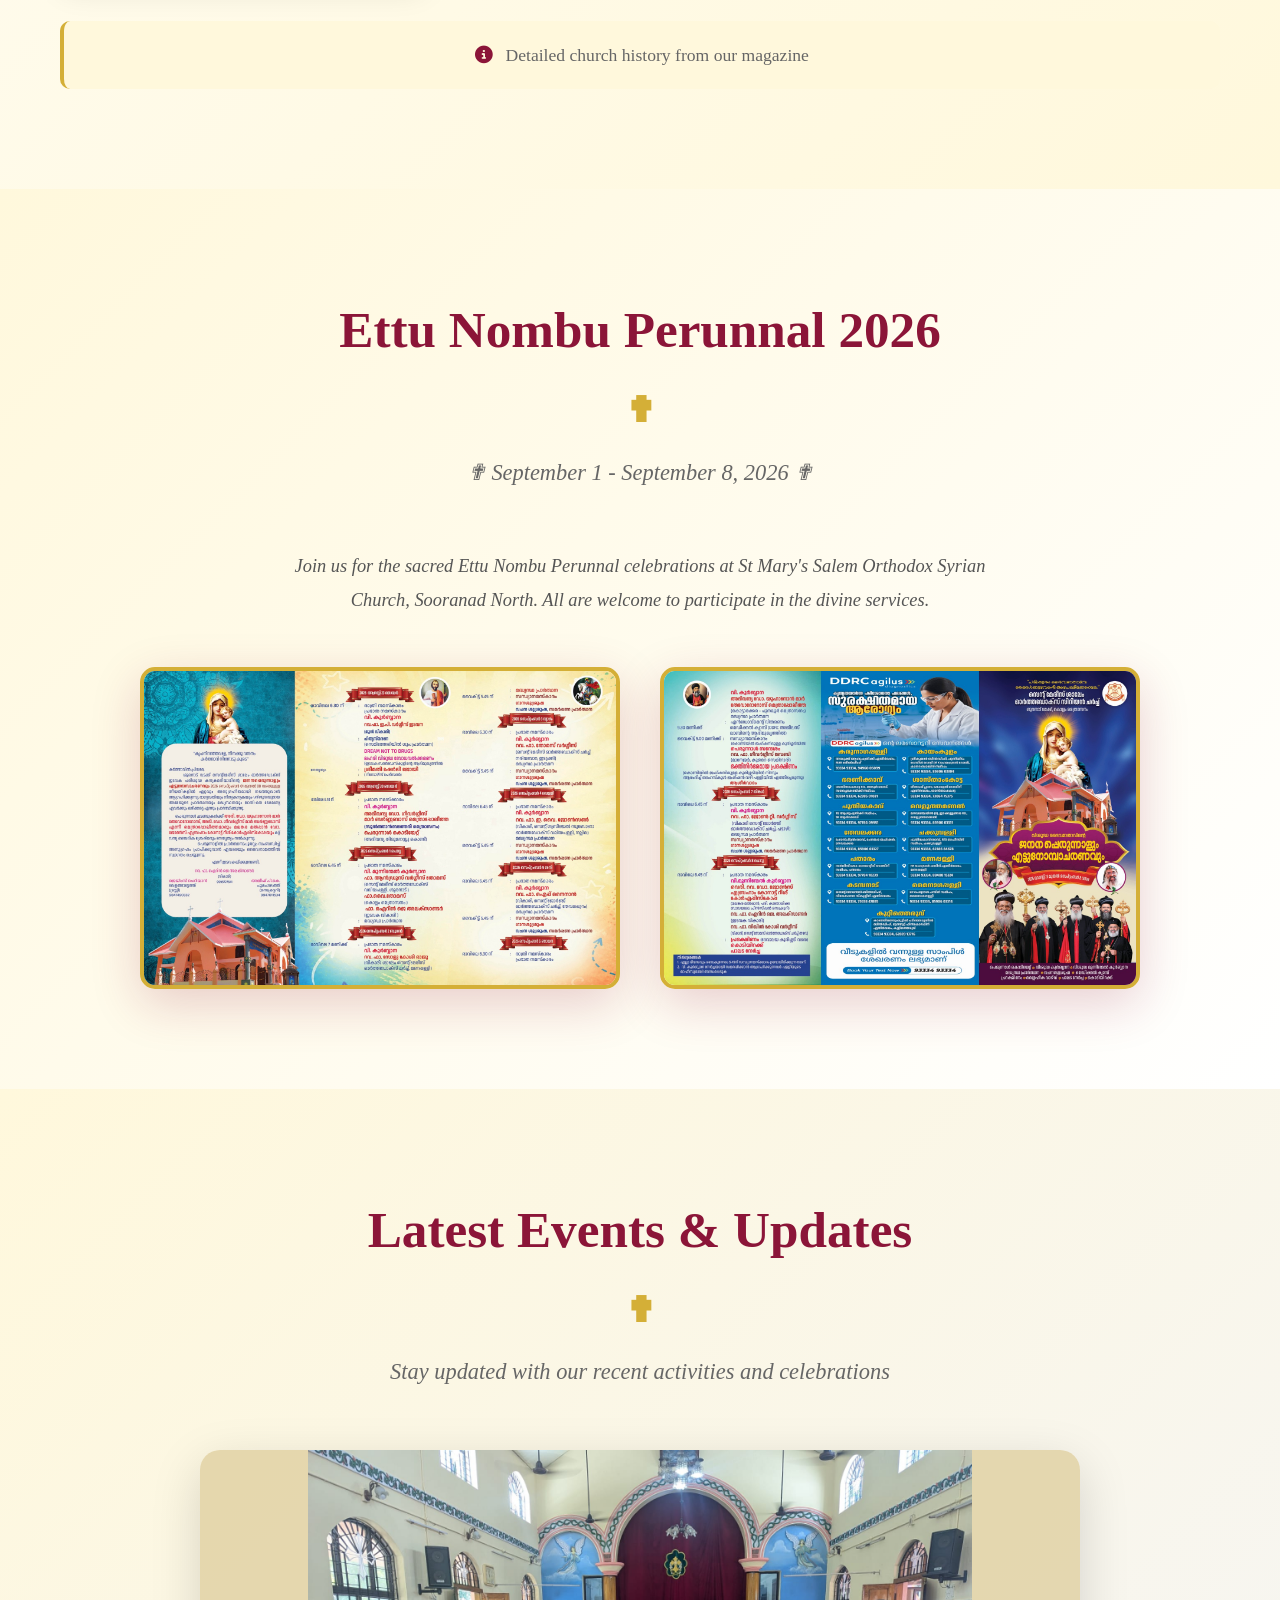
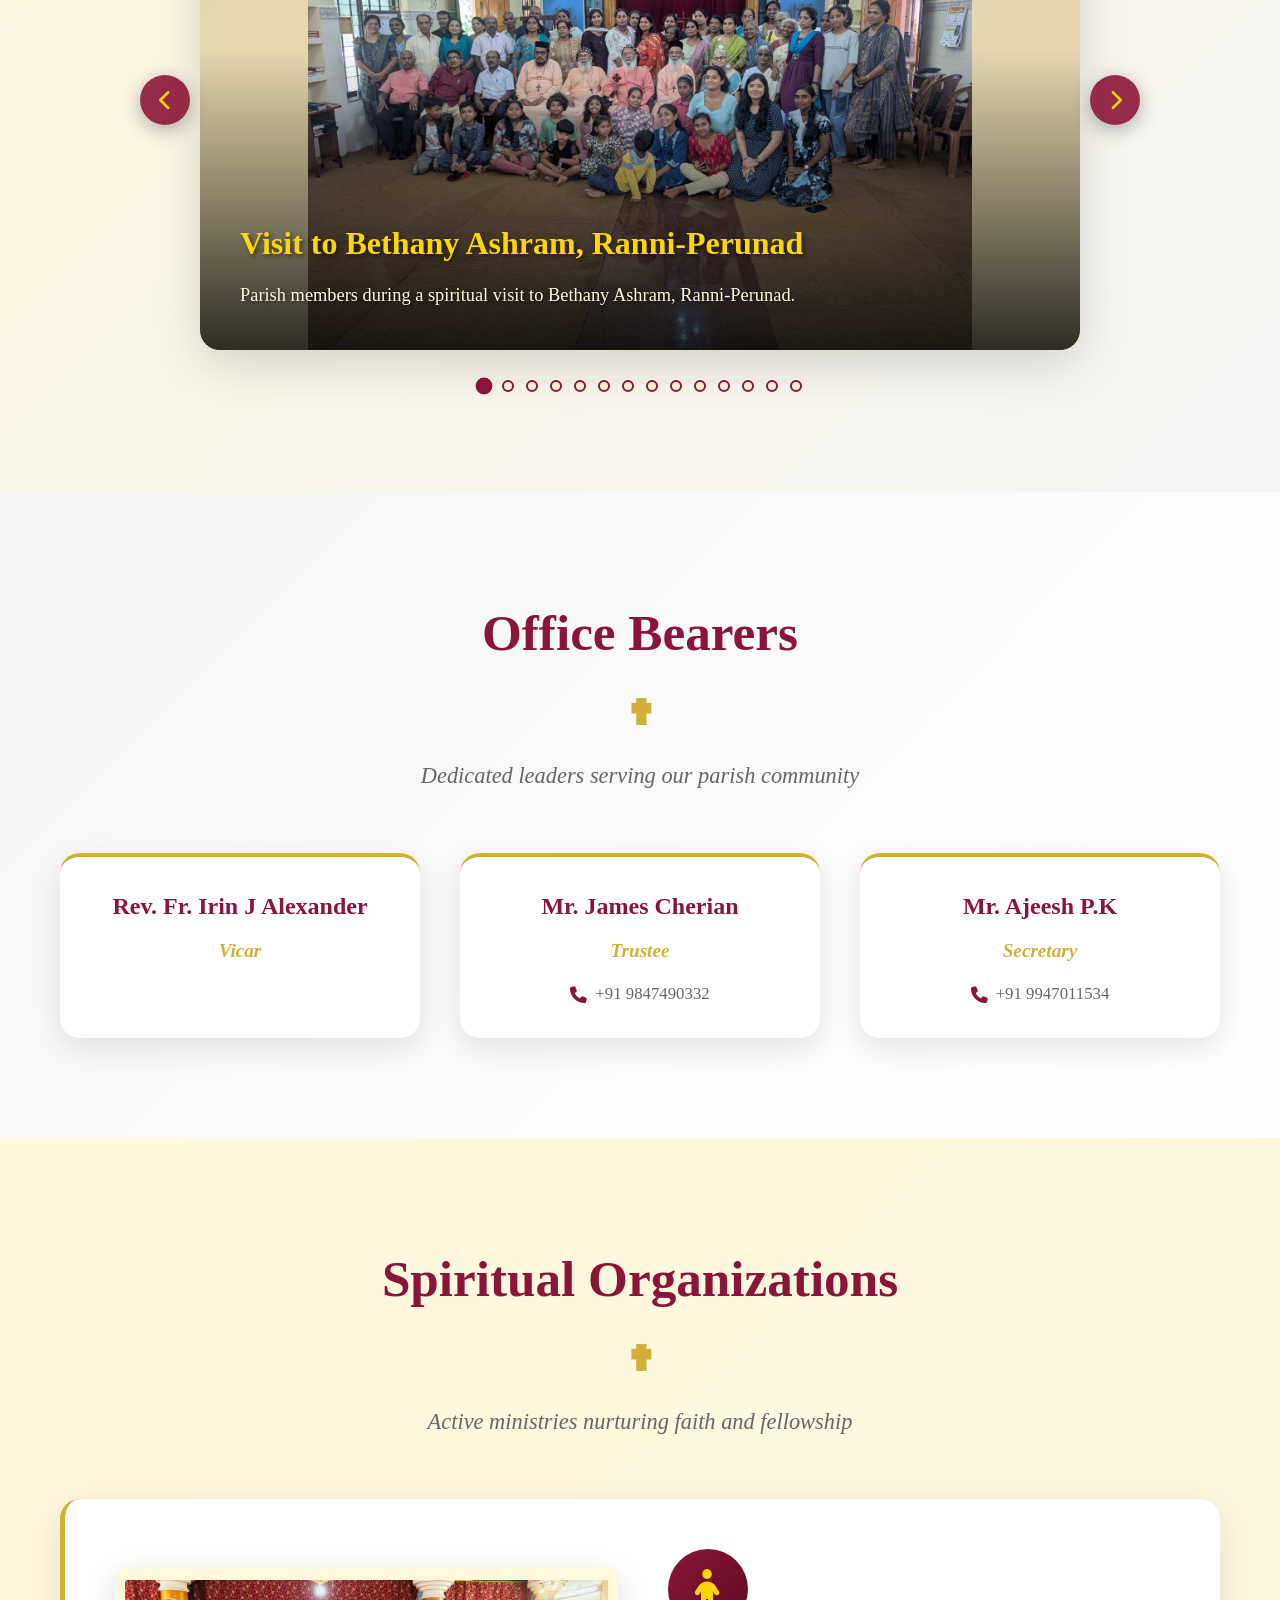
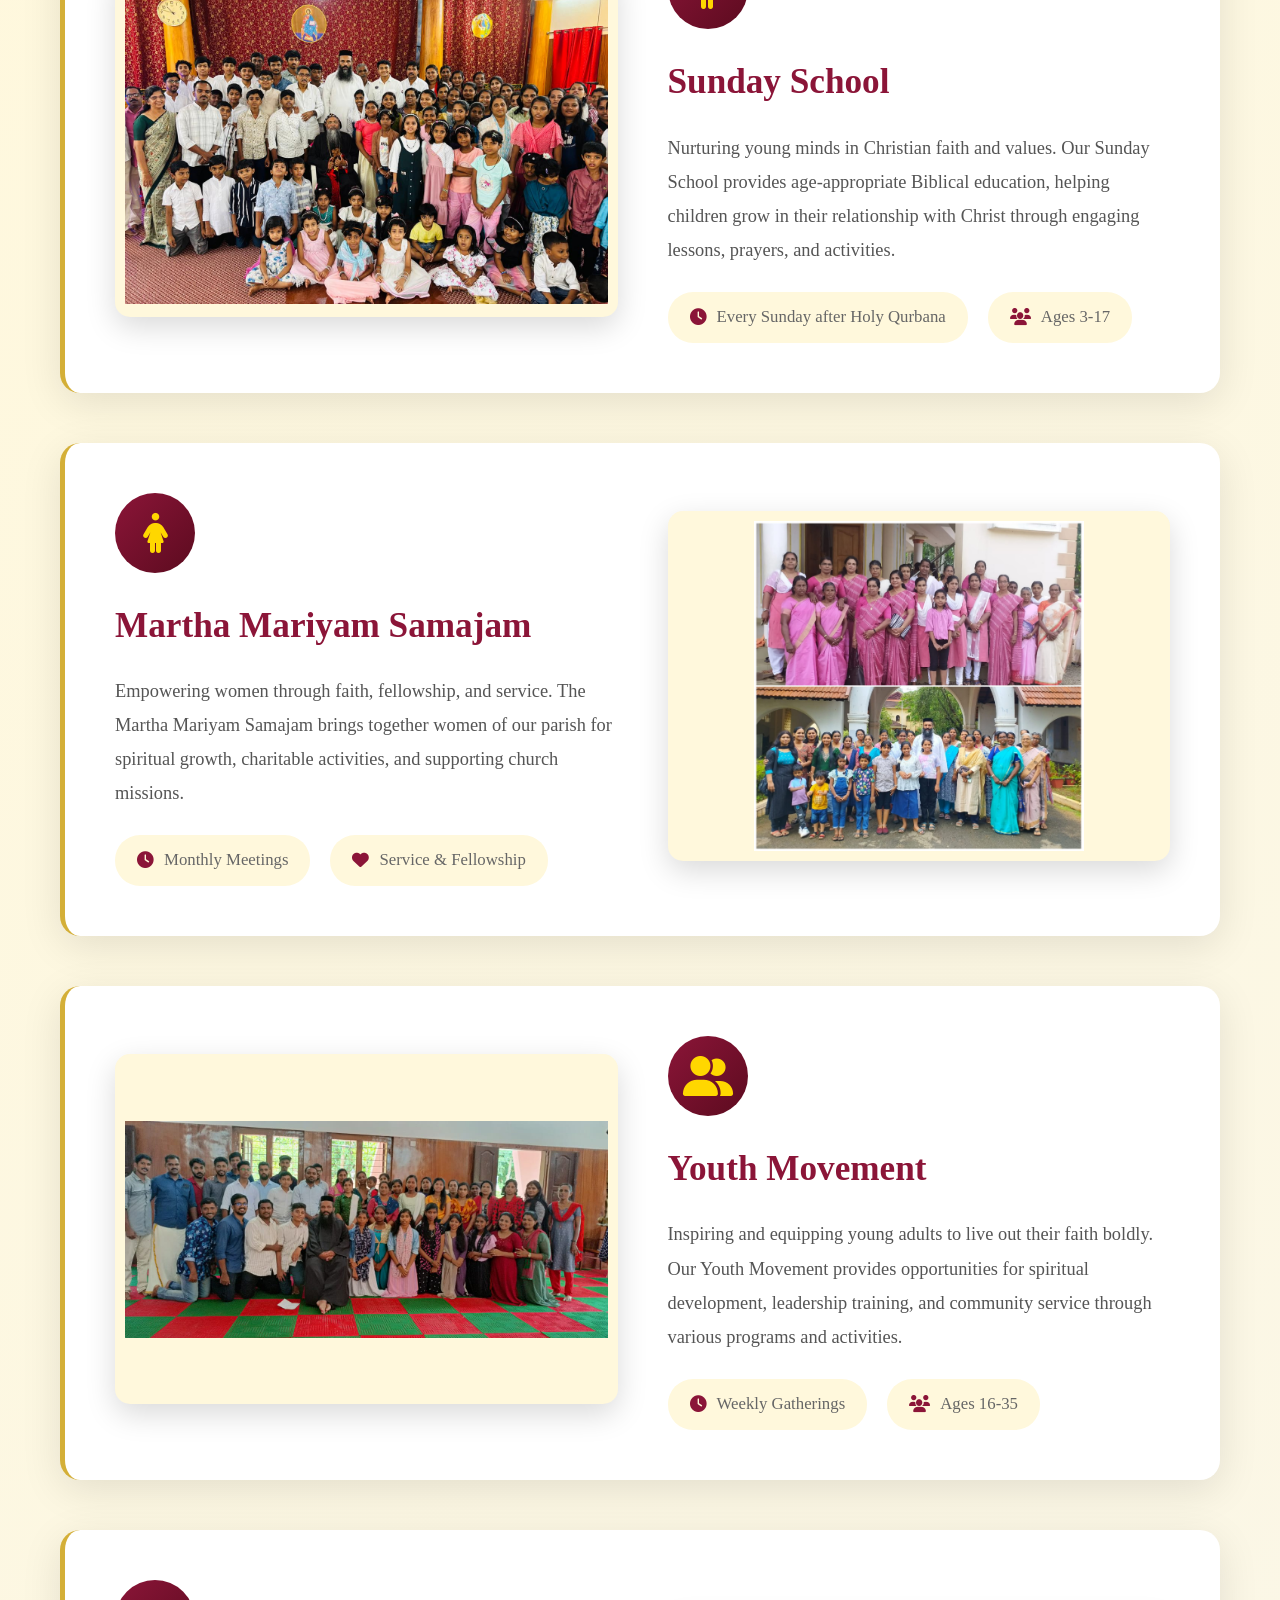
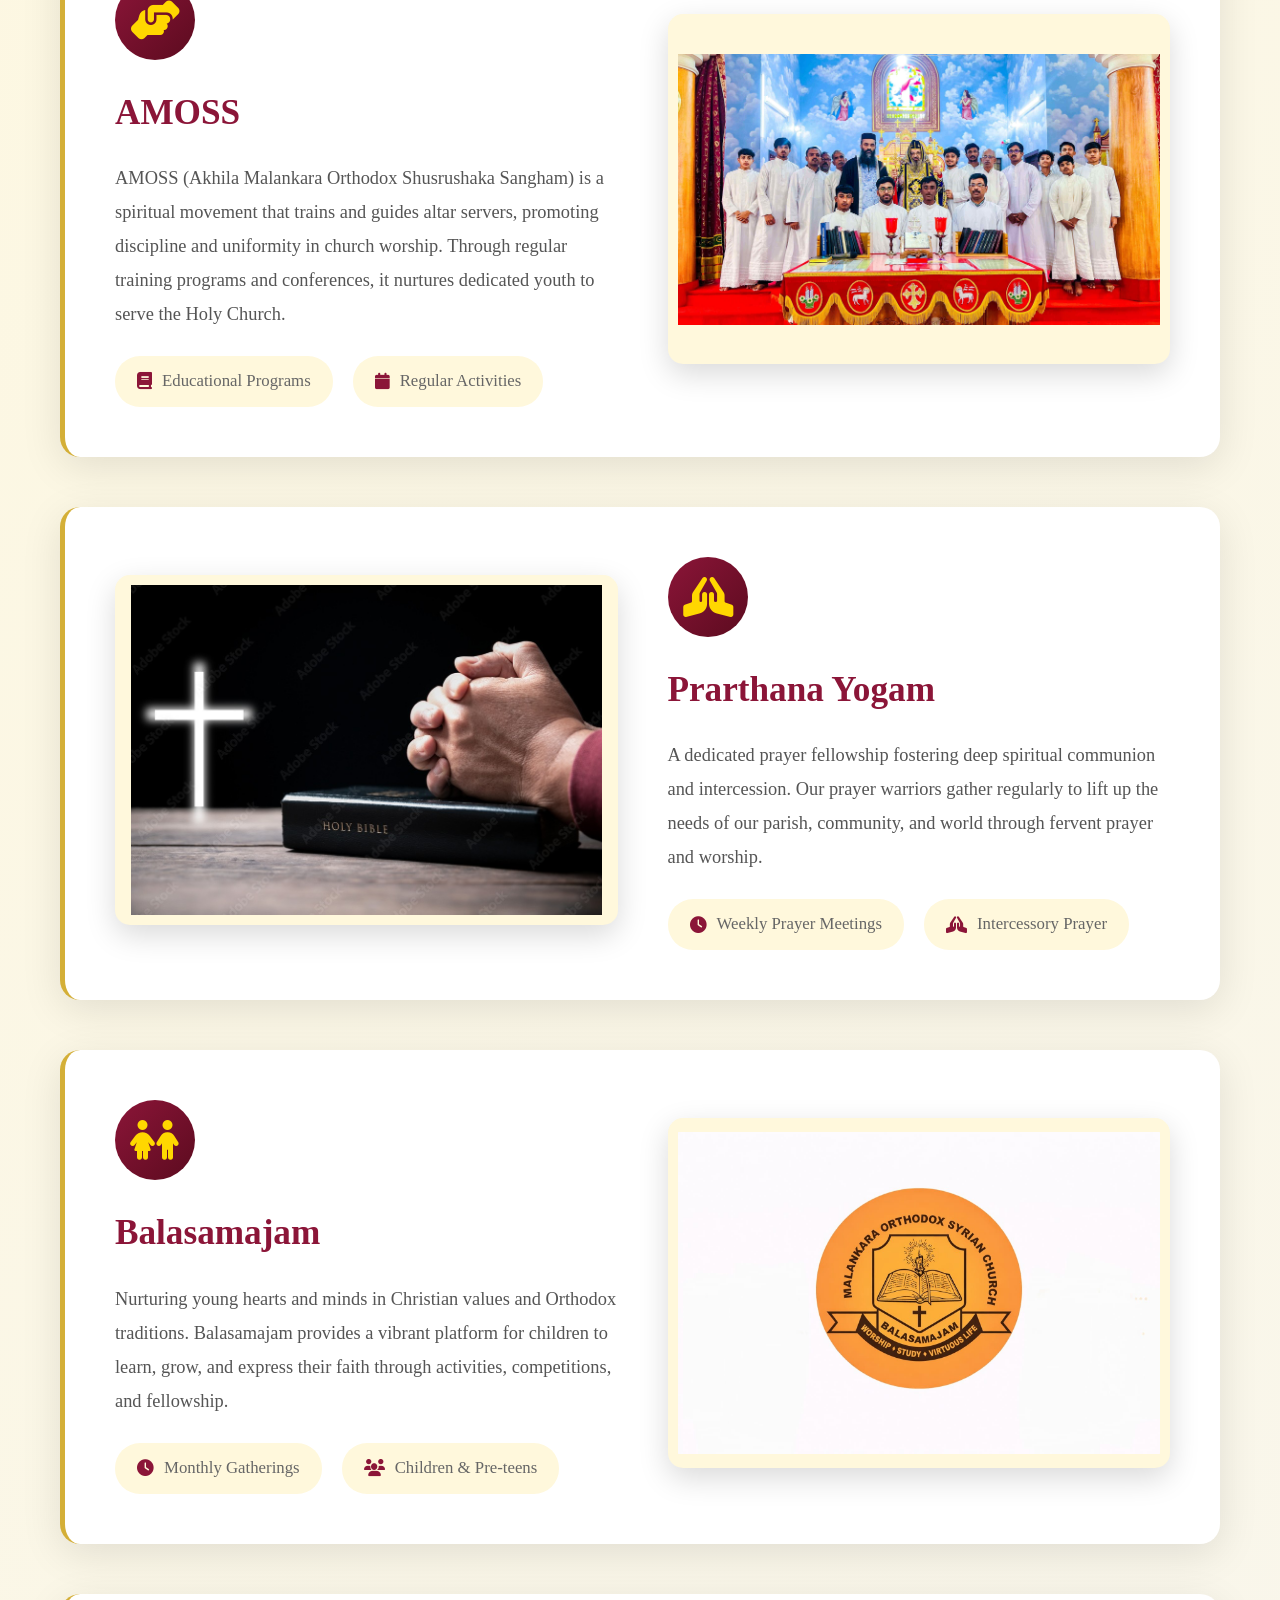
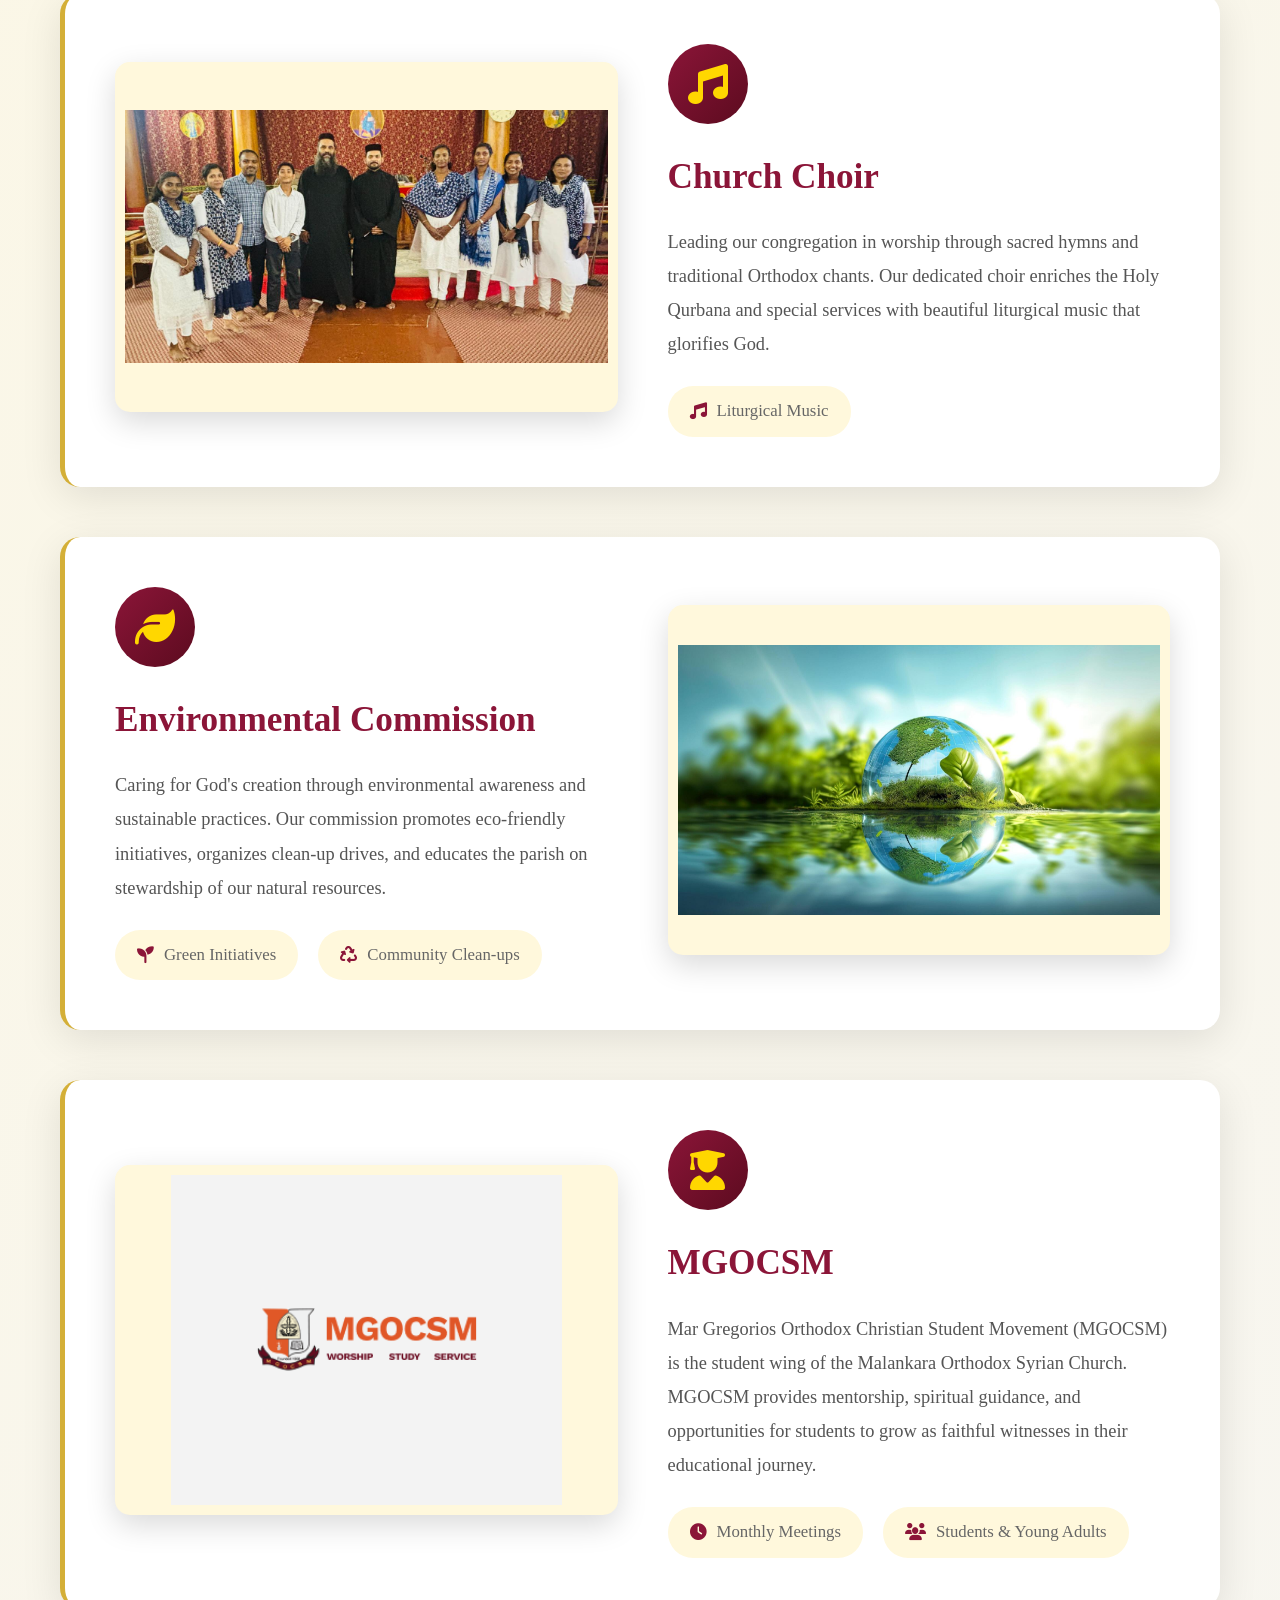
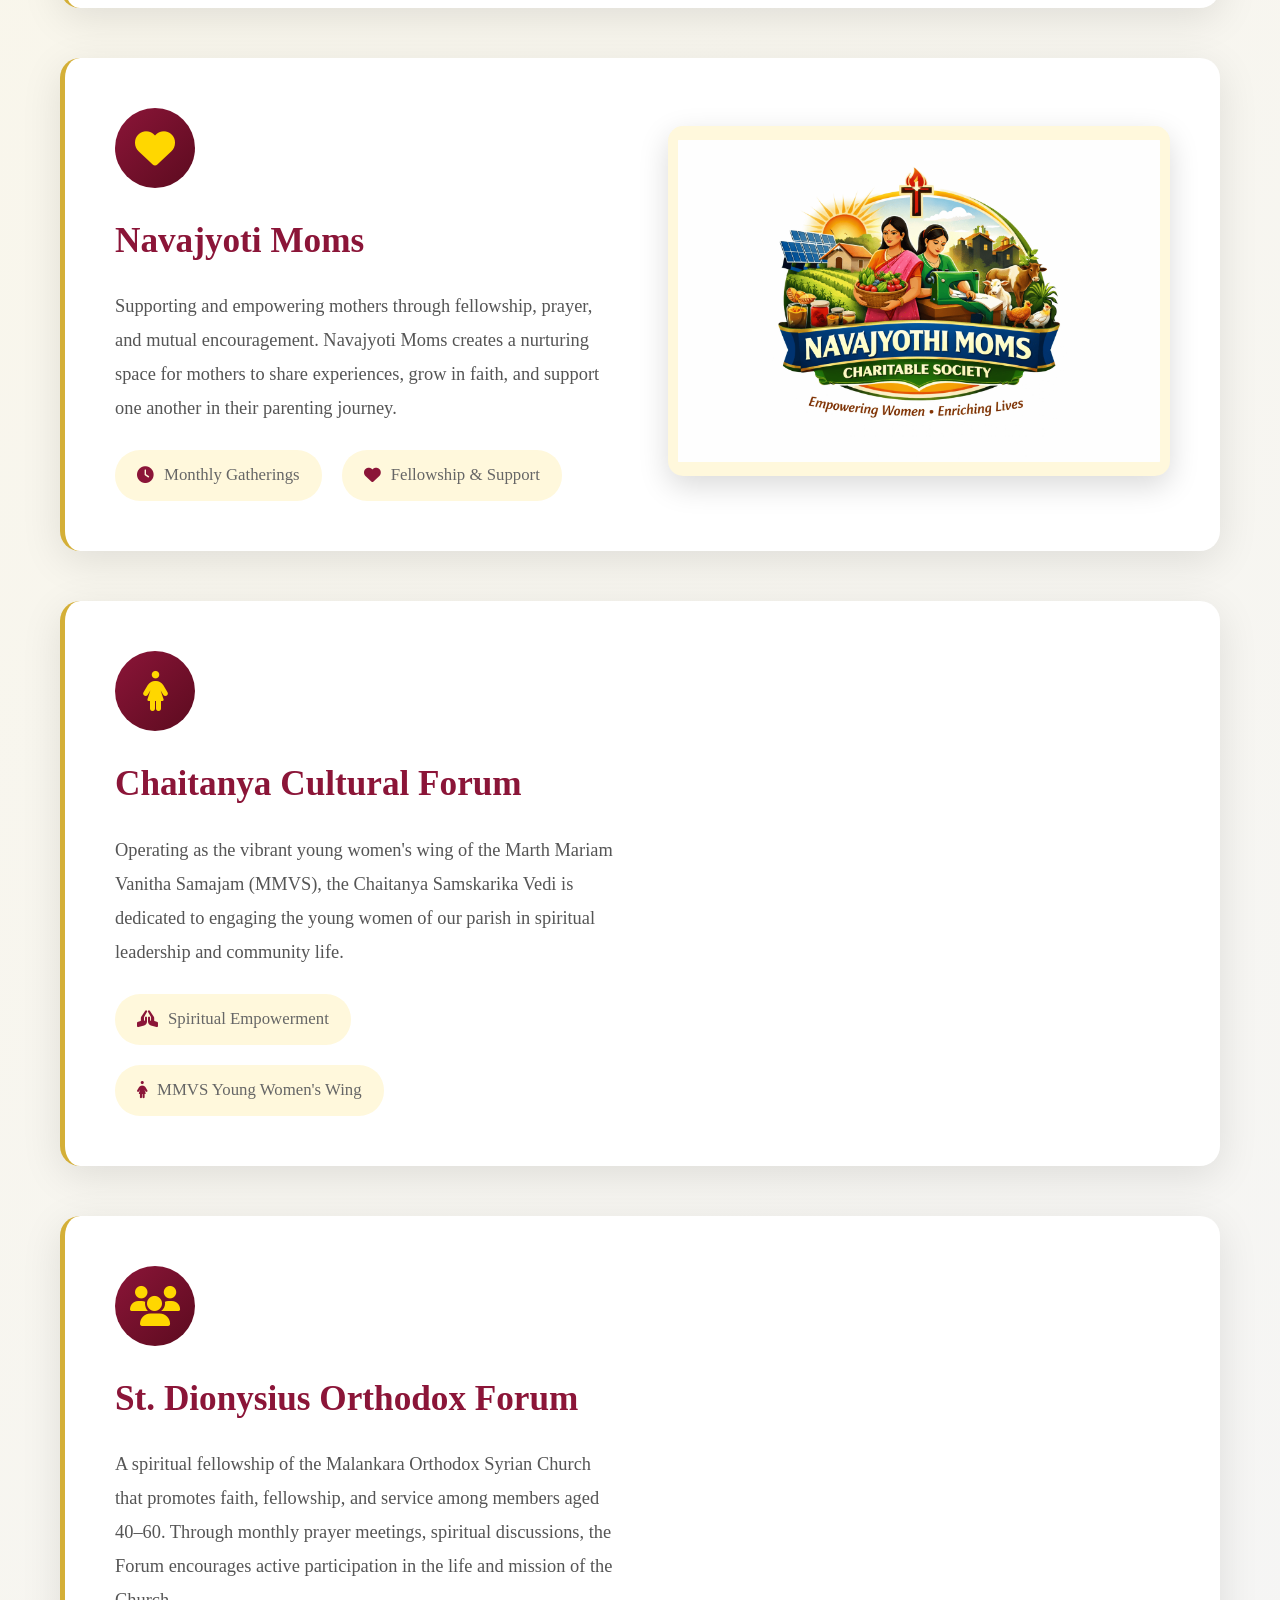
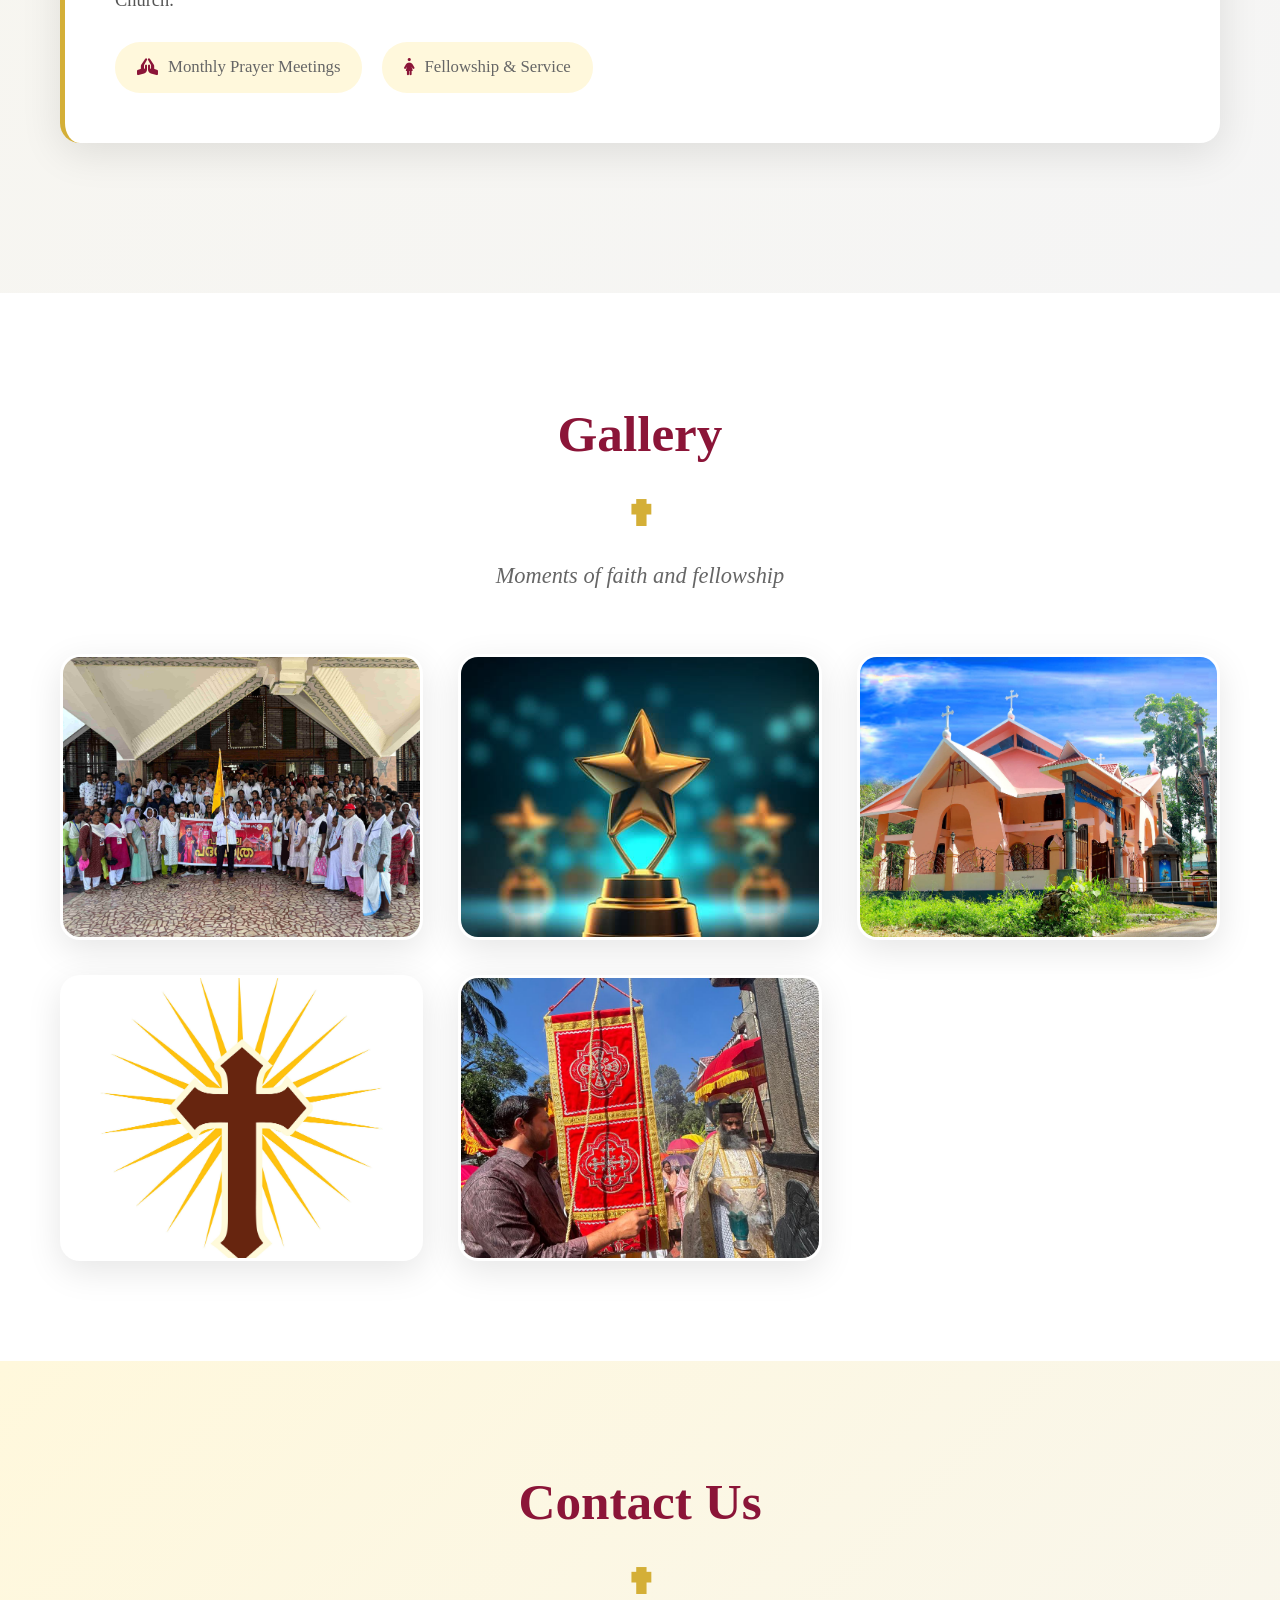
==== commit 46c7f1e2: "Update bearer name from 'Rev. Fr. Alex Jacob' to 'Rev. Fr. Irin J Alexander'" ====
--- a/index.html
+++ b/index.html
@@ -412,7 +412,7 @@
             <div class="bearers-grid">
                 <div class="bearer-card fade-in">
                     <div class="bearer-info">
-                        <h3 class="bearer-name">Rev. Fr. Alex Jacob</h3>
+                        <h3 class="bearer-name">Rev. Fr. Irin J Alexander</h3>
                         <p class="bearer-position">Vicar</p>
                     </div>
                 </div>
@@ -782,4 +782,4 @@
 
     <script src="js/main.js"></script>
 </body>
-</html>+</html>
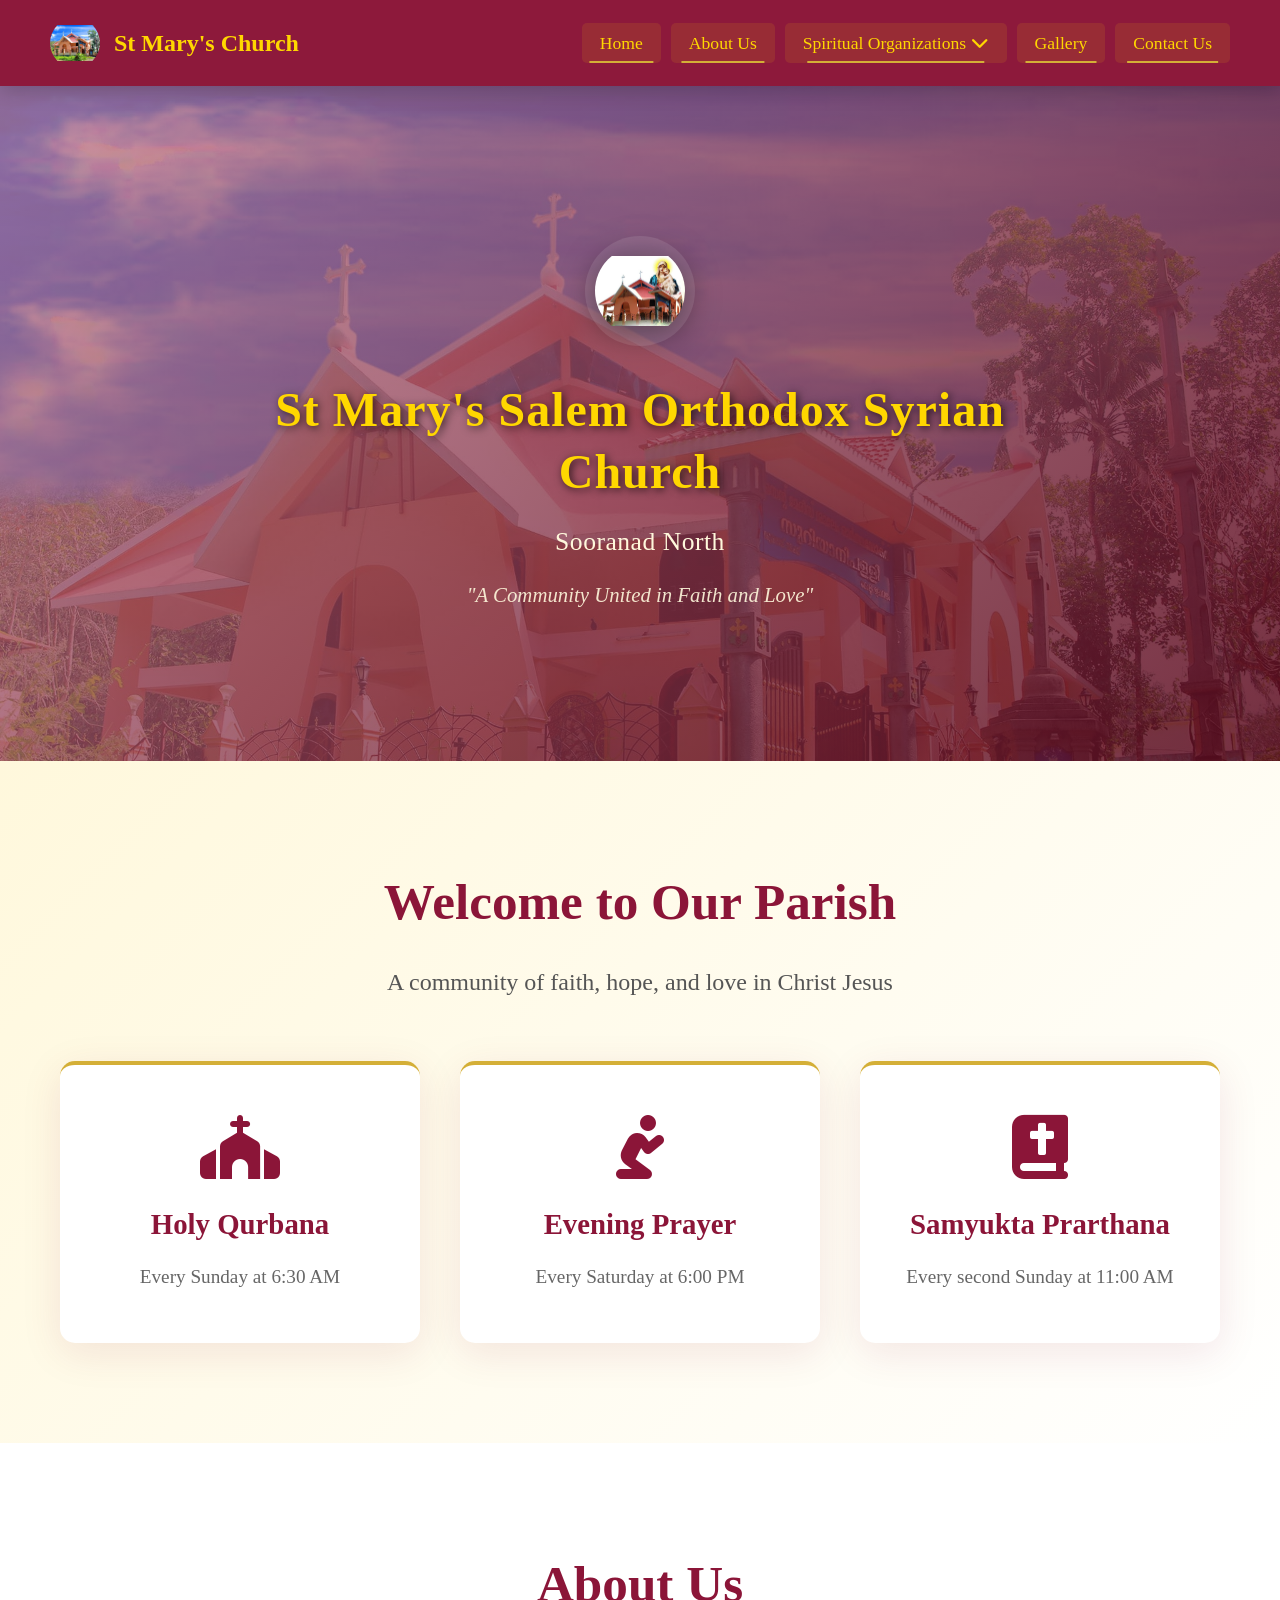
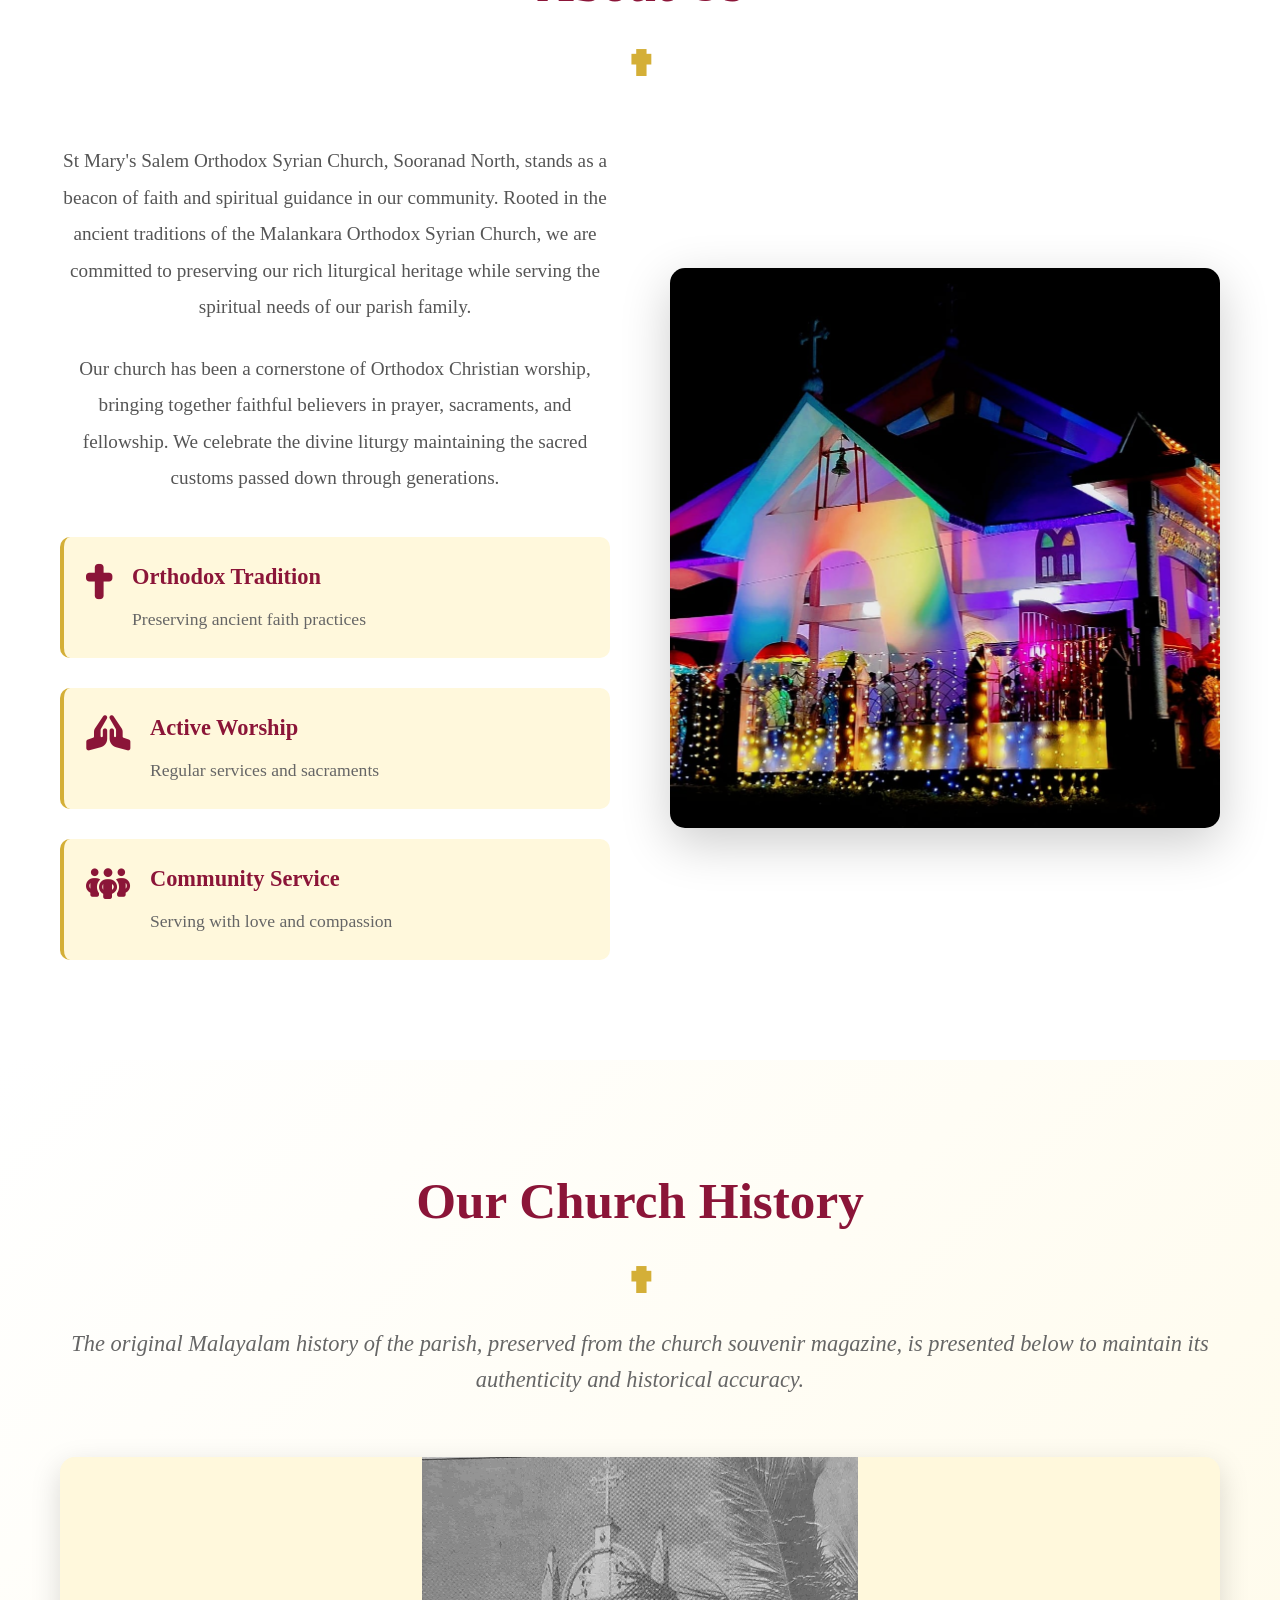
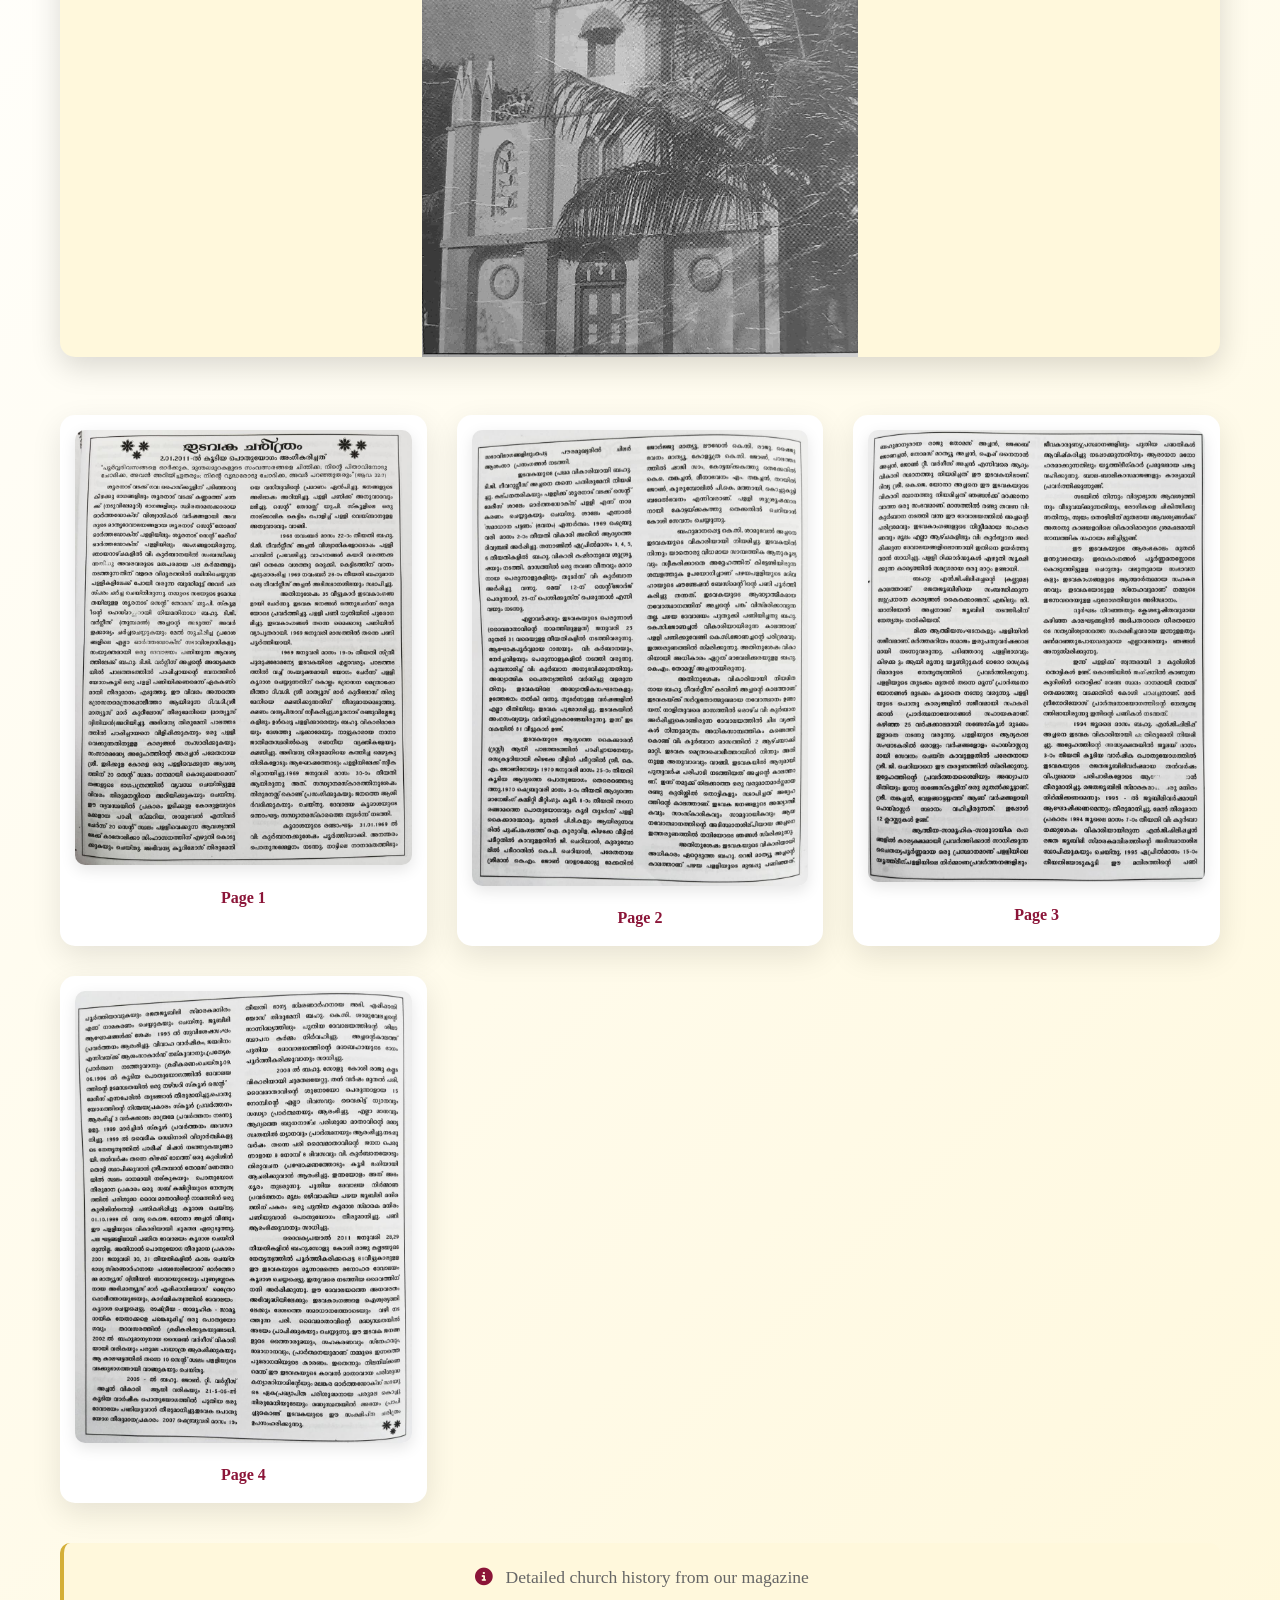
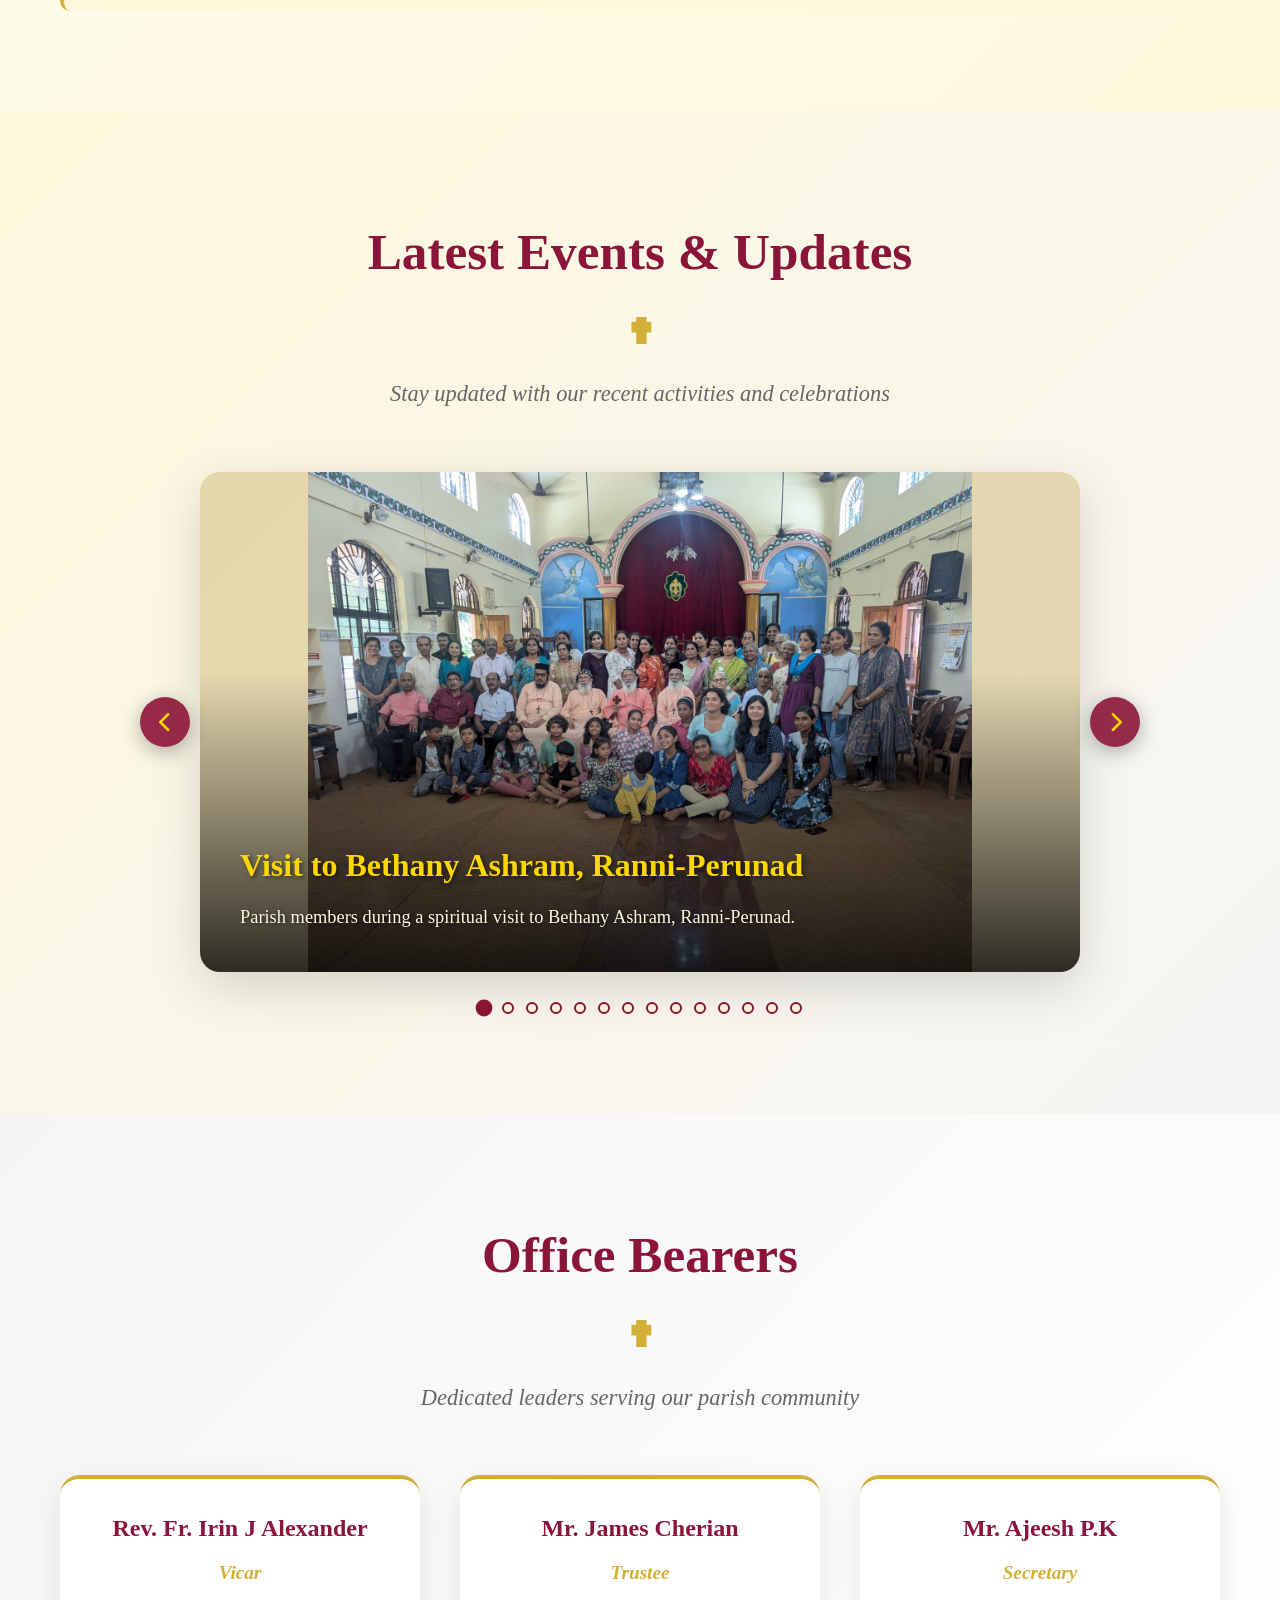
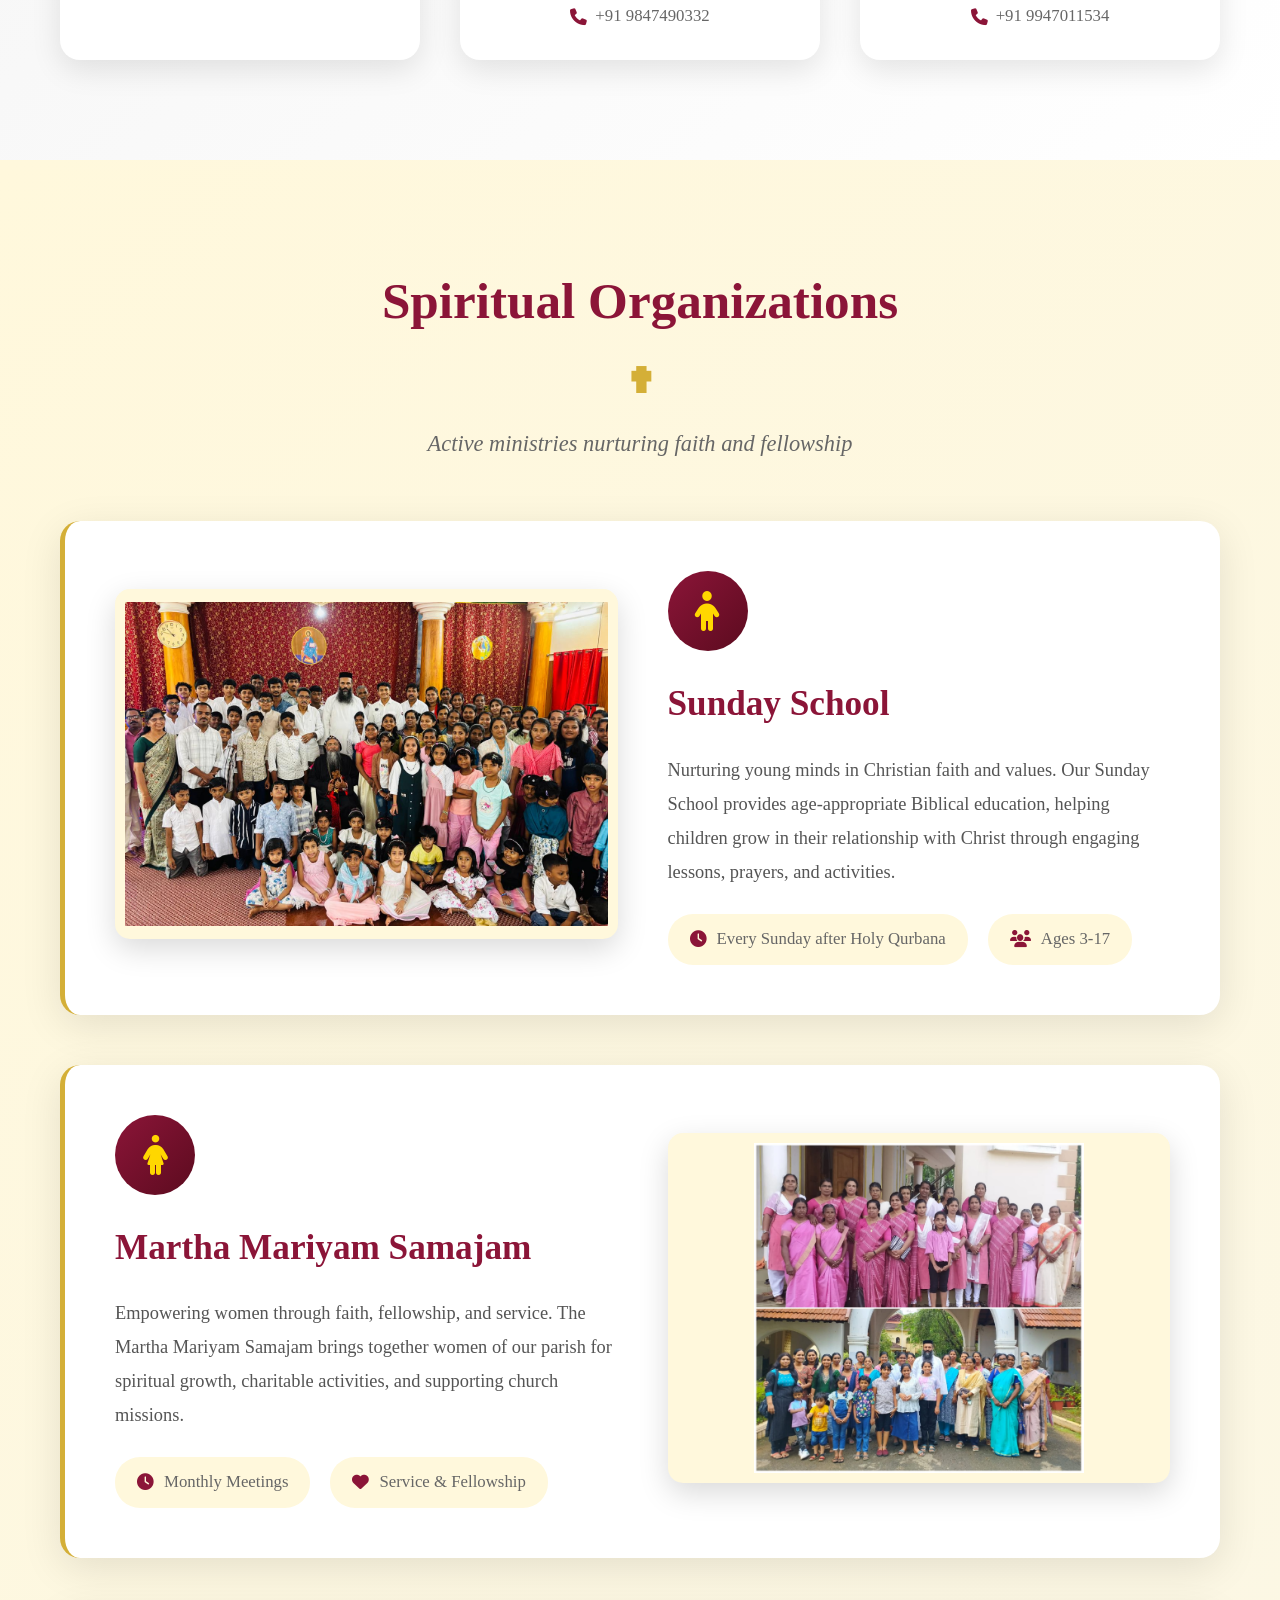
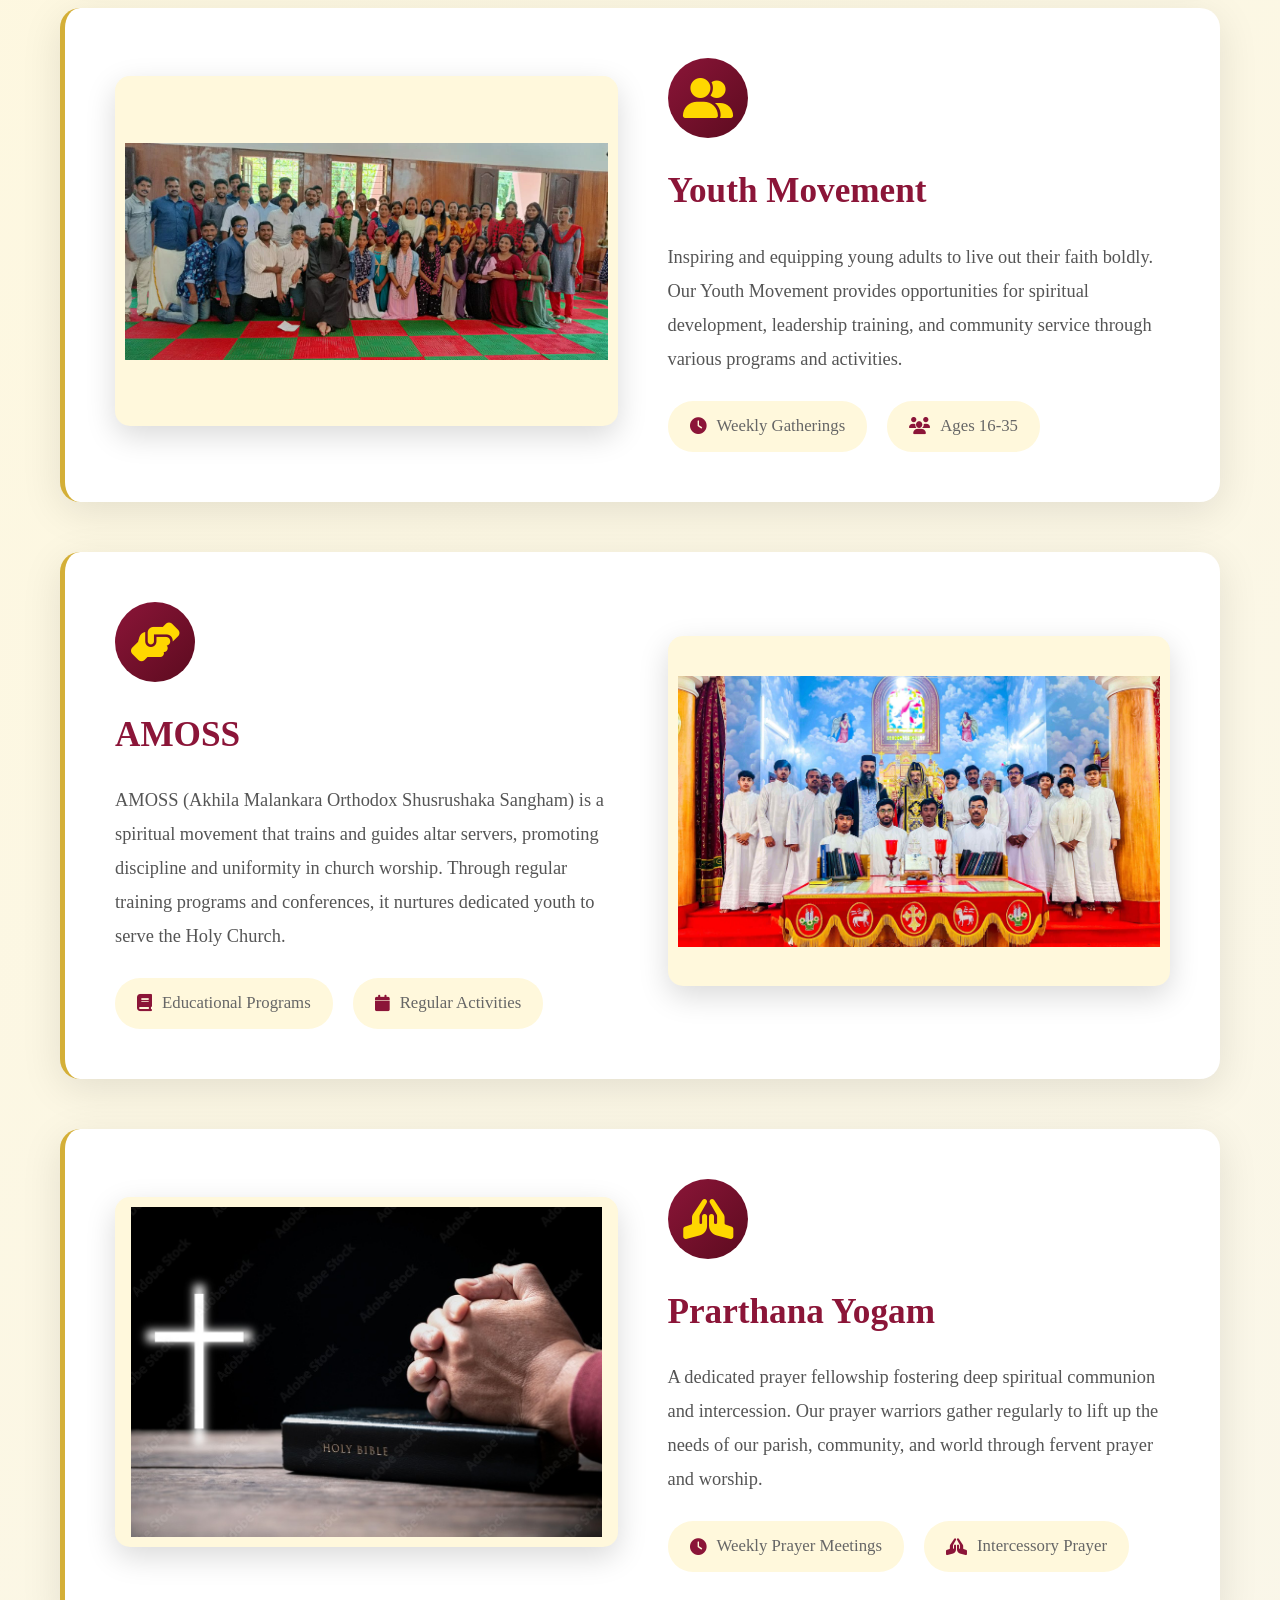
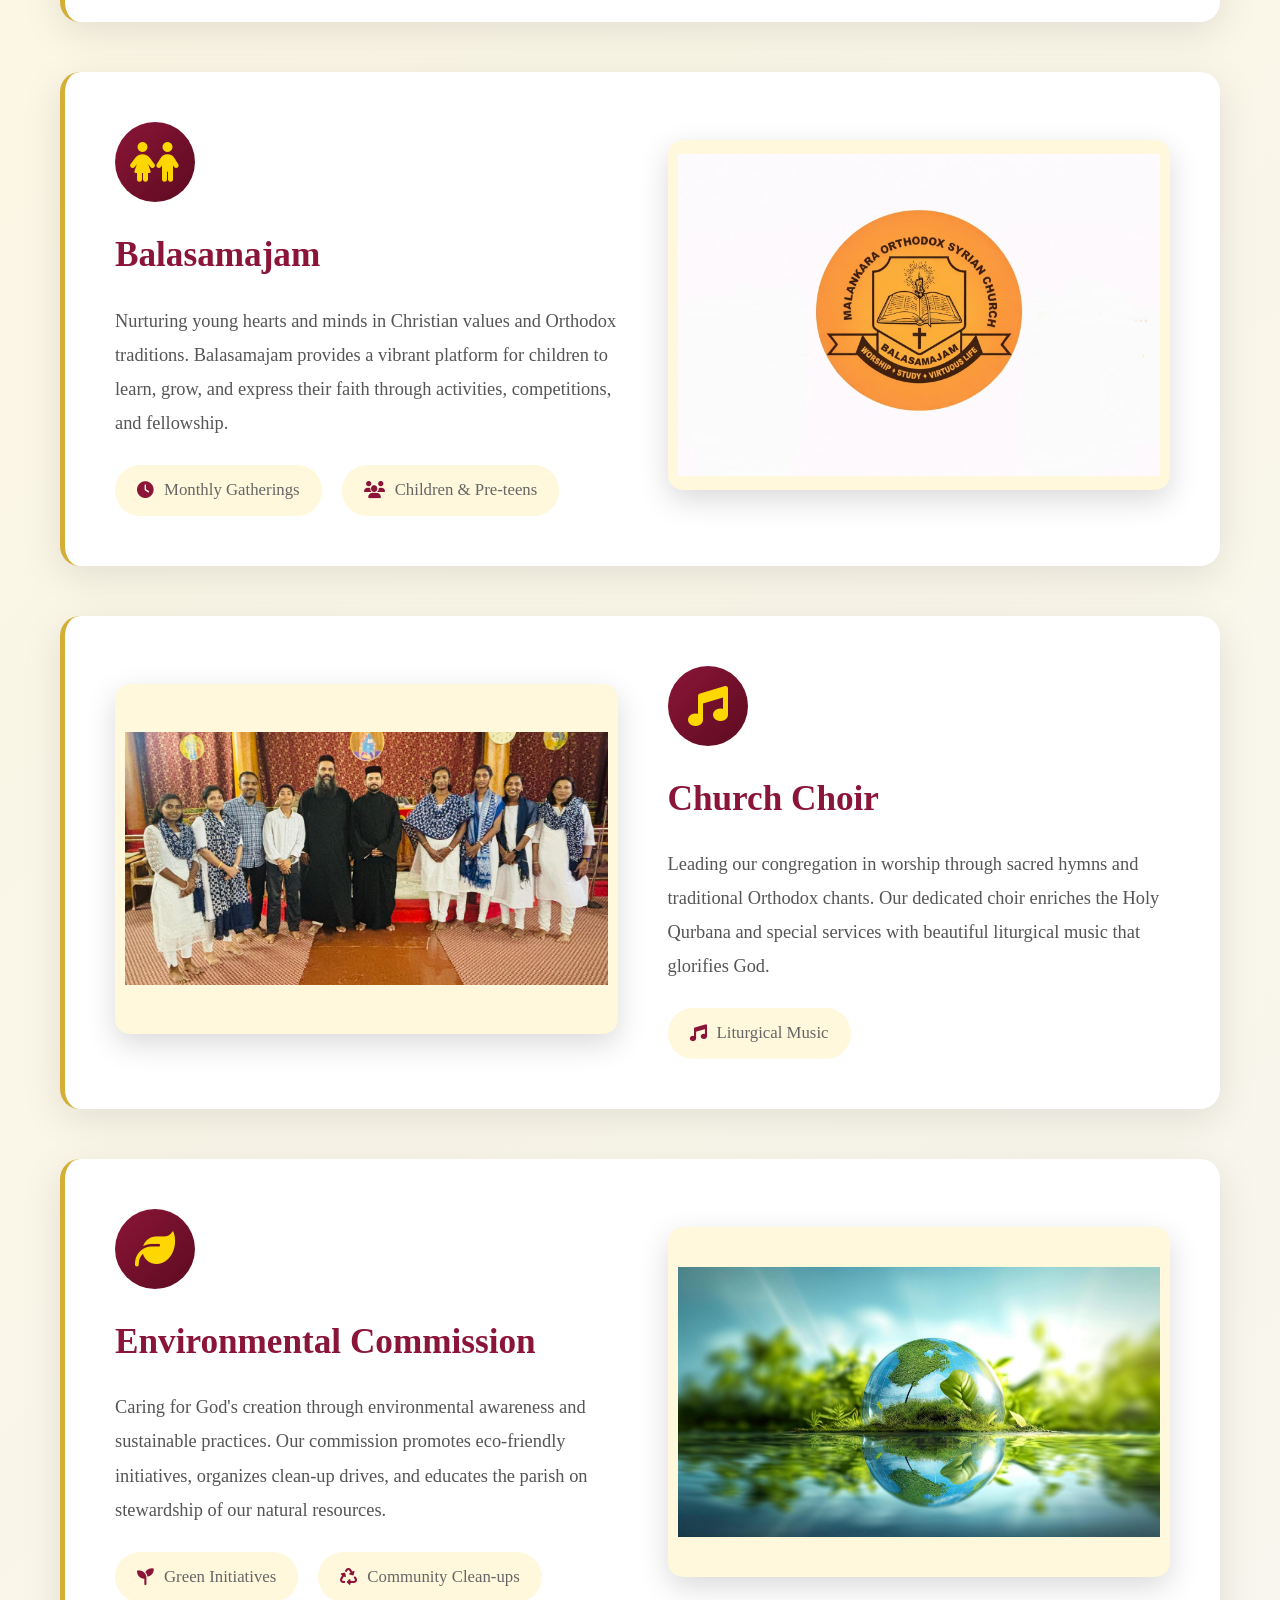
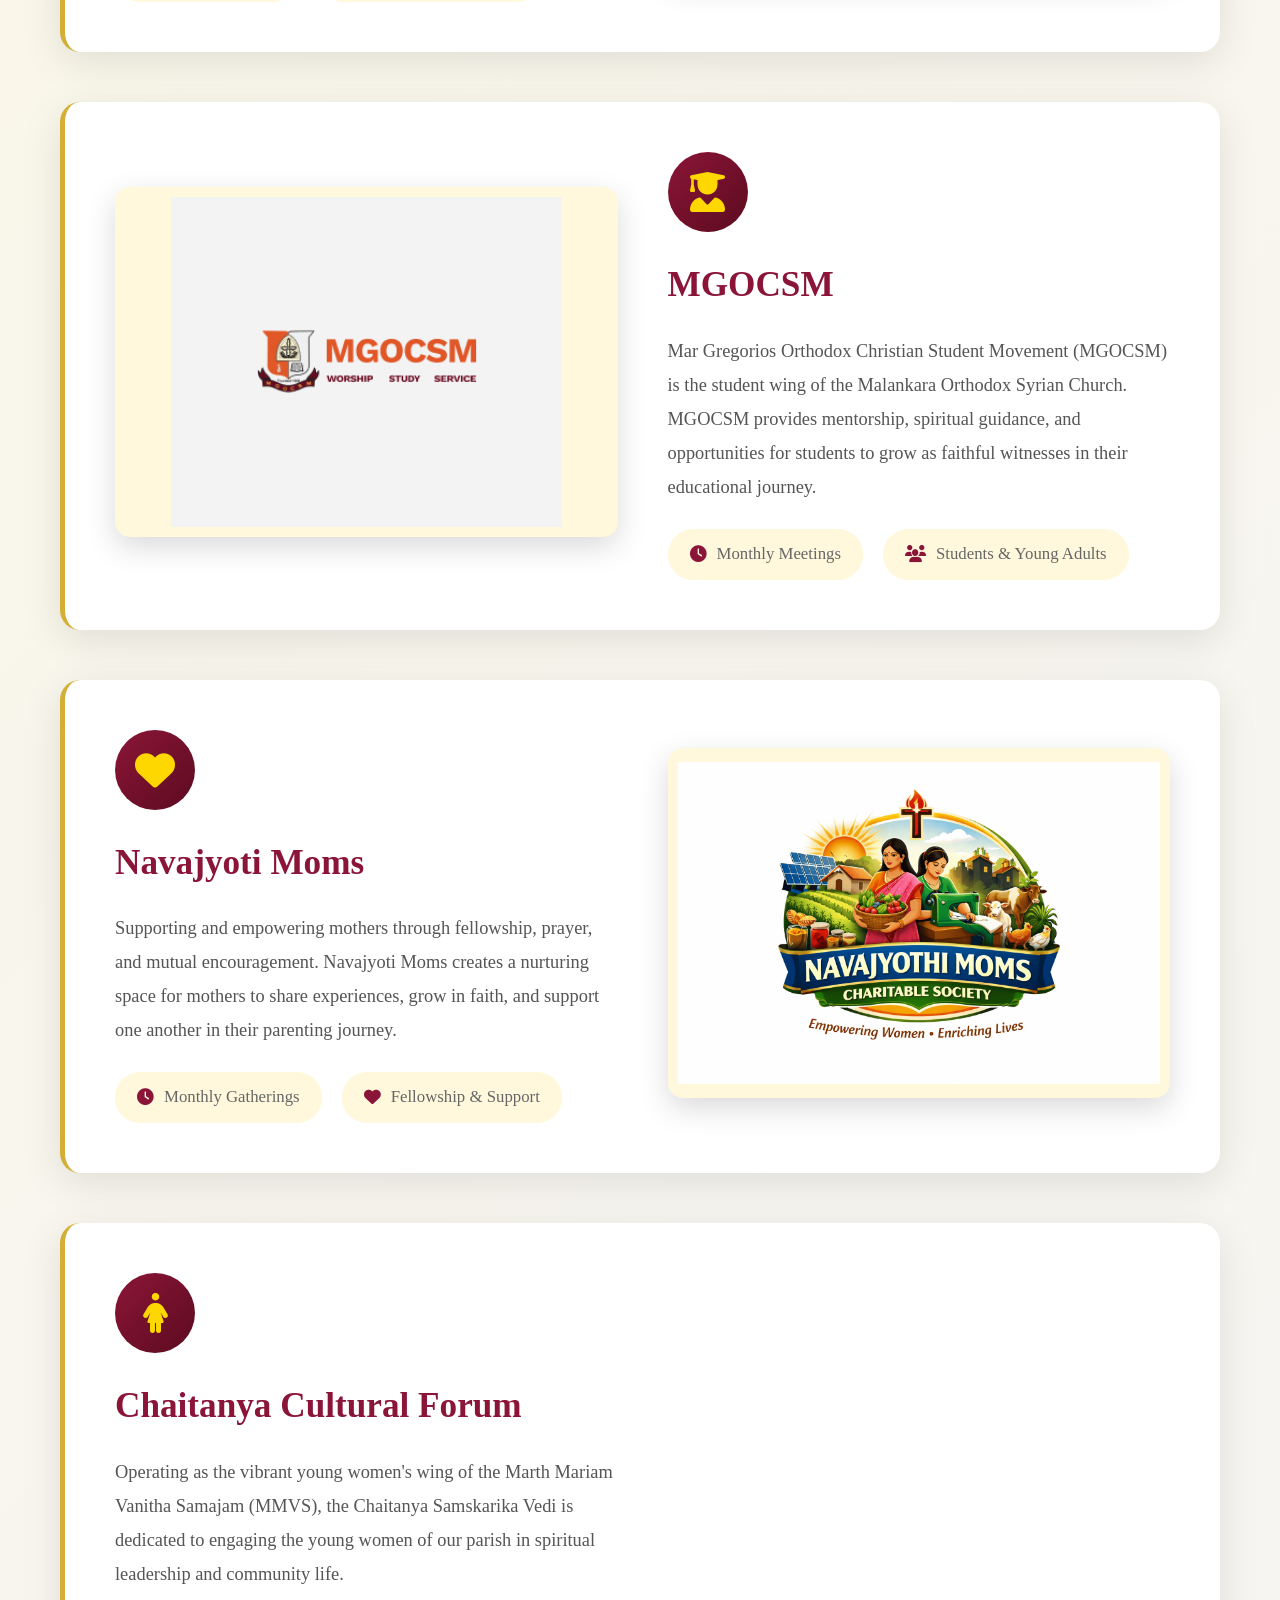
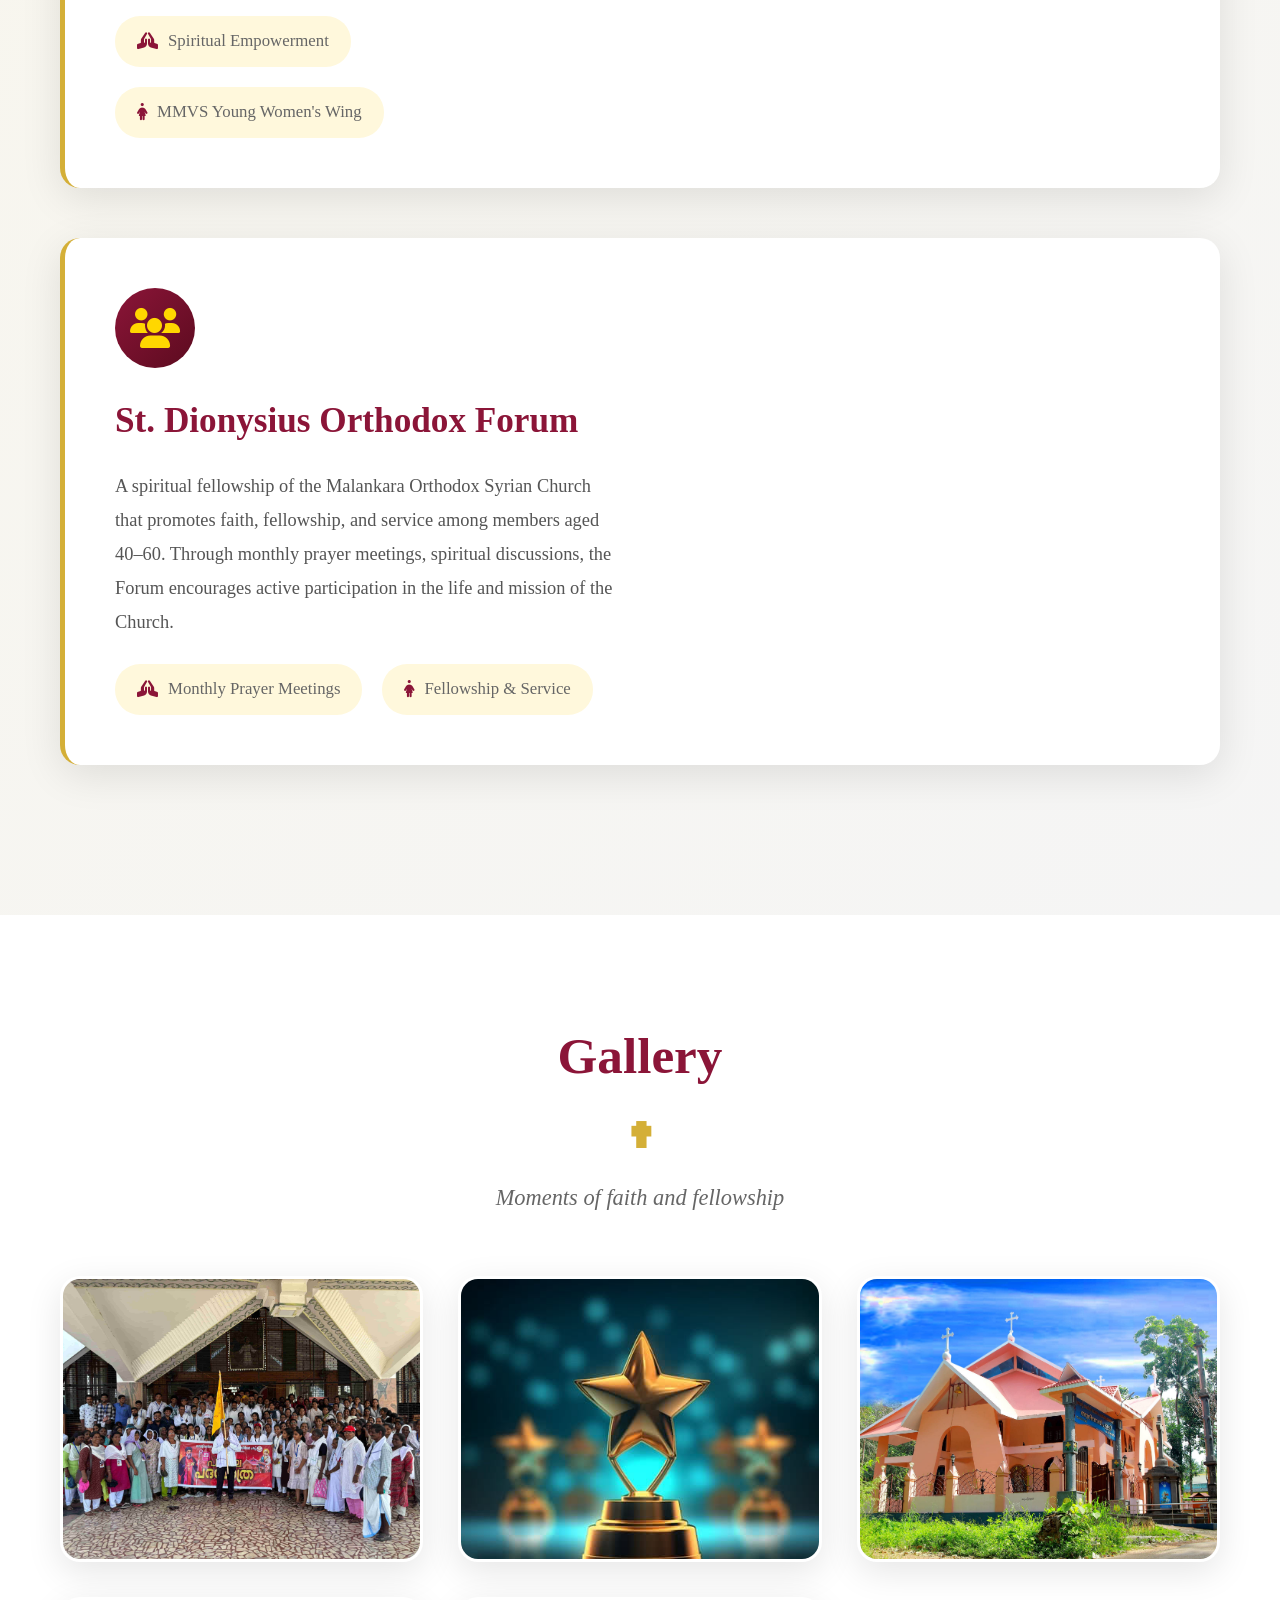
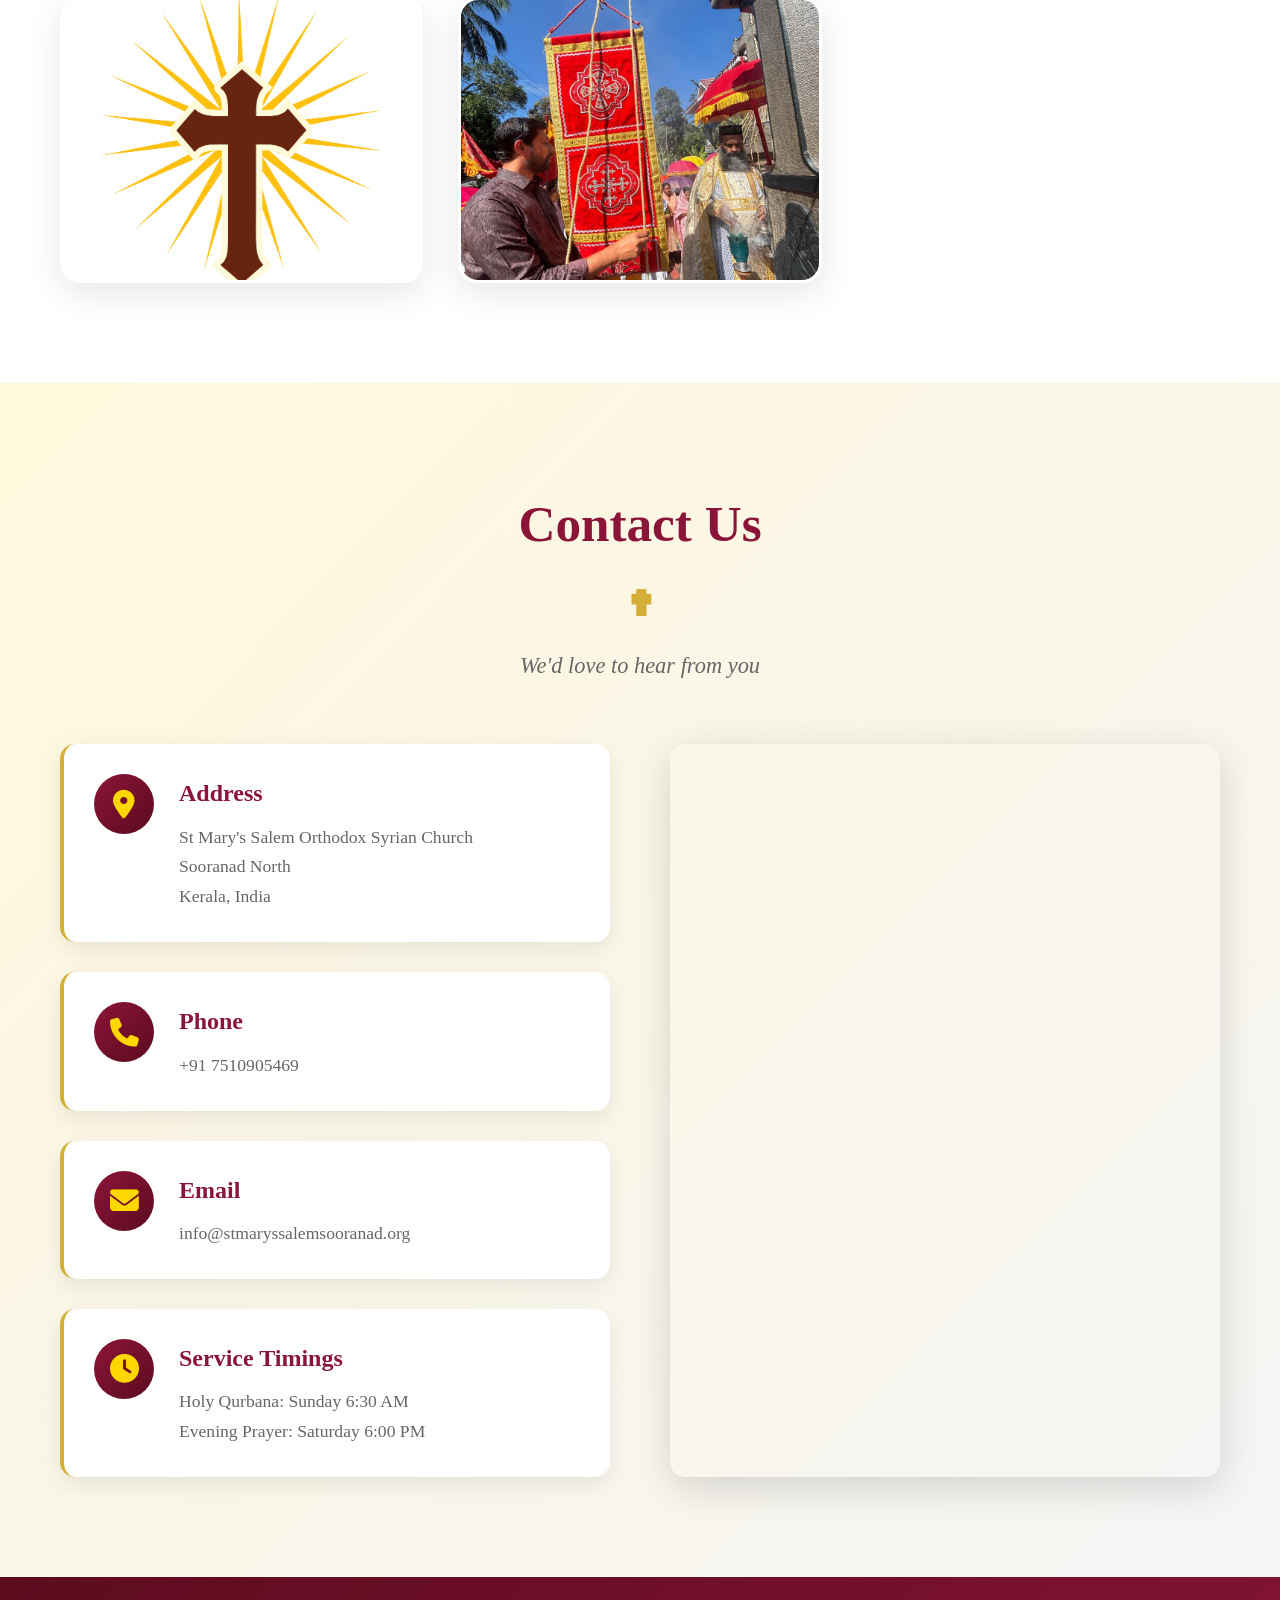
==== commit e84ce0e4: "Remove Ettu Nombu Perunnal sections Removed Ettu Nombu Perunnal announcement and poster sections fro" ====
--- a/index.html
+++ b/index.html
@@ -85,25 +85,6 @@
 
     
 
-<!-- Ettu Nombu Perunnal Announcement Banner -->
-<div class="announcement-banner" id="announcementBanner">
-    <div class="announcement-content">
-        <div class="announcement-icon">
-            <i class="fas fa-church"></i>
-        </div>
-        <div class="announcement-text">
-            <strong>✟ വിശുദ്ധ ദൈവമാതാവിന്റെ ജനന പെരുന്നാളും എട്ടുനോമ്പാചരണവും ✟</strong>
-            <span>September 1 - September 8 | </span>
-        </div>
-        <button class="announcement-view-btn" onclick="document.getElementById('perunnal-poster').scrollIntoView({behavior: 'smooth'})">
-            View Details
-        </button>
-        <button class="announcement-close" id="closeAnnouncement">
-            <i class="fas fa-times"></i>
-        </button>
-    </div>
-</div>
-
     <!-- Hero Section with Church Name -->
     <header class="hero">
         <div class="hero-overlay"></div>
@@ -229,49 +210,6 @@
 
 
 
-<!-- Ettu Nombu Perunnal Poster Section -->
-<section id="perunnal-poster" class="section perunnal-section">
-    <div class="container">
-        <h2 class="section-title fade-in">Ettu Nombu Perunnal 2026</h2>
-        <p class="section-subtitle fade-in">
-            ✟ September 1 - September 8, 2026 ✟
-        </p>
-        
-        <div class="perunnal-intro fade-in">
-            <p>Join us for the sacred Ettu Nombu Perunnal celebrations at 
-            St Mary's Salem Orthodox Syrian Church, Sooranad North. 
-            All are welcome to participate in the divine services.</p>
-        </div>
-
-        <div class="poster-grid fade-in">
-            <!-- Poster Image 1 -->
-            <div class="poster-card">
-                <img src="assets/Gallery/Palli Perunnal/8.1.jpeg" 
-                     alt="Ettu Nombu Perunnal Poster - Page 1"
-                     class="poster-img">
-                <div class="poster-overlay">
-                    <i class="fas fa-search-plus"></i>
-                    <p>Click to view full size</p>
-                </div>
-            </div>
-            
-            <!-- Poster Image 2 -->
-            <div class="poster-card">
-                <img src="assets/Gallery/Palli Perunnal/8.2.jpeg" 
-                     alt="Ettu Nombu Perunnal Poster - Page 2"
-                     class="poster-img">
-                <div class="poster-overlay">
-                    <i class="fas fa-search-plus"></i>
-                    <p>Click to view full size</p>
-                </div>
-            </div>
-        </div>
-
-        
-    </div>
-</section>
-
-
     <!-- Latest Events & Updates Section -->
     <section id="latest-events" class="section events-slider-section">
         <div class="container">
